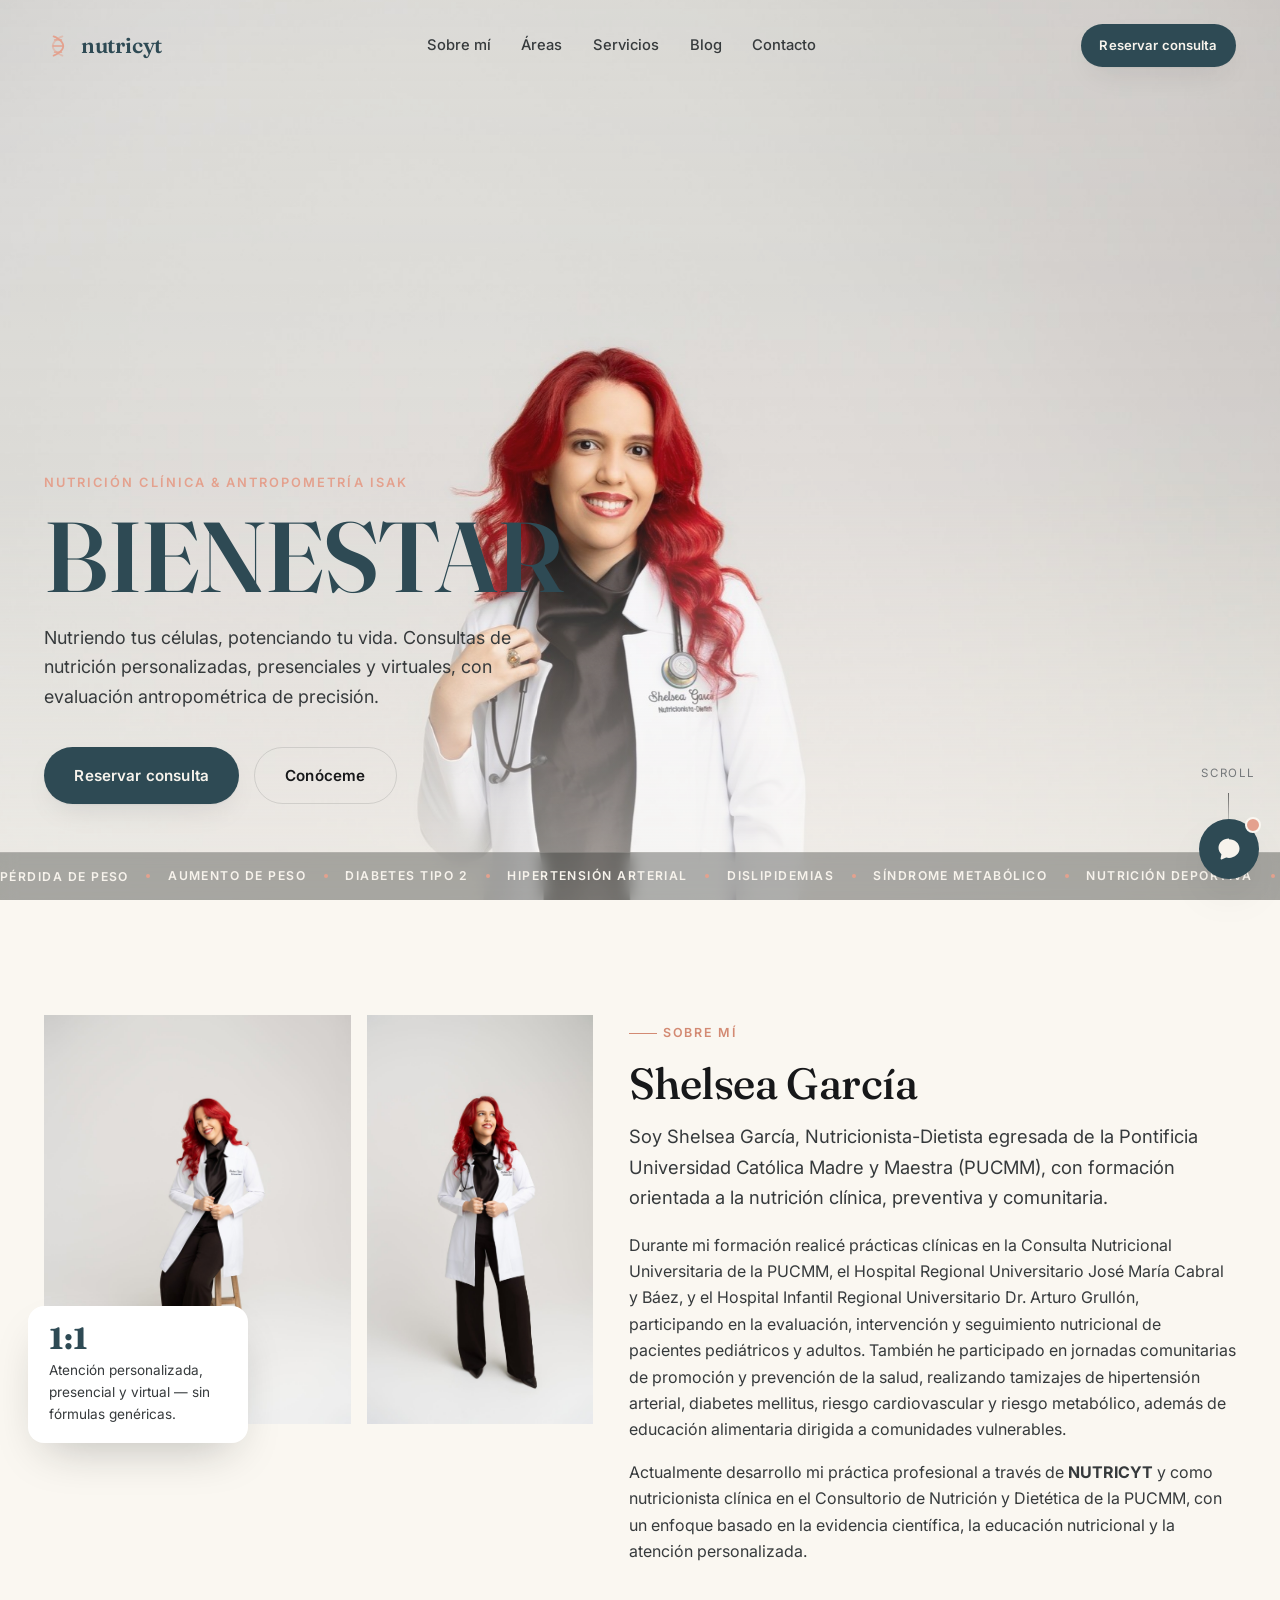
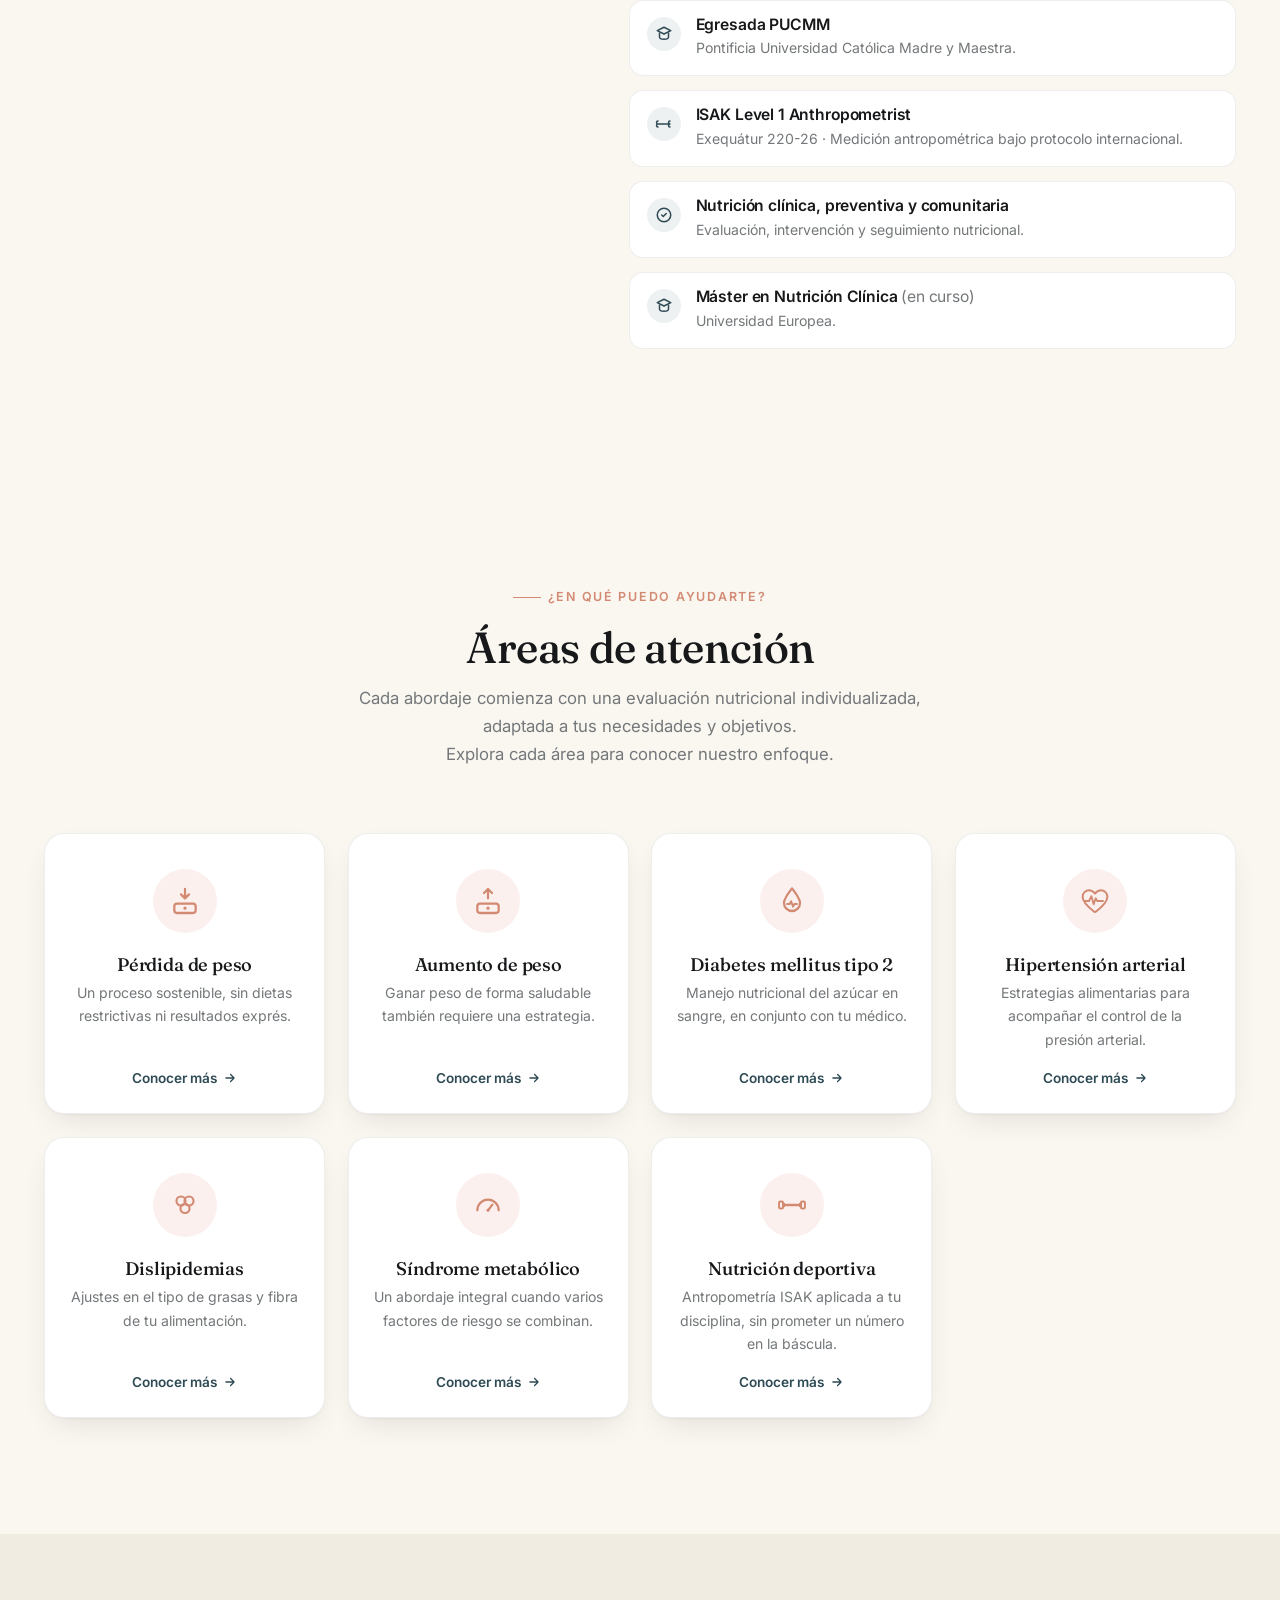
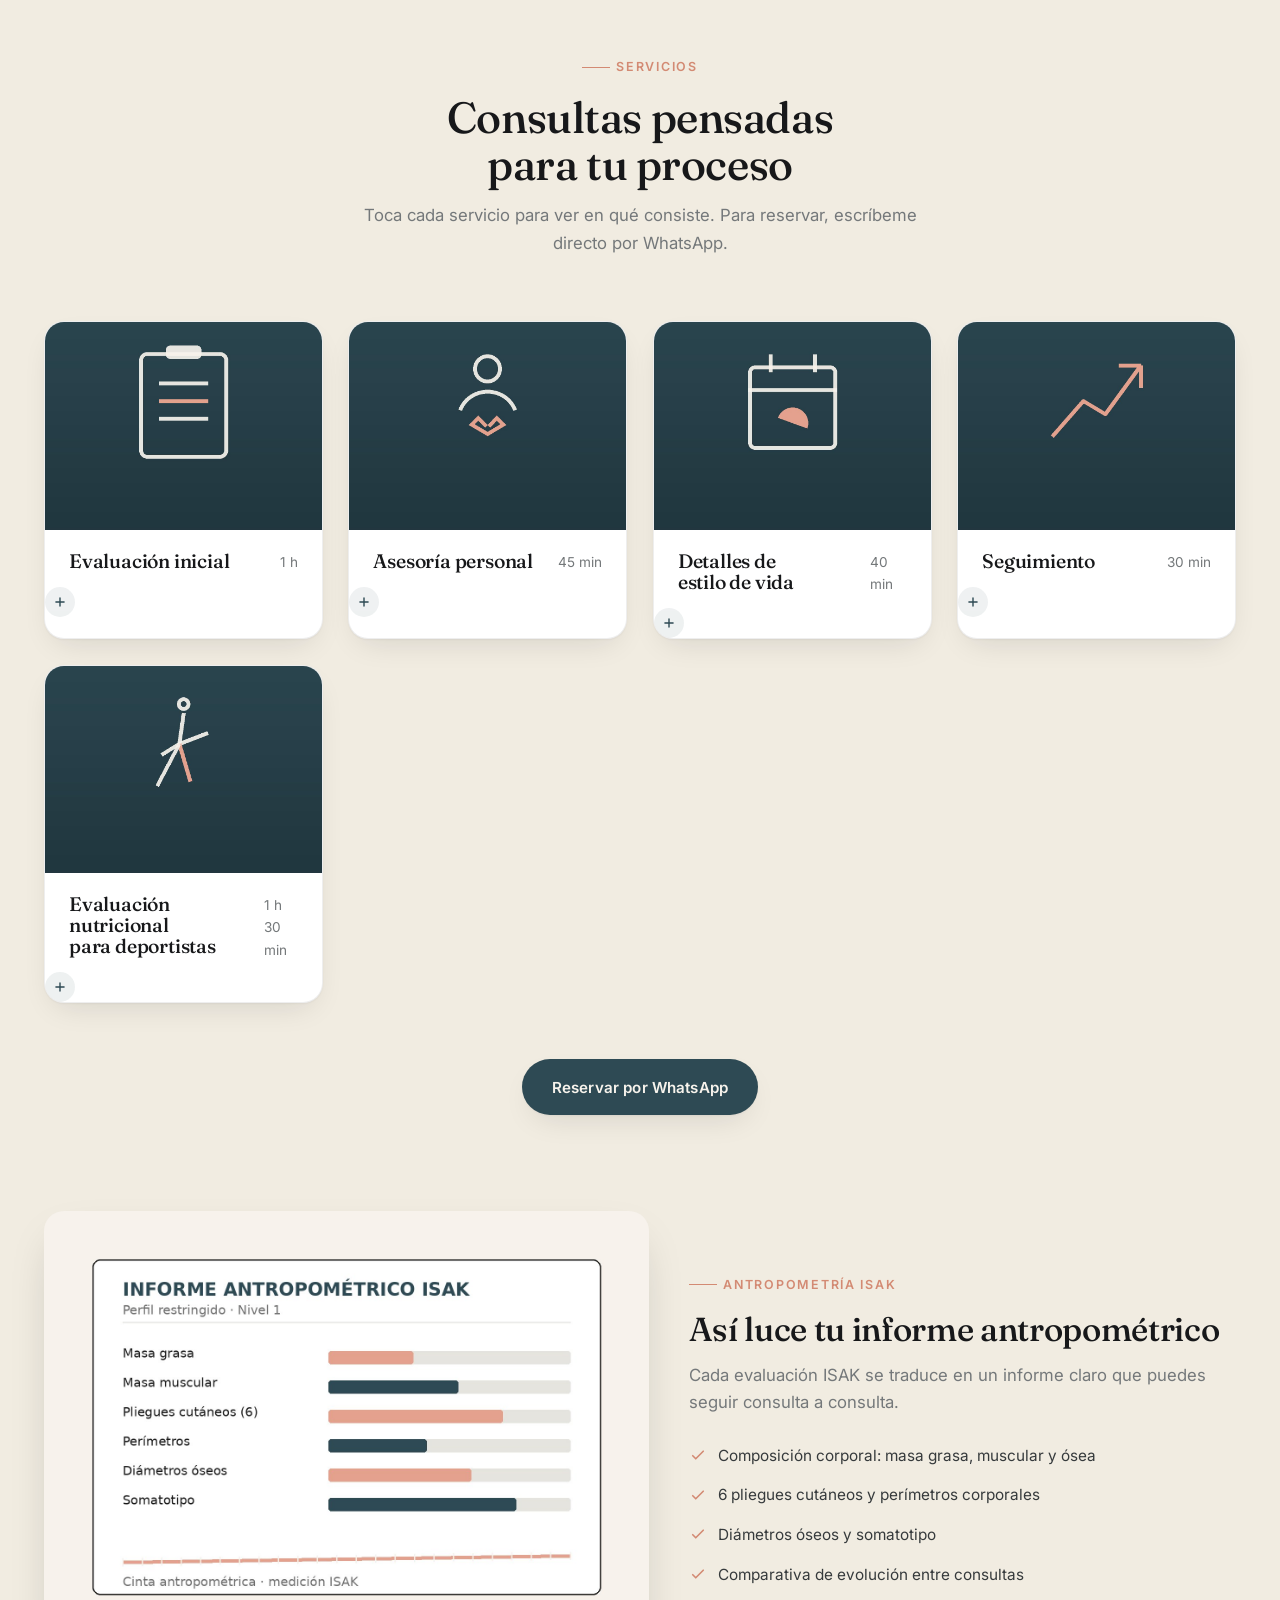
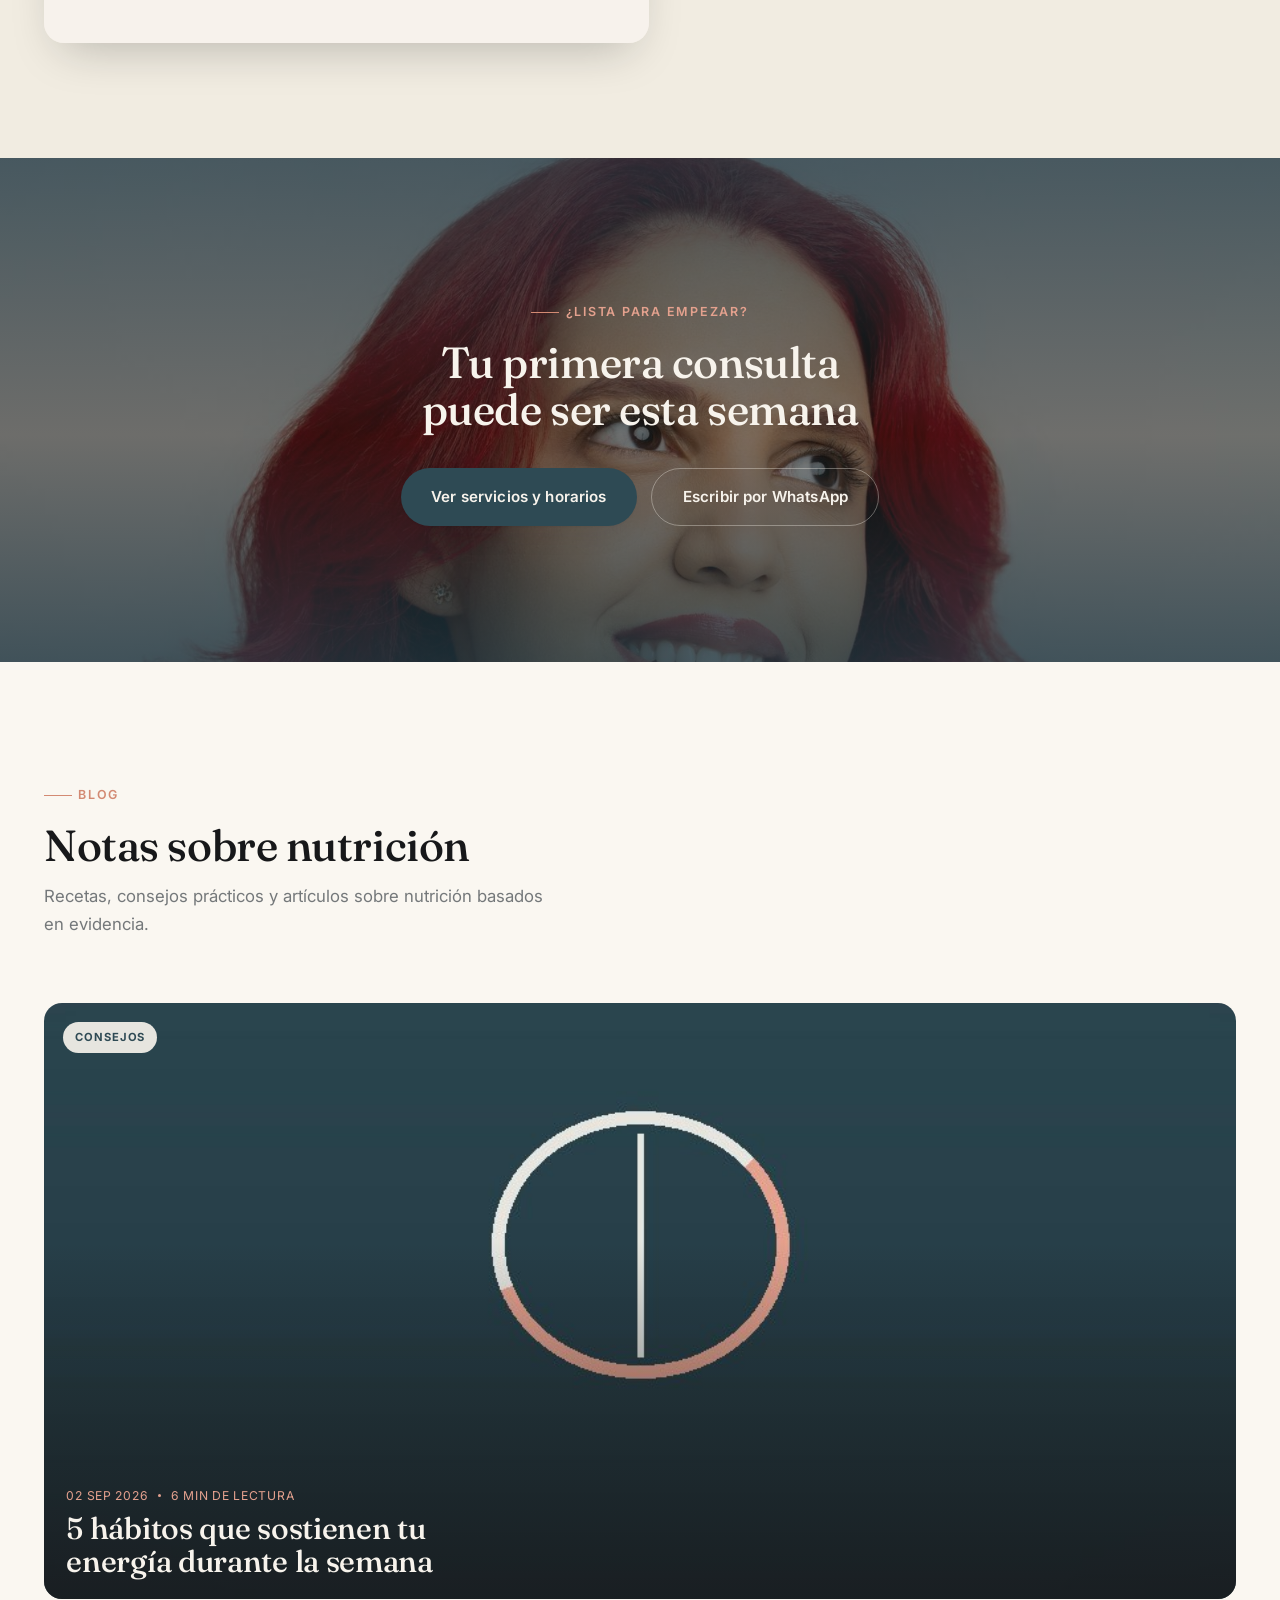
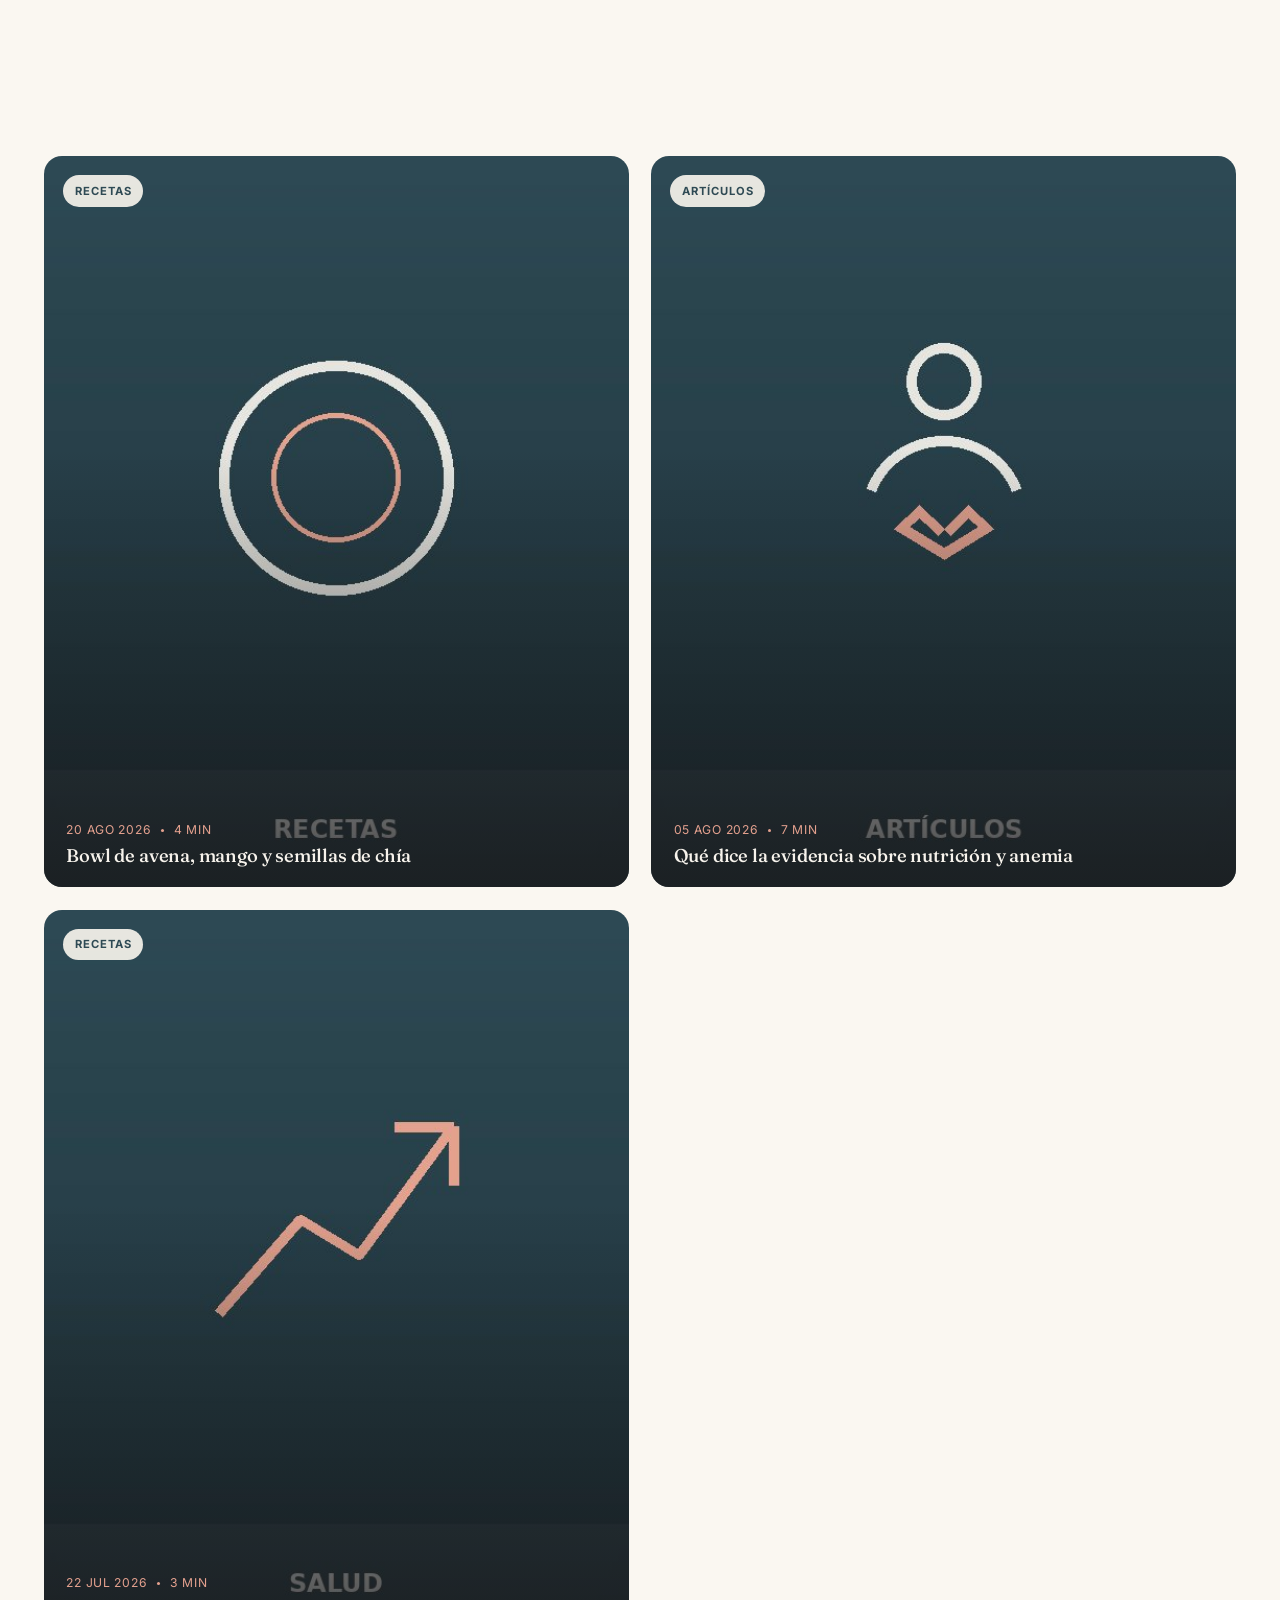
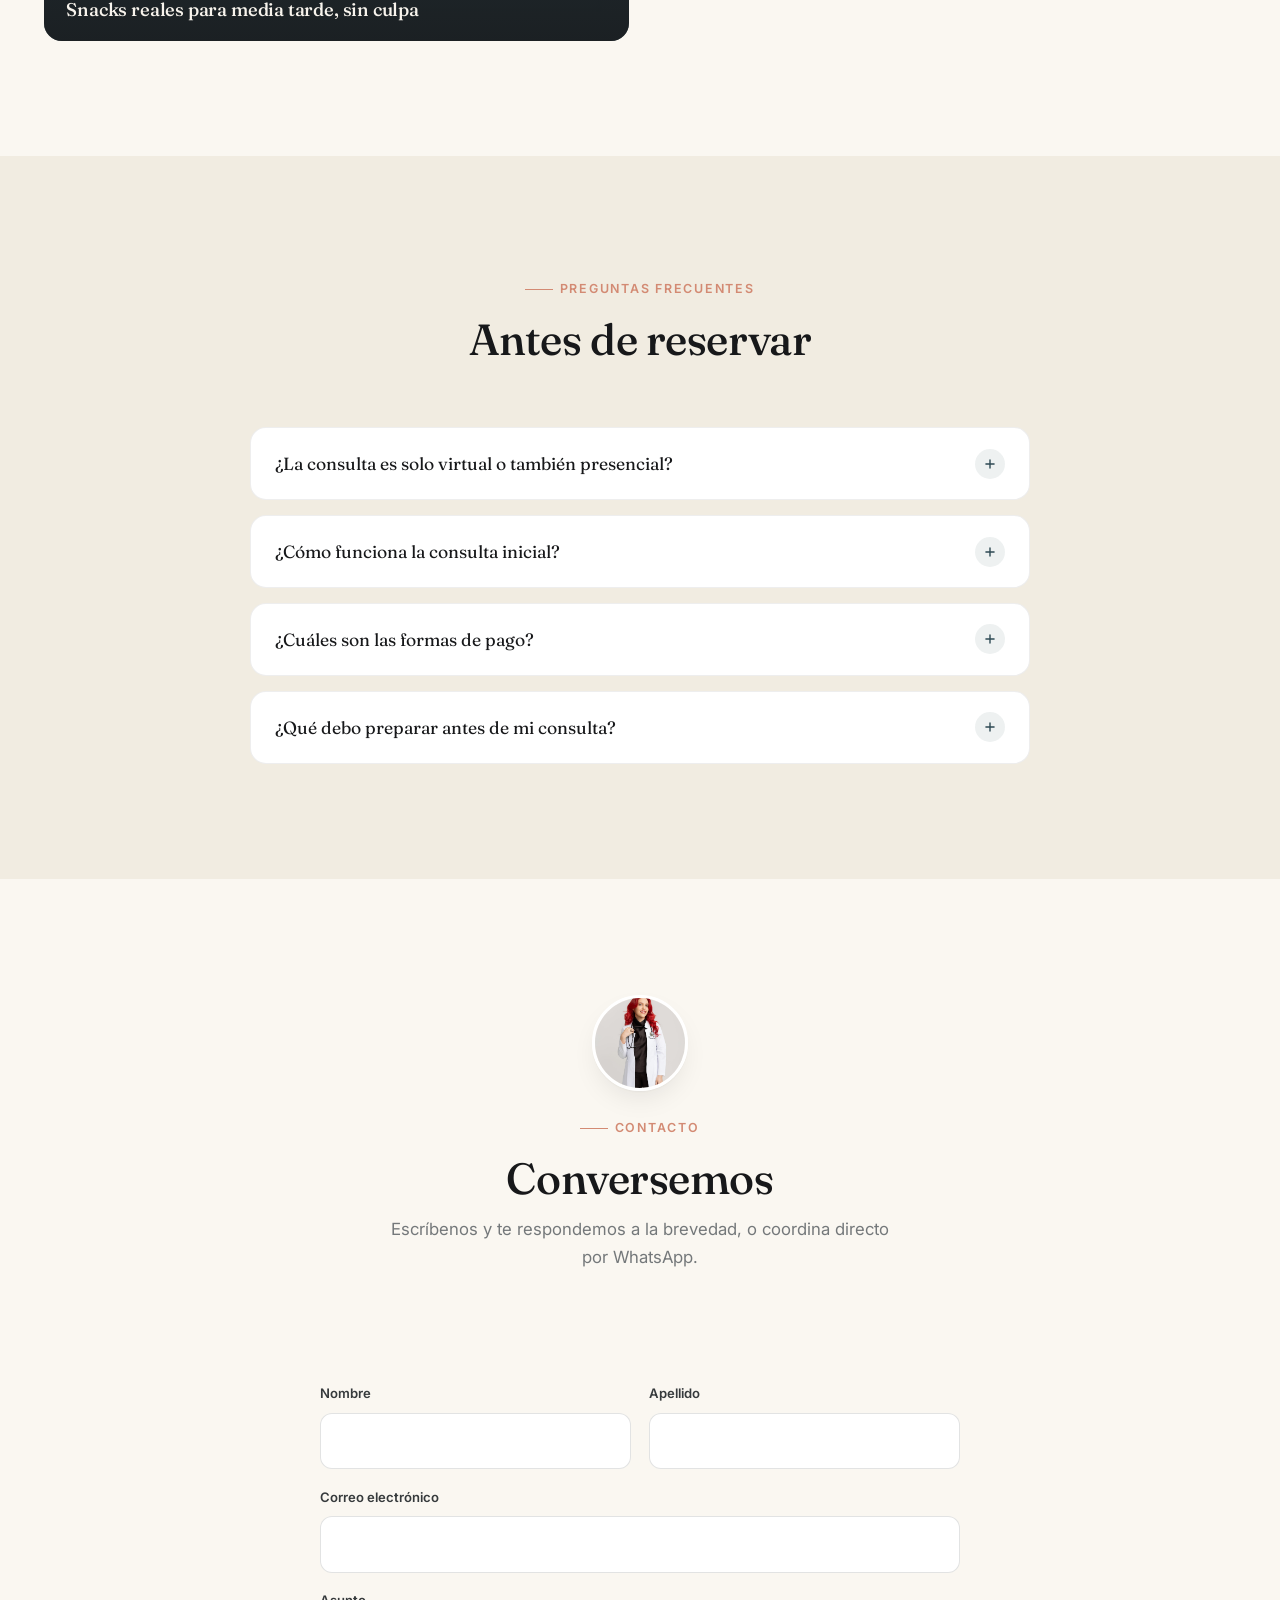
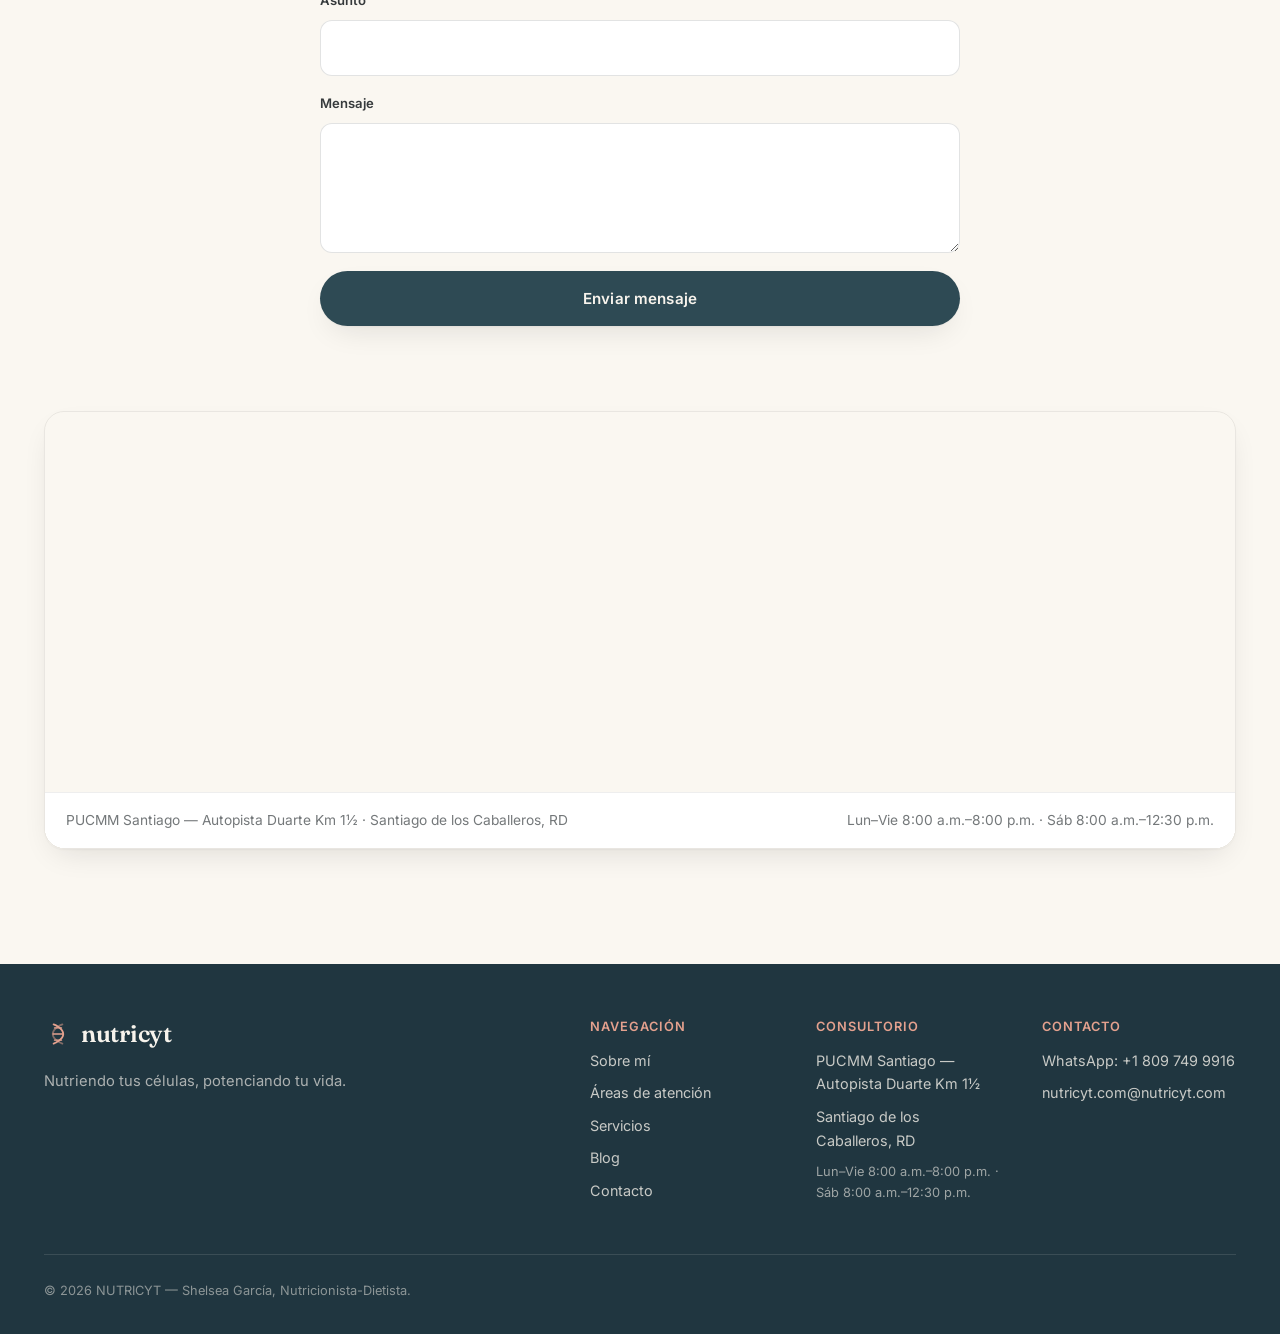
==== index.html @ 53714c01 "Reposition hero headline so it no longer crosses the face Drop the second line ("integral") and shri" ====
<!doctype html>
<html lang="es">
<head>
<meta charset="utf-8">
<meta name="viewport" content="width=device-width, initial-scale=1">
<title>NUTRICYT · Shelsea García — Nutricionista-Dietista</title>
<meta name="description" content="Consultas de nutrición clínica con Shelsea García, Nutricionista-Dietista e ISAK Level 1 Anthropometrist. Nutriendo tus células, potenciando tu vida.">

<link rel="preconnect" href="https://fonts.googleapis.com">
<link rel="preconnect" href="https://fonts.gstatic.com" crossorigin>
<link rel="stylesheet" href="https://fonts.googleapis.com/css2?family=Fraunces:ital,opsz,wght@0,9..144,400;0,9..144,500;0,9..144,600;1,9..144,500&family=Inter:wght@400;500;600;700&display=swap">

<link rel="preload" as="image" href="assets/img/hero-nueva.jpg" fetchpriority="high">
<link rel="stylesheet" href="styles.css?v=20260916">

<link rel="icon" href="data:image/svg+xml,%3Csvg xmlns='http://www.w3.org/2000/svg' viewBox='0 0 32 32'%3E%3Crect width='32' height='32' rx='8' fill='%232e4a54'/%3E%3Cpath d='M11 5c0 0 12 4 12 11s-12 11-12 11' stroke='%23e4a18e' stroke-width='2.2' fill='none' stroke-linecap='round'/%3E%3C/svg%3E">
</head>
<body>
<a class="skip-link" href="#main">Saltar al contenido</a>

<!-- =========================================================
     NAV
     ========================================================= -->
<header class="nav" data-nav>
  <div class="nav-inner">
    <a class="brand" href="#top" aria-label="NUTRICYT — inicio">
      <svg class="brand-icon" viewBox="0 0 32 32" fill="none" aria-hidden="true">
        <path d="M11 5C11 5 22 9 22 16C22 23 11 27 11 27" stroke="var(--coral)" stroke-width="2.1" stroke-linecap="round"/>
        <path d="M21 5C21 5 10 9 10 16C10 23 21 27 21 27" stroke="var(--coral)" stroke-width="2.1" stroke-linecap="round" opacity="0.5"/>
        <line x1="12" y1="9" x2="20" y2="9" stroke="var(--coral)" stroke-width="1.6" stroke-linecap="round"/>
        <line x1="10.3" y1="16" x2="21.7" y2="16" stroke="var(--coral)" stroke-width="1.6" stroke-linecap="round"/>
        <line x1="12" y1="23" x2="20" y2="23" stroke="var(--coral)" stroke-width="1.6" stroke-linecap="round"/>
      </svg>
      <span class="brand-word">nutricyt</span>
    </a>

    <nav class="nav-links" aria-label="Navegación principal">
      <a href="#sobre-mi">Sobre mí</a>
      <a href="#areas-atencion">Áreas</a>
      <a href="#servicios">Servicios</a>
      <a href="#blog">Blog</a>
      <a href="#contacto">Contacto</a>
    </nav>

    <div class="nav-actions">
      <a class="btn btn-primary btn-sm nav-cta" href="https://wa.me/18097499916?text=Hola%2C%20quiero%20reservar%20una%20consulta%20de%20nutrici%C3%B3n" target="_blank" rel="noopener">Reservar consulta</a>
      <button class="nav-toggle" data-nav-toggle aria-expanded="false" aria-controls="nav-mobile" aria-label="Abrir menú">
        <span></span><span></span><span></span>
      </button>
    </div>
  </div>
</header>

<!-- Kept OUTSIDE <header>: backdrop-filter on .nav (when scrolled/open) would
     otherwise create a new containing block and break this fixed overlay's sizing. -->
<nav id="nav-mobile" class="nav-mobile" data-nav-mobile aria-label="Navegación móvil">
  <a href="#sobre-mi">Sobre mí</a>
  <a href="#areas-atencion">Áreas de atención</a>
  <a href="#servicios">Servicios</a>
  <a href="#blog">Blog</a>
  <a href="#contacto">Contacto</a>
  <a class="btn btn-primary" href="https://wa.me/18097499916?text=Hola%2C%20quiero%20reservar%20una%20consulta%20de%20nutrici%C3%B3n" target="_blank" rel="noopener">Reservar consulta</a>
</nav>

<main id="main">

  <!-- =========================================================
       HERO
       ========================================================= -->
  <section class="hero hero-light" id="top">
    <div class="hero-media">
      <img data-hero-media src="assets/img/hero-nueva.jpg"
           alt="Shelsea García, nutricionista-dietista, de pie con bata blanca y estetoscopio"
           fetchpriority="high" loading="eager" decoding="sync">
    </div>

    <div class="hero-inner">
      <p class="hero-eyebrow">Nutrición clínica &amp; antropometría ISAK</p>
      <h1 class="hero-title hero-impact">Bienestar</h1>
      <p class="hero-sub">Nutriendo tus células, potenciando tu vida. Consultas de nutrición personalizadas, presenciales y virtuales, con evaluación antropométrica de precisión.</p>
      <div class="hero-actions">
        <a class="btn btn-primary" href="https://wa.me/18097499916?text=Hola%2C%20quiero%20reservar%20una%20consulta%20de%20nutrici%C3%B3n" target="_blank" rel="noopener">Reservar consulta</a>
        <a class="btn btn-ghost btn-on-dark" href="#sobre-mi">Conóceme</a>
      </div>
    </div>

    <div class="hero-scroll" aria-hidden="true">
      <span>Scroll</span>
      <span class="hero-scroll-line"></span>
    </div>

    <div class="hero-ticker" aria-hidden="true">
      <div class="hero-ticker-track">
        <span>Pérdida de peso</span><span class="hero-ticker-dot"></span>
        <span>Aumento de peso</span><span class="hero-ticker-dot"></span>
        <span>Diabetes tipo 2</span><span class="hero-ticker-dot"></span>
        <span>Hipertensión arterial</span><span class="hero-ticker-dot"></span>
        <span>Dislipidemias</span><span class="hero-ticker-dot"></span>
        <span>Síndrome metabólico</span><span class="hero-ticker-dot"></span>
        <span>Nutrición deportiva</span><span class="hero-ticker-dot"></span>
        <span>Pérdida de peso</span><span class="hero-ticker-dot"></span>
        <span>Aumento de peso</span><span class="hero-ticker-dot"></span>
        <span>Diabetes tipo 2</span><span class="hero-ticker-dot"></span>
        <span>Hipertensión arterial</span><span class="hero-ticker-dot"></span>
        <span>Dislipidemias</span><span class="hero-ticker-dot"></span>
        <span>Síndrome metabólico</span><span class="hero-ticker-dot"></span>
        <span>Nutrición deportiva</span><span class="hero-ticker-dot"></span>
      </div>
    </div>
  </section>

  <!-- =========================================================
       SOBRE MÍ
       ========================================================= -->
  <section class="section" id="sobre-mi">
    <div class="container about-grid">

      <div class="about-media reveal">
        <div>
          <a class="ph-1" href="assets/img/banquito-sentada.jpg" aria-label="Ver foto completa">
            <img src="assets/img/banquito-sentada.jpg" alt="Shelsea García sentada en un banquito de madera, con bata blanca" loading="lazy" decoding="async">
          </a>
        </div>
        <div>
          <a class="ph-2" href="assets/img/mirada-lateral.jpg" aria-label="Ver foto completa">
            <img src="assets/img/mirada-lateral.jpg" alt="Shelsea García de pie, con bata blanca, mirando hacia un lado" loading="lazy" decoding="async">
          </a>
        </div>
        <div class="about-badge">
          <strong>1:1</strong>
          Atención personalizada, presencial y virtual — sin fórmulas genéricas.
        </div>
      </div>

      <div class="about-text reveal">
        <p class="eyebrow">Sobre mí</p>
        <h2 class="section-title">Shelsea García</h2>
        <p class="lede">Soy Shelsea García, Nutricionista-Dietista egresada de la Pontificia Universidad Católica Madre y Maestra (PUCMM), con formación orientada a la nutrición clínica, preventiva y comunitaria.</p>
        <p>Durante mi formación realicé prácticas clínicas en la Consulta Nutricional Universitaria de la PUCMM, el Hospital Regional Universitario José María Cabral y Báez, y el Hospital Infantil Regional Universitario Dr. Arturo Grullón, participando en la evaluación, intervención y seguimiento nutricional de pacientes pediátricos y adultos. También he participado en jornadas comunitarias de promoción y prevención de la salud, realizando tamizajes de hipertensión arterial, diabetes mellitus, riesgo cardiovascular y riesgo metabólico, además de educación alimentaria dirigida a comunidades vulnerables.</p>
        <p>Actualmente desarrollo mi práctica profesional a través de <strong>NUTRICYT</strong> y como nutricionista clínica en el Consultorio de Nutrición y Dietética de la PUCMM, con un enfoque basado en la evidencia científica, la educación nutricional y la atención personalizada.</p>

        <div class="credentials">
          <div class="credential">
            <span class="credential-icon" aria-hidden="true">
              <svg width="18" height="18" viewBox="0 0 24 24" fill="none"><path d="M12 3l9 4.5-9 4.5-9-4.5L12 3z" stroke="currentColor" stroke-width="2" stroke-linejoin="round"/><path d="M6 10.5V16c0 1.5 2.7 3 6 3s6-1.5 6-3v-5.5" stroke="currentColor" stroke-width="2" stroke-linecap="round"/></svg>
            </span>
            <div>
              <h3>Egresada PUCMM</h3>
              <p>Pontificia Universidad Católica Madre y Maestra.</p>
            </div>
          </div>
          <div class="credential">
            <span class="credential-icon" aria-hidden="true">
              <svg width="18" height="18" viewBox="0 0 24 24" fill="none"><path d="M4 12h16M4 12a2 2 0 100 4M4 12a2 2 0 110-4M20 12a2 2 0 100 4M20 12a2 2 0 110-4" stroke="currentColor" stroke-width="2" stroke-linecap="round"/></svg>
            </span>
            <div>
              <h3>ISAK Level 1 Anthropometrist</h3>
              <p>Exequátur 220-26 · Medición antropométrica bajo protocolo internacional.</p>
            </div>
          </div>
          <div class="credential">
            <span class="credential-icon" aria-hidden="true">
              <svg width="18" height="18" viewBox="0 0 24 24" fill="none"><path d="M9 12l2 2 4-4" stroke="currentColor" stroke-width="2" stroke-linecap="round" stroke-linejoin="round"/><circle cx="12" cy="12" r="9" stroke="currentColor" stroke-width="2"/></svg>
            </span>
            <div>
              <h3>Nutrición clínica, preventiva y comunitaria</h3>
              <p>Evaluación, intervención y seguimiento nutricional.</p>
            </div>
          </div>
          <div class="credential">
            <span class="credential-icon" aria-hidden="true">
              <svg width="18" height="18" viewBox="0 0 24 24" fill="none"><path d="M12 3l9 4.5-9 4.5-9-4.5L12 3z" stroke="currentColor" stroke-width="2" stroke-linejoin="round"/><path d="M6 10.5V16c0 1.5 2.7 3 6 3s6-1.5 6-3v-5.5" stroke="currentColor" stroke-width="2" stroke-linecap="round"/></svg>
            </span>
            <div>
              <h3>Máster en Nutrición Clínica <em style="font-style:normal;color:var(--ink-mute);font-weight:400;">(en curso)</em></h3>
              <p>Universidad Europea.</p>
            </div>
          </div>
        </div>
      </div>

    </div>
  </section>

  <!-- =========================================================
       ÁREAS DE ATENCIÓN
       ========================================================= -->
  <section class="section" id="areas-atencion">
    <div class="container">
      <div class="section-head center reveal">
        <p class="eyebrow" style="justify-content:center;">¿En qué puedo ayudarte?</p>
        <h2 class="section-title">Áreas de atención</h2>
        <p class="section-sub" style="margin-inline:auto;">Cada abordaje comienza con una evaluación nutricional individualizada, adaptada a tus necesidades y objetivos.<br>Explora cada área para conocer nuestro enfoque.</p>
      </div>

      <div class="areas-grid reveal-stagger">
        <a class="area-card" href="areas/perdida-de-peso.html">
          <div class="area-icon-wrap"><span class="area-icon" aria-hidden="true"><svg viewBox="0 0 24 24" fill="none"><rect x="4" y="14" width="16" height="7" rx="2" stroke="currentColor" stroke-width="1.7"/><circle cx="12" cy="17.4" r="1.2" fill="currentColor"/><path d="M12 3v7M9 7l3 3 3-3" stroke="currentColor" stroke-width="1.7" stroke-linecap="round" stroke-linejoin="round"/></svg></span></div>
          <div class="area-body">
            <h3 class="area-title">Pérdida de peso</h3>
            <p class="area-desc">Un proceso sostenible, sin dietas restrictivas ni resultados exprés.</p>
            <span class="area-link">Conocer más <svg width="14" height="14" viewBox="0 0 24 24" fill="none" aria-hidden="true"><path d="M5 12h14M13 6l6 6-6 6" stroke="currentColor" stroke-width="2.2" stroke-linecap="round" stroke-linejoin="round"/></svg></span>
          </div>
        </a>

        <a class="area-card" href="areas/aumento-de-peso.html">
          <div class="area-icon-wrap"><span class="area-icon" aria-hidden="true"><svg viewBox="0 0 24 24" fill="none"><rect x="4" y="14" width="16" height="7" rx="2" stroke="currentColor" stroke-width="1.7"/><circle cx="12" cy="17.4" r="1.2" fill="currentColor"/><path d="M12 10V3M9 6l3-3 3 3" stroke="currentColor" stroke-width="1.7" stroke-linecap="round" stroke-linejoin="round"/></svg></span></div>
          <div class="area-body">
            <h3 class="area-title">Aumento de peso</h3>
            <p class="area-desc">Ganar peso de forma saludable también requiere una estrategia.</p>
            <span class="area-link">Conocer más <svg width="14" height="14" viewBox="0 0 24 24" fill="none" aria-hidden="true"><path d="M5 12h14M13 6l6 6-6 6" stroke="currentColor" stroke-width="2.2" stroke-linecap="round" stroke-linejoin="round"/></svg></span>
          </div>
        </a>

        <a class="area-card" href="areas/diabetes-tipo-2.html">
          <div class="area-icon-wrap"><span class="area-icon" aria-hidden="true"><svg viewBox="0 0 24 24" fill="none"><path d="M12 2.5c3 4 6 7.5 6 11a6 6 0 11-12 0c0-3.5 3-7 6-11z" stroke="currentColor" stroke-width="1.7" stroke-linejoin="round"/><path d="M8.3 14.2h2l1-2 1.5 4 1-2h1.9" stroke="currentColor" stroke-width="1.5" stroke-linecap="round" stroke-linejoin="round"/></svg></span></div>
          <div class="area-body">
            <h3 class="area-title">Diabetes mellitus tipo 2</h3>
            <p class="area-desc">Manejo nutricional del azúcar en sangre, en conjunto con tu médico.</p>
            <span class="area-link">Conocer más <svg width="14" height="14" viewBox="0 0 24 24" fill="none" aria-hidden="true"><path d="M5 12h14M13 6l6 6-6 6" stroke="currentColor" stroke-width="2.2" stroke-linecap="round" stroke-linejoin="round"/></svg></span>
          </div>
        </a>

        <a class="area-card" href="areas/hipertension-arterial.html">
          <div class="area-icon-wrap"><span class="area-icon" aria-hidden="true"><svg viewBox="0 0 24 24" fill="none"><path d="M12 20.2c-.3 0-.6-.1-.8-.3C7 16.6 2.7 13 2.7 8.8 2.7 6 4.9 4 7.5 4c1.7 0 3.3.9 4.5 2.4C13.2 4.9 14.8 4 16.5 4c2.6 0 4.8 2 4.8 4.8 0 4.2-4.3 7.8-8.5 11.1-.2.2-.5.3-.8.3z" stroke="currentColor" stroke-width="1.5" stroke-linejoin="round"/><path d="M4.5 12h3l1.8-3.6 1.7 6 1.5-4.4 1.2 2h4.3" stroke="currentColor" stroke-width="1.4" stroke-linecap="round" stroke-linejoin="round"/></svg></span></div>
          <div class="area-body">
            <h3 class="area-title">Hipertensión arterial</h3>
            <p class="area-desc">Estrategias alimentarias para acompañar el control de la presión arterial.</p>
            <span class="area-link">Conocer más <svg width="14" height="14" viewBox="0 0 24 24" fill="none" aria-hidden="true"><path d="M5 12h14M13 6l6 6-6 6" stroke="currentColor" stroke-width="2.2" stroke-linecap="round" stroke-linejoin="round"/></svg></span>
          </div>
        </a>

        <a class="area-card" href="areas/dislipidemias.html">
          <div class="area-icon-wrap"><span class="area-icon" aria-hidden="true"><svg viewBox="0 0 24 24" fill="none"><circle cx="9" cy="9" r="3.4" stroke="currentColor" stroke-width="1.6"/><circle cx="15" cy="9" r="3.4" stroke="currentColor" stroke-width="1.6"/><circle cx="12" cy="14.6" r="3.4" stroke="currentColor" stroke-width="1.6"/></svg></span></div>
          <div class="area-body">
            <h3 class="area-title">Dislipidemias</h3>
            <p class="area-desc">Ajustes en el tipo de grasas y fibra de tu alimentación.</p>
            <span class="area-link">Conocer más <svg width="14" height="14" viewBox="0 0 24 24" fill="none" aria-hidden="true"><path d="M5 12h14M13 6l6 6-6 6" stroke="currentColor" stroke-width="2.2" stroke-linecap="round" stroke-linejoin="round"/></svg></span>
          </div>
        </a>

        <a class="area-card" href="areas/sindrome-metabolico.html">
          <div class="area-icon-wrap"><span class="area-icon" aria-hidden="true"><svg viewBox="0 0 24 24" fill="none"><path d="M4 16a8 8 0 1116 0" stroke="currentColor" stroke-width="1.7" stroke-linecap="round"/><path d="M12 16l3.3-4.3" stroke="currentColor" stroke-width="1.7" stroke-linecap="round"/><circle cx="12" cy="16" r="1.1" fill="currentColor"/></svg></span></div>
          <div class="area-body">
            <h3 class="area-title">Síndrome metabólico</h3>
            <p class="area-desc">Un abordaje integral cuando varios factores de riesgo se combinan.</p>
            <span class="area-link">Conocer más <svg width="14" height="14" viewBox="0 0 24 24" fill="none" aria-hidden="true"><path d="M5 12h14M13 6l6 6-6 6" stroke="currentColor" stroke-width="2.2" stroke-linecap="round" stroke-linejoin="round"/></svg></span>
          </div>
        </a>

        <a class="area-card" href="areas/nutricion-deportiva.html">
          <div class="area-icon-wrap"><span class="area-icon" aria-hidden="true"><svg viewBox="0 0 24 24" fill="none"><path d="M6 12h12" stroke="currentColor" stroke-width="1.7" stroke-linecap="round"/><rect x="2.3" y="9.3" width="3" height="5.4" rx="1" stroke="currentColor" stroke-width="1.5"/><rect x="18.7" y="9.3" width="3" height="5.4" rx="1" stroke="currentColor" stroke-width="1.5"/><rect x="4.7" y="10.4" width="2" height="3.2" fill="currentColor"/><rect x="17.3" y="10.4" width="2" height="3.2" fill="currentColor"/></svg></span></div>
          <div class="area-body">
            <h3 class="area-title">Nutrición deportiva</h3>
            <p class="area-desc">Antropometría ISAK aplicada a tu disciplina, sin prometer un número en la báscula.</p>
            <span class="area-link">Conocer más <svg width="14" height="14" viewBox="0 0 24 24" fill="none" aria-hidden="true"><path d="M5 12h14M13 6l6 6-6 6" stroke="currentColor" stroke-width="2.2" stroke-linecap="round" stroke-linejoin="round"/></svg></span>
          </div>
        </a>
      </div>
    </div>
  </section>

  <!-- =========================================================
       SERVICIOS
       ========================================================= -->
  <section class="section section-alt" id="servicios">
    <div class="container">
      <div class="section-head center reveal">
        <p class="eyebrow" style="justify-content:center;">Servicios</p>
        <h2 class="section-title">Consultas pensadas para tu proceso</h2>
        <p class="section-sub" style="margin-inline:auto;">Toca cada servicio para ver en qué consiste. Para reservar, escríbeme directo por WhatsApp.</p>
      </div>

      <div class="services-grid reveal-stagger">

        <details class="service-card">
          <summary class="service-summary">
            <div class="service-media">
              <img src="assets/img/servicio-evaluacion-inicial.jpg" alt="Ilustración del servicio Evaluación inicial" loading="lazy" decoding="async">
            </div>
            <div class="service-head">
              <h3 class="service-title">Evaluación inicial</h3>
              <div class="service-meta"><span>1 h</span></div>
            </div>
            <span class="service-expand-icon" aria-hidden="true"><svg width="14" height="14" viewBox="0 0 24 24" fill="none"><path d="M12 5v14M5 12h14" stroke="currentColor" stroke-width="2.4" stroke-linecap="round"/></svg></span>
          </summary>
          <div class="service-detail">
            <p>Revisamos tu historia clínico-nutricional completa: hábitos alimenticios, antecedentes personales y familiares (por ejemplo diabetes, hipertensión, dislipidemia o alteraciones tiroideas), y hacemos la primera antropometría. Con eso definimos objetivos realistas y el punto de partida de tu plan.</p>
          </div>
        </details>

        <details class="service-card">
          <summary class="service-summary">
            <div class="service-media">
              <img src="assets/img/servicio-asesoria-personal.jpg" alt="Ilustración del servicio Asesoría personal" loading="lazy" decoding="async">
            </div>
            <div class="service-head">
              <h3 class="service-title">Asesoría personal</h3>
              <div class="service-meta"><span>45 min</span></div>
            </div>
            <span class="service-expand-icon" aria-hidden="true"><svg width="14" height="14" viewBox="0 0 24 24" fill="none"><path d="M12 5v14M5 12h14" stroke="currentColor" stroke-width="2.4" stroke-linecap="round"/></svg></span>
          </summary>
          <div class="service-detail">
            <p>Diseño tu plan de alimentación individualizado, ajustado a tus gustos, rutina y presupuesto — no una dieta genérica. Incluye educación nutricional continua para que entiendas el porqué de cada recomendación.</p>
          </div>
        </details>

        <details class="service-card">
          <summary class="service-summary">
            <div class="service-media">
              <img src="assets/img/servicio-estilo-vida.jpg" alt="Ilustración del servicio Detalles de estilo de vida" loading="lazy" decoding="async">
            </div>
            <div class="service-head">
              <h3 class="service-title">Detalles de estilo de vida</h3>
              <div class="service-meta"><span>40 min</span></div>
            </div>
            <span class="service-expand-icon" aria-hidden="true"><svg width="14" height="14" viewBox="0 0 24 24" fill="none"><path d="M12 5v14M5 12h14" stroke="currentColor" stroke-width="2.4" stroke-linecap="round"/></svg></span>
          </summary>
          <div class="service-detail">
            <p>Integramos al plan lo que pasa fuera de la comida: calidad del sueño, actividad física, manejo del estrés y rutina diaria. Muchas veces ahí está la clave de por qué un plan funciona o no se sostiene en el tiempo.</p>
          </div>
        </details>

        <details class="service-card">
          <summary class="service-summary">
            <div class="service-media">
              <img src="assets/img/servicio-seguimiento.jpg" alt="Ilustración del servicio Seguimiento" loading="lazy" decoding="async">
            </div>
            <div class="service-head">
              <h3 class="service-title">Seguimiento</h3>
              <div class="service-meta"><span>30 min</span></div>
            </div>
            <span class="service-expand-icon" aria-hidden="true"><svg width="14" height="14" viewBox="0 0 24 24" fill="none"><path d="M12 5v14M5 12h14" stroke="currentColor" stroke-width="2.4" stroke-linecap="round"/></svg></span>
          </summary>
          <div class="service-detail">
            <p>Revisamos tu evolución, tomamos una nueva medición antropométrica y ajustamos el plan según cómo haya ido. Espacio también para resolver dudas que hayan surgido en el camino.</p>
          </div>
        </details>

        <details class="service-card">
          <summary class="service-summary">
            <div class="service-media">
              <img src="assets/img/servicio-evaluacion-deportiva.jpg" alt="Ilustración del servicio Evaluación nutricional para deportistas" loading="lazy" decoding="async">
            </div>
            <div class="service-head">
              <h3 class="service-title">Evaluación nutricional para deportistas</h3>
              <div class="service-meta"><span>1 h 30 min</span></div>
            </div>
            <span class="service-expand-icon" aria-hidden="true"><svg width="14" height="14" viewBox="0 0 24 24" fill="none"><path d="M12 5v14M5 12h14" stroke="currentColor" stroke-width="2.4" stroke-linecap="round"/></svg></span>
          </summary>
          <div class="service-detail">
            <p>Perfil antropométrico completo bajo protocolo ISAK, pensado para las demandas específicas de tu disciplina deportiva. El plan se ajusta a tus cargas de entrenamiento y objetivos de rendimiento.</p>
          </div>
        </details>

      </div>

      <div class="services-cta reveal">
        <a class="btn btn-primary" href="https://wa.me/18097499916?text=Hola%2C%20quiero%20reservar%20una%20consulta%20de%20nutrici%C3%B3n" target="_blank" rel="noopener">Reservar por WhatsApp</a>
      </div>

      <!-- ISAK report showcase -->
      <div class="isak" style="margin-top: clamp(4rem, 8vw, 6rem);">
        <div class="isak-media reveal">
          <img src="assets/img/informe-isak.jpg" alt="Ejemplo de informe de antropometría ISAK con cinta métrica" loading="lazy" decoding="async">
        </div>
        <div class="reveal">
          <p class="eyebrow">Antropometría ISAK</p>
          <h2 class="section-title" style="font-size:clamp(1.6rem,2.6vw,2.2rem);">Así luce tu informe antropométrico</h2>
          <p class="section-sub">Cada evaluación ISAK se traduce en un informe claro que puedes seguir consulta a consulta.</p>
          <ul class="isak-list">
            <li><svg width="18" height="18" viewBox="0 0 24 24" fill="none" aria-hidden="true"><path d="M5 13l4 4L19 7" stroke="currentColor" stroke-width="2.2" stroke-linecap="round" stroke-linejoin="round"/></svg> Composición corporal: masa grasa, muscular y ósea</li>
            <li><svg width="18" height="18" viewBox="0 0 24 24" fill="none" aria-hidden="true"><path d="M5 13l4 4L19 7" stroke="currentColor" stroke-width="2.2" stroke-linecap="round" stroke-linejoin="round"/></svg> 6 pliegues cutáneos y perímetros corporales</li>
            <li><svg width="18" height="18" viewBox="0 0 24 24" fill="none" aria-hidden="true"><path d="M5 13l4 4L19 7" stroke="currentColor" stroke-width="2.2" stroke-linecap="round" stroke-linejoin="round"/></svg> Diámetros óseos y somatotipo</li>
            <li><svg width="18" height="18" viewBox="0 0 24 24" fill="none" aria-hidden="true"><path d="M5 13l4 4L19 7" stroke="currentColor" stroke-width="2.2" stroke-linecap="round" stroke-linejoin="round"/></svg> Comparativa de evolución entre consultas</li>
          </ul>
        </div>
      </div>

    </div>
  </section>

  <!-- =========================================================
       CTA BAND
       ========================================================= -->
  <section class="cta-band">
    <div class="cta-band-media">
      <img src="assets/img/closeup-lateral.jpg" alt="Retrato de Shelsea García sonriendo, con su nombre y título bordados en la bata" loading="lazy" decoding="async">
    </div>
    <div class="cta-band-inner container reveal">
      <p class="eyebrow" style="justify-content:center;">¿Lista para empezar?</p>
      <h2 class="section-title">Tu primera consulta puede ser esta semana</h2>
      <div class="hero-actions" style="justify-content:center;">
        <a class="btn btn-primary" href="#servicios">Ver servicios y horarios</a>
        <a class="btn btn-ghost btn-on-dark" href="https://wa.me/18097499916?text=Hola%2C%20quiero%20informaci%C3%B3n%20sobre%20tus%20consultas%20de%20nutrici%C3%B3n" target="_blank" rel="noopener">Escribir por WhatsApp</a>
      </div>
    </div>
  </section>

  <!-- =========================================================
       BLOG
       ========================================================= -->
  <section class="section" id="blog">
    <div class="container">
      <div class="section-head reveal">
        <p class="eyebrow">Blog</p>
        <h2 class="section-title">Notas sobre nutrición</h2>
        <p class="section-sub">Recetas, consejos prácticos y artículos sobre nutrición basados en evidencia.</p>
      </div>

      <div class="blog-grid reveal-stagger">
        <a class="blog-card is-featured" href="#blog">
          <span class="blog-tag">Consejos</span>
          <img src="assets/img/blog-consejos.jpg" alt="Consejos para sostener la energía durante la semana" loading="lazy" decoding="async">
          <div class="blog-info">
            <div class="blog-meta"><span>02 sep 2026</span><span class="dot"></span><span>6 min de lectura</span></div>
            <h3 class="blog-title">5 hábitos que sostienen tu energía durante la semana</h3>
          </div>
        </a>

        <a class="blog-card" href="#blog">
          <span class="blog-tag">Recetas</span>
          <img src="assets/img/blog-recetas.jpg" alt="Bowl de avena, mango y semillas de chía" loading="lazy" decoding="async">
          <div class="blog-info">
            <div class="blog-meta"><span>20 ago 2026</span><span class="dot"></span><span>4 min</span></div>
            <h3 class="blog-title">Bowl de avena, mango y semillas de chía</h3>
          </div>
        </a>

        <a class="blog-card" href="#blog">
          <span class="blog-tag">Artículos</span>
          <img src="assets/img/blog-anemia.jpg" alt="Qué dice la evidencia sobre nutrición y anemia" loading="lazy" decoding="async">
          <div class="blog-info">
            <div class="blog-meta"><span>05 ago 2026</span><span class="dot"></span><span>7 min</span></div>
            <h3 class="blog-title">Qué dice la evidencia sobre nutrición y anemia</h3>
          </div>
        </a>

        <a class="blog-card" href="#blog">
          <span class="blog-tag">Recetas</span>
          <img src="assets/img/blog-enfermedades.jpg" alt="Snacks reales para media tarde" loading="lazy" decoding="async">
          <div class="blog-info">
            <div class="blog-meta"><span>22 jul 2026</span><span class="dot"></span><span>3 min</span></div>
            <h3 class="blog-title">Snacks reales para media tarde, sin culpa</h3>
          </div>
        </a>
      </div>
    </div>
  </section>

  <!-- =========================================================
       FAQ
       ========================================================= -->
  <section class="section section-alt" id="faq">
    <div class="container">
      <div class="section-head center reveal">
        <p class="eyebrow" style="justify-content:center;">Preguntas frecuentes</p>
        <h2 class="section-title">Antes de reservar</h2>
      </div>

      <div class="faq-list reveal">
        <details class="faq-item">
          <summary>
            ¿La consulta es solo virtual o también presencial?
            <span class="faq-icon" aria-hidden="true"><svg width="14" height="14" viewBox="0 0 24 24" fill="none"><path d="M12 5v14M5 12h14" stroke="currentColor" stroke-width="2.4" stroke-linecap="round"/></svg></span>
          </summary>
          <p class="faq-answer">Ambas modalidades están disponibles. Puedes reservar tu cita presencial en consultorio o una consulta virtual por videollamada, según lo que te resulte más cómodo.</p>
        </details>

        <details class="faq-item">
          <summary>
            ¿Cómo funciona la consulta inicial?
            <span class="faq-icon" aria-hidden="true"><svg width="14" height="14" viewBox="0 0 24 24" fill="none"><path d="M12 5v14M5 12h14" stroke="currentColor" stroke-width="2.4" stroke-linecap="round"/></svg></span>
          </summary>
          <p class="faq-answer">Revisamos tu historia clínico-nutricional, hábitos actuales y objetivos, y se realiza la evaluación antropométrica. Con esa información se diseña tu plan inicial y los próximos pasos de seguimiento.</p>
        </details>

        <details class="faq-item">
          <summary>
            ¿Cuáles son las formas de pago?
            <span class="faq-icon" aria-hidden="true"><svg width="14" height="14" viewBox="0 0 24 24" fill="none"><path d="M12 5v14M5 12h14" stroke="currentColor" stroke-width="2.4" stroke-linecap="round"/></svg></span>
          </summary>
          <p class="faq-answer">En consulta presencial se acepta efectivo. Para consultas virtuales, el pago se realiza por transferencia bancaria antes de la cita.</p>
        </details>

        <details class="faq-item">
          <summary>
            ¿Qué debo preparar antes de mi consulta?
            <span class="faq-icon" aria-hidden="true"><svg width="14" height="14" viewBox="0 0 24 24" fill="none"><path d="M12 5v14M5 12h14" stroke="currentColor" stroke-width="2.4" stroke-linecap="round"/></svg></span>
          </summary>
          <p class="faq-answer">Si tienes exámenes de laboratorio recientes, tráelos o envíalos antes de la cita. Para la evaluación antropométrica, usa ropa cómoda y ligera.</p>
        </details>
      </div>
    </div>
  </section>

  <!-- =========================================================
       CONTACTO
       ========================================================= -->
  <section class="section" id="contacto">
    <div class="container contact-layout">
      <div class="section-head center reveal">
        <div class="contact-avatar">
          <img src="assets/img/retrato-bata-manos.jpg" alt="Shelsea García sonriendo, con bata blanca" loading="lazy" decoding="async">
        </div>
        <p class="eyebrow" style="justify-content:center;">Contacto</p>
        <h2 class="section-title">Conversemos</h2>
        <p class="section-sub" style="margin-inline:auto;">Escríbenos y te respondemos a la brevedad, o coordina directo por WhatsApp.</p>
      </div>

      <form class="contact-form reveal" data-contact-form novalidate>
        <div class="form-row">
          <div class="field">
            <label for="f-nombre">Nombre</label>
            <input id="f-nombre" name="nombre" type="text" autocomplete="given-name" required>
          </div>
          <div class="field">
            <label for="f-apellido">Apellido</label>
            <input id="f-apellido" name="apellido" type="text" autocomplete="family-name" required>
          </div>
        </div>
        <div class="field">
          <label for="f-email">Correo electrónico</label>
          <input id="f-email" name="email" type="email" autocomplete="email" required>
        </div>
        <div class="field">
          <label for="f-asunto">Asunto</label>
          <input id="f-asunto" name="asunto" type="text" required>
        </div>
        <div class="field">
          <label for="f-mensaje">Mensaje</label>
          <textarea id="f-mensaje" name="mensaje" required></textarea>
        </div>
        <button class="btn btn-primary btn-block" type="submit">Enviar mensaje</button>
        <p class="form-status" data-form-status role="status" aria-live="polite"></p>
      </form>

      <div class="contact-map reveal">
        <!-- EDITA AQUÍ: reemplaza bbox/marker por la ubicación real del consultorio -->
        <iframe
          src="https://www.openstreetmap.org/export/embed.html?bbox=-70.6691%2C19.4562%2C-70.6391%2C19.4862&layer=mapnik&marker=19.4712%2C-70.6541"
          loading="lazy" title="Ubicación del consultorio NUTRICYT" aria-label="Mapa de ubicación del consultorio"></iframe>
        <div class="map-caption">
          <span>PUCMM Santiago — Autopista Duarte Km 1½ · Santiago de los Caballeros, RD</span>
          <span>Lun–Vie 8:00 a.m.–8:00 p.m. · Sáb 8:00 a.m.–12:30 p.m.</span>
        </div>
      </div>
    </div>
  </section>

</main>

<!-- =========================================================
     FOOTER
     ========================================================= -->
<footer class="footer">
  <div class="container">
    <div class="footer-top">
      <div>
        <a class="brand" href="#top">
          <svg class="brand-icon" viewBox="0 0 32 32" fill="none" aria-hidden="true">
            <path d="M11 5C11 5 22 9 22 16C22 23 11 27 11 27" stroke="var(--coral)" stroke-width="2.1" stroke-linecap="round"/>
            <path d="M21 5C21 5 10 9 10 16C10 23 21 27 21 27" stroke="var(--coral)" stroke-width="2.1" stroke-linecap="round" opacity="0.5"/>
            <line x1="12" y1="9" x2="20" y2="9" stroke="var(--coral)" stroke-width="1.6" stroke-linecap="round"/>
            <line x1="10.3" y1="16" x2="21.7" y2="16" stroke="var(--coral)" stroke-width="1.6" stroke-linecap="round"/>
            <line x1="12" y1="23" x2="20" y2="23" stroke="var(--coral)" stroke-width="1.6" stroke-linecap="round"/>
          </svg>
          <span class="brand-word">nutricyt</span>
        </a>
        <p class="footer-tagline">Nutriendo tus células, potenciando tu vida.</p>
      </div>

      <div class="footer-cols">
        <div class="footer-col">
          <h3>Navegación</h3>
          <a href="#sobre-mi">Sobre mí</a>
          <a href="#areas-atencion">Áreas de atención</a>
          <a href="#servicios">Servicios</a>
          <a href="#blog">Blog</a>
          <a href="#contacto">Contacto</a>
        </div>
        <div class="footer-col">
          <h3>Consultorio</h3>
          <p>PUCMM Santiago — Autopista Duarte Km 1½</p>
          <p>Santiago de los Caballeros, RD</p>
          <p style="font-size:0.8rem;opacity:.75;">Lun–Vie 8:00 a.m.–8:00 p.m. · Sáb 8:00 a.m.–12:30 p.m.</p>
        </div>
        <div class="footer-col">
          <h3>Contacto</h3>
          <a href="https://wa.me/18097499916" target="_blank" rel="noopener">WhatsApp: +1 809 749 9916</a>
          <a href="mailto:nutricyt.com@nutricyt.com">nutricyt.com@nutricyt.com</a>
        </div>
      </div>
    </div>

    <div class="footer-bottom">
      <span>© <span data-year>2026</span> NUTRICYT — Shelsea García, Nutricionista-Dietista.</span>
    </div>
  </div>
</footer>

<!-- =========================================================
     WHATSAPP WIDGET (simulación de chat, sin IA)
     ========================================================= -->
<div class="wa-widget" data-wa-widget>
  <div class="wa-panel" data-wa-panel role="dialog" aria-label="Chat de NUTRICYT">
    <div class="wa-head">
      <span class="wa-avatar" aria-hidden="true">N</span>
      <div class="wa-head-text">
        <strong>NUTRICYT</strong>
        <span>En línea</span>
      </div>
    </div>
    <div class="wa-body" data-wa-body>
      <div class="wa-msg bot">¡Hola! 👋 Soy el asistente virtual de NUTRICYT, ¿en qué te puedo ayudar?</div>
    </div>
    <form class="wa-form" data-wa-form>
      <label class="sr-only" for="wa-input">Escribe tu mensaje</label>
      <input id="wa-input" data-wa-input type="text" placeholder="Escribe un mensaje…" autocomplete="off">
      <button type="submit" aria-label="Enviar">
        <svg width="18" height="18" viewBox="0 0 24 24" fill="none"><path d="M4 12l16-8-6 16-3-6-7-2z" stroke="currentColor" stroke-width="1.8" stroke-linejoin="round"/></svg>
      </button>
    </form>
  </div>

  <button class="wa-fab" data-wa-fab aria-expanded="false" aria-label="Abrir chat de WhatsApp">
    <span class="wa-badge" aria-hidden="true"></span>
    <svg class="icon-chat" viewBox="0 0 24 24" fill="none" aria-hidden="true"><path d="M12 3C7.03 3 3 6.58 3 11c0 2.1.94 4.02 2.5 5.46L4.8 20.2a.6.6 0 00.79.7l3.98-1.6c.77.22 1.6.34 2.43.34 4.97 0 9-3.58 9-8s-4.03-8-9-8z" fill="currentColor"/></svg>
    <svg class="icon-close" viewBox="0 0 24 24" fill="none" aria-hidden="true"><path d="M6 6l12 12M18 6L6 18" stroke="currentColor" stroke-width="2.3" stroke-linecap="round"/></svg>
  </button>
</div>

<script defer src="lib/manifest.js"></script>
<script defer src="main.js?v=20260916"></script>
</body>
</html>
---- styles.css ----
/* =============================================================
   NUTRICYT — styles.css
   "Nutriendo tus células, potenciando tu vida"
   1. Tokens  2. Reset  3. Utilities  4. Typography  5. Buttons
   6. Nav  7. Hero  8. Sobre mí  9. Servicios  10. ISAK
   11. Blog  12. FAQ  13. Contacto  14. WhatsApp widget
   15. Footer  16. Reveal/animations  17. Responsive
   ============================================================= */

/* =============================================================
   1. Tokens
   ============================================================= */
:root {
  --bg:        #faf7f1;
  --bg-alt:    #f1ece1;
  --paper:     #ffffff;
  --ink:       #17181a;
  --ink-soft:  #363a3c;
  --ink-mute:  #74787a;
  --petroleo:      #2e4a54;
  --petroleo-d:    #203640;
  --petroleo-soft: rgba(46, 74, 84, 0.08);
  --coral:      #e4a18e;
  --coral-d:    #d38a73;
  --coral-soft: rgba(228, 161, 142, 0.16);
  --cream:     #f7f3ec;
  --line:      rgba(23, 24, 26, 0.12);
  --line-soft: rgba(23, 24, 26, 0.07);
  --shadow-soft: 0 1px 2px rgba(23,24,26,0.04), 0 12px 32px -12px rgba(23,24,26,0.14);
  --shadow-lift: 0 20px 48px -18px rgba(23,24,26,0.28);

  --serif: "Fraunces", "Iowan Old Style", Georgia, serif;
  --sans: "Inter", -apple-system, BlinkMacSystemFont, "Segoe UI", sans-serif;

  --ease-out:  cubic-bezier(0.16, 1, 0.3, 1);
  --ease-soft: cubic-bezier(0.25, 0.46, 0.45, 0.94);

  --nav-h: 84px;
  --container: 1240px;
}

/* =============================================================
   2. Reset & base
   ============================================================= */
*, *::before, *::after { box-sizing: border-box; margin: 0; }
html {
  -webkit-text-size-adjust: 100%;
  scroll-behavior: smooth;
  scroll-padding-top: var(--nav-h);
  overflow-x: clip;
}
@media (prefers-reduced-motion: reduce) {
  html { scroll-behavior: auto; }
}
body {
  font-family: var(--sans);
  font-size: 16px;
  line-height: 1.65;
  color: var(--ink-soft);
  background: var(--bg);
  -webkit-font-smoothing: antialiased;
  text-rendering: optimizeLegibility;
  overflow-x: clip;
  overscroll-behavior-y: none;
}
img, svg, video { display: block; max-width: 100%; }
img { height: auto; }
button { font: inherit; color: inherit; cursor: pointer; border: 0; background: none; }
a { color: inherit; text-decoration: none; }
p { text-wrap: pretty; }
ul, ol { list-style: none; padding: 0; }
input, textarea { font: inherit; color: inherit; }
h1, h2, h3, h4 { text-wrap: balance; line-height: 1.08; letter-spacing: -0.01em; font-family: var(--serif); font-weight: 500; color: var(--ink); }
::selection { background: var(--coral); color: var(--petroleo-d); }

:focus-visible {
  outline: 2px solid var(--petroleo);
  outline-offset: 3px;
  border-radius: 4px;
}

/* =============================================================
   3. Utilities
   ============================================================= */
.container {
  width: 100%;
  max-width: var(--container);
  margin-inline: auto;
  padding-inline: 1.5rem;
}
.section { position: relative; padding-block: clamp(4rem, 9vw, 8rem); }
.section-alt { background: var(--bg-alt); }
.section-dark { background: var(--petroleo); color: var(--cream); }
.section-head { max-width: 640px; margin-bottom: clamp(2.5rem, 5vw, 4.5rem); }
.section-head.center { margin-inline: auto; text-align: center; }
.eyebrow {
  display: inline-flex;
  align-items: center;
  gap: 0.5em;
  font-family: var(--sans);
  font-size: 0.78rem;
  font-weight: 600;
  letter-spacing: 0.14em;
  text-transform: uppercase;
  color: var(--coral-d);
  margin-bottom: 1rem;
}
.eyebrow::before {
  content: "";
  width: 28px;
  height: 1px;
  background: var(--coral-d);
}
.section-title {
  font-size: clamp(1.9rem, 3.4vw, 2.8rem);
  margin-bottom: 0.9rem;
}
.section-sub {
  font-size: 1.05rem;
  color: var(--ink-mute);
  max-width: 52ch;
}
.skip-link {
  position: fixed; top: -100px; left: 1rem;
  padding: .7rem 1.1rem; background: var(--petroleo); color: var(--cream);
  z-index: 9999; border-radius: 8px; font-weight: 600; transition: top .3s var(--ease-out);
}
.skip-link:focus { top: 1rem; }
.sr-only {
  position: absolute; width: 1px; height: 1px; padding: 0; margin: -1px;
  overflow: hidden; clip: rect(0,0,0,0); white-space: nowrap; border: 0;
}

/* =============================================================
   4. Buttons
   ============================================================= */
.btn {
  display: inline-flex;
  align-items: center;
  justify-content: center;
  gap: 0.55em;
  padding: 0.95rem 1.9rem;
  border-radius: 999px;
  font-size: 0.95rem;
  font-weight: 600;
  letter-spacing: 0.01em;
  transition: transform .45s var(--ease-out), background-color .3s var(--ease-out), color .3s var(--ease-out), box-shadow .3s var(--ease-out), border-color .3s var(--ease-out);
  white-space: nowrap;
}
.btn-primary {
  background: var(--petroleo);
  color: var(--cream);
  box-shadow: var(--shadow-soft);
}
.btn-primary:hover { background: var(--petroleo-d); transform: translateY(-2px); box-shadow: var(--shadow-lift); }
.btn-ghost {
  background: transparent;
  color: var(--ink);
  border: 1px solid var(--line);
}
.btn-ghost:hover { border-color: var(--petroleo); color: var(--petroleo); transform: translateY(-2px); }
.btn-on-dark { color: var(--cream); border-color: rgba(247,243,236,0.35); }
.btn-on-dark:hover { border-color: var(--cream); color: var(--cream); background: rgba(247,243,236,0.08); }
.btn-sm { padding: 0.65rem 1.15rem; font-size: 0.82rem; border-radius: 999px; }
.btn-block { width: 100%; }
.btn-wa {
  background: var(--coral-soft);
  color: var(--coral-d);
  border: 1px solid transparent;
}
.btn-wa:hover { background: var(--coral); color: var(--petroleo-d); transform: translateY(-2px); }
.btn-cal {
  background: var(--petroleo-soft);
  color: var(--petroleo);
  border: 1px solid transparent;
}
.btn-cal:hover { background: var(--petroleo); color: var(--cream); transform: translateY(-2px); }
.card-actions { display: flex; flex-wrap: wrap; gap: 0.6rem; margin-top: 1.4rem; }
.card-actions .btn { flex: 1 1 auto; }

/* =============================================================
   5. Nav
   ============================================================= */
.nav {
  position: fixed;
  inset: 0 0 auto 0;
  z-index: 500;
  height: var(--nav-h);
  display: flex;
  align-items: center;
  transition: background-color .5s var(--ease-out), box-shadow .5s var(--ease-out), border-color .5s var(--ease-out);
  border-bottom: 1px solid transparent;
}
.nav.is-scrolled, .nav.is-open-menu {
  background: rgba(250, 247, 241, 0.9);
  backdrop-filter: blur(14px) saturate(160%);
  -webkit-backdrop-filter: blur(14px) saturate(160%);
  border-color: var(--line-soft);
}
@supports not (backdrop-filter: blur(1px)) {
  .nav.is-scrolled { background: var(--bg); }
}
.nav-inner {
  width: 100%;
  max-width: var(--container);
  margin-inline: auto;
  padding-inline: 1.5rem;
  display: flex;
  align-items: center;
  justify-content: space-between;
}
.brand {
  display: inline-flex;
  align-items: center;
  gap: 0.55rem;
  font-family: var(--serif);
  font-size: 1.35rem;
  font-weight: 600;
  letter-spacing: -0.01em;
  color: var(--petroleo);
  transition: color .3s var(--ease-out);
}
.nav:not(.is-scrolled) .brand { color: var(--petroleo); }
.brand-icon { width: 28px; height: 28px; flex-shrink: 0; }
.brand-word { line-height: 1; }

.nav-links {
  display: none;
  align-items: center;
  gap: clamp(1.4rem, 2.4vw, 2.4rem);
}
.nav-links a {
  position: relative;
  font-size: 0.92rem;
  font-weight: 500;
  color: var(--ink-soft);
  padding-block: 0.4rem;
}
.nav-links a::after {
  content: "";
  position: absolute;
  left: 0; bottom: 0;
  width: 100%; height: 1px;
  background: var(--coral-d);
  transform: scaleX(0);
  transform-origin: left;
  transition: transform .4s var(--ease-out);
}
.nav-links a:hover::after, .nav-links a:focus-visible::after { transform: scaleX(1); }
.nav-cta { display: none; }
.nav-actions { display: flex; align-items: center; gap: 0.9rem; }

.nav-toggle {
  display: flex;
  flex-direction: column;
  justify-content: center;
  gap: 5px;
  width: 42px; height: 42px;
  border-radius: 50%;
}
.nav-toggle span {
  display: block; width: 20px; height: 2px; margin-inline: auto;
  background: var(--petroleo);
  transition: transform .35s var(--ease-out), opacity .35s var(--ease-out);
}
.nav-toggle[aria-expanded="true"] span:nth-child(1) { transform: translateY(7px) rotate(45deg); }
.nav-toggle[aria-expanded="true"] span:nth-child(2) { opacity: 0; }
.nav-toggle[aria-expanded="true"] span:nth-child(3) { transform: translateY(-7px) rotate(-45deg); }

.nav-mobile {
  position: fixed;
  inset: var(--nav-h) 0 0 0;
  background: var(--bg);
  z-index: 490;
  display: flex;
  flex-direction: column;
  padding: 2.2rem 1.5rem;
  gap: 1.8rem;
  transform: translateY(-8px);
  opacity: 0;
  pointer-events: none;
  transition: opacity .35s var(--ease-out), transform .35s var(--ease-out);
}
.nav-mobile.is-open { opacity: 1; transform: translateY(0); pointer-events: auto; }
.nav-mobile a { font-family: var(--serif); font-size: 1.7rem; color: var(--ink); }
.nav-mobile .btn { align-self: flex-start; margin-top: 0.6rem; }

/* =============================================================
   6. Hero
   ============================================================= */
.hero {
  position: relative;
  min-height: 100svh;
  display: flex;
  align-items: flex-end;
  overflow: clip;
  background: var(--petroleo-d);
}
.hero-media {
  position: absolute; inset: 0;
  overflow: hidden;
}
.hero-media img {
  width: 100%; height: 100%; object-fit: cover; object-position: 50% 15%;
  transform: scale(1.06);
  will-change: transform;
}
.hero-media::after {
  content: "";
  position: absolute; inset: 0;
  background:
    linear-gradient(180deg, rgba(23,26,24,0.42) 0%, rgba(23,26,24,0.05) 32%, rgba(23,26,24,0.10) 55%, rgba(20,26,26,0.72) 100%);
}
/* Light, plain-background photo: crop tighter on the face/torso (instead of
   the full body) and swap the dark-photo gradient + cream text for a
   light-background treatment (dark text), matching the WELLNESS-style
   reference the client sent. */
.hero-light .hero-media img { object-position: 50% 0%; transform: scale(1.12); }
.hero-light .hero-media::after {
  background:
    linear-gradient(180deg, rgba(250,247,241,0.08) 0%, rgba(250,247,241,0.02) 30%, rgba(250,247,241,0.05) 55%, rgba(250,247,241,0.6) 100%);
}
.hero-light .hero-impact, .hero-light .hero-title { color: var(--petroleo); }
.hero-light .hero-sub { color: var(--ink-soft); }
.hero-light .hero-scroll { color: var(--ink-mute); }
.hero-light .hero-scroll-line { background: linear-gradient(180deg, rgba(23,24,26,0.6), transparent); }
.hero-light .btn-on-dark { color: var(--ink); border-color: var(--line); }
.hero-light .btn-on-dark:hover { border-color: var(--petroleo); color: var(--petroleo); background: var(--petroleo-soft); }
.hero-inner {
  position: relative;
  z-index: 2;
  width: 100%;
  padding-block: clamp(2.5rem, 8vw, 5rem);
  padding-bottom: calc(clamp(2.5rem, 8vw, 5rem) + 2.6rem);
  padding-inline: 1.5rem;
  max-width: var(--container);
  margin-inline: auto;
  color: var(--cream);
}
.hero-eyebrow {
  font-size: 0.8rem;
  font-weight: 600;
  letter-spacing: 0.16em;
  text-transform: uppercase;
  color: var(--coral);
  margin-bottom: 1.1rem;
}
.hero-title {
  font-size: clamp(2.4rem, 6vw, 4.4rem);
  color: var(--cream);
  max-width: 16ch;
  line-height: 1.02;
}
.hero-impact {
  font-size: clamp(2.6rem, 9vw, 6.2rem);
  font-weight: 600;
  text-transform: uppercase;
  letter-spacing: -0.01em;
  line-height: 0.92;
  max-width: none;
  color: var(--cream);
  margin-top: 0.4rem;
}
.hero-sub {
  margin-top: 1.3rem;
  font-size: clamp(1rem, 1.4vw, 1.2rem);
  max-width: 46ch;
  color: rgba(247,243,236,0.86);
}
.hero-actions { margin-top: 2.2rem; display: flex; flex-wrap: wrap; gap: 0.9rem; }
.hero-scroll {
  position: absolute;
  right: 1.5rem; bottom: 4.2rem;
  z-index: 2;
  display: none;
  flex-direction: column;
  align-items: center;
  gap: 0.6rem;
  color: rgba(247,243,236,0.75);
  font-size: 0.72rem;
  letter-spacing: 0.14em;
  text-transform: uppercase;
}
.hero-scroll-line { width: 1px; height: 40px; background: linear-gradient(180deg, rgba(247,243,236,0.9), transparent); animation: scrollLine 2.4s var(--ease-soft) infinite; }
@keyframes scrollLine { 0% { transform: scaleY(0); transform-origin: top; } 45% { transform: scaleY(1); transform-origin: top; } 55% { transform: scaleY(1); transform-origin: bottom; } 100% { transform: scaleY(0); transform-origin: bottom; } }

.hero-ticker {
  position: absolute;
  left: 0; right: 0; bottom: 0;
  z-index: 3;
  overflow: hidden;
  padding: 0.85rem 0;
  background: rgba(20,22,21,0.32);
  backdrop-filter: blur(8px);
  -webkit-backdrop-filter: blur(8px);
  border-top: 1px solid rgba(247,243,236,0.16);
}
.hero-ticker-track {
  display: flex;
  align-items: center;
  gap: 1.1rem;
  width: max-content;
  white-space: nowrap;
  animation: heroTicker 32s linear infinite;
}
.hero-ticker-track span:not(.hero-ticker-dot) {
  font-family: var(--sans);
  font-size: 0.76rem;
  font-weight: 600;
  letter-spacing: 0.12em;
  text-transform: uppercase;
  color: var(--cream);
}
.hero-ticker-dot { width: 4px; height: 4px; border-radius: 50%; background: var(--coral); flex-shrink: 0; }
@keyframes heroTicker { from { transform: translateX(0); } to { transform: translateX(-50%); } }
@media (prefers-reduced-motion: reduce) { .hero-ticker-track { animation: none; } }

/* =============================================================
   7. Sobre mí
   ============================================================= */
.about-grid {
  display: grid;
  gap: 2.2rem;
  align-items: start;
}
.about-media {
  position: relative;
  display: grid;
  grid-template-columns: 1.2fr 0.9fr;
  gap: 1rem;
}
.about-media .ph-1 { border-radius: 18px; overflow: hidden; box-shadow: var(--shadow-soft); }
.about-media .ph-2 { border-radius: 18px; overflow: hidden; margin-top: 2.4rem; box-shadow: var(--shadow-soft); }
.about-media img { width: 100%; height: 100%; object-fit: cover; aspect-ratio: 3/4; transition: transform .8s var(--ease-out); }
.about-media a:hover img, .about-media:hover img { transform: scale(1.04); }
.about-badge {
  position: absolute;
  left: -1rem; bottom: -1.2rem;
  background: var(--paper);
  border-radius: 16px;
  padding: 1.1rem 1.3rem;
  box-shadow: var(--shadow-lift);
  max-width: 220px;
  font-size: 0.85rem;
  color: var(--ink-soft);
}
.about-badge strong { display: block; font-family: var(--serif); font-size: 1.9rem; color: var(--petroleo); line-height: 1; margin-bottom: 0.3rem; }
.about-text .lede { font-size: 1.15rem; color: var(--ink-soft); margin-bottom: 1.2rem; }
.about-text p + p { margin-top: 1rem; }
.credentials {
  margin-top: 2.2rem;
  display: grid;
  gap: 0.9rem;
}
.credential {
  display: flex;
  gap: 0.9rem;
  align-items: flex-start;
  padding: 1rem 1.1rem;
  background: var(--paper);
  border: 1px solid var(--line-soft);
  border-radius: 14px;
}
.credential-icon {
  flex-shrink: 0;
  width: 34px; height: 34px;
  border-radius: 50%;
  background: var(--petroleo-soft);
  color: var(--petroleo);
  display: flex; align-items: center; justify-content: center;
}
.credential h3 { font-family: var(--sans); font-size: 0.98rem; font-weight: 600; color: var(--ink); margin-bottom: 0.15rem; }
.credential p { font-size: 0.88rem; color: var(--ink-mute); }

/* =============================================================
   7b. Áreas de atención
   ============================================================= */
.areas-grid {
  display: grid;
  grid-template-columns: repeat(auto-fill, minmax(250px, 1fr));
  gap: 1.4rem;
}
.area-card {
  display: flex;
  flex-direction: column;
  background: var(--paper);
  border-radius: 20px;
  overflow: hidden;
  border: 1px solid var(--line-soft);
  box-shadow: var(--shadow-soft);
  transition: transform .5s var(--ease-out), box-shadow .5s var(--ease-out);
}
.area-card:hover { transform: translateY(-6px); box-shadow: var(--shadow-lift); }
.area-icon-wrap { display: flex; justify-content: center; padding: 2.2rem 1rem 0.4rem; }
.area-icon {
  width: 64px; height: 64px;
  border-radius: 50%;
  background: var(--coral-soft);
  color: var(--coral-d);
  display: flex; align-items: center; justify-content: center;
  transition: background .35s var(--ease-out), color .35s var(--ease-out);
}
.area-icon svg { width: 32px; height: 32px; }
.area-card:hover .area-icon { background: var(--coral); color: var(--paper); }
.area-body { padding: 1rem 1.4rem 1.5rem; display: flex; flex-direction: column; flex: 1; text-align: center; }
.area-body .area-desc { text-align: center; }
.area-link { justify-content: center; }
.area-title { font-size: 1.14rem; margin-bottom: 0.4rem; }
.area-desc { font-size: 0.88rem; color: var(--ink-mute); flex: 1; margin-bottom: 1rem; }
.area-link {
  display: inline-flex; align-items: center; gap: 0.4rem;
  font-size: 0.85rem; font-weight: 600; color: var(--petroleo);
  transition: gap .3s var(--ease-out);
}
.area-card:hover .area-link { gap: 0.65rem; }

/* =============================================================
   8. Servicios
   ============================================================= */
.services-grid {
  display: grid;
  grid-template-columns: repeat(auto-fill, minmax(270px, 1fr));
  gap: 1.6rem;
}
.service-card {
  display: block;
  background: var(--paper);
  border-radius: 20px;
  overflow: hidden;
  border: 1px solid var(--line-soft);
  box-shadow: var(--shadow-soft);
  transition: transform .5s var(--ease-out), box-shadow .5s var(--ease-out);
}
.service-card:hover { transform: translateY(-6px); box-shadow: var(--shadow-lift); }
.service-summary {
  list-style: none;
  cursor: pointer;
  display: flex;
  flex-direction: column;
}
.service-summary::-webkit-details-marker { display: none; }
.service-media { aspect-ratio: 4/3; overflow: hidden; }
.service-media img { width: 100%; height: 100%; object-fit: cover; transition: transform .8s var(--ease-out); }
.service-card:hover .service-media img { transform: scale(1.06); }
.service-head {
  padding: 1.3rem 1.5rem 0.4rem;
  display: flex;
  align-items: flex-start;
  justify-content: space-between;
  gap: 0.8rem;
}
.service-title { font-size: 1.22rem; margin-bottom: 0.35rem; }
.service-meta { display: flex; align-items: center; gap: 0.7rem; font-size: 0.85rem; color: var(--ink-mute); }
.service-expand-icon {
  flex-shrink: 0;
  width: 30px; height: 30px;
  margin-top: 0.2rem;
  border-radius: 50%;
  background: var(--petroleo-soft);
  color: var(--petroleo);
  display: flex; align-items: center; justify-content: center;
  transition: transform .4s var(--ease-out), background-color .3s var(--ease-out);
}
.service-card[open] .service-expand-icon { transform: rotate(45deg); background: var(--coral); color: var(--petroleo-d); }
.service-detail { padding: 0 1.5rem 1.6rem; font-size: 0.92rem; color: var(--ink-mute); }
.services-cta { text-align: center; margin-top: clamp(2.5rem, 5vw, 3.5rem); }

/* =============================================================
   9. ISAK showcase
   ============================================================= */
.isak {
  display: grid;
  gap: 2.5rem;
  align-items: center;
}
.isak-media { border-radius: 20px; overflow: hidden; box-shadow: var(--shadow-lift); }
.isak-media img { width: 100%; display: block; }
.isak-list { display: grid; gap: 0.9rem; margin-top: 1.6rem; }
.isak-list li { display: flex; gap: 0.7rem; align-items: flex-start; font-size: 0.96rem; color: var(--ink-soft); }
.isak-list li svg { flex-shrink: 0; margin-top: 0.2rem; color: var(--coral-d); }

/* =============================================================
   9b. CTA band (full-bleed break between Servicios y Blog)
   ============================================================= */
.cta-band { position: relative; min-height: 56vh; display: flex; align-items: center; justify-content: center; overflow: clip; }
.cta-band-media { position: absolute; inset: 0; }
.cta-band-media img { width: 100%; height: 100%; object-fit: cover; object-position: 50% 20%; }
.cta-band-media::after {
  content: "";
  position: absolute; inset: 0;
  background: linear-gradient(180deg, rgba(32,54,64,0.78), rgba(23,26,24,0.55) 55%, rgba(32,54,64,0.82));
}
.cta-band-inner { position: relative; z-index: 2; text-align: center; padding-block: 3.5rem; }
.cta-band-inner .section-title { color: var(--cream); max-width: 22ch; margin-inline: auto; }
.cta-band-inner .eyebrow { color: var(--coral); }

.contact-avatar {
  width: 96px; height: 96px;
  border-radius: 50%;
  overflow: hidden;
  margin: 0 auto 1.2rem;
  box-shadow: var(--shadow-soft);
  border: 3px solid var(--paper);
}
.contact-avatar img { width: 100%; height: 100%; object-fit: cover; }

/* =============================================================
   10. Blog
   ============================================================= */
.blog-grid {
  display: grid;
  grid-template-columns: repeat(4, 1fr);
  grid-auto-rows: 1fr;
  gap: 1.4rem;
}
.blog-card {
  position: relative;
  display: block;
  border-radius: 18px;
  overflow: hidden;
  aspect-ratio: 4/5;
  grid-column: span 2;
}
.blog-card.is-featured { grid-column: span 4; aspect-ratio: 16/8; }
.blog-card img { width: 100%; height: 100%; object-fit: cover; transition: transform .8s var(--ease-out); }
.blog-card:hover img { transform: scale(1.05); }
.blog-card::after {
  content: "";
  position: absolute; inset: 0;
  background: linear-gradient(180deg, rgba(23,24,26,0) 40%, rgba(23,24,26,0.78) 100%);
}
.blog-info {
  position: absolute; left: 0; right: 0; bottom: 0;
  padding: 1.3rem 1.4rem;
  z-index: 2;
  color: var(--cream);
}
.blog-meta { display: flex; gap: 0.6rem; align-items: center; font-size: 0.76rem; letter-spacing: 0.06em; text-transform: uppercase; color: var(--coral); margin-bottom: 0.4rem; }
.blog-meta .dot { width: 3px; height: 3px; border-radius: 50%; background: var(--coral); }
.blog-title { font-size: 1.15rem; color: var(--cream); }
.blog-card.is-featured .blog-title { font-size: clamp(1.4rem, 2.4vw, 1.9rem); max-width: 28ch; }
.blog-tag {
  position: absolute; top: 1.2rem; left: 1.2rem; z-index: 2;
  font-size: 0.7rem; font-weight: 700; letter-spacing: 0.08em; text-transform: uppercase;
  background: rgba(247,243,236,0.92); color: var(--petroleo);
  padding: 0.4rem 0.75rem; border-radius: 999px;
}

/* =============================================================
   11. FAQ
   ============================================================= */
.faq-list { max-width: 780px; margin-inline: auto; display: grid; gap: 0.9rem; }
.faq-item {
  background: var(--paper);
  border: 1px solid var(--line-soft);
  border-radius: 16px;
  overflow: hidden;
}
.faq-item summary {
  list-style: none;
  cursor: pointer;
  display: flex;
  align-items: center;
  justify-content: space-between;
  gap: 1rem;
  padding: 1.3rem 1.5rem;
  font-family: var(--serif);
  font-size: 1.1rem;
  color: var(--ink);
}
.faq-item summary::-webkit-details-marker { display: none; }
.faq-icon {
  flex-shrink: 0;
  width: 30px; height: 30px;
  border-radius: 50%;
  background: var(--petroleo-soft);
  color: var(--petroleo);
  display: flex; align-items: center; justify-content: center;
  transition: transform .4s var(--ease-out), background-color .3s var(--ease-out);
}
.faq-item[open] .faq-icon { transform: rotate(45deg); background: var(--coral); color: var(--petroleo-d); }
.faq-answer { padding: 0 1.5rem 1.5rem; font-size: 0.96rem; color: var(--ink-mute); max-width: 62ch; }

/* =============================================================
   12. Contacto
   ============================================================= */
.contact-layout { display: grid; gap: 3rem; }
.contact-form { display: grid; gap: 1.1rem; max-width: 640px; margin-inline: auto; width: 100%; }
.form-row { display: grid; gap: 1.1rem; grid-template-columns: 1fr 1fr; }
.field { display: grid; gap: 0.5rem; }
.field label { font-size: 0.82rem; font-weight: 600; color: var(--ink-soft); }
.field input, .field textarea {
  padding: 0.9rem 1.05rem;
  border-radius: 12px;
  border: 1px solid var(--line);
  background: var(--paper);
  font-size: 0.96rem;
  transition: border-color .3s var(--ease-out), box-shadow .3s var(--ease-out);
}
.field input:focus, .field textarea:focus {
  outline: none;
  border-color: var(--petroleo);
  box-shadow: 0 0 0 3px var(--petroleo-soft);
}
.field textarea { resize: vertical; min-height: 130px; }
.form-status { font-size: 0.88rem; min-height: 1.4em; color: var(--petroleo); }
.form-status.is-error { color: #b3413a; }
.contact-map { border-radius: 20px; overflow: hidden; box-shadow: var(--shadow-soft); border: 1px solid var(--line-soft); }
.contact-map iframe { width: 100%; height: 380px; border: 0; display: block; filter: grayscale(0.15) contrast(1.02); }
.map-caption { display: flex; justify-content: space-between; align-items: center; gap: 1rem; flex-wrap: wrap; padding: 1rem 1.3rem; background: var(--paper); font-size: 0.86rem; color: var(--ink-mute); border-top: 1px solid var(--line-soft); }

/* =============================================================
   13. WhatsApp widget
   ============================================================= */
.wa-widget { position: fixed; right: 1.3rem; bottom: 1.3rem; z-index: 800; display: flex; flex-direction: column; align-items: flex-end; gap: 0.9rem; }
.wa-fab {
  width: 60px; height: 60px;
  border-radius: 50%;
  background: var(--petroleo);
  color: var(--cream);
  display: flex; align-items: center; justify-content: center;
  box-shadow: var(--shadow-lift);
  transition: transform .4s var(--ease-out), background-color .3s var(--ease-out);
  position: relative;
}
.wa-fab:hover { transform: scale(1.06); background: var(--petroleo-d); }
.wa-fab svg { width: 28px; height: 28px; transition: opacity .25s var(--ease-out), transform .25s var(--ease-out); }
.wa-fab .icon-close { position: absolute; opacity: 0; transform: scale(0.6) rotate(-30deg); }
.wa-fab .icon-chat { opacity: 1; }
.wa-widget.is-open .wa-fab .icon-chat { opacity: 0; transform: scale(0.6) rotate(30deg); }
.wa-widget.is-open .wa-fab .icon-close { opacity: 1; transform: scale(1) rotate(0); }
.wa-badge {
  position: absolute; top: -2px; right: -2px;
  width: 16px; height: 16px; border-radius: 50%;
  background: var(--coral); border: 2px solid var(--bg);
}
.wa-widget.is-open .wa-badge { display: none; }

.wa-panel {
  width: min(340px, calc(100vw - 2.6rem));
  max-height: min(480px, calc(100vh - 7rem));
  background: var(--paper);
  border-radius: 20px;
  box-shadow: var(--shadow-lift);
  display: flex;
  flex-direction: column;
  overflow: hidden;
  transform-origin: bottom right;
  transform: scale(0.92) translateY(12px);
  opacity: 0;
  pointer-events: none;
  transition: transform .35s var(--ease-out), opacity .3s var(--ease-out);
}
.wa-widget.is-open .wa-panel { transform: scale(1) translateY(0); opacity: 1; pointer-events: auto; }
.wa-head {
  background: var(--petroleo);
  color: var(--cream);
  padding: 1rem 1.2rem;
  display: flex; align-items: center; gap: 0.7rem;
}
.wa-avatar {
  width: 38px; height: 38px; border-radius: 50%;
  background: var(--coral); color: var(--petroleo-d);
  display: flex; align-items: center; justify-content: center;
  font-family: var(--serif); font-weight: 600;
}
.wa-head-text strong { display: block; font-size: 0.92rem; }
.wa-head-text span { font-size: 0.76rem; color: rgba(247,243,236,0.75); display: flex; align-items: center; gap: 0.35rem; }
.wa-head-text span::before { content: ""; width: 6px; height: 6px; border-radius: 50%; background: #5fd68a; }

.wa-body { flex: 1; overflow-y: auto; padding: 1rem 1rem 0.6rem; display: flex; flex-direction: column; gap: 0.6rem; background: var(--bg-alt); }
.wa-msg { max-width: 84%; padding: 0.7rem 0.9rem; border-radius: 14px; font-size: 0.87rem; line-height: 1.5; }
.wa-msg.bot { align-self: flex-start; background: var(--paper); border-bottom-left-radius: 4px; box-shadow: var(--shadow-soft); }
.wa-msg.user { align-self: flex-end; background: var(--petroleo); color: var(--cream); border-bottom-right-radius: 4px; }
.wa-cta { align-self: flex-start; margin-top: 0.15rem; }

.wa-form { display: flex; gap: 0.6rem; padding: 0.8rem; border-top: 1px solid var(--line-soft); background: var(--paper); }
.wa-form input {
  flex: 1;
  padding: 0.7rem 0.95rem;
  border-radius: 999px;
  border: 1px solid var(--line);
  font-size: 0.88rem;
}
.wa-form input:focus { outline: none; border-color: var(--petroleo); }
.wa-form button {
  width: 40px; height: 40px; border-radius: 50%;
  background: var(--petroleo); color: var(--cream);
  display: flex; align-items: center; justify-content: center;
  flex-shrink: 0;
  transition: background-color .3s var(--ease-out);
}
.wa-form button:hover { background: var(--petroleo-d); }

/* =============================================================
   14. Footer
   ============================================================= */
.footer { background: var(--petroleo-d); color: rgba(247,243,236,0.82); padding-block: 3.5rem 2rem; }
.footer-top { display: grid; gap: 2.4rem; padding-bottom: 2.6rem; border-bottom: 1px solid rgba(247,243,236,0.12); }
.footer .brand { color: var(--cream); font-size: 1.5rem; }
.footer-tagline { margin-top: 0.8rem; font-size: 0.92rem; max-width: 34ch; color: rgba(247,243,236,0.65); }
.footer-cols { display: grid; gap: 2rem; grid-template-columns: repeat(2, 1fr); }
.footer-col h3 { font-family: var(--sans); font-size: 0.8rem; font-weight: 600; letter-spacing: 0.08em; text-transform: uppercase; color: var(--coral); margin-bottom: 0.9rem; }
.footer-col a, .footer-col p { display: block; font-size: 0.9rem; color: rgba(247,243,236,0.78); margin-bottom: 0.55rem; }
.footer-col a:hover { color: var(--cream); }
.footer-bottom { display: flex; flex-wrap: wrap; gap: 1rem; justify-content: space-between; align-items: center; padding-top: 1.6rem; font-size: 0.8rem; color: rgba(247,243,236,0.5); }
.footer-social { display: flex; gap: 0.8rem; }
.footer-social a {
  width: 38px; height: 38px; border-radius: 50%;
  border: 1px solid rgba(247,243,236,0.22);
  display: flex; align-items: center; justify-content: center;
  transition: background-color .3s var(--ease-out), border-color .3s var(--ease-out);
}
.footer-social a:hover { background: rgba(247,243,236,0.1); border-color: rgba(247,243,236,0.5); }

/* =============================================================
   15. Reveal / scroll animations
   ============================================================= */
.reveal {
  opacity: 0;
  transform: translateY(28px);
  transition: opacity .9s var(--ease-out), transform .9s var(--ease-out);
}
.reveal.is-visible { opacity: 1; transform: translateY(0); }
.reveal-stagger > * {
  opacity: 0;
  transform: translateY(24px);
  transition: opacity .8s var(--ease-out), transform .8s var(--ease-out);
}
.reveal-stagger.is-visible > * { opacity: 1; transform: translateY(0); }
.reveal-stagger.is-visible > *:nth-child(1) { transition-delay: 0.02s; }
.reveal-stagger.is-visible > *:nth-child(2) { transition-delay: 0.09s; }
.reveal-stagger.is-visible > *:nth-child(3) { transition-delay: 0.16s; }
.reveal-stagger.is-visible > *:nth-child(4) { transition-delay: 0.23s; }
.reveal-stagger.is-visible > *:nth-child(5) { transition-delay: 0.30s; }
.reveal-stagger.is-visible > *:nth-child(6) { transition-delay: 0.37s; }

@media (prefers-reduced-motion: reduce) {
  .hero-media img { transform: none; }
  .hero-scroll-line { animation: none; }
}

/* =============================================================
   15b. Área de atención — página de detalle
   ============================================================= */
.area-hero {
  padding-block: calc(var(--nav-h) + 2.5rem) 2.5rem;
  background: var(--bg-alt);
}
.area-breadcrumb {
  display: flex; align-items: center; gap: 0.4rem;
  font-size: 0.85rem; color: var(--ink-mute); margin-bottom: 1.6rem;
}
.area-breadcrumb a { color: var(--petroleo); font-weight: 600; }
.area-breadcrumb a:hover { text-decoration: underline; }
.area-hero-title { font-size: clamp(2rem, 4.5vw, 3rem); max-width: 20ch; }
.area-hero-sub { margin-top: 0.9rem; font-size: 1.08rem; color: var(--ink-mute); max-width: 60ch; }

.area-article { padding-block: clamp(3rem, 7vw, 5rem); }
.area-article-inner { max-width: 720px; margin-inline: auto; }
.area-article-inner > p.lede { font-size: 1.12rem; color: var(--ink-soft); margin-bottom: 0.5rem; }
.area-article-inner h2 {
  font-size: 1.5rem;
  margin-top: 2.6rem;
  margin-bottom: 0.9rem;
}
.area-article-inner p { color: var(--ink-soft); margin-bottom: 1rem; }
.area-article-inner ul { display: grid; gap: 0.7rem; margin: 1rem 0 1.4rem; }
.area-article-inner ul li {
  display: flex; gap: 0.7rem; align-items: flex-start;
  font-size: 0.98rem; color: var(--ink-soft);
}
.area-article-inner ul li svg { flex-shrink: 0; margin-top: 0.25rem; color: var(--coral-d); }
.area-note {
  margin-top: 0.6rem;
  padding: 1.1rem 1.3rem;
  background: var(--petroleo-soft);
  border-radius: 14px;
  font-size: 0.92rem;
  color: var(--petroleo);
}
.area-particular {
  margin-top: 2.6rem;
  padding: 1.5rem 1.6rem;
  background: var(--bg-alt);
  border-left: 3px solid var(--coral);
  border-radius: 0 14px 14px 0;
}
.area-particular h2 { margin-top: 0; font-size: 1.2rem; }
.area-closing {
  margin-top: 3rem;
  padding-top: 2.4rem;
  border-top: 1px solid var(--line-soft);
  text-align: center;
}
.area-closing p { max-width: 52ch; margin-inline: auto 1.6rem; font-size: 1.05rem; }

.isak-glossary {
  margin: 1.8rem 0 2.2rem;
  border: 1px solid var(--line-soft);
  border-radius: 14px;
  overflow: hidden;
  background: var(--paper);
}
.isak-glossary summary {
  list-style: none;
  cursor: pointer;
  padding: 1.1rem 1.4rem;
  font-family: var(--sans);
  font-weight: 600;
  font-size: 0.95rem;
  color: var(--petroleo);
  display: flex;
  align-items: center;
  gap: 0.6rem;
}
.isak-glossary summary::-webkit-details-marker { display: none; }
.isak-glossary summary::before {
  content: "+";
  display: inline-flex;
  align-items: center;
  justify-content: center;
  width: 22px; height: 22px;
  border-radius: 50%;
  background: var(--petroleo-soft);
  font-size: 0.95rem;
  line-height: 1;
  transition: transform .3s var(--ease-out);
}
.isak-glossary[open] summary::before { content: "\2212"; }
.isak-table-wrap { overflow-x: auto; border-top: 1px solid var(--line-soft); }
.isak-table { width: 100%; border-collapse: collapse; font-size: 0.88rem; }
.isak-table thead th {
  background: var(--petroleo);
  color: var(--cream);
  text-align: left;
  padding: 0.75rem 1.2rem;
  font-weight: 600;
  white-space: nowrap;
}
.isak-table td {
  padding: 0.7rem 1.2rem;
  border-bottom: 1px solid var(--line-soft);
  color: var(--ink-soft);
  vertical-align: top;
}
.isak-table tr:nth-child(even):not(.isak-cat) { background: var(--bg-alt); }
.isak-table tr.isak-cat td {
  background: var(--petroleo-soft);
  color: var(--petroleo);
  font-weight: 700;
  font-size: 0.78rem;
  letter-spacing: 0.05em;
  text-transform: uppercase;
  padding-block: 0.55rem;
}
.isak-table tr.isak-cat span {
  margin-left: 0.5rem;
  font-weight: 500;
  text-transform: none;
  letter-spacing: 0;
  color: var(--coral-d);
  font-size: 0.72rem;
}
.isak-table td span {
  display: block;
  font-size: 0.76rem;
  color: var(--ink-mute);
  font-weight: 400;
  margin-top: 0.15rem;
}
.area-other {
  border-top: 1px solid var(--line-soft);
  padding-block: clamp(3rem, 6vw, 4.5rem);
  background: var(--bg-alt);
}

/* =============================================================
   16. Responsive
   ============================================================= */
@media (min-width: 540px) {
  .blog-card { grid-column: span 2; }
}

@media (min-width: 720px) {
  .about-grid { grid-template-columns: 0.95fr 1.05fr; }
  .isak { grid-template-columns: 1.05fr 0.95fr; }
  .form-row { grid-template-columns: 1fr 1fr; }
  .footer-top { grid-template-columns: 1.1fr 1.4fr; }
}

@media (min-width: 960px) {
  :root { --nav-h: 92px; }
  .nav-links { display: flex; }
  .nav-cta { display: inline-flex; }
  .nav-toggle { display: none; }
  .hero-scroll { display: flex; }
  .hero-inner { padding-block: clamp(3rem, 8vw, 6rem); }
  .contact-layout { grid-template-columns: 1fr; }
  .footer-cols { grid-template-columns: repeat(3, 1fr); }
}

@media (min-width: 1280px) {
  .about-media { grid-template-columns: 1.15fr 0.85fr; }
}

/* Nav offset so content isn't hidden behind fixed bar */
#sobre-mi, #areas-atencion, #servicios, #blog, #faq, #contacto { scroll-margin-top: var(--nav-h); }
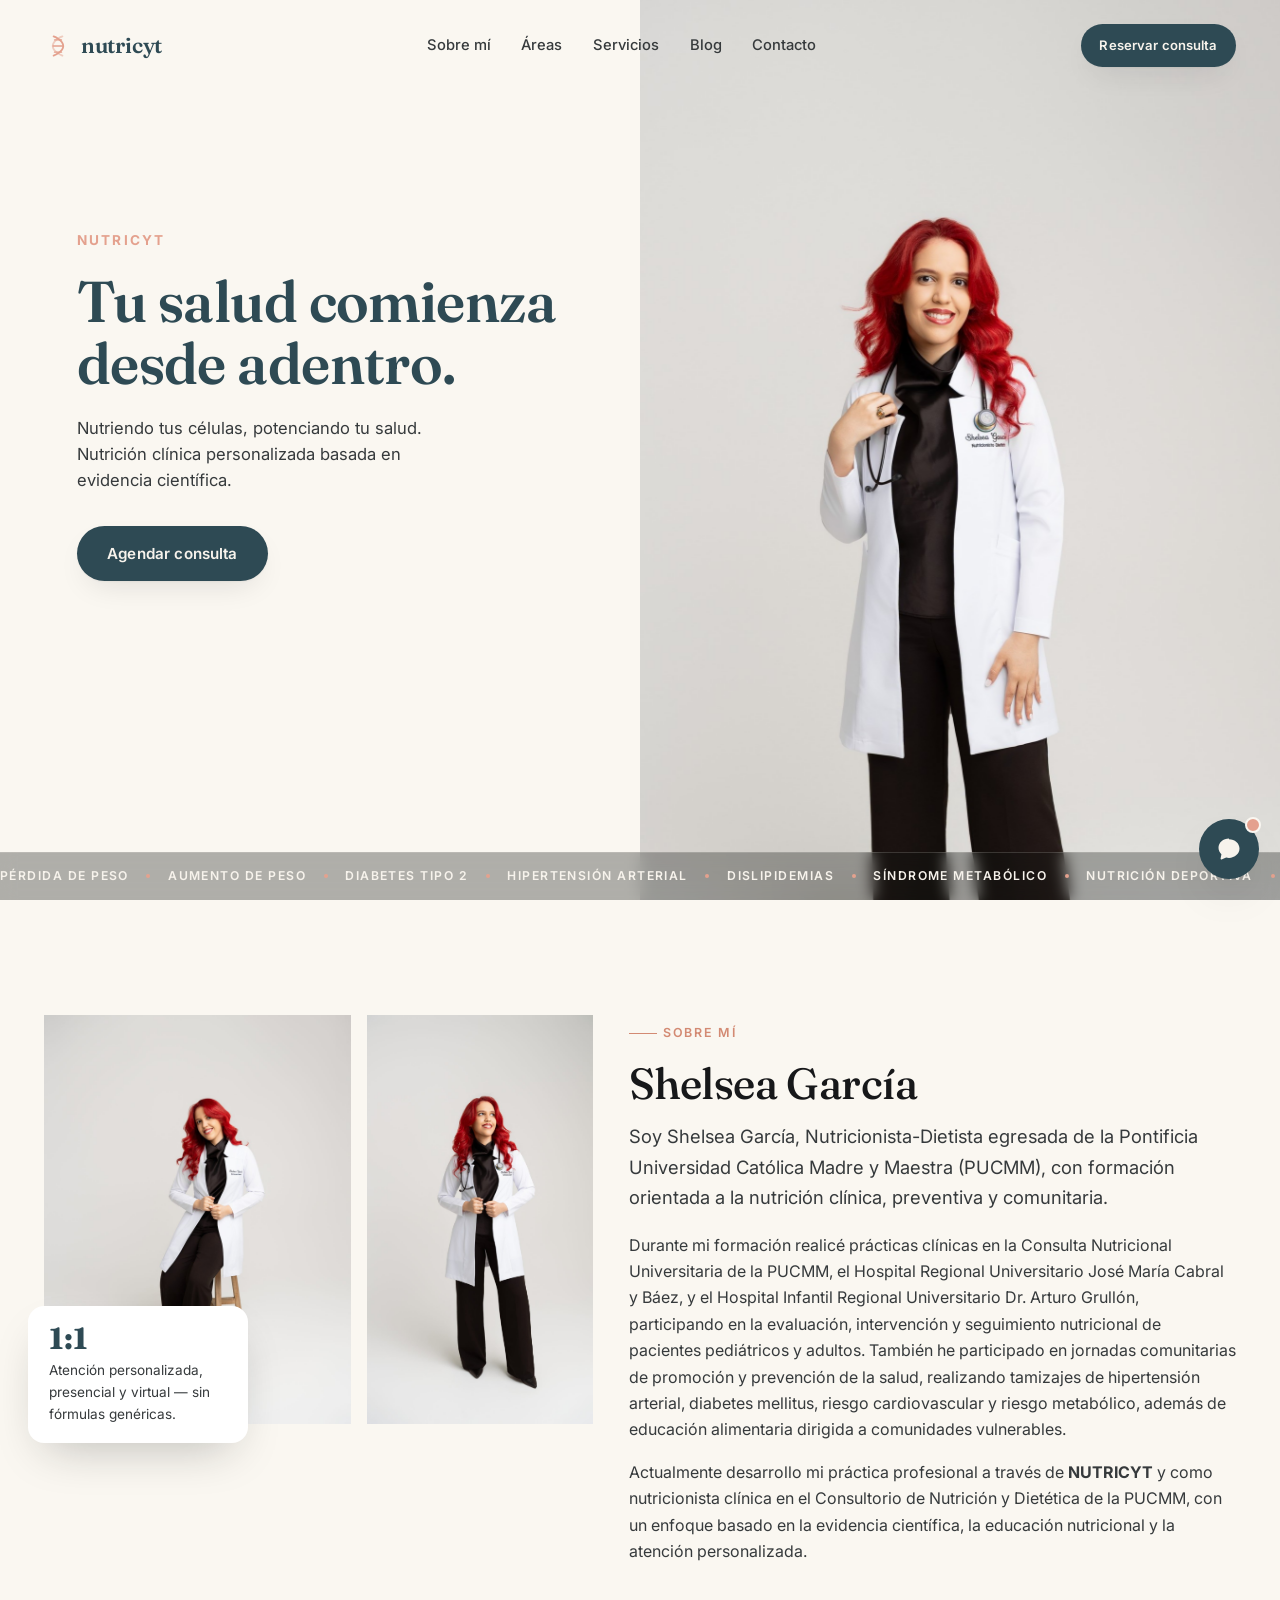
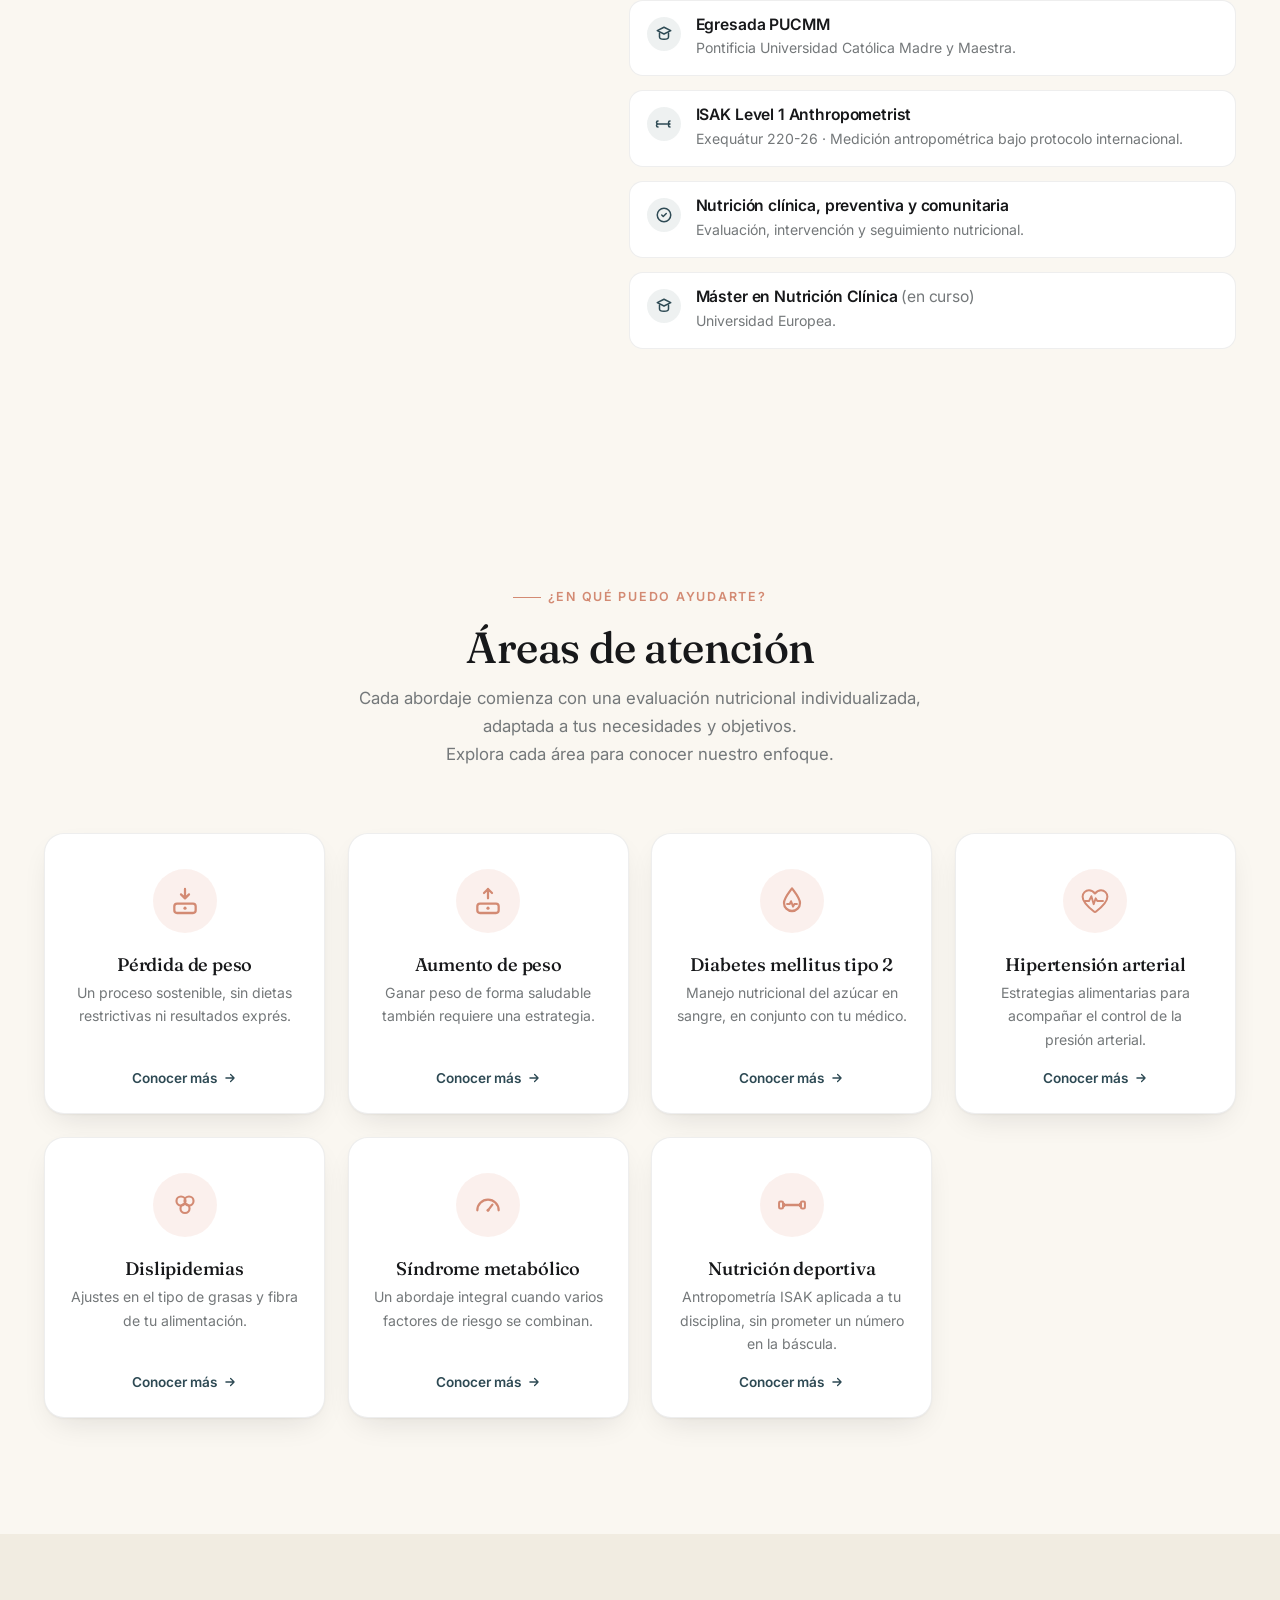
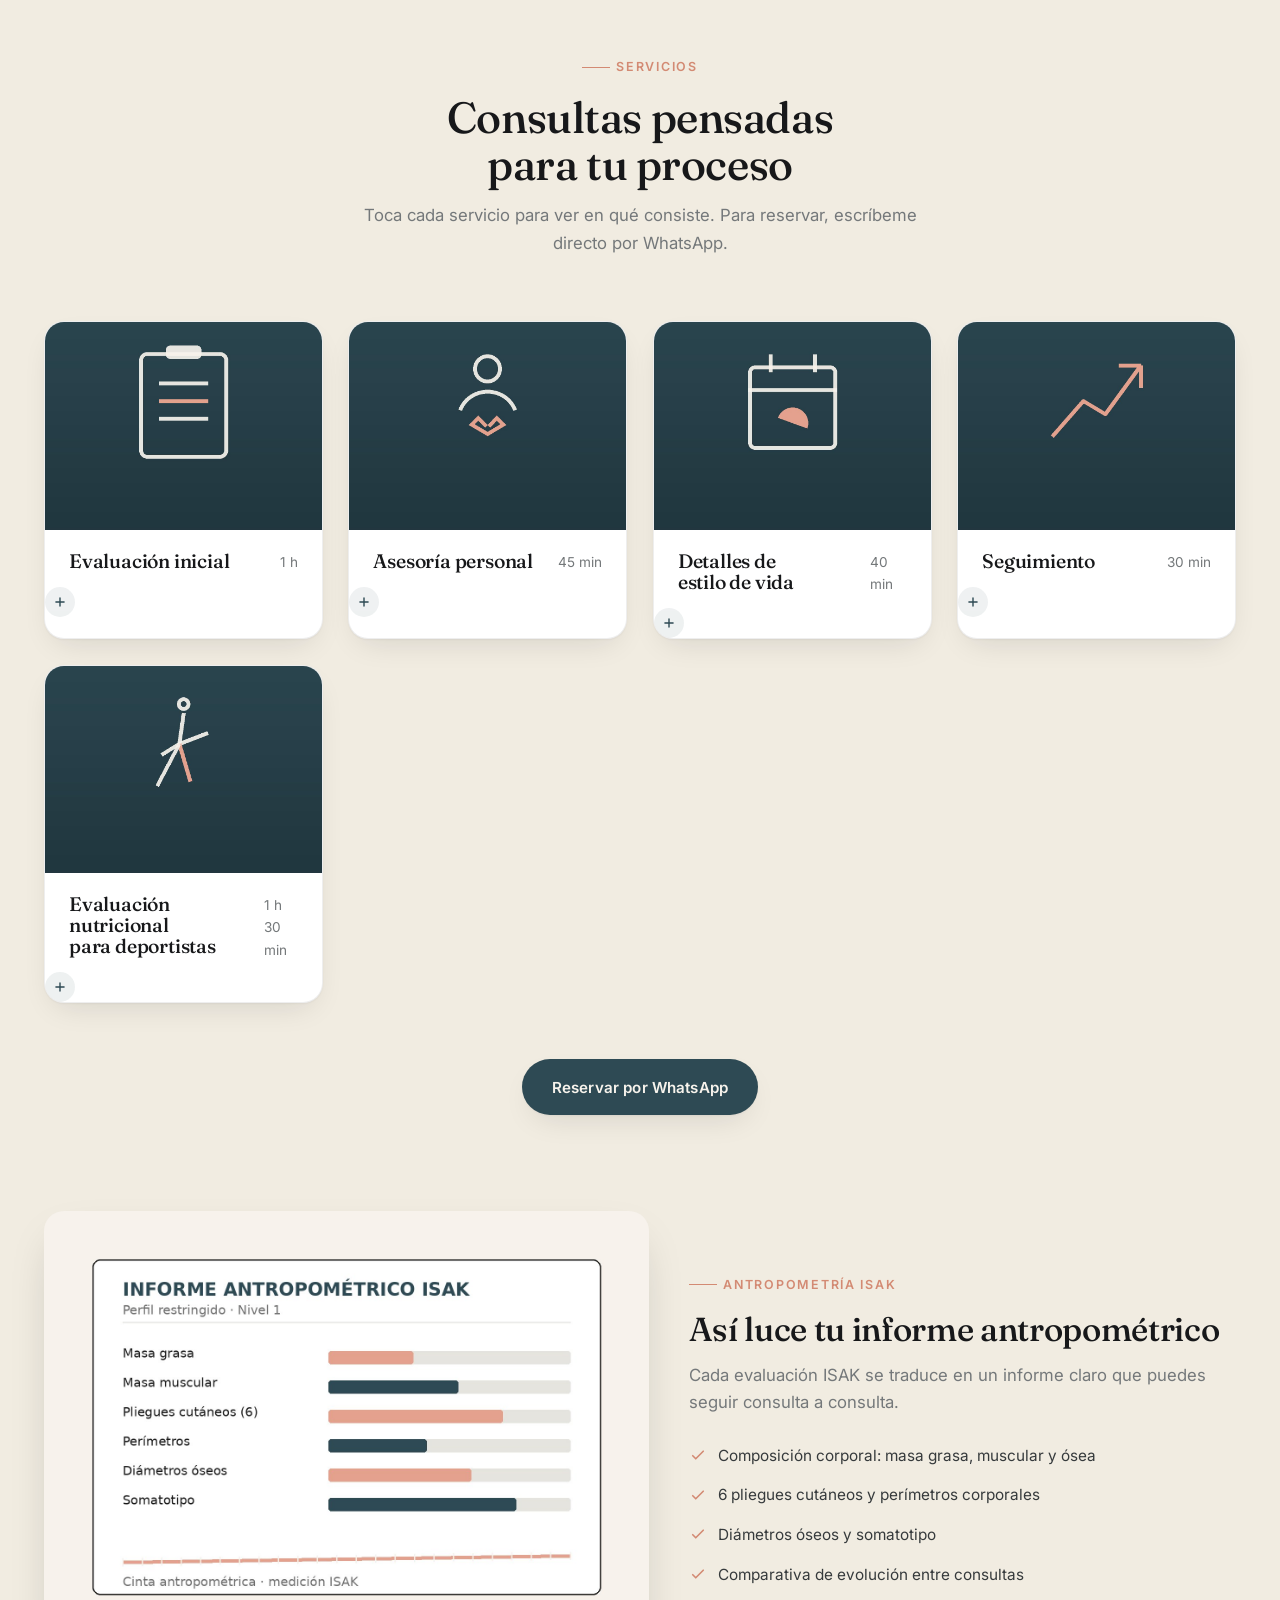
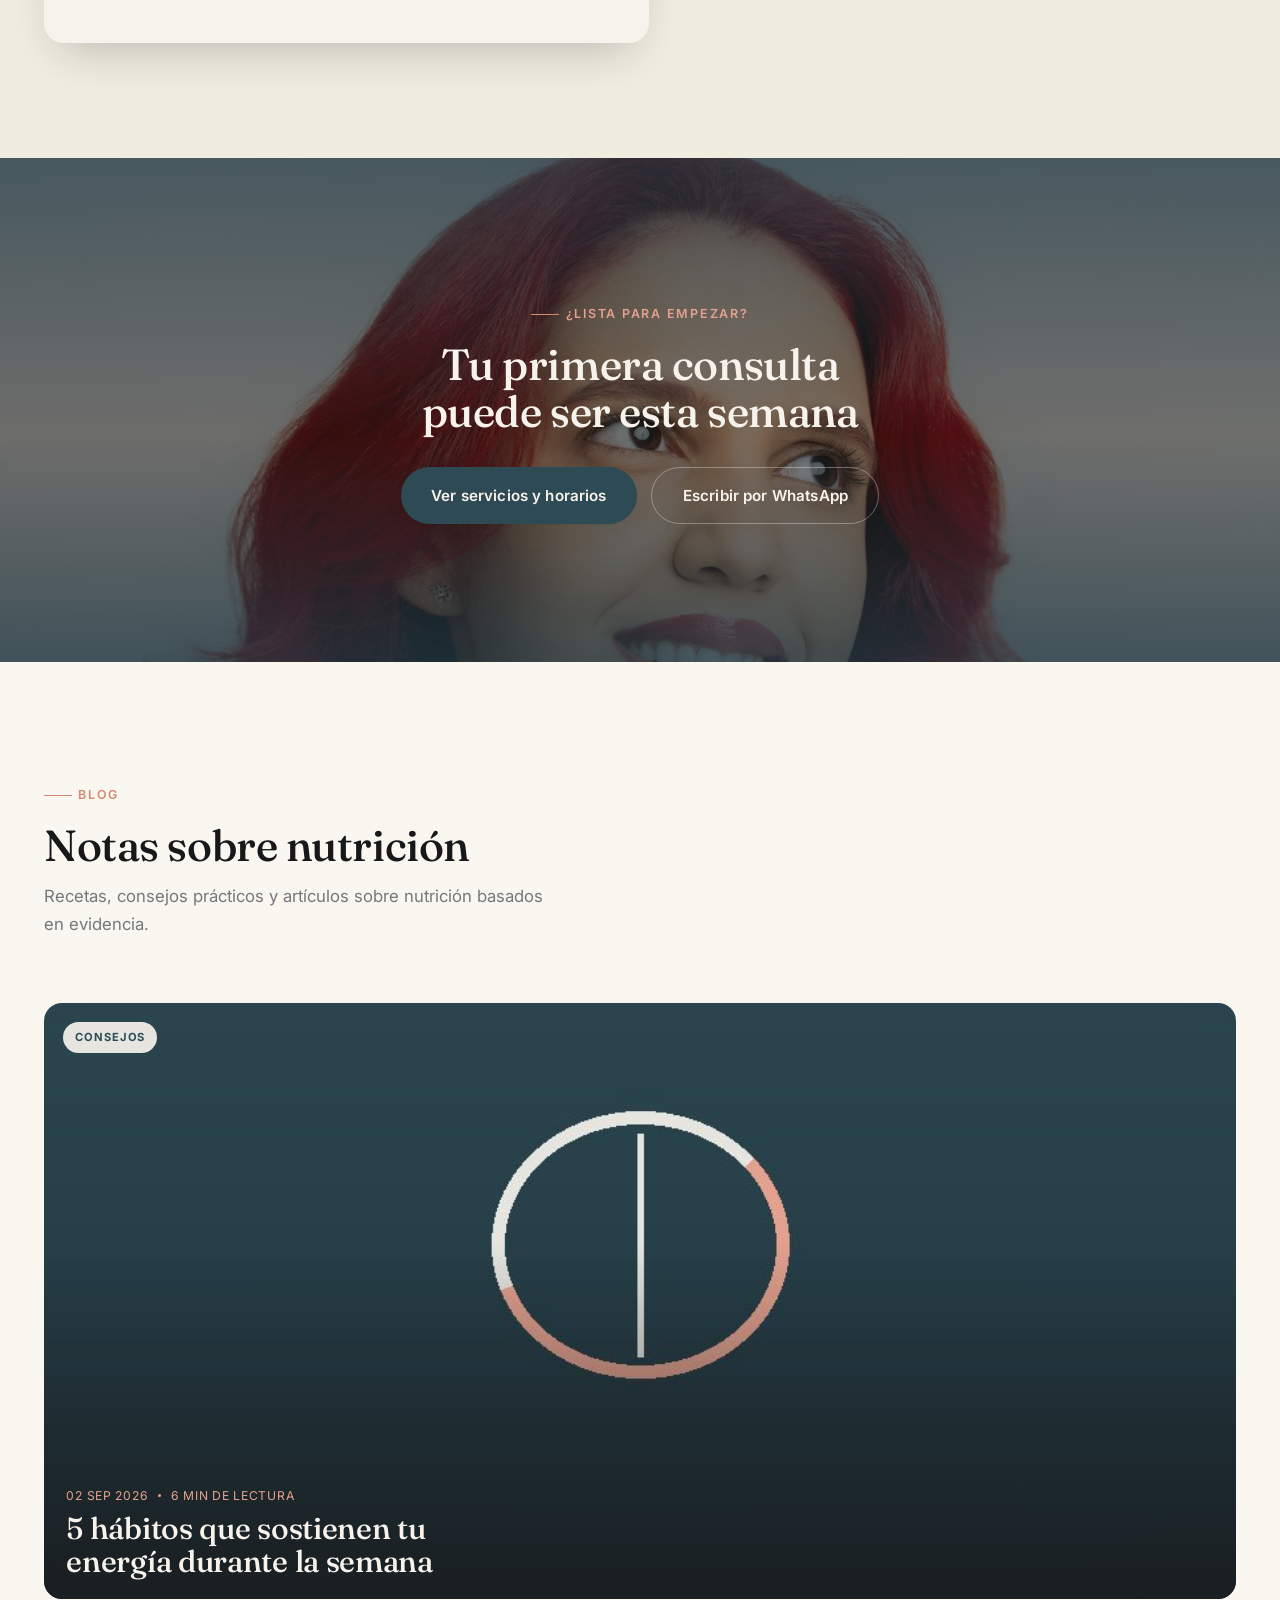
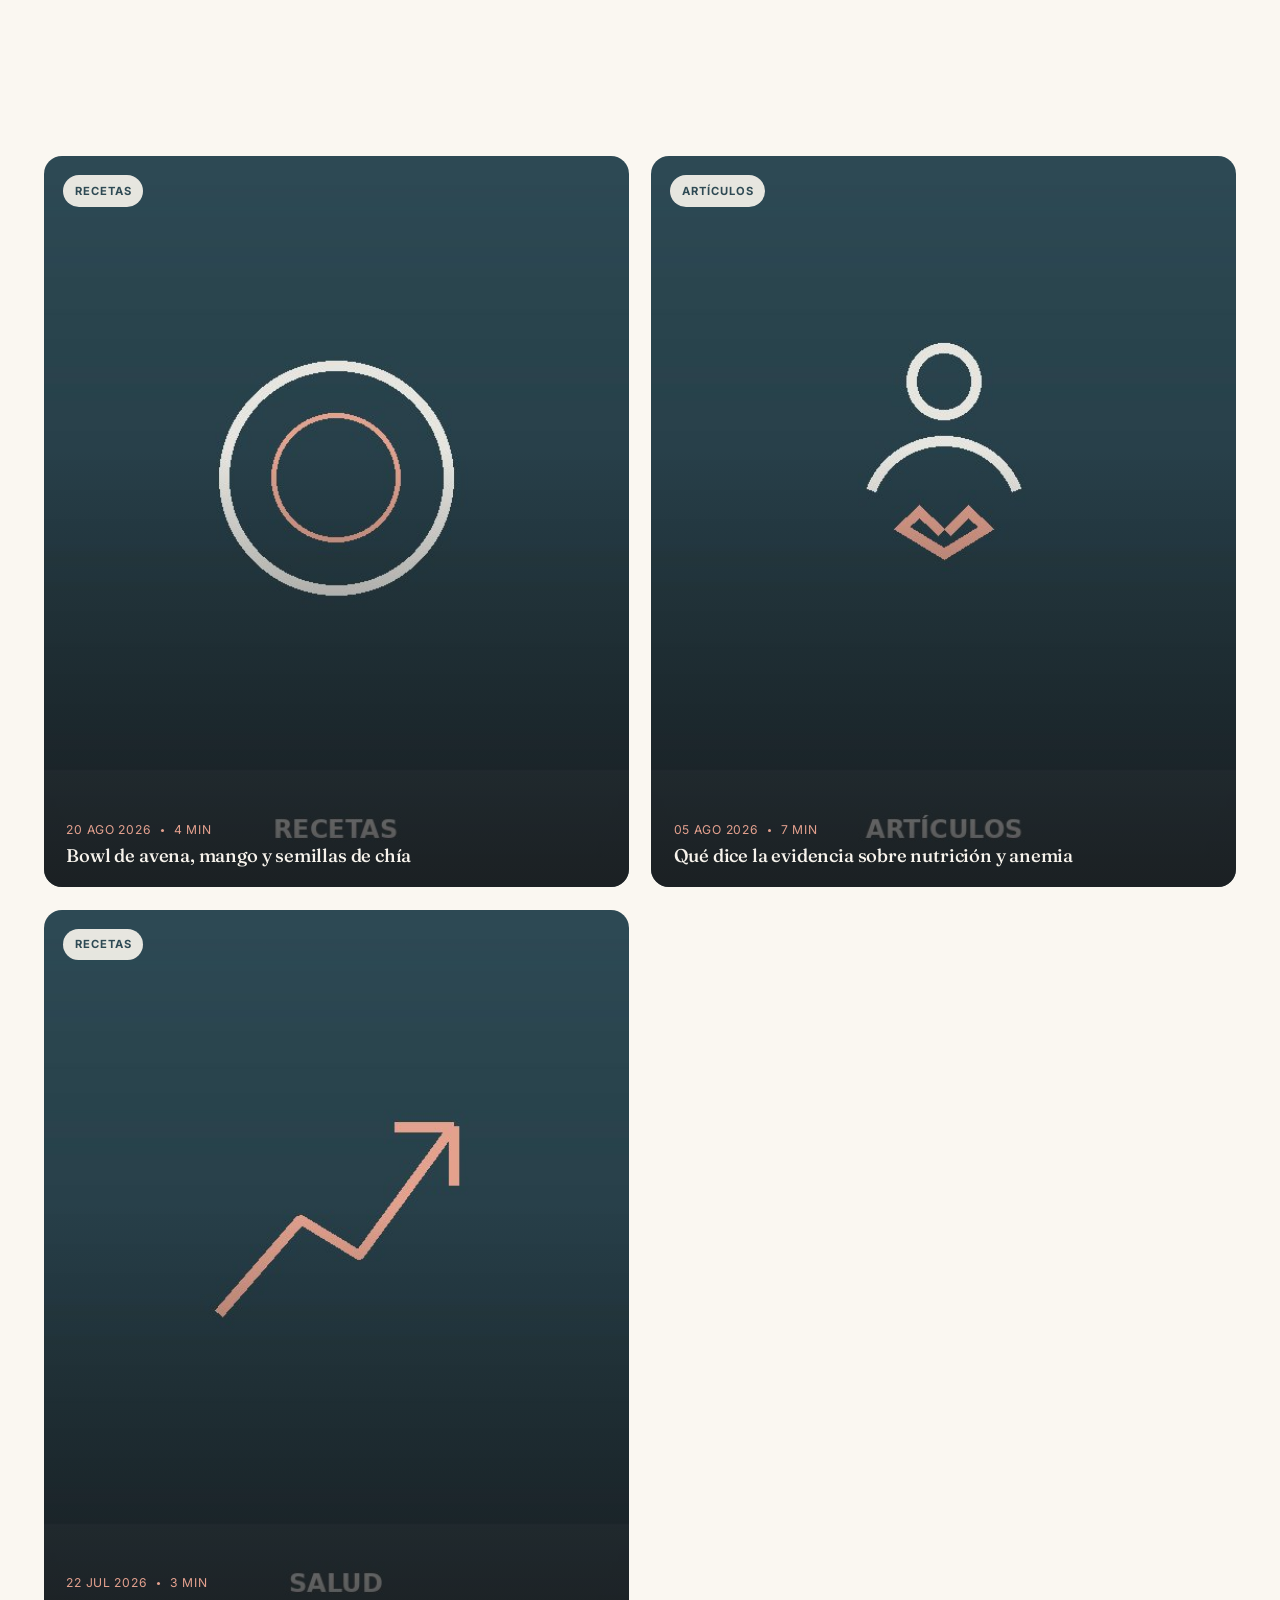
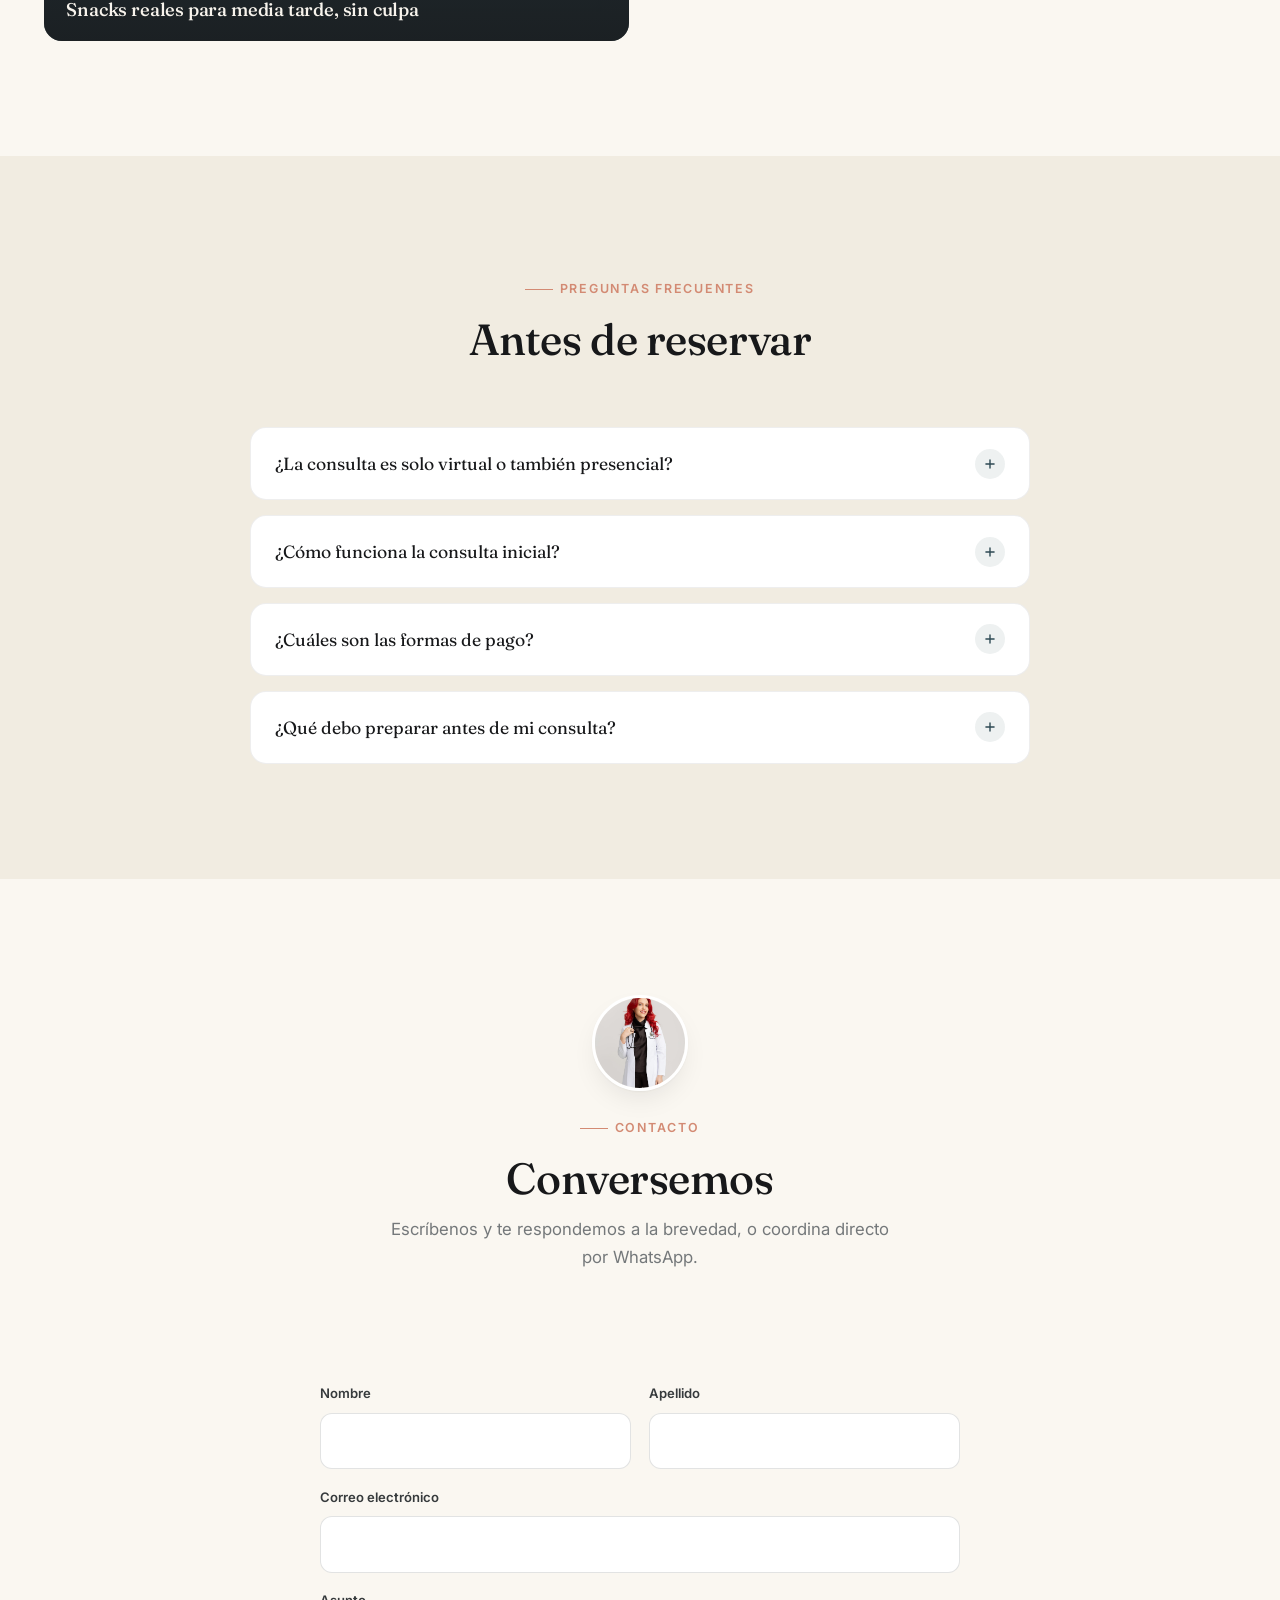
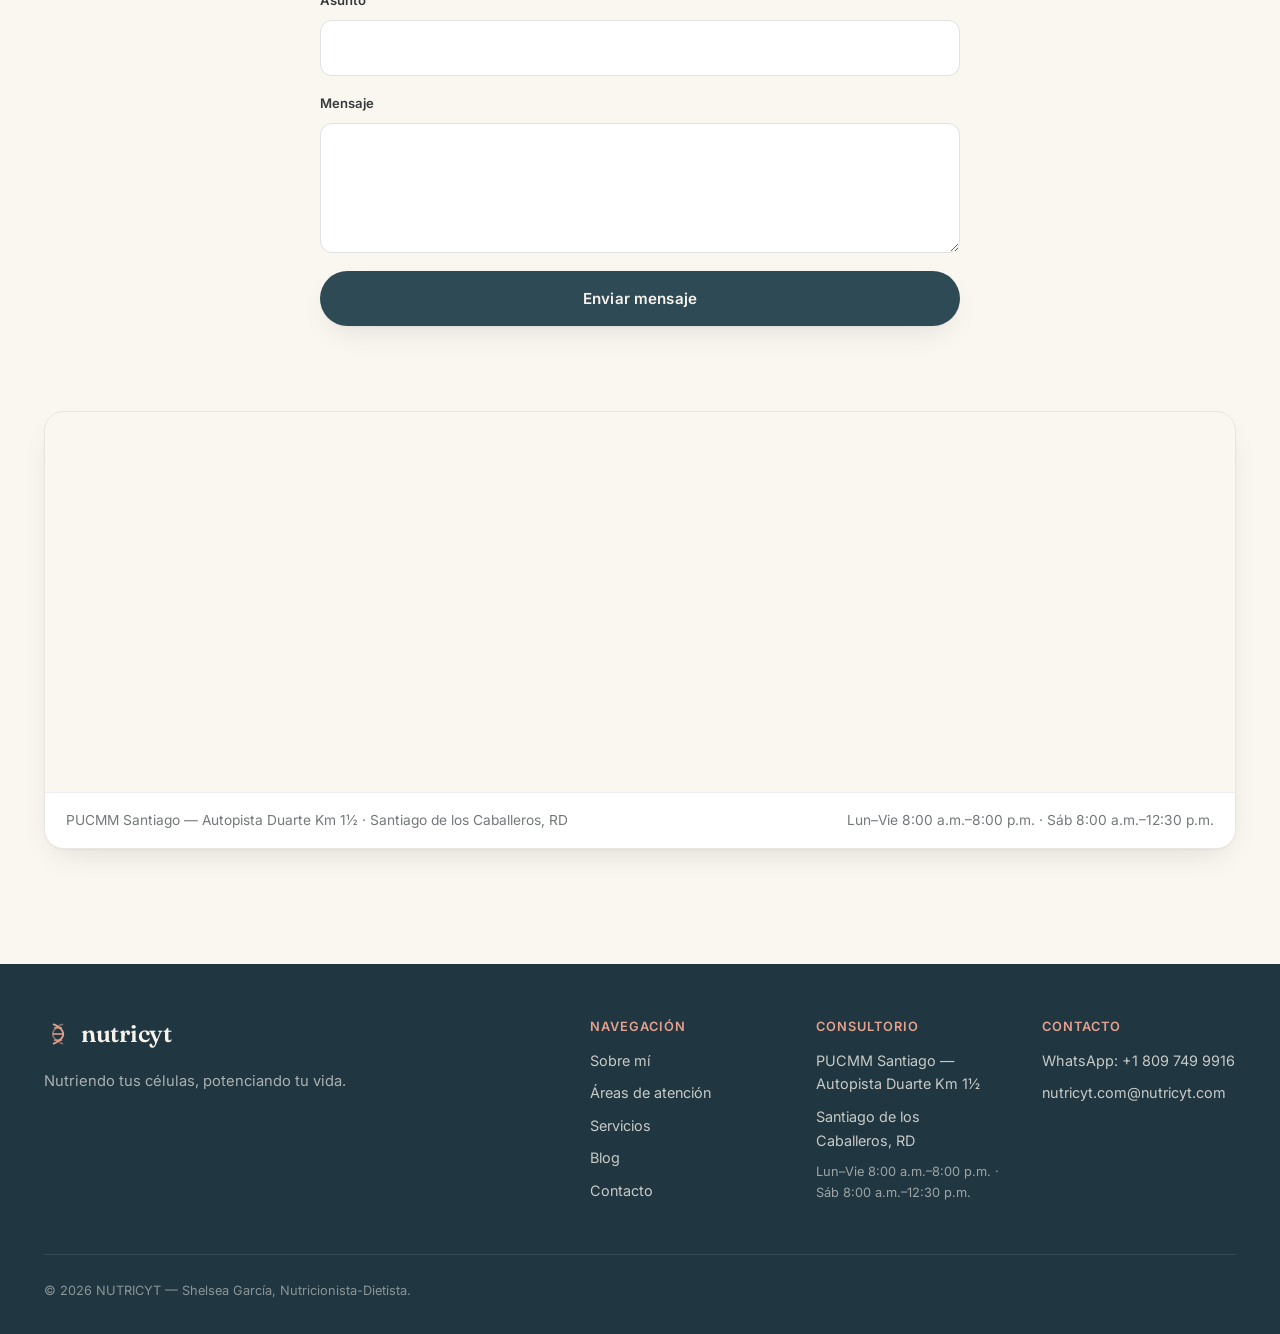
==== commit aa1cf25e: "Rebuild hero as a split layout: copy left, photo right Replace the full-bleed overlay hero with a tw" ====
--- a/index.html
+++ b/index.html
@@ -67,26 +67,20 @@
   <!-- =========================================================
        HERO
        ========================================================= -->
-  <section class="hero hero-light" id="top">
-    <div class="hero-media">
+  <section class="hero hero-split" id="top">
+    <div class="hero-split-text">
+      <p class="hero-split-brand">Nutricyt</p>
+      <h1 class="hero-title hero-impact">Tu salud comienza desde adentro.</h1>
+      <p class="hero-sub">Nutriendo tus células, potenciando tu salud.<br>Nutrición clínica personalizada basada en evidencia científica.</p>
+      <div class="hero-actions">
+        <a class="btn btn-primary" href="https://wa.me/18097499916?text=Hola%2C%20quiero%20reservar%20una%20consulta%20de%20nutrici%C3%B3n" target="_blank" rel="noopener">Agendar consulta</a>
+      </div>
+    </div>
+
+    <div class="hero-split-media">
       <img data-hero-media src="assets/img/hero-nueva.jpg"
            alt="Shelsea García, nutricionista-dietista, de pie con bata blanca y estetoscopio"
            fetchpriority="high" loading="eager" decoding="sync">
-    </div>
-
-    <div class="hero-inner">
-      <p class="hero-eyebrow">Nutrición clínica &amp; antropometría ISAK</p>
-      <h1 class="hero-title hero-impact">Bienestar</h1>
-      <p class="hero-sub">Nutriendo tus células, potenciando tu vida. Consultas de nutrición personalizadas, presenciales y virtuales, con evaluación antropométrica de precisión.</p>
-      <div class="hero-actions">
-        <a class="btn btn-primary" href="https://wa.me/18097499916?text=Hola%2C%20quiero%20reservar%20una%20consulta%20de%20nutrici%C3%B3n" target="_blank" rel="noopener">Reservar consulta</a>
-        <a class="btn btn-ghost btn-on-dark" href="#sobre-mi">Conóceme</a>
-      </div>
-    </div>
-
-    <div class="hero-scroll" aria-hidden="true">
-      <span>Scroll</span>
-      <span class="hero-scroll-line"></span>
     </div>
 
     <div class="hero-ticker" aria-hidden="true">
--- a/styles.css
+++ b/styles.css
@@ -291,98 +291,53 @@
 .hero {
   position: relative;
   min-height: 100svh;
-  display: flex;
-  align-items: flex-end;
-  overflow: clip;
-  background: var(--petroleo-d);
-}
-.hero-media {
-  position: absolute; inset: 0;
-  overflow: hidden;
-}
-.hero-media img {
-  width: 100%; height: 100%; object-fit: cover; object-position: 50% 15%;
-  transform: scale(1.06);
-  will-change: transform;
-}
-.hero-media::after {
-  content: "";
-  position: absolute; inset: 0;
-  background:
-    linear-gradient(180deg, rgba(23,26,24,0.42) 0%, rgba(23,26,24,0.05) 32%, rgba(23,26,24,0.10) 55%, rgba(20,26,26,0.72) 100%);
-}
-/* Light, plain-background photo: crop tighter on the face/torso (instead of
-   the full body) and swap the dark-photo gradient + cream text for a
-   light-background treatment (dark text), matching the WELLNESS-style
-   reference the client sent. */
-.hero-light .hero-media img { object-position: 50% 0%; transform: scale(1.12); }
-.hero-light .hero-media::after {
-  background:
-    linear-gradient(180deg, rgba(250,247,241,0.08) 0%, rgba(250,247,241,0.02) 30%, rgba(250,247,241,0.05) 55%, rgba(250,247,241,0.6) 100%);
-}
-.hero-light .hero-impact, .hero-light .hero-title { color: var(--petroleo); }
-.hero-light .hero-sub { color: var(--ink-soft); }
-.hero-light .hero-scroll { color: var(--ink-mute); }
-.hero-light .hero-scroll-line { background: linear-gradient(180deg, rgba(23,24,26,0.6), transparent); }
-.hero-light .btn-on-dark { color: var(--ink); border-color: var(--line); }
-.hero-light .btn-on-dark:hover { border-color: var(--petroleo); color: var(--petroleo); background: var(--petroleo-soft); }
-.hero-inner {
-  position: relative;
-  z-index: 2;
-  width: 100%;
-  padding-block: clamp(2.5rem, 8vw, 5rem);
-  padding-bottom: calc(clamp(2.5rem, 8vw, 5rem) + 2.6rem);
-  padding-inline: 1.5rem;
-  max-width: var(--container);
-  margin-inline: auto;
-  color: var(--cream);
-}
-.hero-eyebrow {
-  font-size: 0.8rem;
-  font-weight: 600;
+  display: grid;
+  grid-template-columns: 1fr;
+  background: var(--bg);
+}
+.hero-split-text {
+  order: 2;
+  display: flex;
+  flex-direction: column;
+  justify-content: center;
+  padding: calc(var(--nav-h) + 2.2rem) 1.5rem calc(3rem + 2.6rem);
+}
+.hero-split-brand {
+  font-family: var(--sans);
+  font-size: 0.85rem;
+  font-weight: 700;
   letter-spacing: 0.16em;
   text-transform: uppercase;
   color: var(--coral);
-  margin-bottom: 1.1rem;
-}
-.hero-title {
-  font-size: clamp(2.4rem, 6vw, 4.4rem);
-  color: var(--cream);
-  max-width: 16ch;
-  line-height: 1.02;
+  margin-bottom: 1.2rem;
+}
+.hero-split-media {
+  order: 1;
+  position: relative;
+  min-height: 50vh;
+  overflow: hidden;
+}
+.hero-split-media img {
+  width: 100%; height: 100%;
+  object-fit: cover; object-position: 50% 0%;
+  will-change: transform;
 }
 .hero-impact {
-  font-size: clamp(2.6rem, 9vw, 6.2rem);
+  font-size: clamp(2.1rem, 5.6vw, 3.6rem);
   font-weight: 600;
-  text-transform: uppercase;
+  line-height: 1.08;
   letter-spacing: -0.01em;
-  line-height: 0.92;
-  max-width: none;
-  color: var(--cream);
-  margin-top: 0.4rem;
+  max-width: 15ch;
+  color: var(--petroleo);
 }
 .hero-sub {
   margin-top: 1.3rem;
-  font-size: clamp(1rem, 1.4vw, 1.2rem);
-  max-width: 46ch;
-  color: rgba(247,243,236,0.86);
-}
-.hero-actions { margin-top: 2.2rem; display: flex; flex-wrap: wrap; gap: 0.9rem; }
-.hero-scroll {
-  position: absolute;
-  right: 1.5rem; bottom: 4.2rem;
-  z-index: 2;
-  display: none;
-  flex-direction: column;
-  align-items: center;
-  gap: 0.6rem;
-  color: rgba(247,243,236,0.75);
-  font-size: 0.72rem;
-  letter-spacing: 0.14em;
-  text-transform: uppercase;
-}
-.hero-scroll-line { width: 1px; height: 40px; background: linear-gradient(180deg, rgba(247,243,236,0.9), transparent); animation: scrollLine 2.4s var(--ease-soft) infinite; }
-@keyframes scrollLine { 0% { transform: scaleY(0); transform-origin: top; } 45% { transform: scaleY(1); transform-origin: top; } 55% { transform: scaleY(1); transform-origin: bottom; } 100% { transform: scaleY(0); transform-origin: bottom; } }
+  font-size: clamp(1rem, 1.3vw, 1.15rem);
+  max-width: 42ch;
+  line-height: 1.55;
+  color: var(--ink-soft);
+}
+.hero-actions { margin-top: 2rem; display: flex; flex-wrap: wrap; gap: 0.9rem; }
 
 .hero-ticker {
   position: absolute;
@@ -836,8 +791,7 @@
 .reveal-stagger.is-visible > *:nth-child(6) { transition-delay: 0.37s; }
 
 @media (prefers-reduced-motion: reduce) {
-  .hero-media img { transform: none; }
-  .hero-scroll-line { animation: none; }
+  .hero-split-media img { transform: none; }
 }
 
 /* =============================================================
@@ -994,8 +948,9 @@
   .nav-links { display: flex; }
   .nav-cta { display: inline-flex; }
   .nav-toggle { display: none; }
-  .hero-scroll { display: flex; }
-  .hero-inner { padding-block: clamp(3rem, 8vw, 6rem); }
+  .hero { grid-template-columns: 1fr 1fr; }
+  .hero-split-text { order: 1; padding: 0 clamp(2rem, 5vw, 3.5rem) calc(3rem + 2.6rem) clamp(2rem, 6vw, 6rem); }
+  .hero-split-media { order: 2; min-height: 100svh; }
   .contact-layout { grid-template-columns: 1fr; }
   .footer-cols { grid-template-columns: repeat(3, 1fr); }
 }
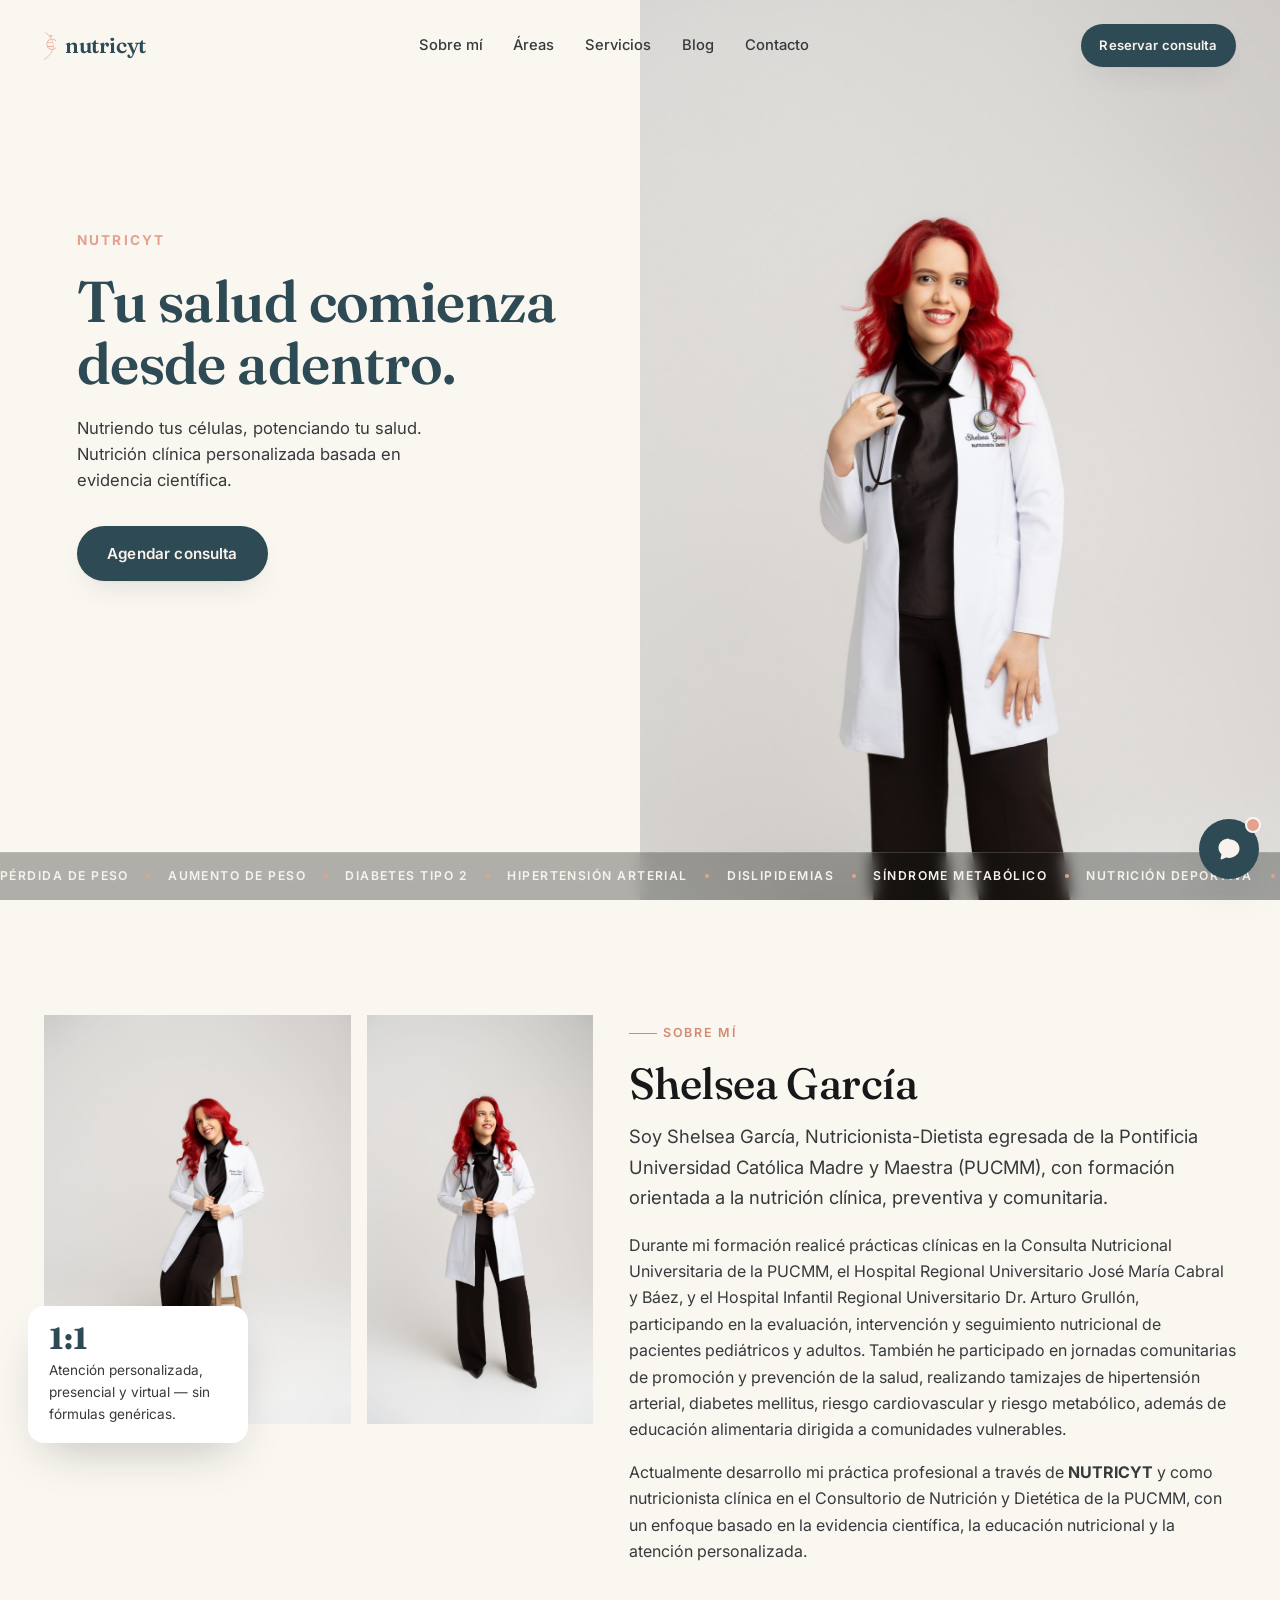
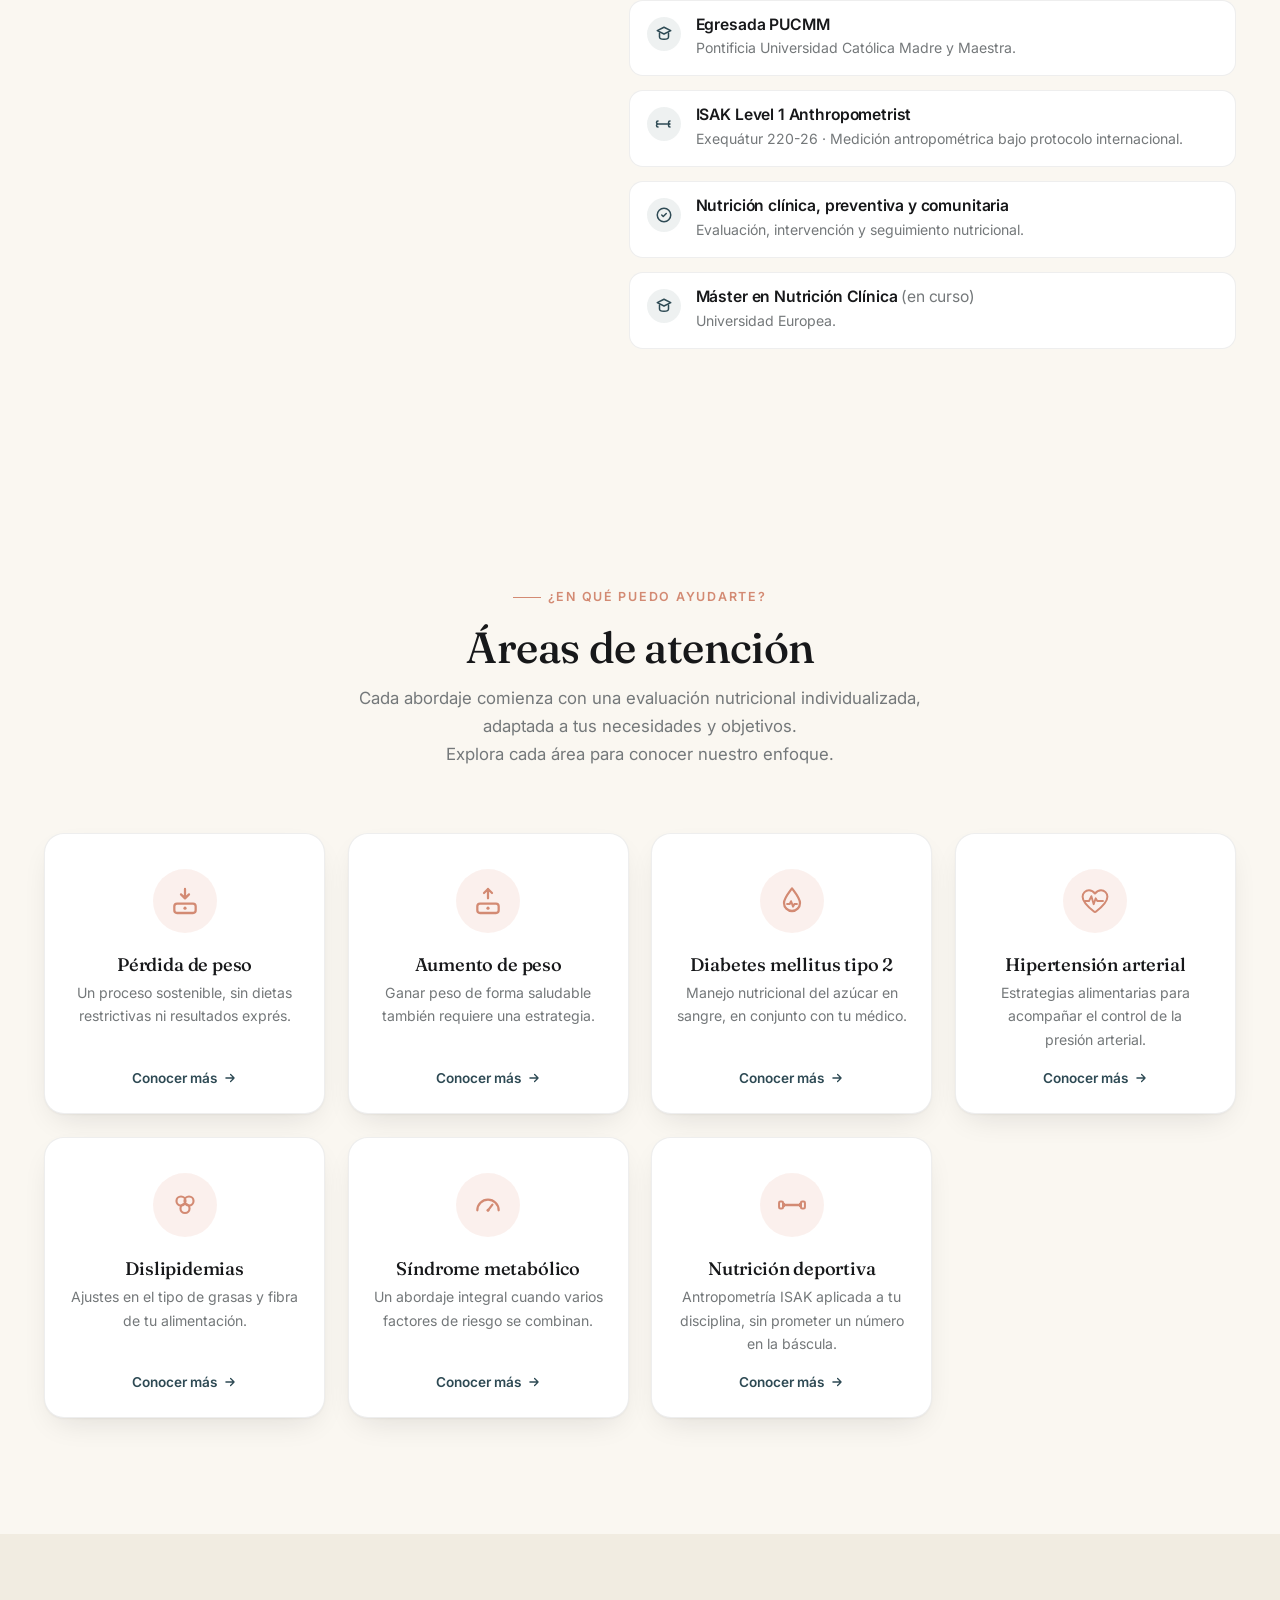
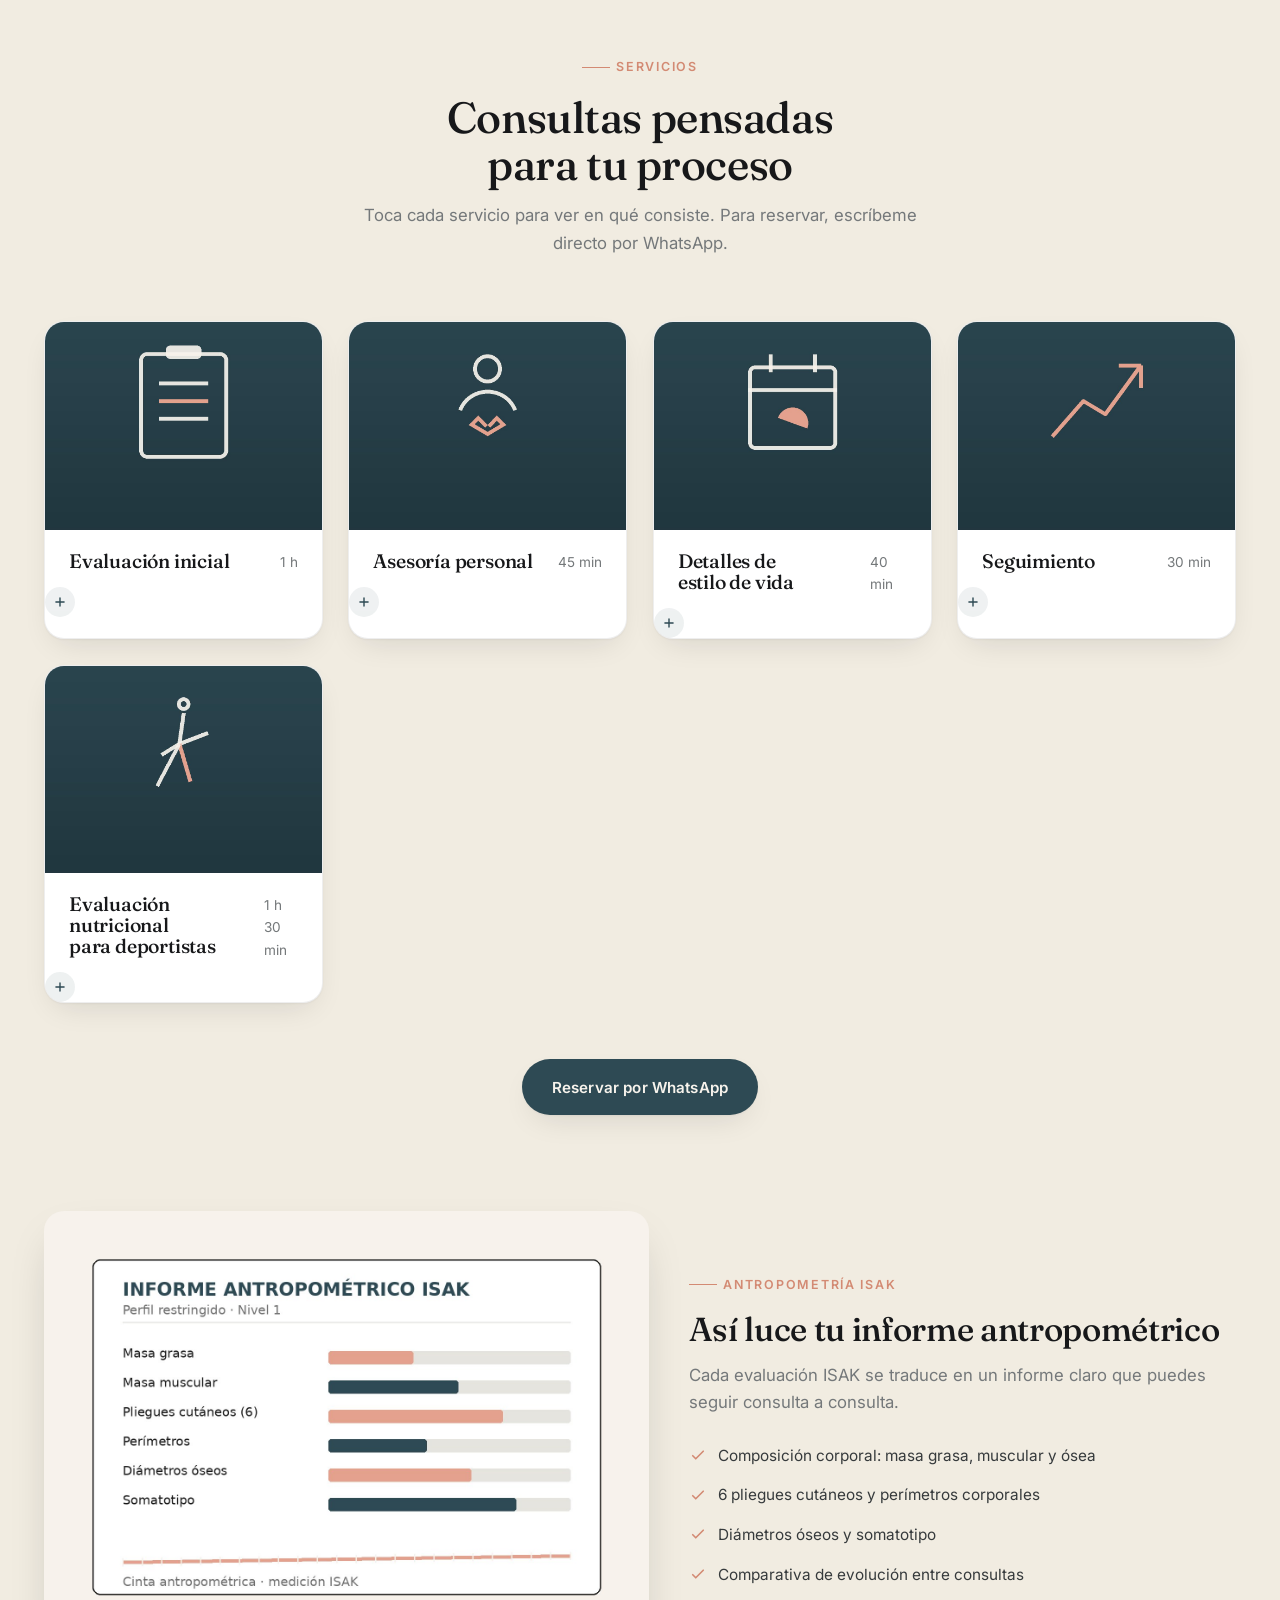
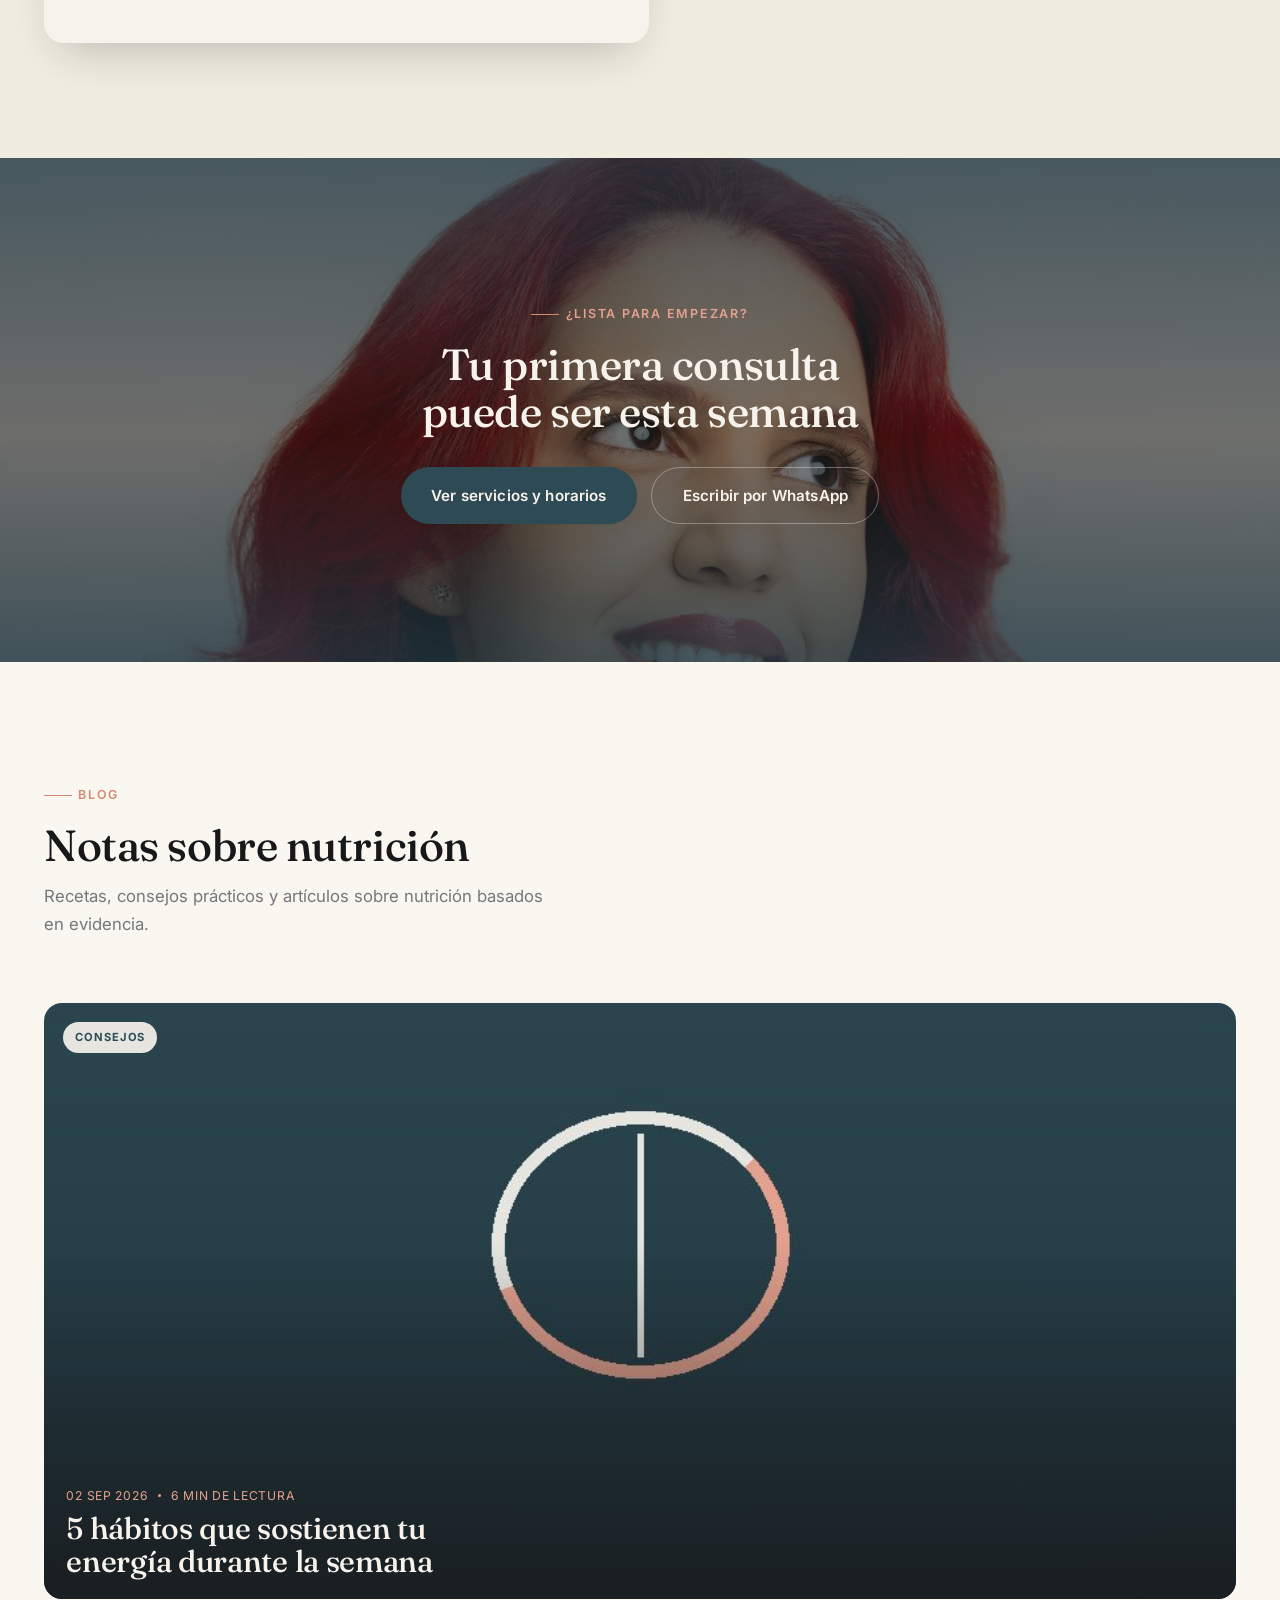
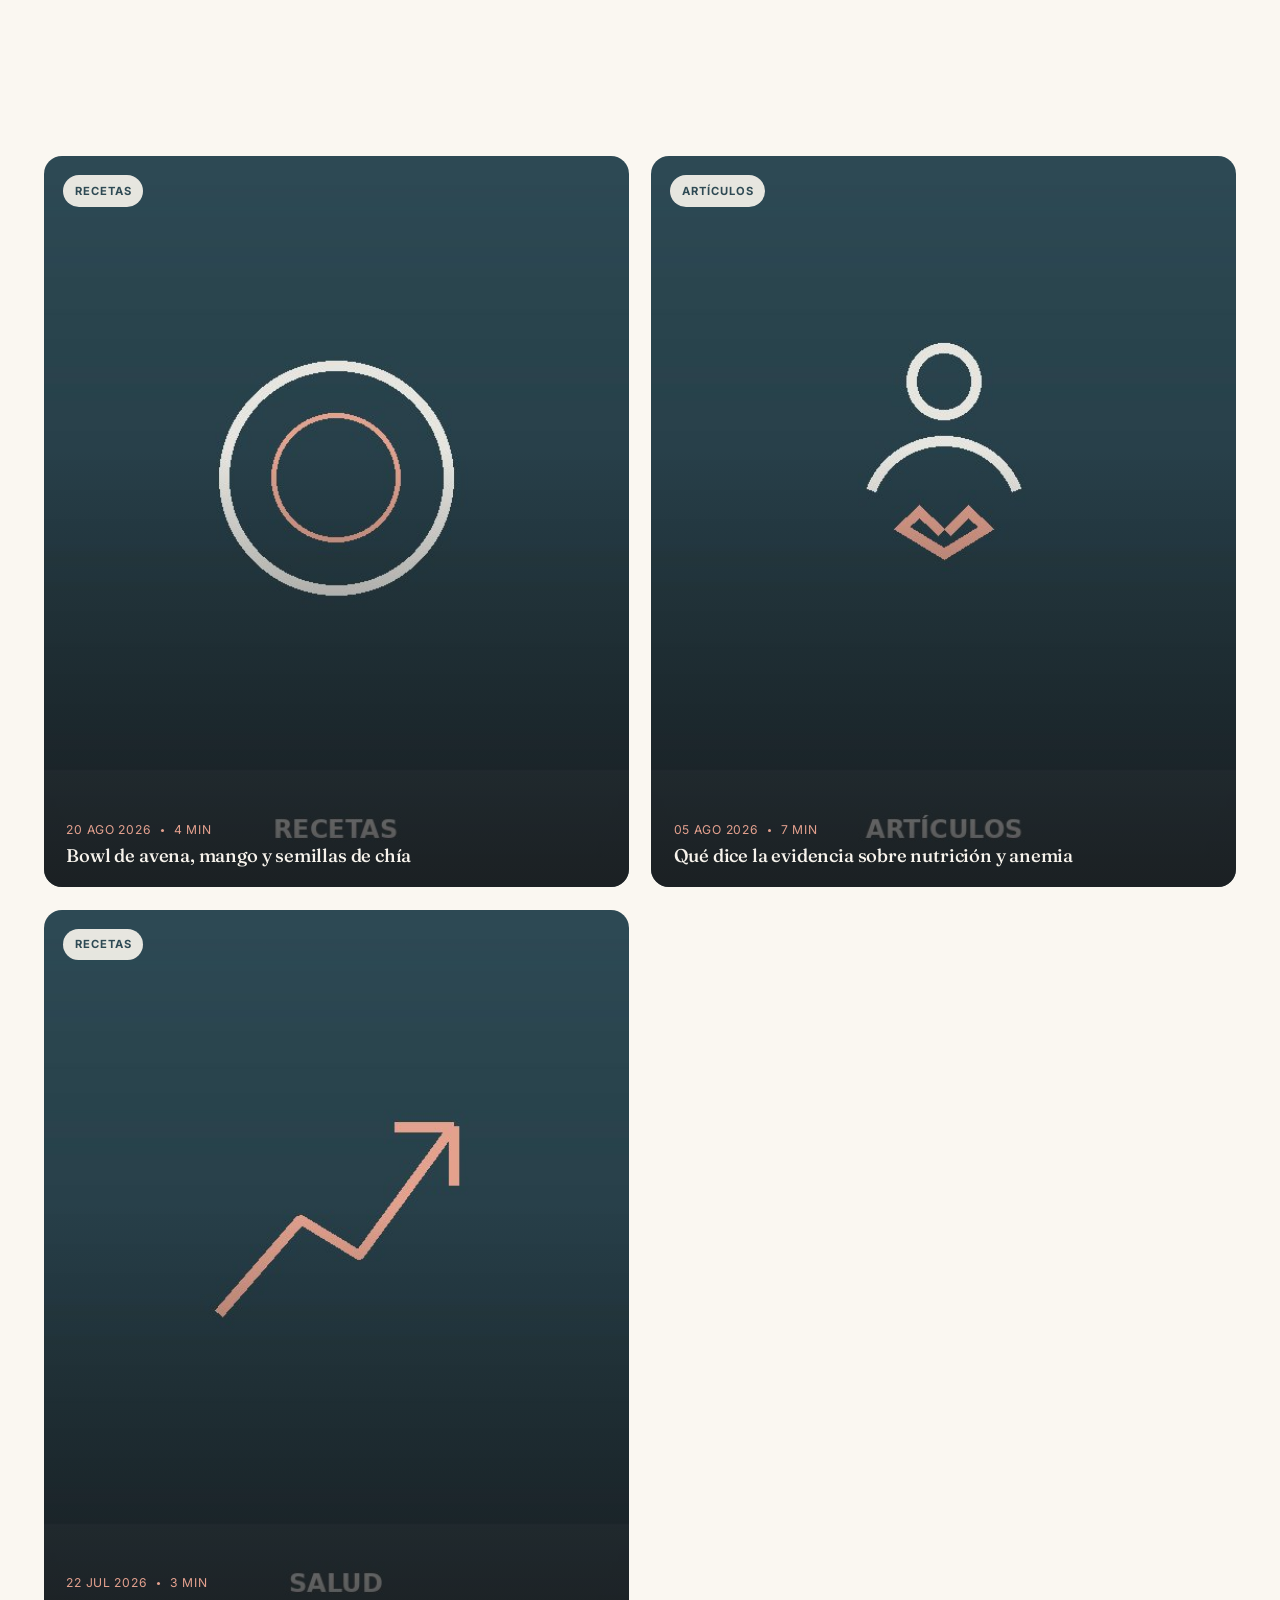
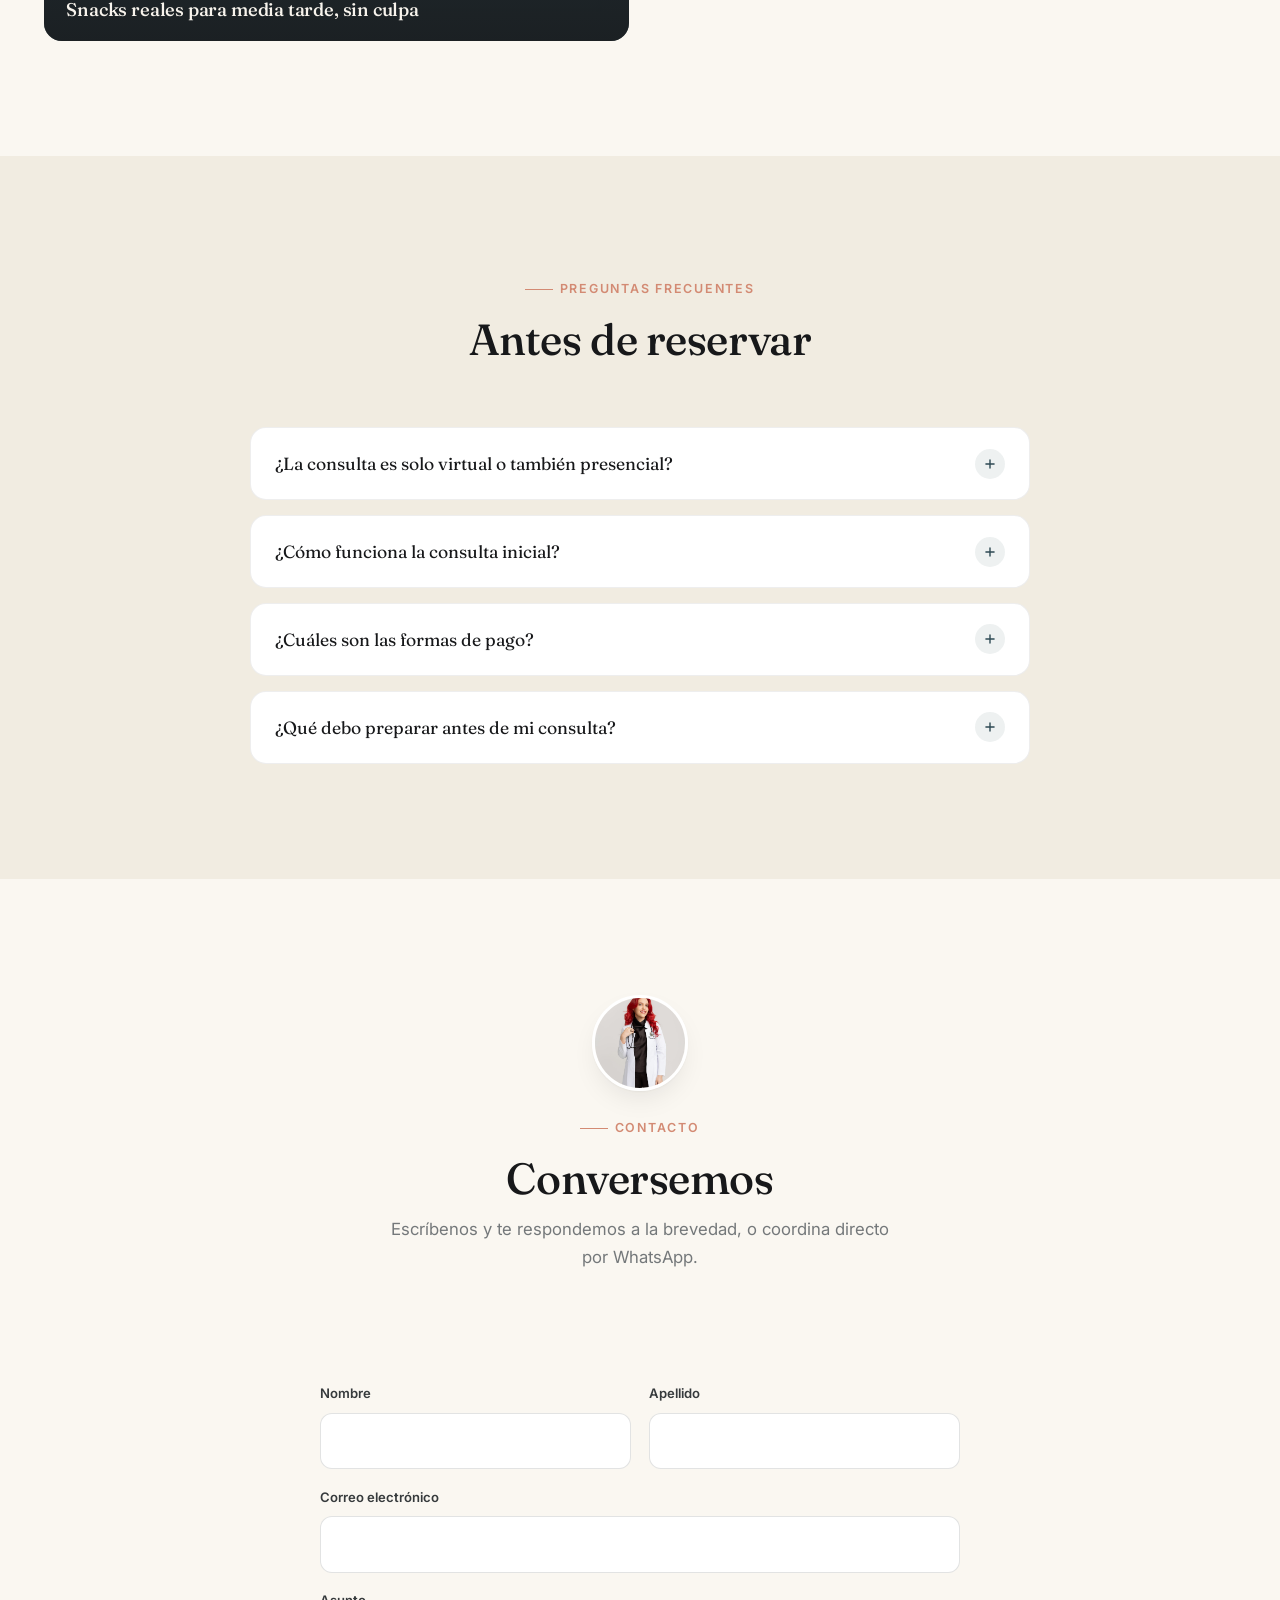
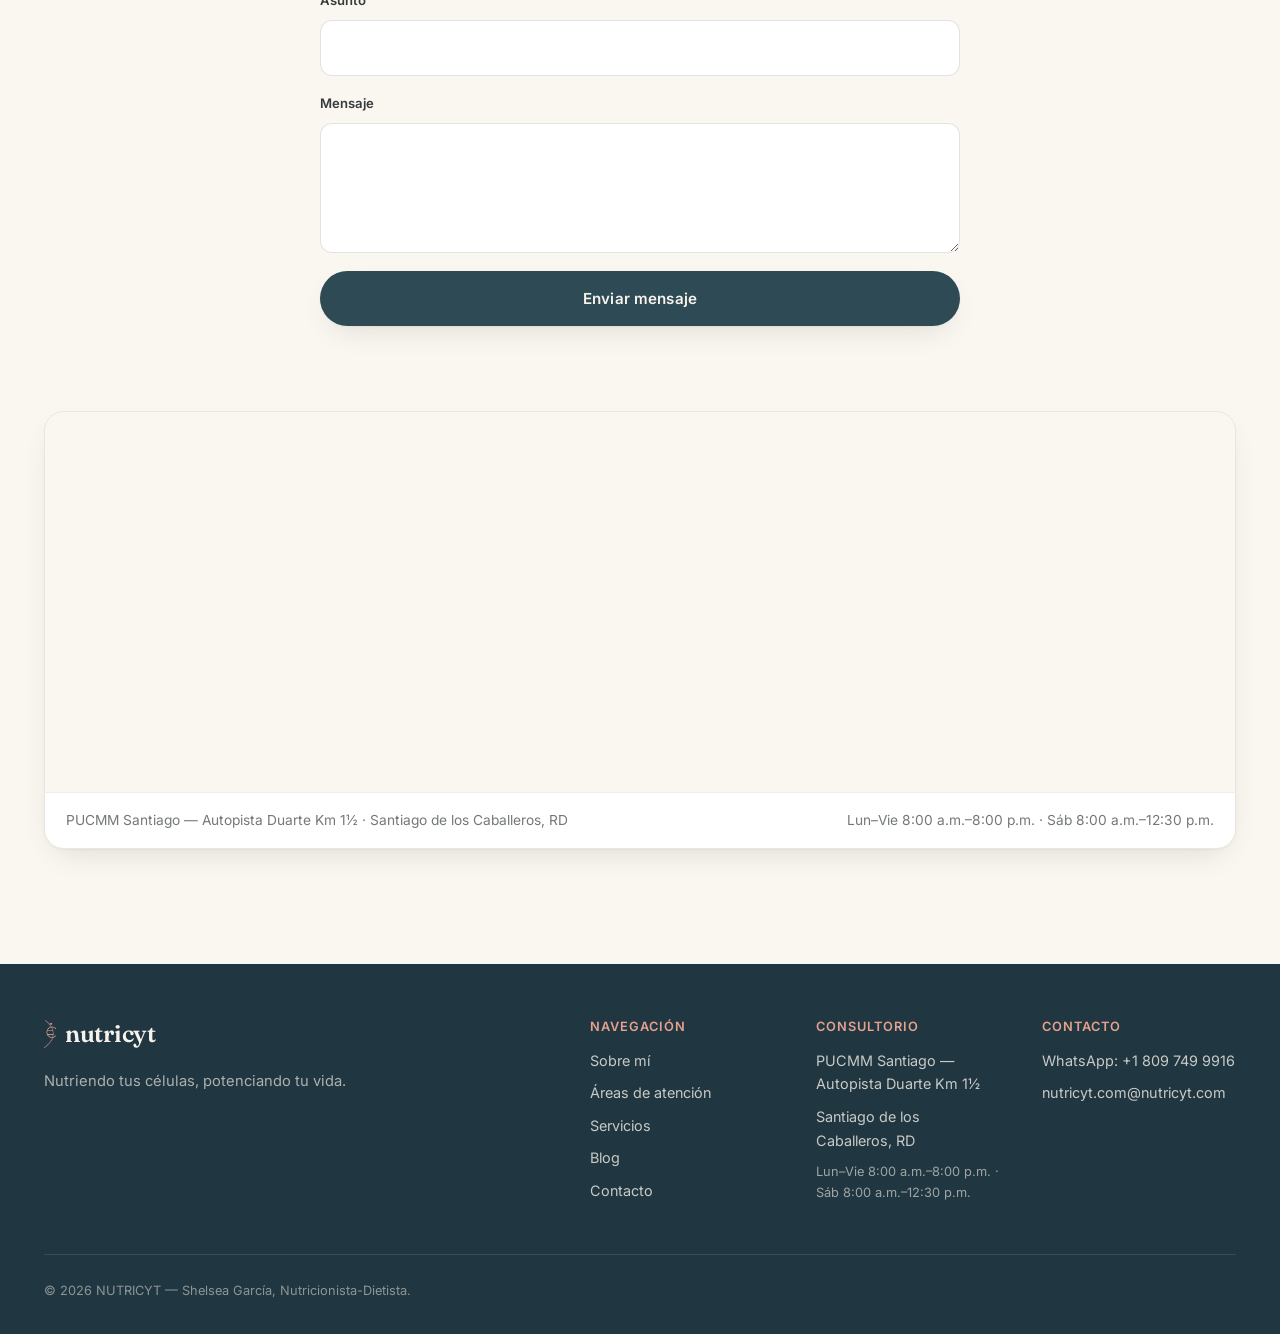
==== commit 88d719b9: "Use the real NUTRICYT logo in nav, footer and WhatsApp widget Replace the placeholder inline-SVG spi" ====
--- a/index.html
+++ b/index.html
@@ -24,13 +24,7 @@
 <header class="nav" data-nav>
   <div class="nav-inner">
     <a class="brand" href="#top" aria-label="NUTRICYT — inicio">
-      <svg class="brand-icon" viewBox="0 0 32 32" fill="none" aria-hidden="true">
-        <path d="M11 5C11 5 22 9 22 16C22 23 11 27 11 27" stroke="var(--coral)" stroke-width="2.1" stroke-linecap="round"/>
-        <path d="M21 5C21 5 10 9 10 16C10 23 21 27 21 27" stroke="var(--coral)" stroke-width="2.1" stroke-linecap="round" opacity="0.5"/>
-        <line x1="12" y1="9" x2="20" y2="9" stroke="var(--coral)" stroke-width="1.6" stroke-linecap="round"/>
-        <line x1="10.3" y1="16" x2="21.7" y2="16" stroke="var(--coral)" stroke-width="1.6" stroke-linecap="round"/>
-        <line x1="12" y1="23" x2="20" y2="23" stroke="var(--coral)" stroke-width="1.6" stroke-linecap="round"/>
-      </svg>
+      <img class="brand-icon" src="assets/img/logo-icon.png" alt="">
       <span class="brand-word">nutricyt</span>
     </a>
 
@@ -552,13 +546,7 @@
     <div class="footer-top">
       <div>
         <a class="brand" href="#top">
-          <svg class="brand-icon" viewBox="0 0 32 32" fill="none" aria-hidden="true">
-            <path d="M11 5C11 5 22 9 22 16C22 23 11 27 11 27" stroke="var(--coral)" stroke-width="2.1" stroke-linecap="round"/>
-            <path d="M21 5C21 5 10 9 10 16C10 23 21 27 21 27" stroke="var(--coral)" stroke-width="2.1" stroke-linecap="round" opacity="0.5"/>
-            <line x1="12" y1="9" x2="20" y2="9" stroke="var(--coral)" stroke-width="1.6" stroke-linecap="round"/>
-            <line x1="10.3" y1="16" x2="21.7" y2="16" stroke="var(--coral)" stroke-width="1.6" stroke-linecap="round"/>
-            <line x1="12" y1="23" x2="20" y2="23" stroke="var(--coral)" stroke-width="1.6" stroke-linecap="round"/>
-          </svg>
+          <img class="brand-icon" src="assets/img/logo-icon.png" alt="">
           <span class="brand-word">nutricyt</span>
         </a>
         <p class="footer-tagline">Nutriendo tus células, potenciando tu vida.</p>
@@ -599,7 +587,7 @@
 <div class="wa-widget" data-wa-widget>
   <div class="wa-panel" data-wa-panel role="dialog" aria-label="Chat de NUTRICYT">
     <div class="wa-head">
-      <span class="wa-avatar" aria-hidden="true">N</span>
+      <span class="wa-avatar" aria-hidden="true"><img src="assets/img/logo-icon.png" alt=""></span>
       <div class="wa-head-text">
         <strong>NUTRICYT</strong>
         <span>En línea</span>
--- a/styles.css
+++ b/styles.css
@@ -221,7 +221,7 @@
   transition: color .3s var(--ease-out);
 }
 .nav:not(.is-scrolled) .brand { color: var(--petroleo); }
-.brand-icon { width: 28px; height: 28px; flex-shrink: 0; }
+.brand-icon { height: 28px; width: auto; flex-shrink: 0; }
 .brand-word { line-height: 1; }
 
 .nav-links {
@@ -715,10 +715,12 @@
 }
 .wa-avatar {
   width: 38px; height: 38px; border-radius: 50%;
-  background: var(--coral); color: var(--petroleo-d);
+  background: var(--paper);
   display: flex; align-items: center; justify-content: center;
-  font-family: var(--serif); font-weight: 600;
-}
+  overflow: hidden;
+  flex-shrink: 0;
+}
+.wa-avatar img { width: 62%; height: 62%; object-fit: contain; }
 .wa-head-text strong { display: block; font-size: 0.92rem; }
 .wa-head-text span { font-size: 0.76rem; color: rgba(247,243,236,0.75); display: flex; align-items: center; gap: 0.35rem; }
 .wa-head-text span::before { content: ""; width: 6px; height: 6px; border-radius: 50%; background: #5fd68a; }
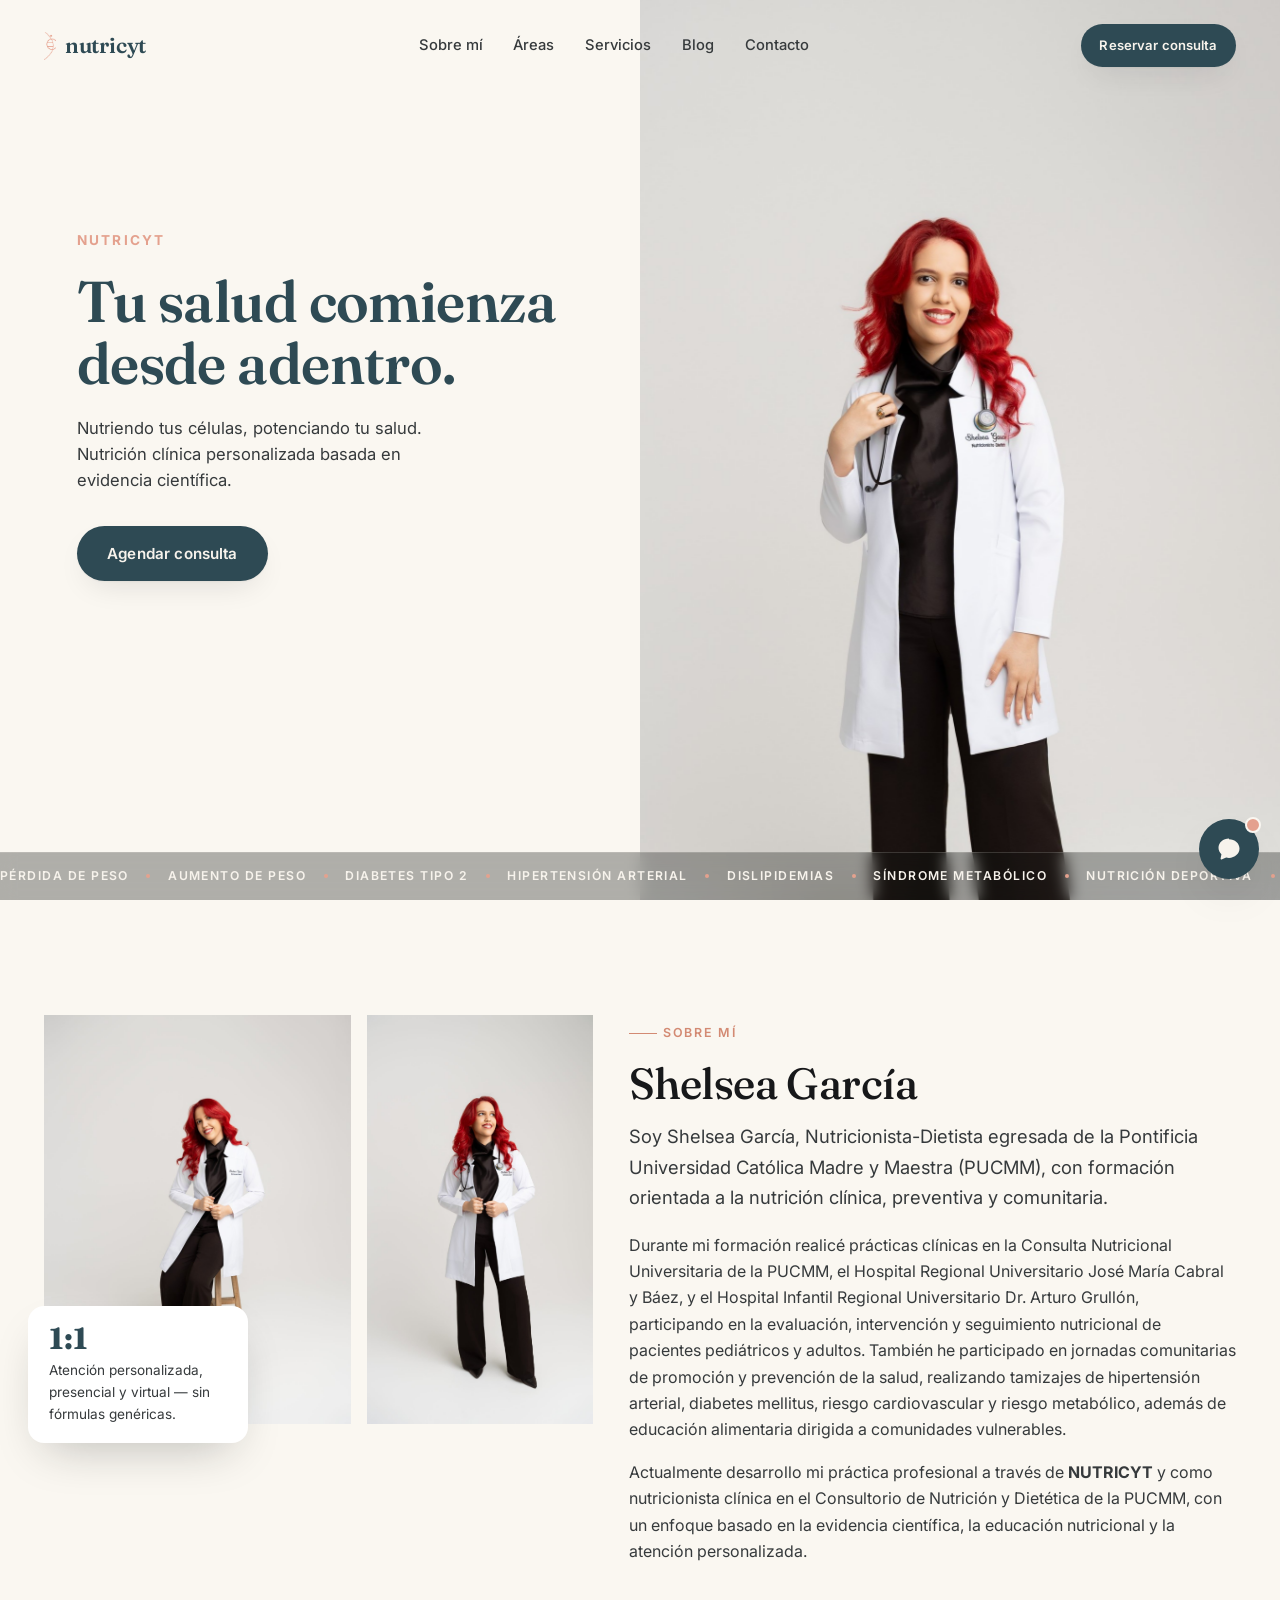
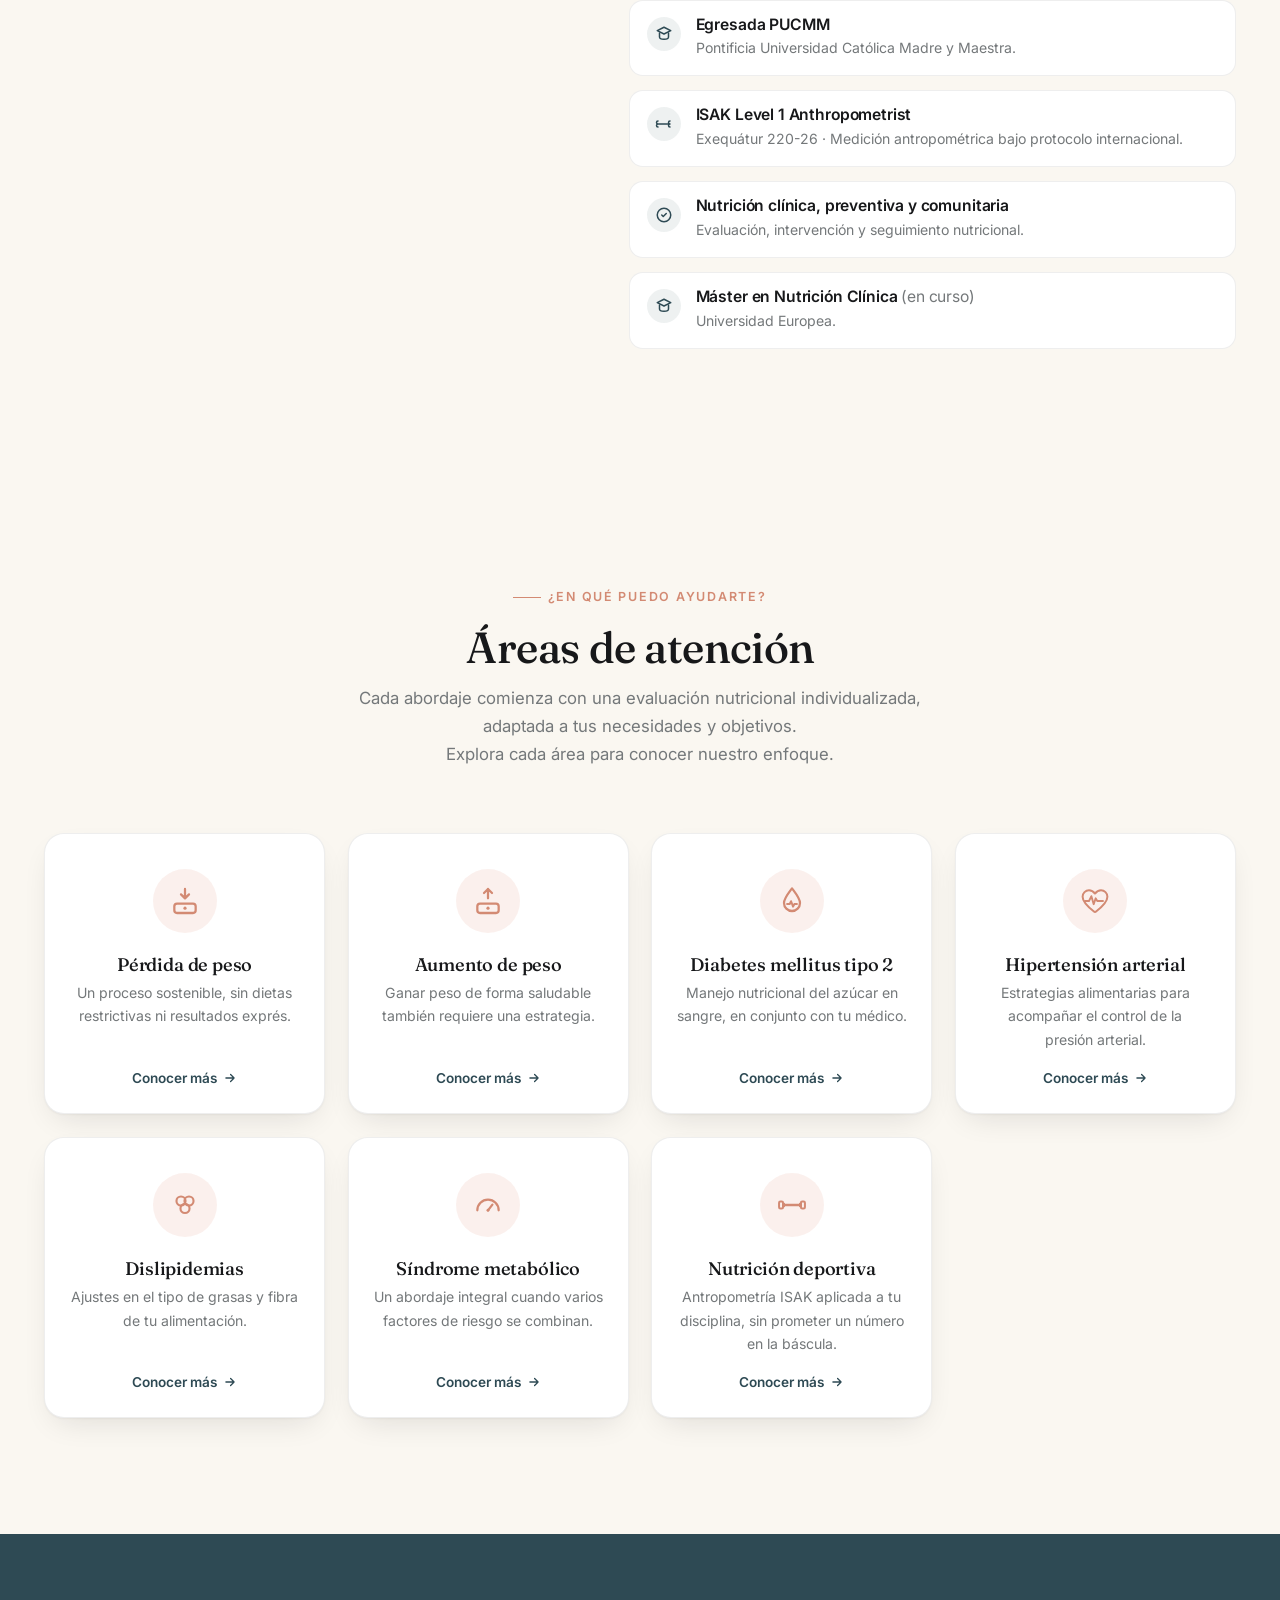
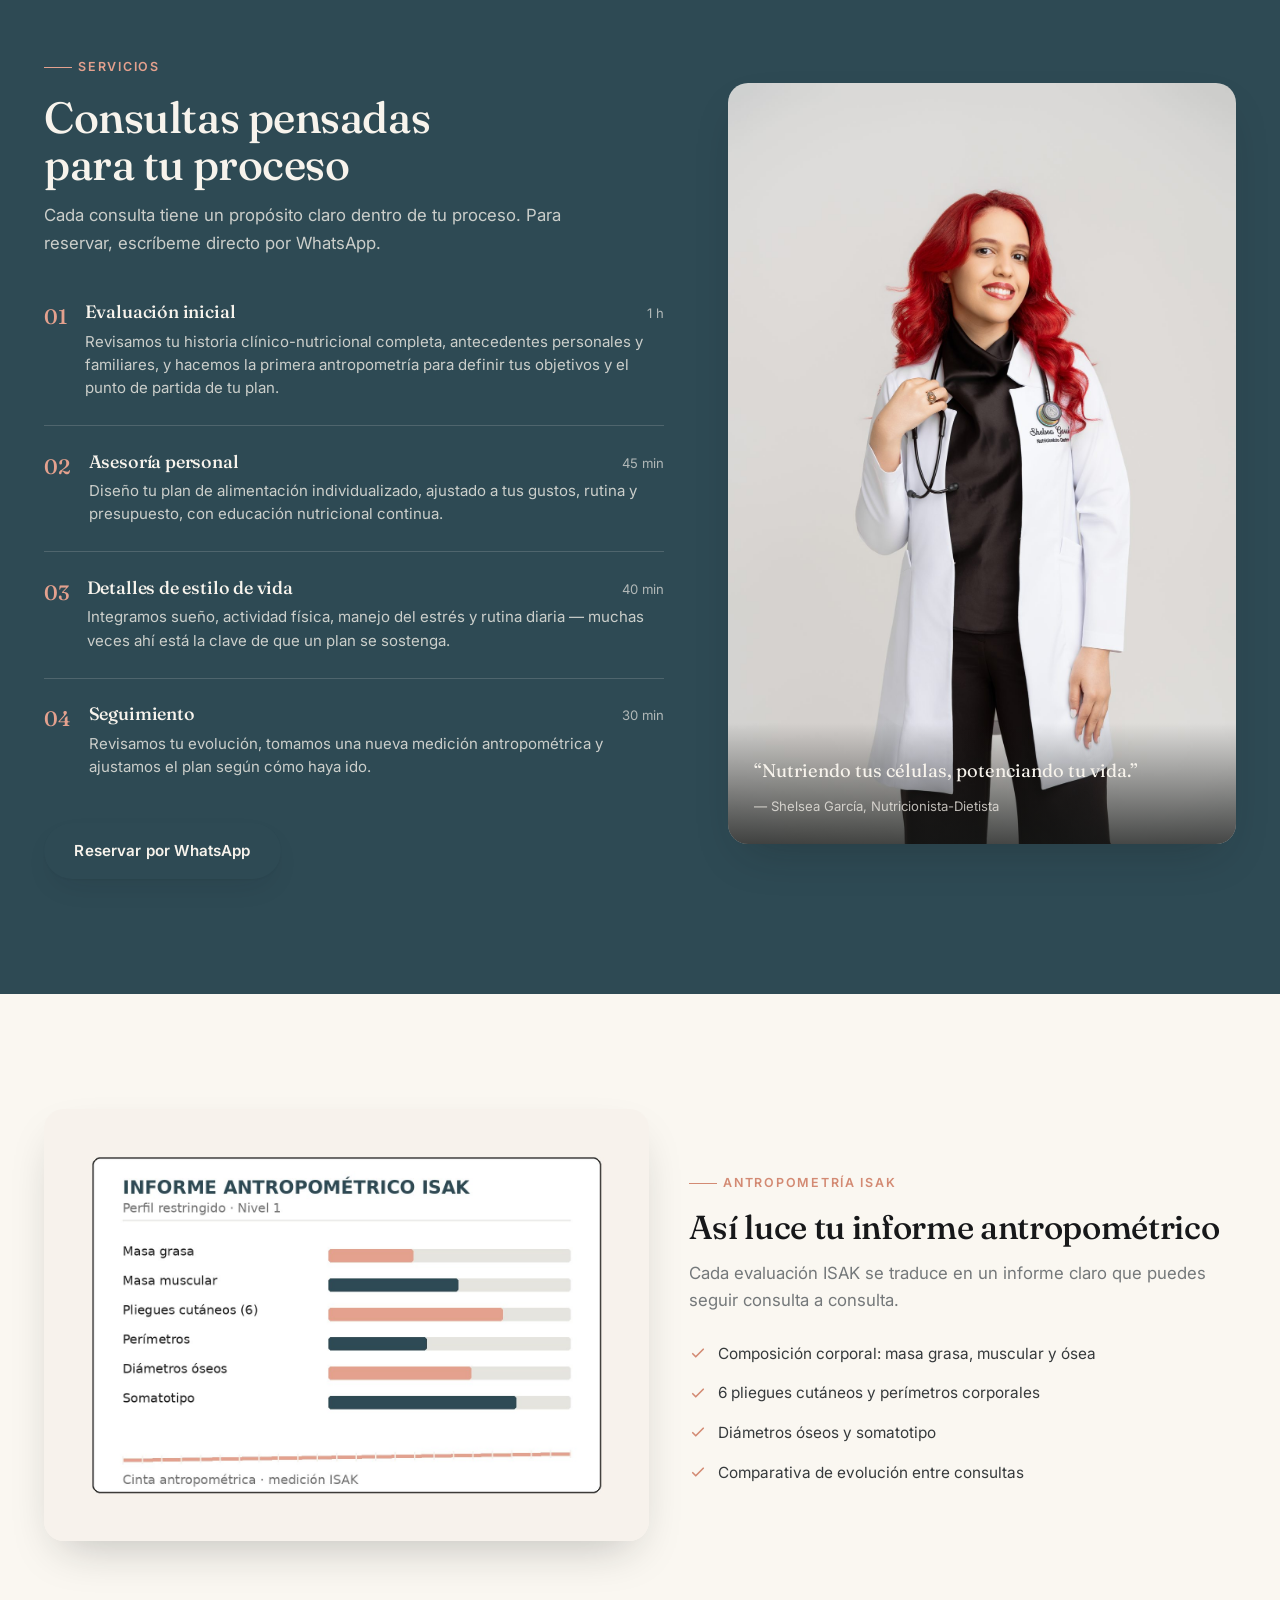
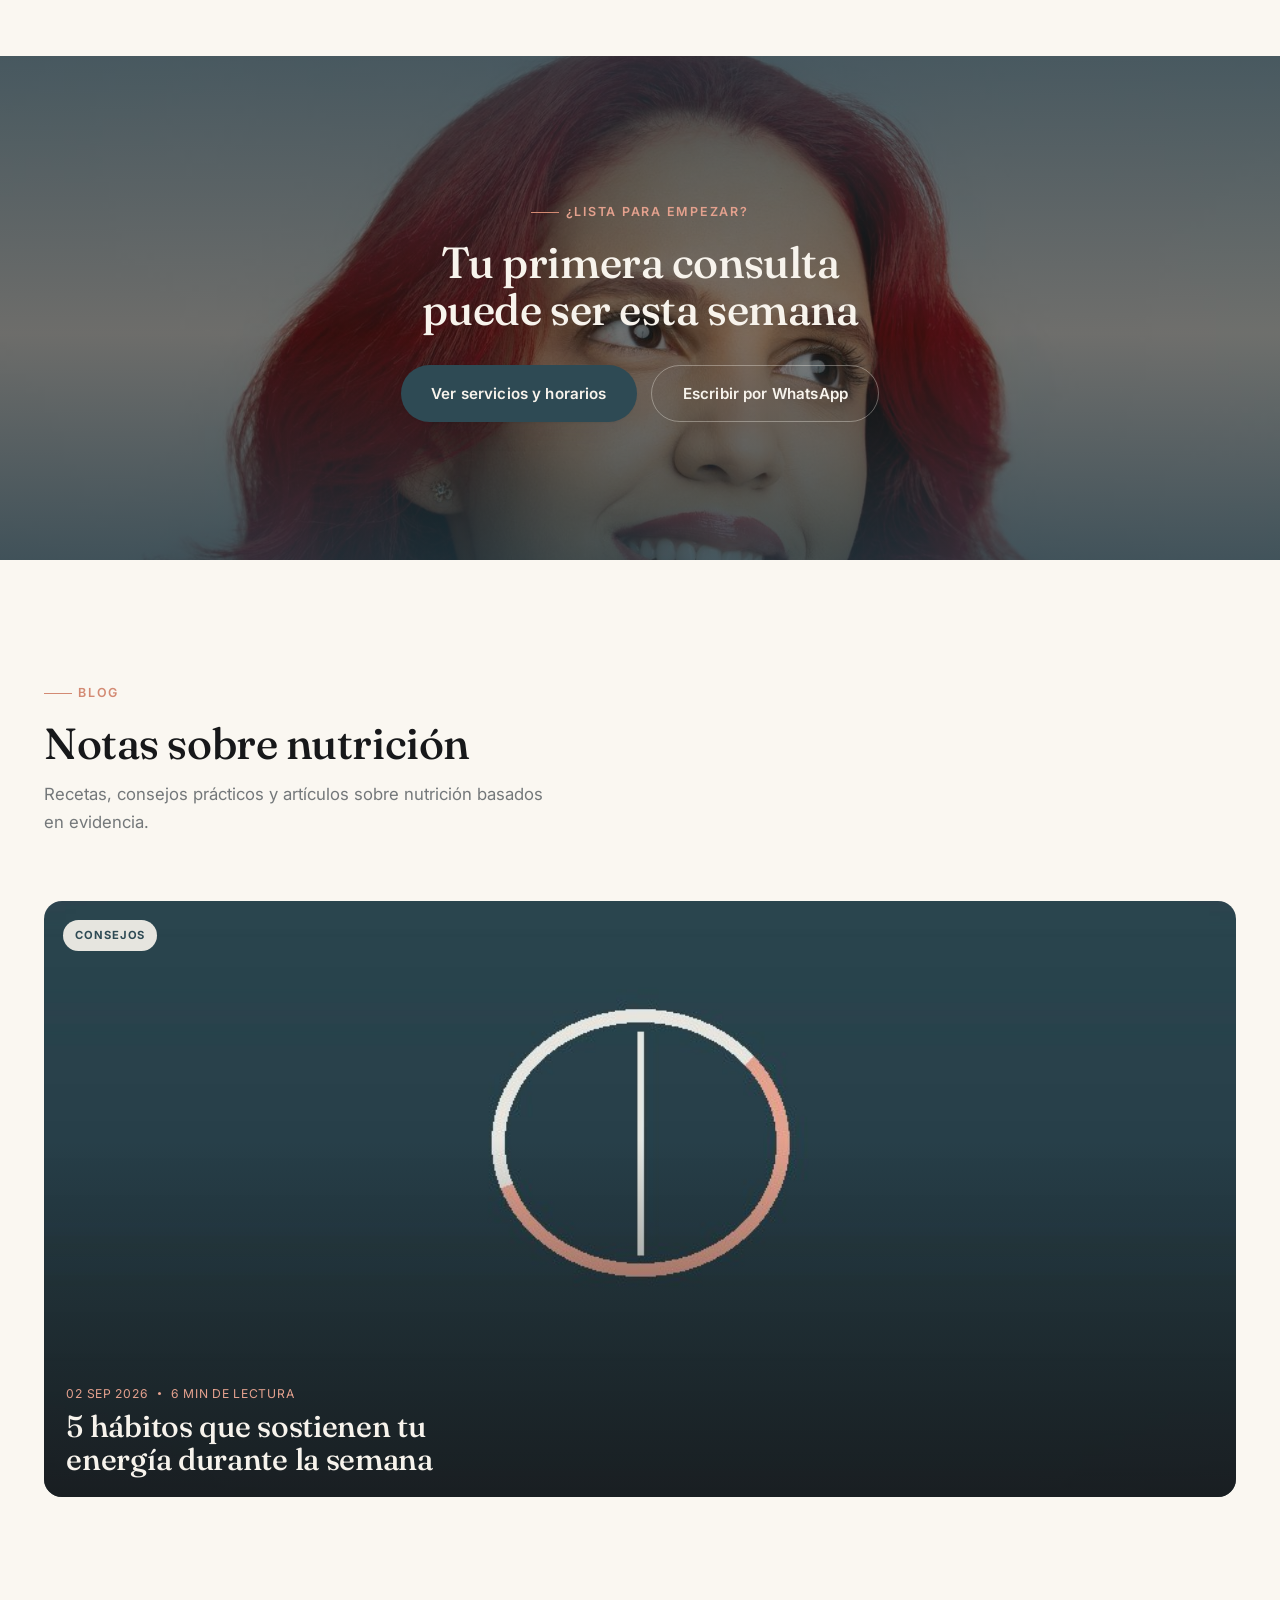
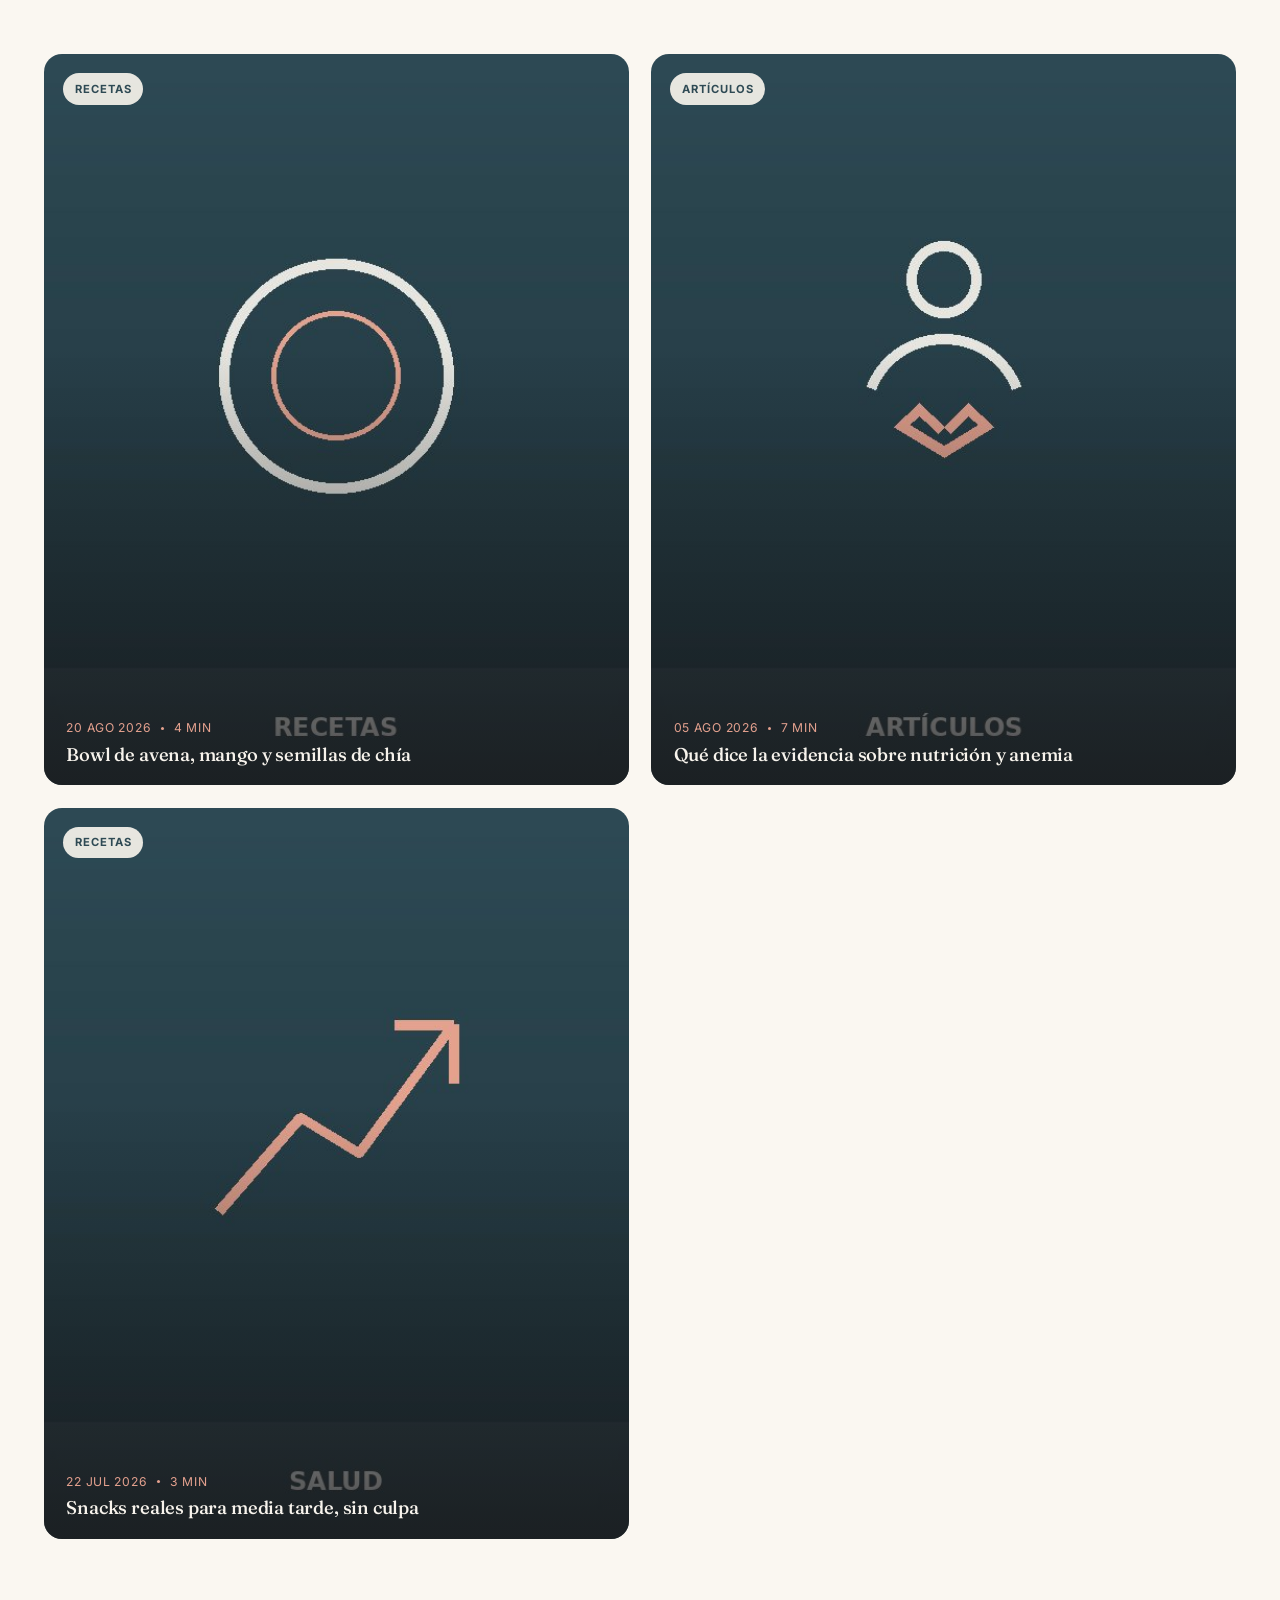
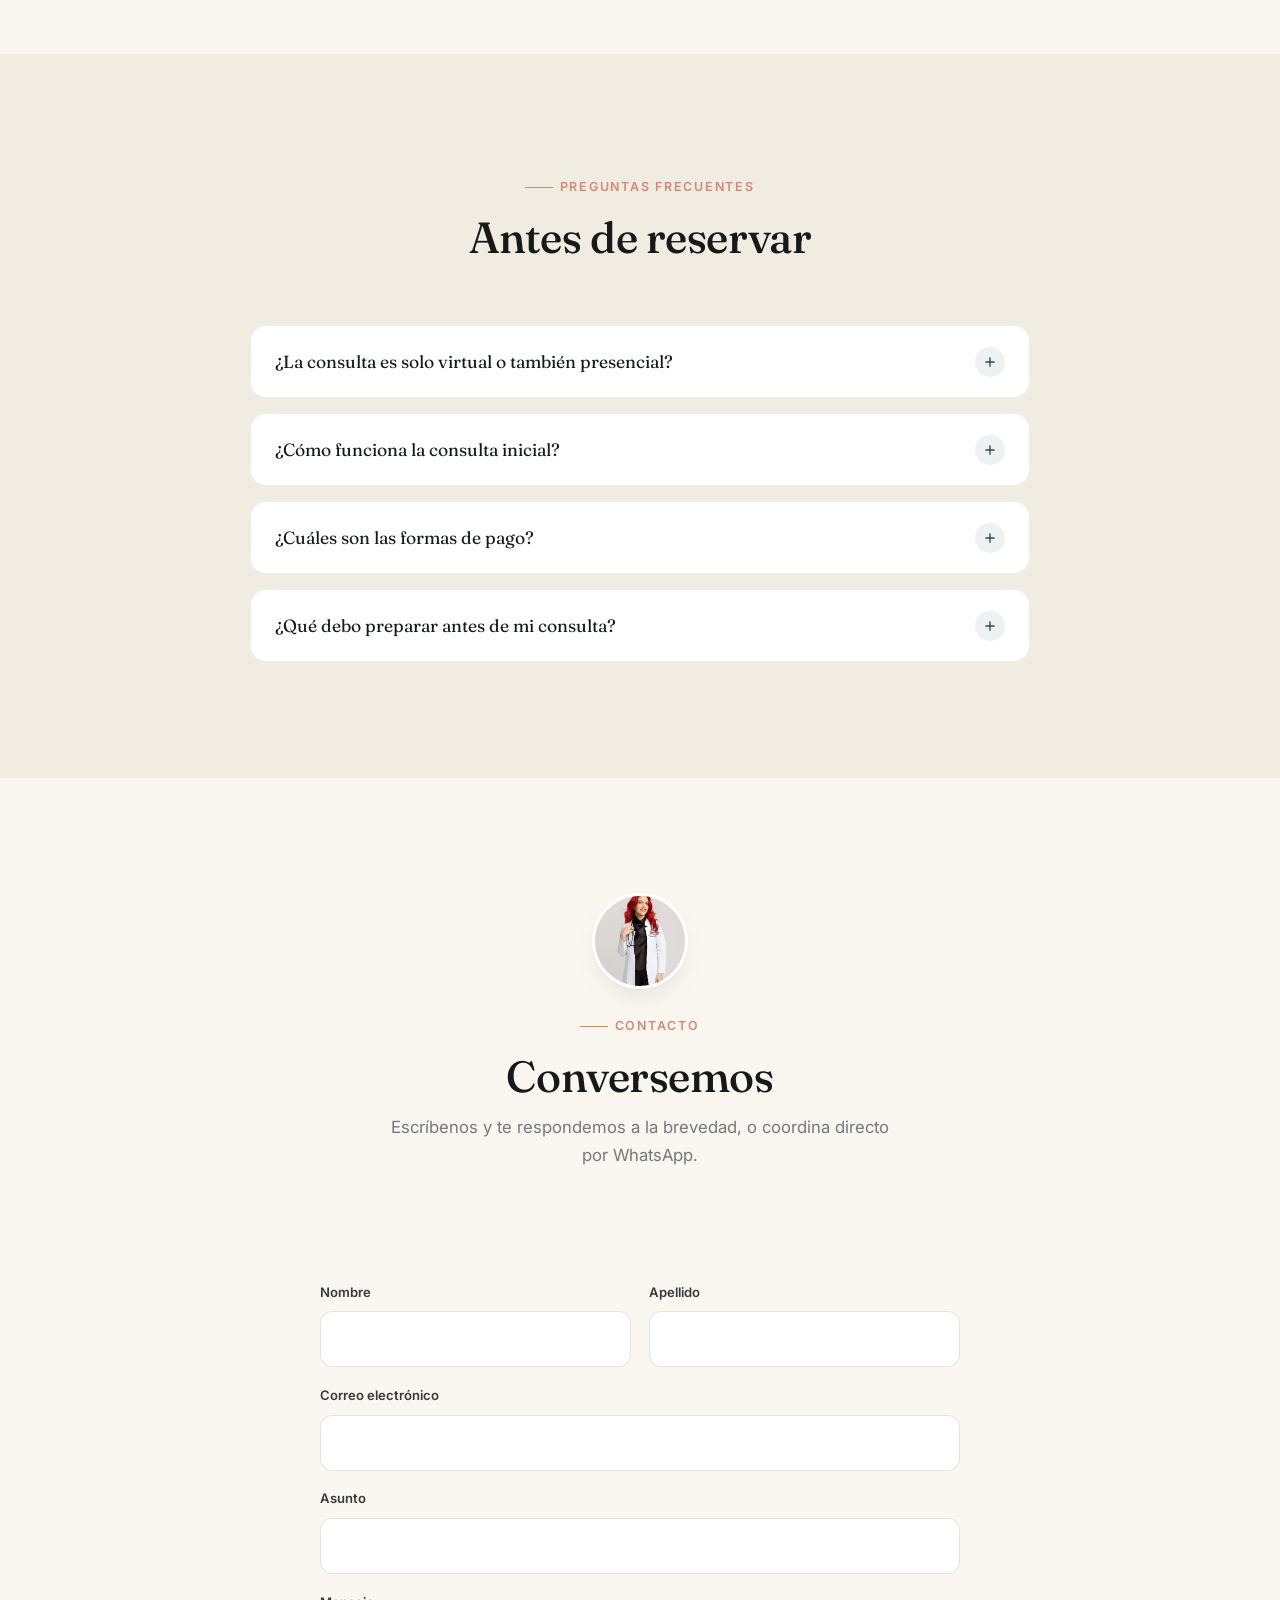
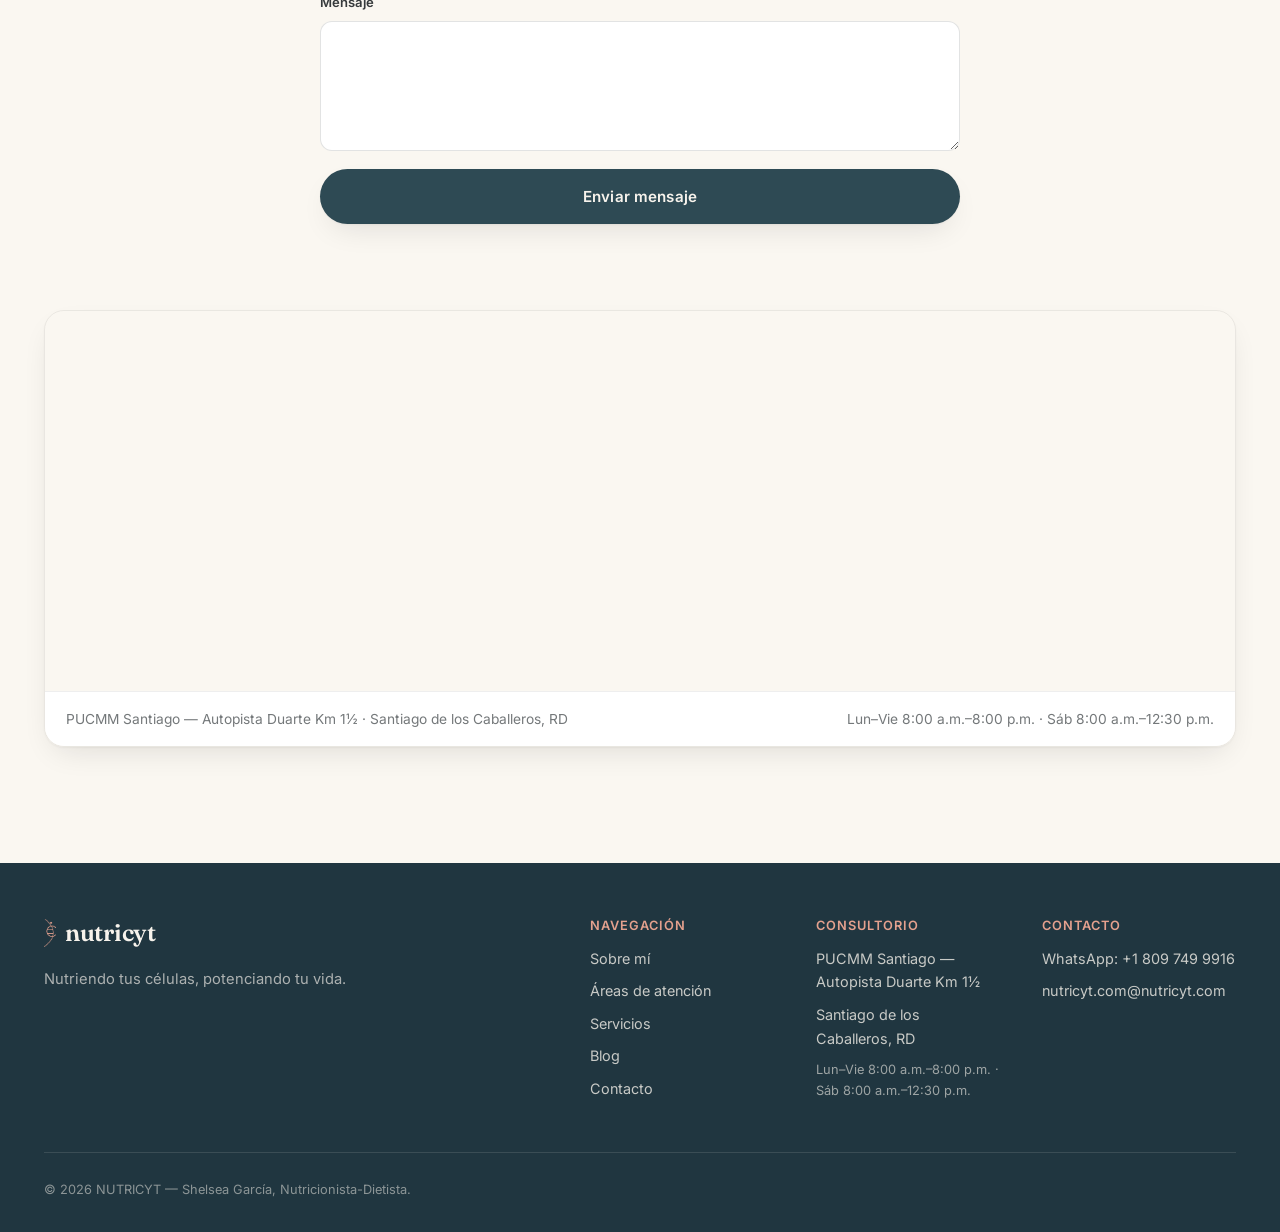
==== commit 30108006: "Redesign Servicios as an editorial numbered-list band Replace the expandable card grid with a full-w" ====
--- a/index.html
+++ b/index.html
@@ -251,104 +251,77 @@
   <!-- =========================================================
        SERVICIOS
        ========================================================= -->
-  <section class="section section-alt" id="servicios">
+  <section class="services-band" id="servicios">
+    <div class="container services-band-grid">
+      <div class="services-band-text reveal">
+        <p class="eyebrow eyebrow-on-dark">Servicios</p>
+        <h2 class="section-title services-band-title">Consultas pensadas para tu proceso</h2>
+        <p class="services-band-sub">Cada consulta tiene un propósito claro dentro de tu proceso. Para reservar, escríbeme directo por WhatsApp.</p>
+
+        <ol class="services-list">
+          <li>
+            <span class="services-list-num">01</span>
+            <div class="services-list-body">
+              <div class="services-list-head">
+                <h3>Evaluación inicial</h3>
+                <span class="services-list-meta">1 h</span>
+              </div>
+              <p>Revisamos tu historia clínico-nutricional completa, antecedentes personales y familiares, y hacemos la primera antropometría para definir tus objetivos y el punto de partida de tu plan.</p>
+            </div>
+          </li>
+          <li>
+            <span class="services-list-num">02</span>
+            <div class="services-list-body">
+              <div class="services-list-head">
+                <h3>Asesoría personal</h3>
+                <span class="services-list-meta">45 min</span>
+              </div>
+              <p>Diseño tu plan de alimentación individualizado, ajustado a tus gustos, rutina y presupuesto, con educación nutricional continua.</p>
+            </div>
+          </li>
+          <li>
+            <span class="services-list-num">03</span>
+            <div class="services-list-body">
+              <div class="services-list-head">
+                <h3>Detalles de estilo de vida</h3>
+                <span class="services-list-meta">40 min</span>
+              </div>
+              <p>Integramos sueño, actividad física, manejo del estrés y rutina diaria — muchas veces ahí está la clave de que un plan se sostenga.</p>
+            </div>
+          </li>
+          <li>
+            <span class="services-list-num">04</span>
+            <div class="services-list-body">
+              <div class="services-list-head">
+                <h3>Seguimiento</h3>
+                <span class="services-list-meta">30 min</span>
+              </div>
+              <p>Revisamos tu evolución, tomamos una nueva medición antropométrica y ajustamos el plan según cómo haya ido.</p>
+            </div>
+          </li>
+        </ol>
+
+        <div class="services-cta reveal">
+          <a class="btn btn-primary" href="https://wa.me/18097499916?text=Hola%2C%20quiero%20reservar%20una%20consulta%20de%20nutrici%C3%B3n" target="_blank" rel="noopener">Reservar por WhatsApp</a>
+        </div>
+      </div>
+
+      <div class="services-band-media reveal">
+        <img src="assets/img/retrato-bata-manos.jpg" alt="Shelsea García sonriendo, con bata blanca" loading="lazy" decoding="async">
+        <div class="services-band-quote">
+          <p>“Nutriendo tus células, potenciando tu vida.”</p>
+          <span>— Shelsea García, Nutricionista-Dietista</span>
+        </div>
+      </div>
+    </div>
+  </section>
+
+  <!-- =========================================================
+       ISAK
+       ========================================================= -->
+  <section class="section">
     <div class="container">
-      <div class="section-head center reveal">
-        <p class="eyebrow" style="justify-content:center;">Servicios</p>
-        <h2 class="section-title">Consultas pensadas para tu proceso</h2>
-        <p class="section-sub" style="margin-inline:auto;">Toca cada servicio para ver en qué consiste. Para reservar, escríbeme directo por WhatsApp.</p>
-      </div>
-
-      <div class="services-grid reveal-stagger">
-
-        <details class="service-card">
-          <summary class="service-summary">
-            <div class="service-media">
-              <img src="assets/img/servicio-evaluacion-inicial.jpg" alt="Ilustración del servicio Evaluación inicial" loading="lazy" decoding="async">
-            </div>
-            <div class="service-head">
-              <h3 class="service-title">Evaluación inicial</h3>
-              <div class="service-meta"><span>1 h</span></div>
-            </div>
-            <span class="service-expand-icon" aria-hidden="true"><svg width="14" height="14" viewBox="0 0 24 24" fill="none"><path d="M12 5v14M5 12h14" stroke="currentColor" stroke-width="2.4" stroke-linecap="round"/></svg></span>
-          </summary>
-          <div class="service-detail">
-            <p>Revisamos tu historia clínico-nutricional completa: hábitos alimenticios, antecedentes personales y familiares (por ejemplo diabetes, hipertensión, dislipidemia o alteraciones tiroideas), y hacemos la primera antropometría. Con eso definimos objetivos realistas y el punto de partida de tu plan.</p>
-          </div>
-        </details>
-
-        <details class="service-card">
-          <summary class="service-summary">
-            <div class="service-media">
-              <img src="assets/img/servicio-asesoria-personal.jpg" alt="Ilustración del servicio Asesoría personal" loading="lazy" decoding="async">
-            </div>
-            <div class="service-head">
-              <h3 class="service-title">Asesoría personal</h3>
-              <div class="service-meta"><span>45 min</span></div>
-            </div>
-            <span class="service-expand-icon" aria-hidden="true"><svg width="14" height="14" viewBox="0 0 24 24" fill="none"><path d="M12 5v14M5 12h14" stroke="currentColor" stroke-width="2.4" stroke-linecap="round"/></svg></span>
-          </summary>
-          <div class="service-detail">
-            <p>Diseño tu plan de alimentación individualizado, ajustado a tus gustos, rutina y presupuesto — no una dieta genérica. Incluye educación nutricional continua para que entiendas el porqué de cada recomendación.</p>
-          </div>
-        </details>
-
-        <details class="service-card">
-          <summary class="service-summary">
-            <div class="service-media">
-              <img src="assets/img/servicio-estilo-vida.jpg" alt="Ilustración del servicio Detalles de estilo de vida" loading="lazy" decoding="async">
-            </div>
-            <div class="service-head">
-              <h3 class="service-title">Detalles de estilo de vida</h3>
-              <div class="service-meta"><span>40 min</span></div>
-            </div>
-            <span class="service-expand-icon" aria-hidden="true"><svg width="14" height="14" viewBox="0 0 24 24" fill="none"><path d="M12 5v14M5 12h14" stroke="currentColor" stroke-width="2.4" stroke-linecap="round"/></svg></span>
-          </summary>
-          <div class="service-detail">
-            <p>Integramos al plan lo que pasa fuera de la comida: calidad del sueño, actividad física, manejo del estrés y rutina diaria. Muchas veces ahí está la clave de por qué un plan funciona o no se sostiene en el tiempo.</p>
-          </div>
-        </details>
-
-        <details class="service-card">
-          <summary class="service-summary">
-            <div class="service-media">
-              <img src="assets/img/servicio-seguimiento.jpg" alt="Ilustración del servicio Seguimiento" loading="lazy" decoding="async">
-            </div>
-            <div class="service-head">
-              <h3 class="service-title">Seguimiento</h3>
-              <div class="service-meta"><span>30 min</span></div>
-            </div>
-            <span class="service-expand-icon" aria-hidden="true"><svg width="14" height="14" viewBox="0 0 24 24" fill="none"><path d="M12 5v14M5 12h14" stroke="currentColor" stroke-width="2.4" stroke-linecap="round"/></svg></span>
-          </summary>
-          <div class="service-detail">
-            <p>Revisamos tu evolución, tomamos una nueva medición antropométrica y ajustamos el plan según cómo haya ido. Espacio también para resolver dudas que hayan surgido en el camino.</p>
-          </div>
-        </details>
-
-        <details class="service-card">
-          <summary class="service-summary">
-            <div class="service-media">
-              <img src="assets/img/servicio-evaluacion-deportiva.jpg" alt="Ilustración del servicio Evaluación nutricional para deportistas" loading="lazy" decoding="async">
-            </div>
-            <div class="service-head">
-              <h3 class="service-title">Evaluación nutricional para deportistas</h3>
-              <div class="service-meta"><span>1 h 30 min</span></div>
-            </div>
-            <span class="service-expand-icon" aria-hidden="true"><svg width="14" height="14" viewBox="0 0 24 24" fill="none"><path d="M12 5v14M5 12h14" stroke="currentColor" stroke-width="2.4" stroke-linecap="round"/></svg></span>
-          </summary>
-          <div class="service-detail">
-            <p>Perfil antropométrico completo bajo protocolo ISAK, pensado para las demandas específicas de tu disciplina deportiva. El plan se ajusta a tus cargas de entrenamiento y objetivos de rendimiento.</p>
-          </div>
-        </details>
-
-      </div>
-
-      <div class="services-cta reveal">
-        <a class="btn btn-primary" href="https://wa.me/18097499916?text=Hola%2C%20quiero%20reservar%20una%20consulta%20de%20nutrici%C3%B3n" target="_blank" rel="noopener">Reservar por WhatsApp</a>
-      </div>
-
-      <!-- ISAK report showcase -->
-      <div class="isak" style="margin-top: clamp(4rem, 8vw, 6rem);">
+      <div class="isak">
         <div class="isak-media reveal">
           <img src="assets/img/informe-isak.jpg" alt="Ejemplo de informe de antropometría ISAK con cinta métrica" loading="lazy" decoding="async">
         </div>
@@ -364,7 +337,6 @@
           </ul>
         </div>
       </div>
-
     </div>
   </section>
 
--- a/styles.css
+++ b/styles.css
@@ -472,53 +472,51 @@
 /* =============================================================
    8. Servicios
    ============================================================= */
-.services-grid {
+.services-band {
+  background: var(--petroleo);
+  color: var(--cream);
+  padding-block: clamp(4rem, 9vw, 8rem);
+}
+.services-band-grid {
   display: grid;
-  grid-template-columns: repeat(auto-fill, minmax(270px, 1fr));
-  gap: 1.6rem;
-}
-.service-card {
-  display: block;
-  background: var(--paper);
-  border-radius: 20px;
-  overflow: hidden;
-  border: 1px solid var(--line-soft);
-  box-shadow: var(--shadow-soft);
-  transition: transform .5s var(--ease-out), box-shadow .5s var(--ease-out);
-}
-.service-card:hover { transform: translateY(-6px); box-shadow: var(--shadow-lift); }
-.service-summary {
-  list-style: none;
-  cursor: pointer;
-  display: flex;
-  flex-direction: column;
-}
-.service-summary::-webkit-details-marker { display: none; }
-.service-media { aspect-ratio: 4/3; overflow: hidden; }
-.service-media img { width: 100%; height: 100%; object-fit: cover; transition: transform .8s var(--ease-out); }
-.service-card:hover .service-media img { transform: scale(1.06); }
-.service-head {
-  padding: 1.3rem 1.5rem 0.4rem;
-  display: flex;
-  align-items: flex-start;
-  justify-content: space-between;
-  gap: 0.8rem;
-}
-.service-title { font-size: 1.22rem; margin-bottom: 0.35rem; }
-.service-meta { display: flex; align-items: center; gap: 0.7rem; font-size: 0.85rem; color: var(--ink-mute); }
-.service-expand-icon {
+  gap: clamp(2.5rem, 5vw, 4rem);
+  align-items: center;
+}
+.eyebrow-on-dark { color: var(--coral); }
+.eyebrow-on-dark::before { background: var(--coral); }
+.services-band-title { color: var(--cream); }
+.services-band-sub { font-size: 1.05rem; color: rgba(247,243,236,0.78); max-width: 52ch; margin-bottom: clamp(2rem, 4vw, 2.8rem); }
+.services-list { display: grid; gap: 1.6rem; }
+.services-list > li {
+  display: flex;
+  gap: 1.1rem;
+  padding-top: 1.6rem;
+  border-top: 1px solid rgba(247,243,236,0.16);
+}
+.services-list > li:first-child { padding-top: 0; border-top: none; }
+.services-list-num {
   flex-shrink: 0;
-  width: 30px; height: 30px;
-  margin-top: 0.2rem;
-  border-radius: 50%;
-  background: var(--petroleo-soft);
-  color: var(--petroleo);
-  display: flex; align-items: center; justify-content: center;
-  transition: transform .4s var(--ease-out), background-color .3s var(--ease-out);
-}
-.service-card[open] .service-expand-icon { transform: rotate(45deg); background: var(--coral); color: var(--petroleo-d); }
-.service-detail { padding: 0 1.5rem 1.6rem; font-size: 0.92rem; color: var(--ink-mute); }
-.services-cta { text-align: center; margin-top: clamp(2.5rem, 5vw, 3.5rem); }
+  font-family: var(--serif);
+  font-size: 1.3rem;
+  font-weight: 500;
+  color: var(--coral);
+  line-height: 1.4;
+}
+.services-list-head { display: flex; align-items: baseline; justify-content: space-between; gap: 0.8rem; margin-bottom: 0.3rem; }
+.services-list-head h3 { font-size: 1.12rem; color: var(--cream); margin: 0; }
+.services-list-meta { flex-shrink: 0; font-family: var(--sans); font-size: 0.82rem; color: rgba(247,243,236,0.65); }
+.services-list-body p { font-size: 0.94rem; color: rgba(247,243,236,0.78); line-height: 1.55; }
+.services-cta { margin-top: clamp(2rem, 4vw, 2.8rem); }
+.services-band-media { position: relative; border-radius: 20px; overflow: hidden; box-shadow: var(--shadow-lift); }
+.services-band-media img { width: 100%; height: 100%; object-fit: cover; display: block; min-height: 360px; }
+.services-band-quote {
+  position: absolute; left: 0; right: 0; bottom: 0;
+  padding: 2.2rem 1.6rem 1.6rem;
+  background: linear-gradient(180deg, transparent, rgba(20,22,21,0.75));
+  color: var(--cream);
+}
+.services-band-quote p { font-family: var(--serif); font-size: 1.15rem; line-height: 1.4; margin-bottom: 0.5rem; }
+.services-band-quote span { font-size: 0.82rem; color: rgba(247,243,236,0.75); }
 
 /* =============================================================
    9. ISAK showcase
@@ -941,6 +939,8 @@
 @media (min-width: 720px) {
   .about-grid { grid-template-columns: 0.95fr 1.05fr; }
   .isak { grid-template-columns: 1.05fr 0.95fr; }
+  .services-band-grid { grid-template-columns: 1.1fr 0.9fr; }
+  .services-band-media img { min-height: 100%; }
   .form-row { grid-template-columns: 1fr 1fr; }
   .footer-top { grid-template-columns: 1.1fr 1.4fr; }
 }
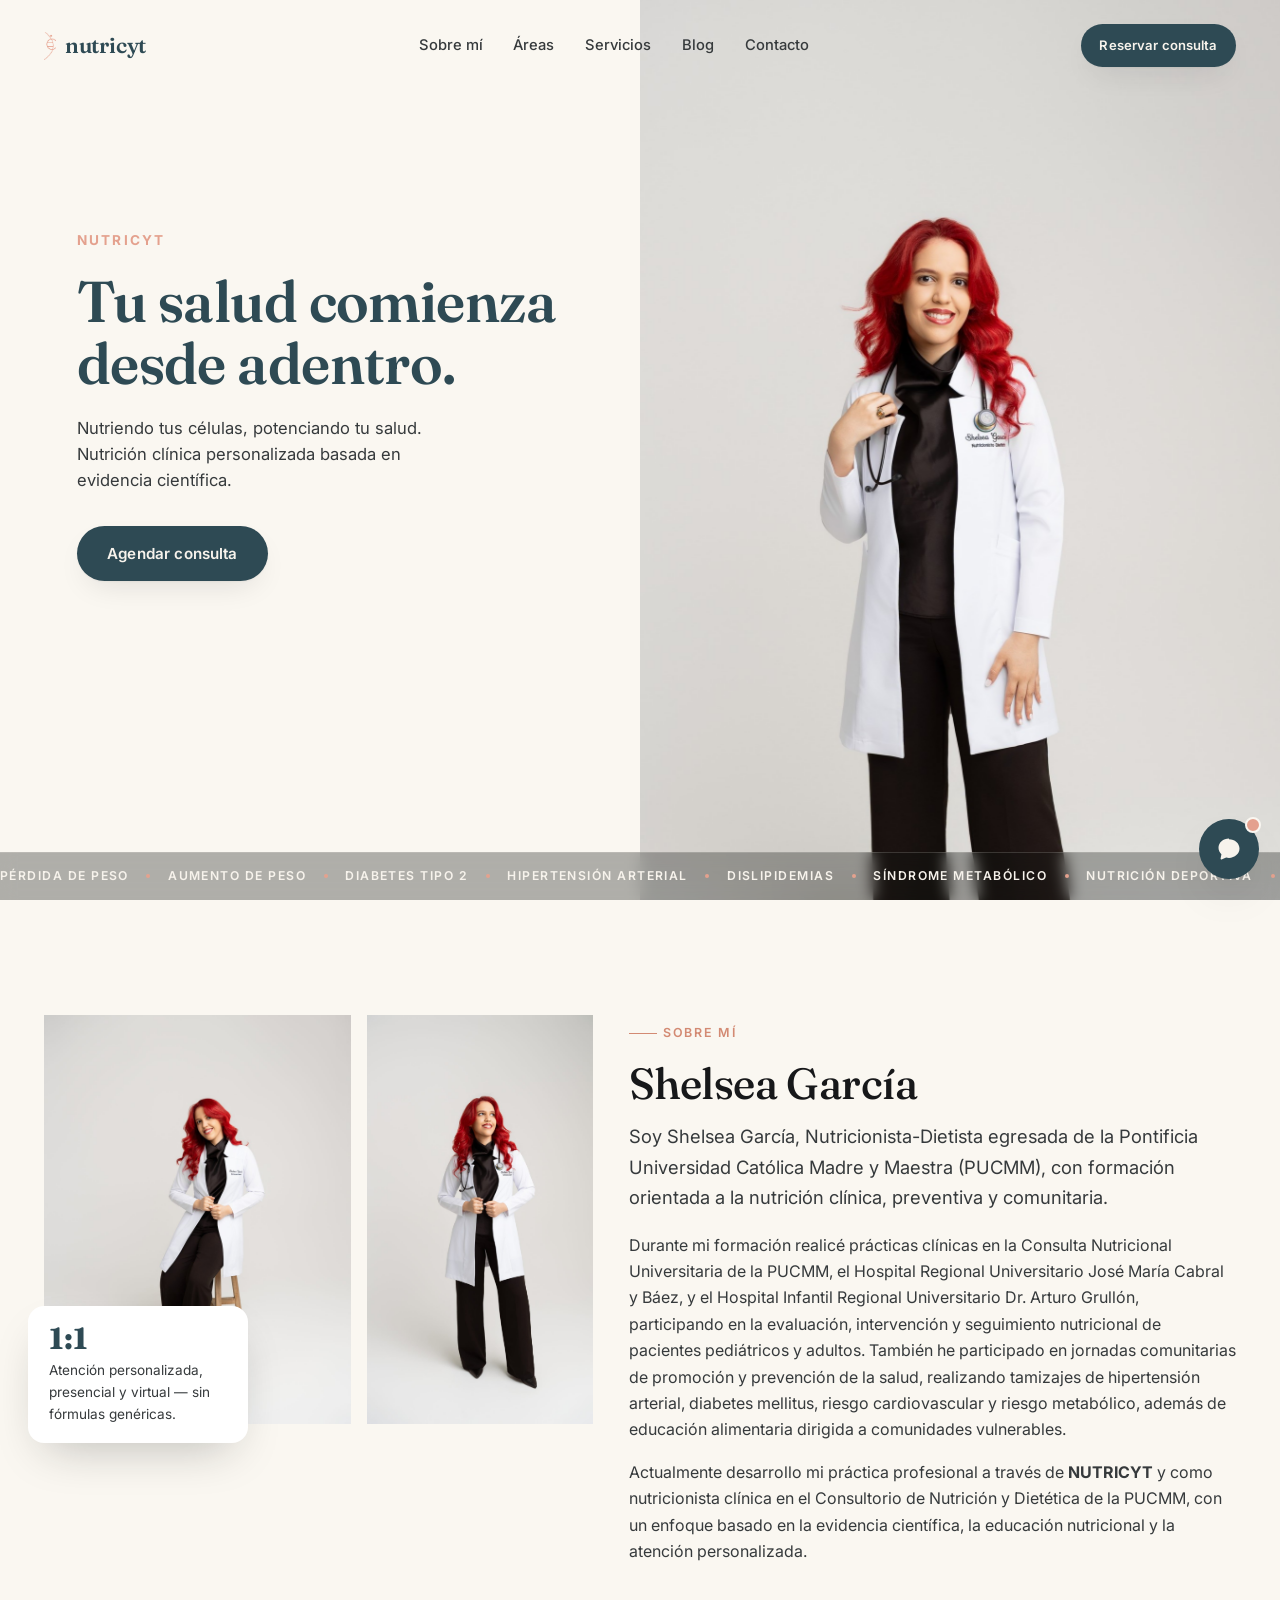
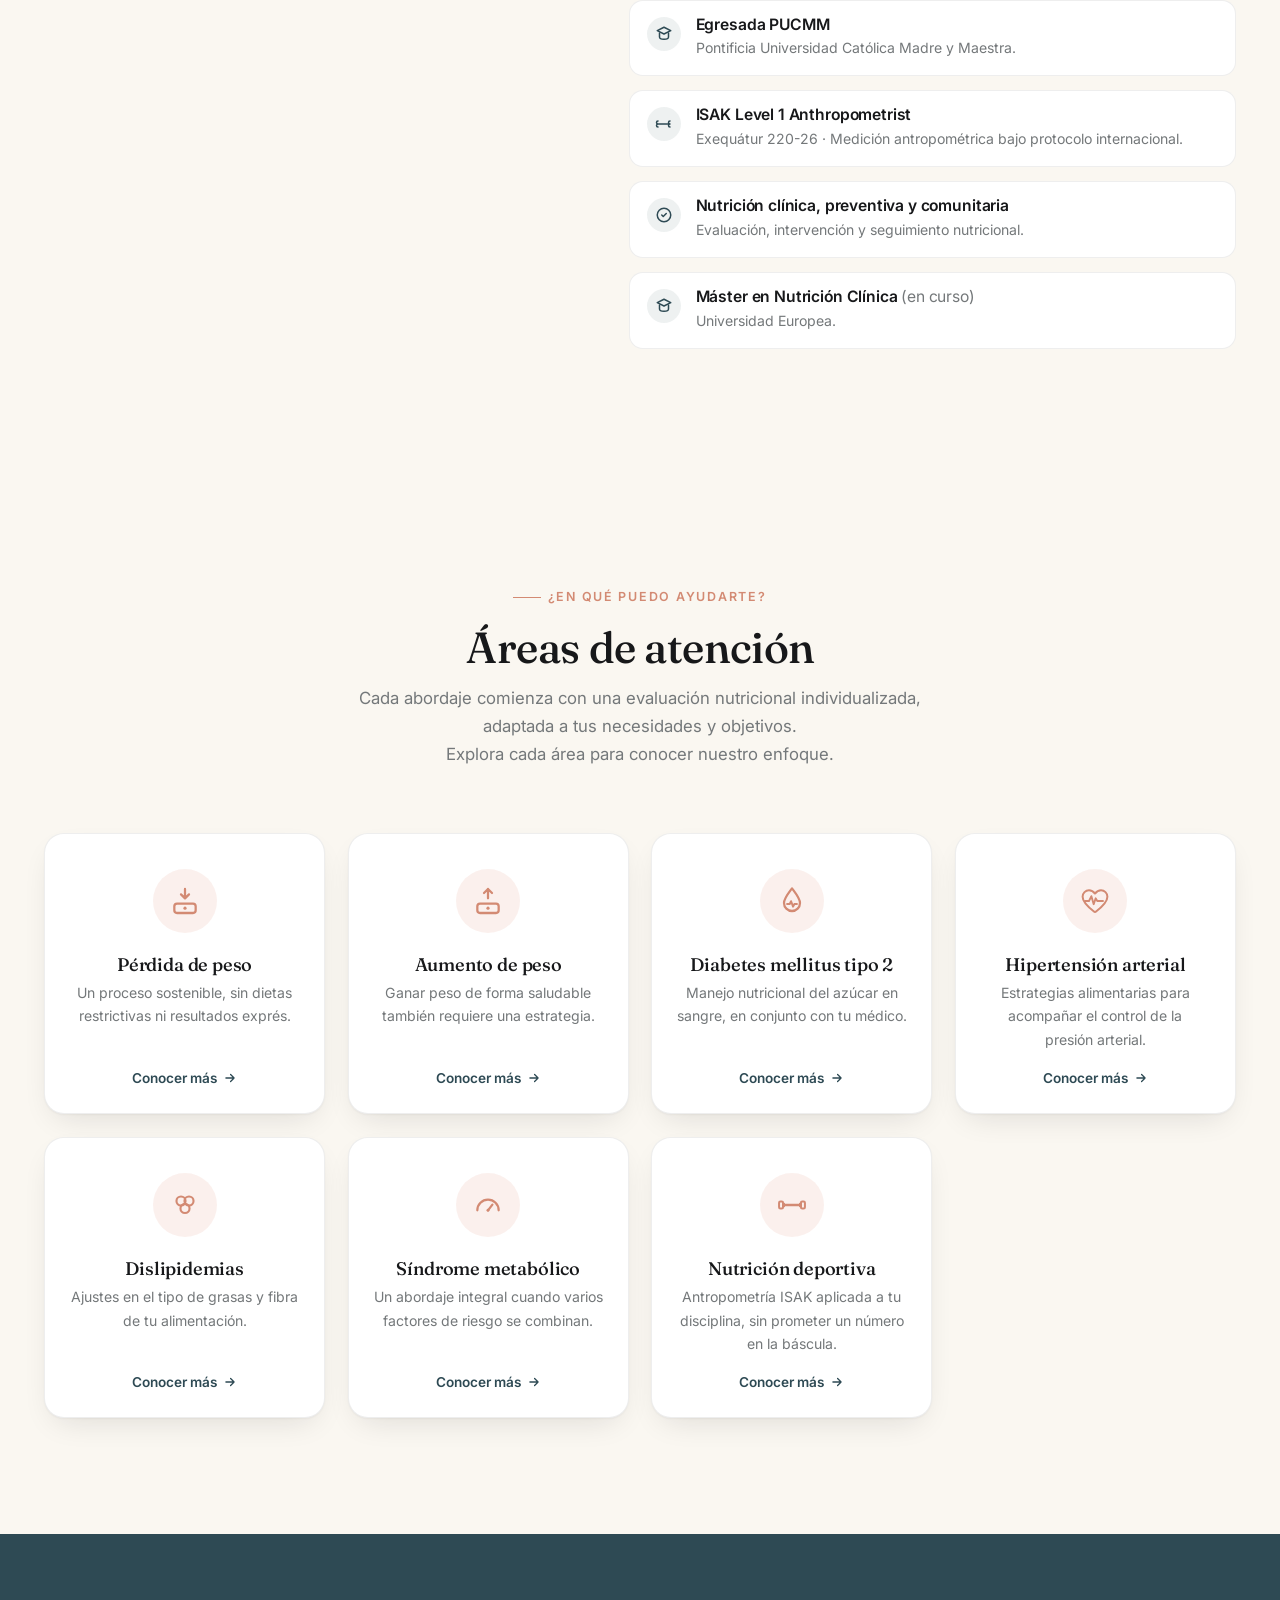
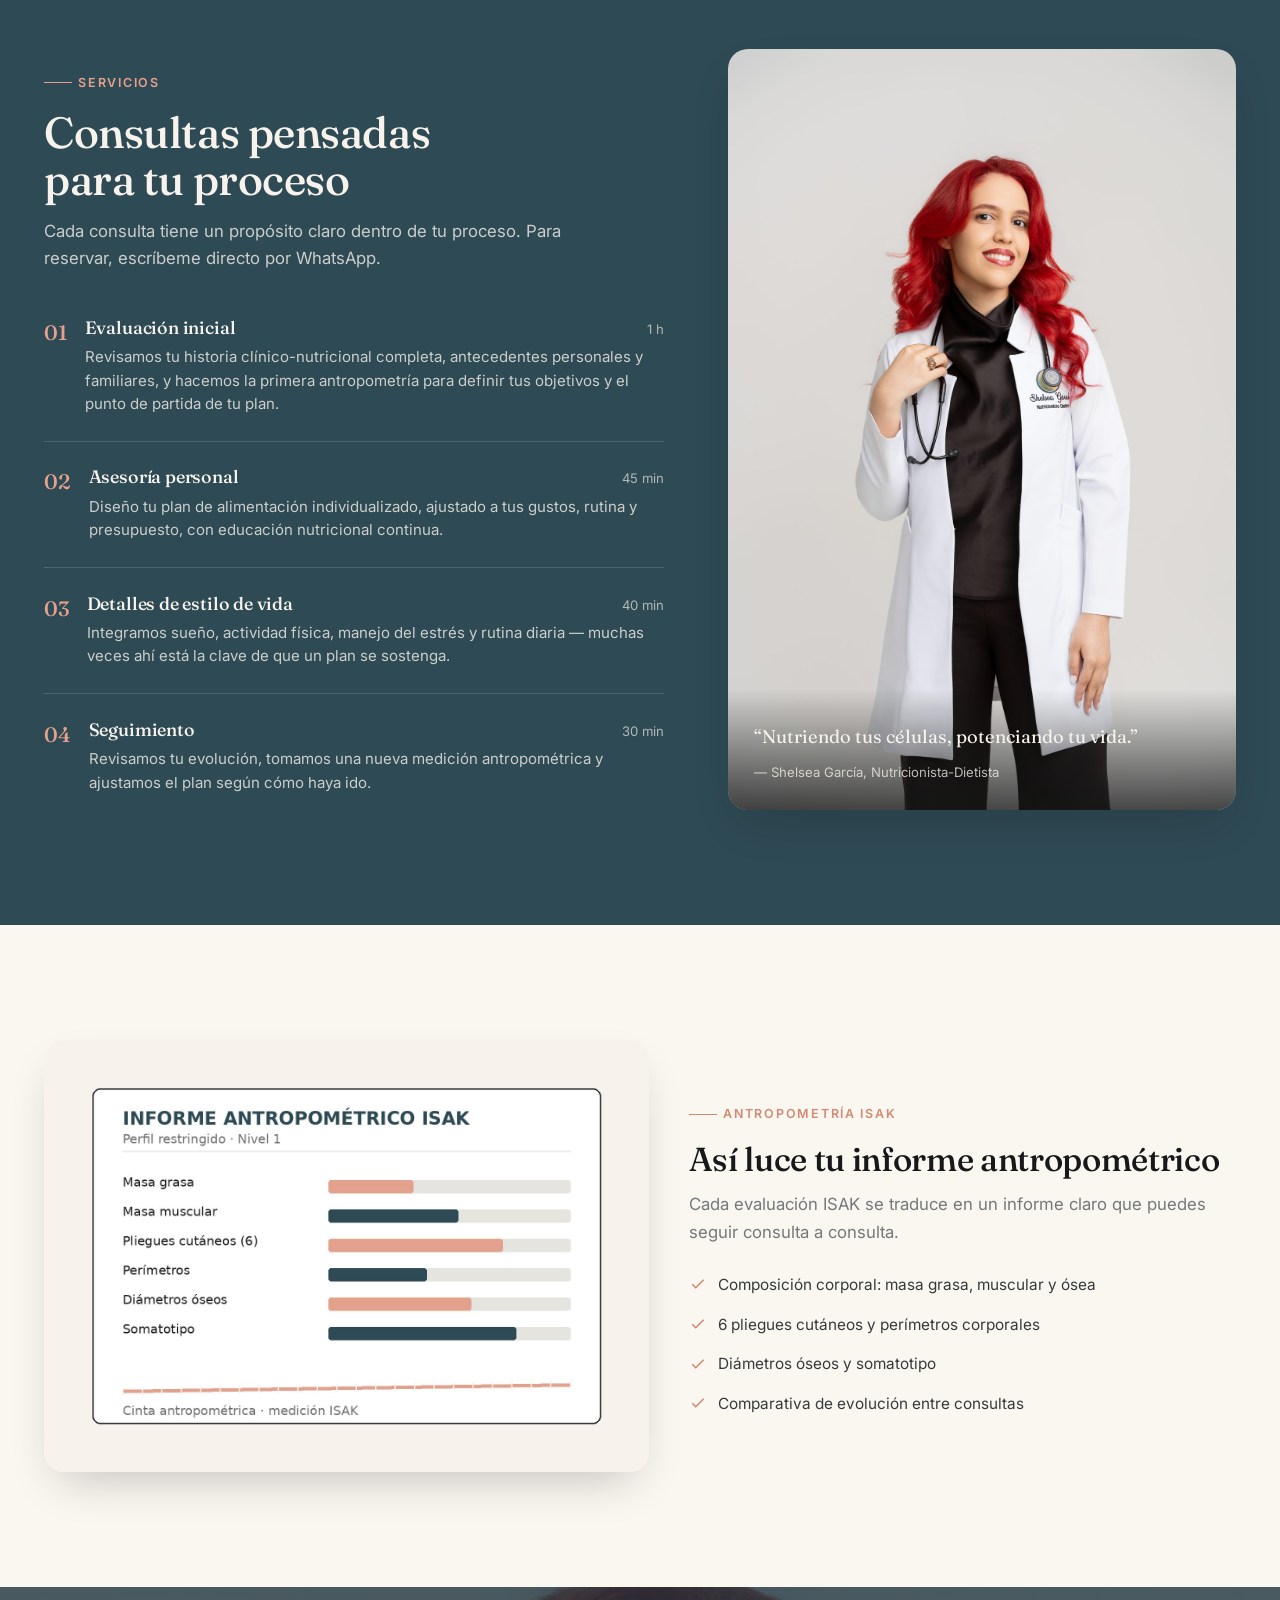
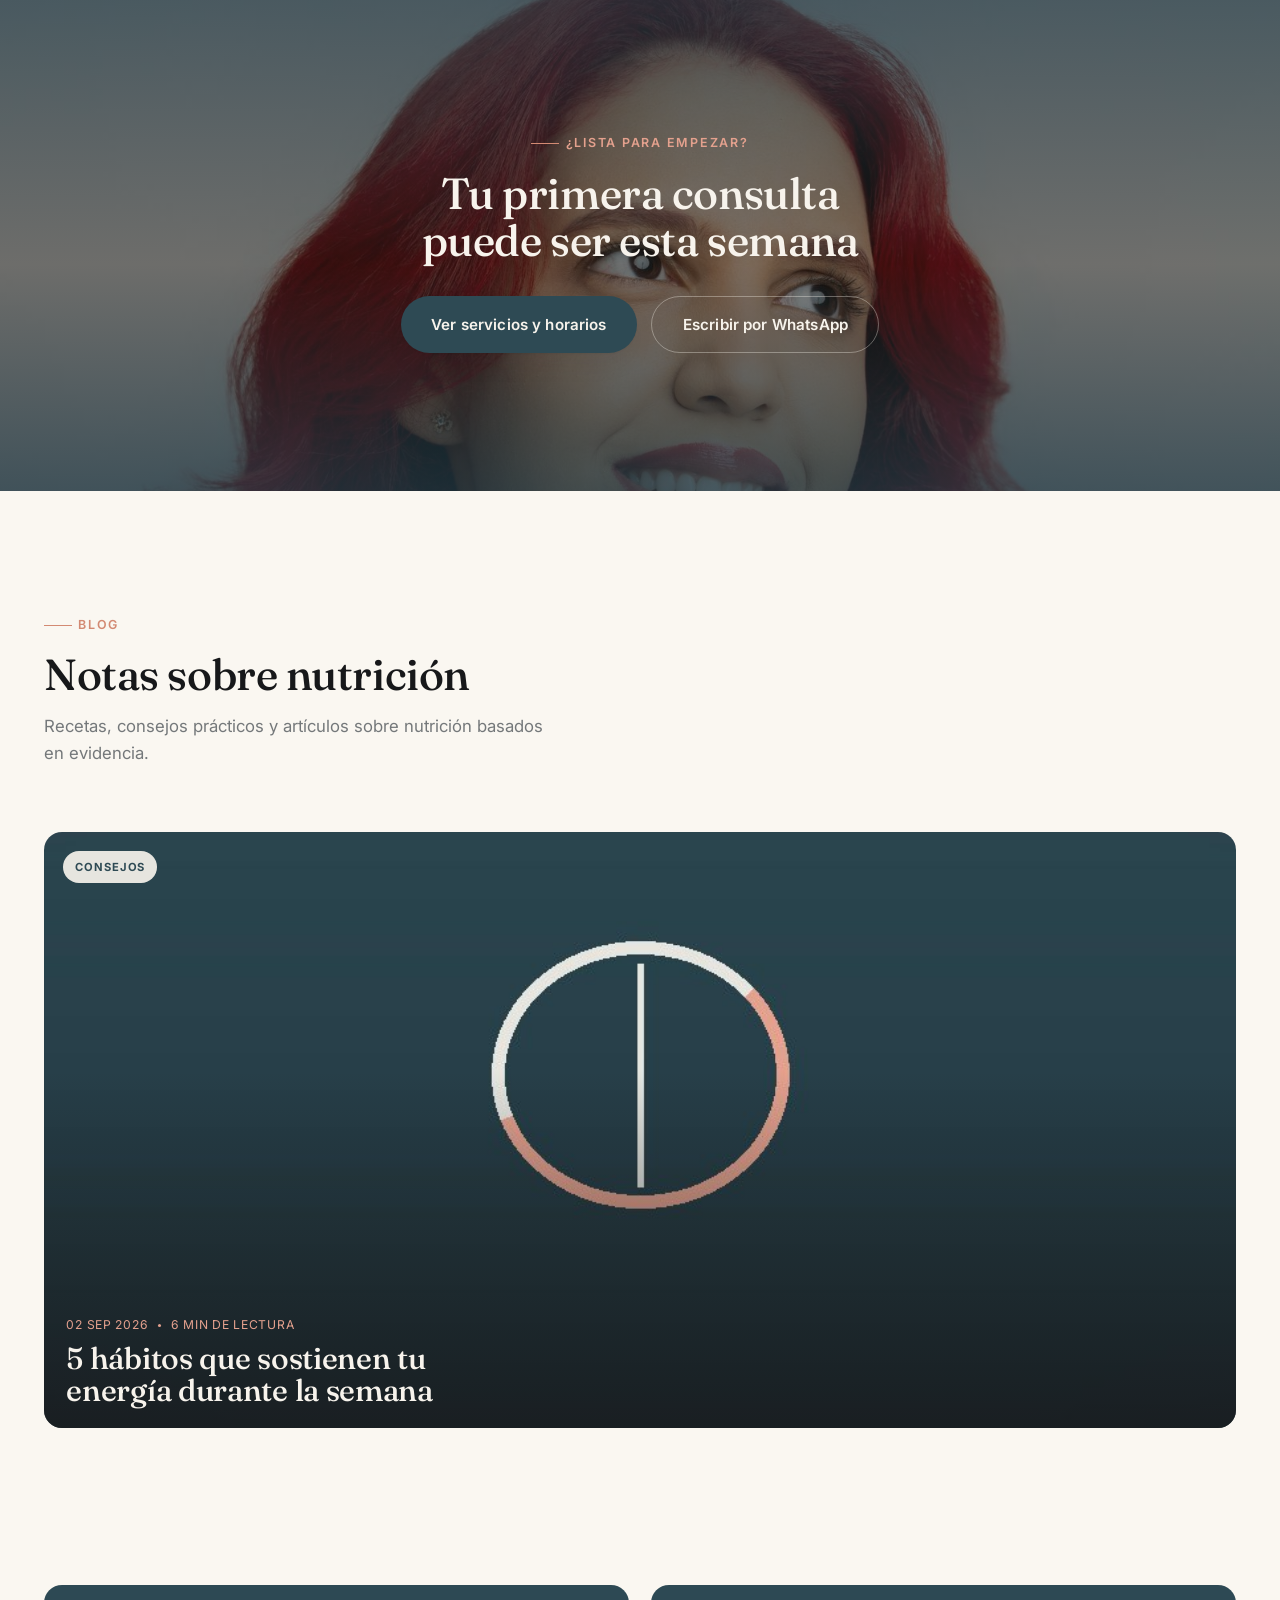
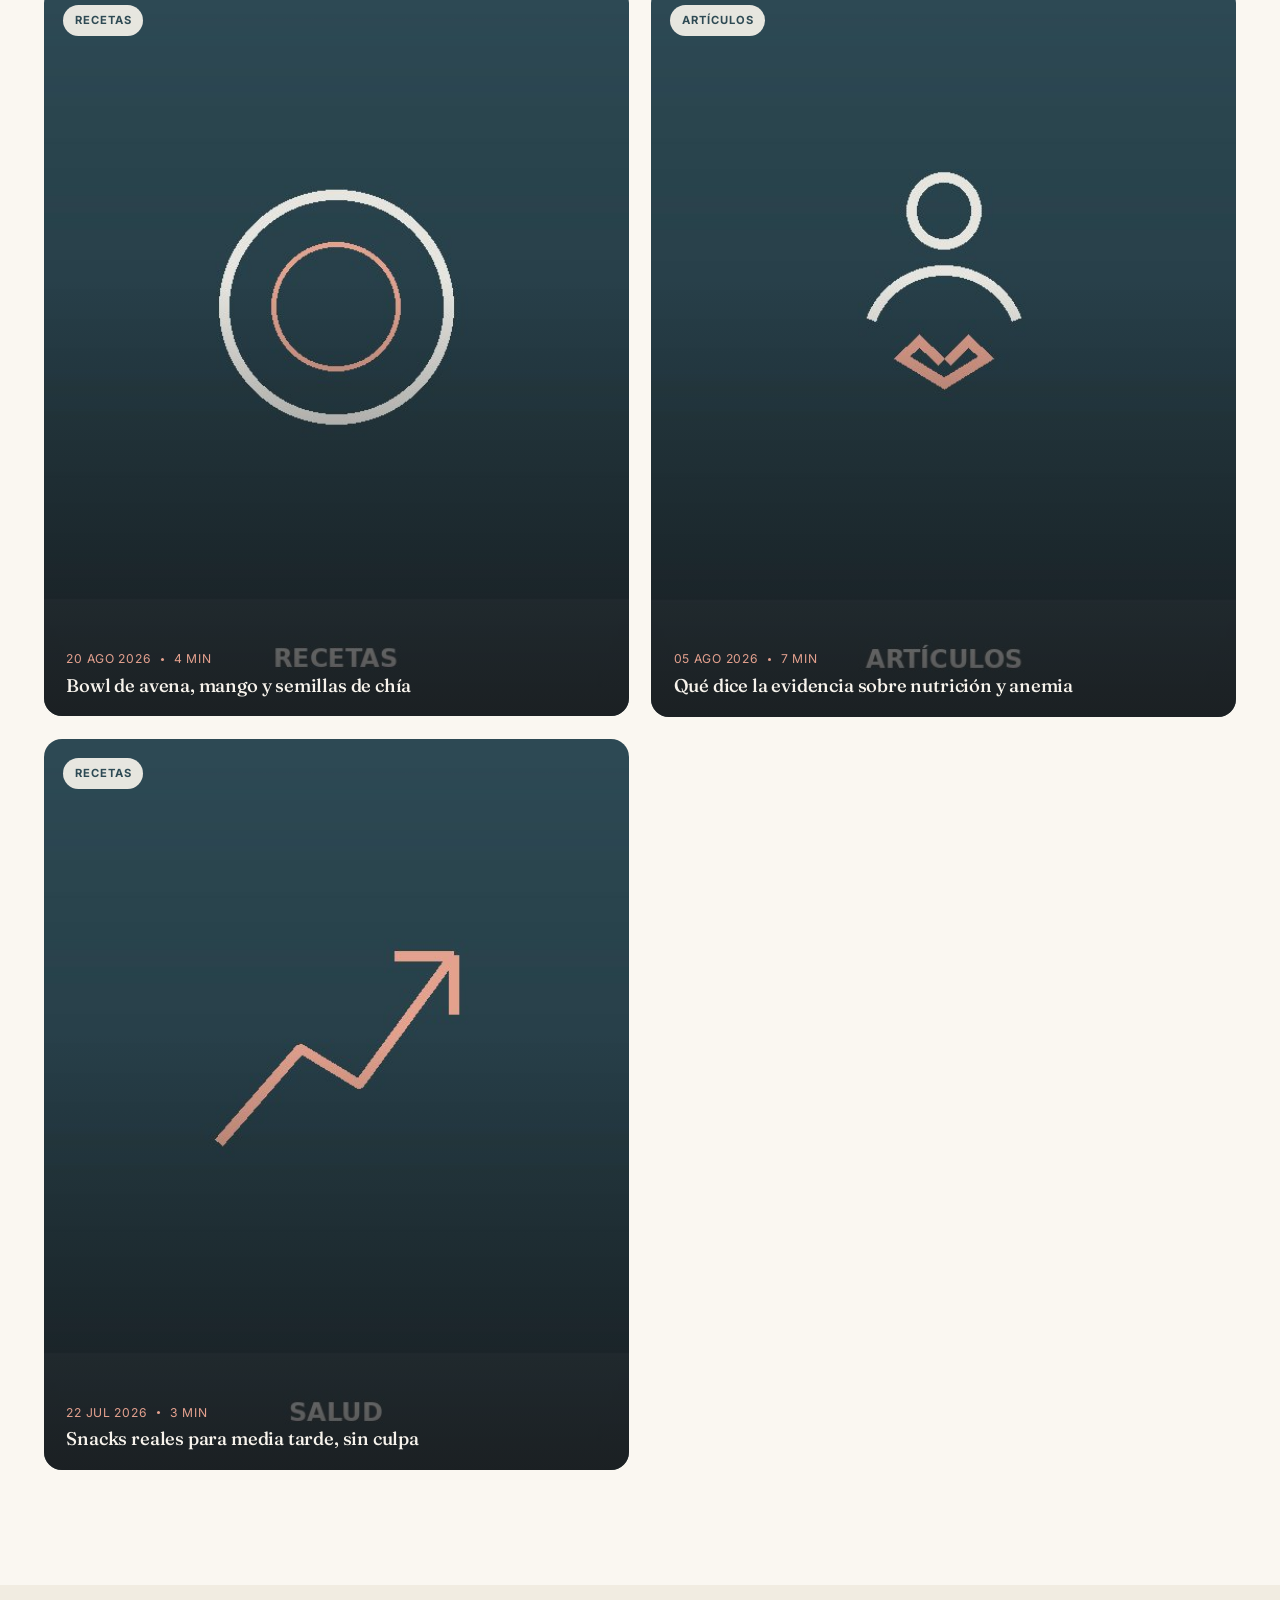
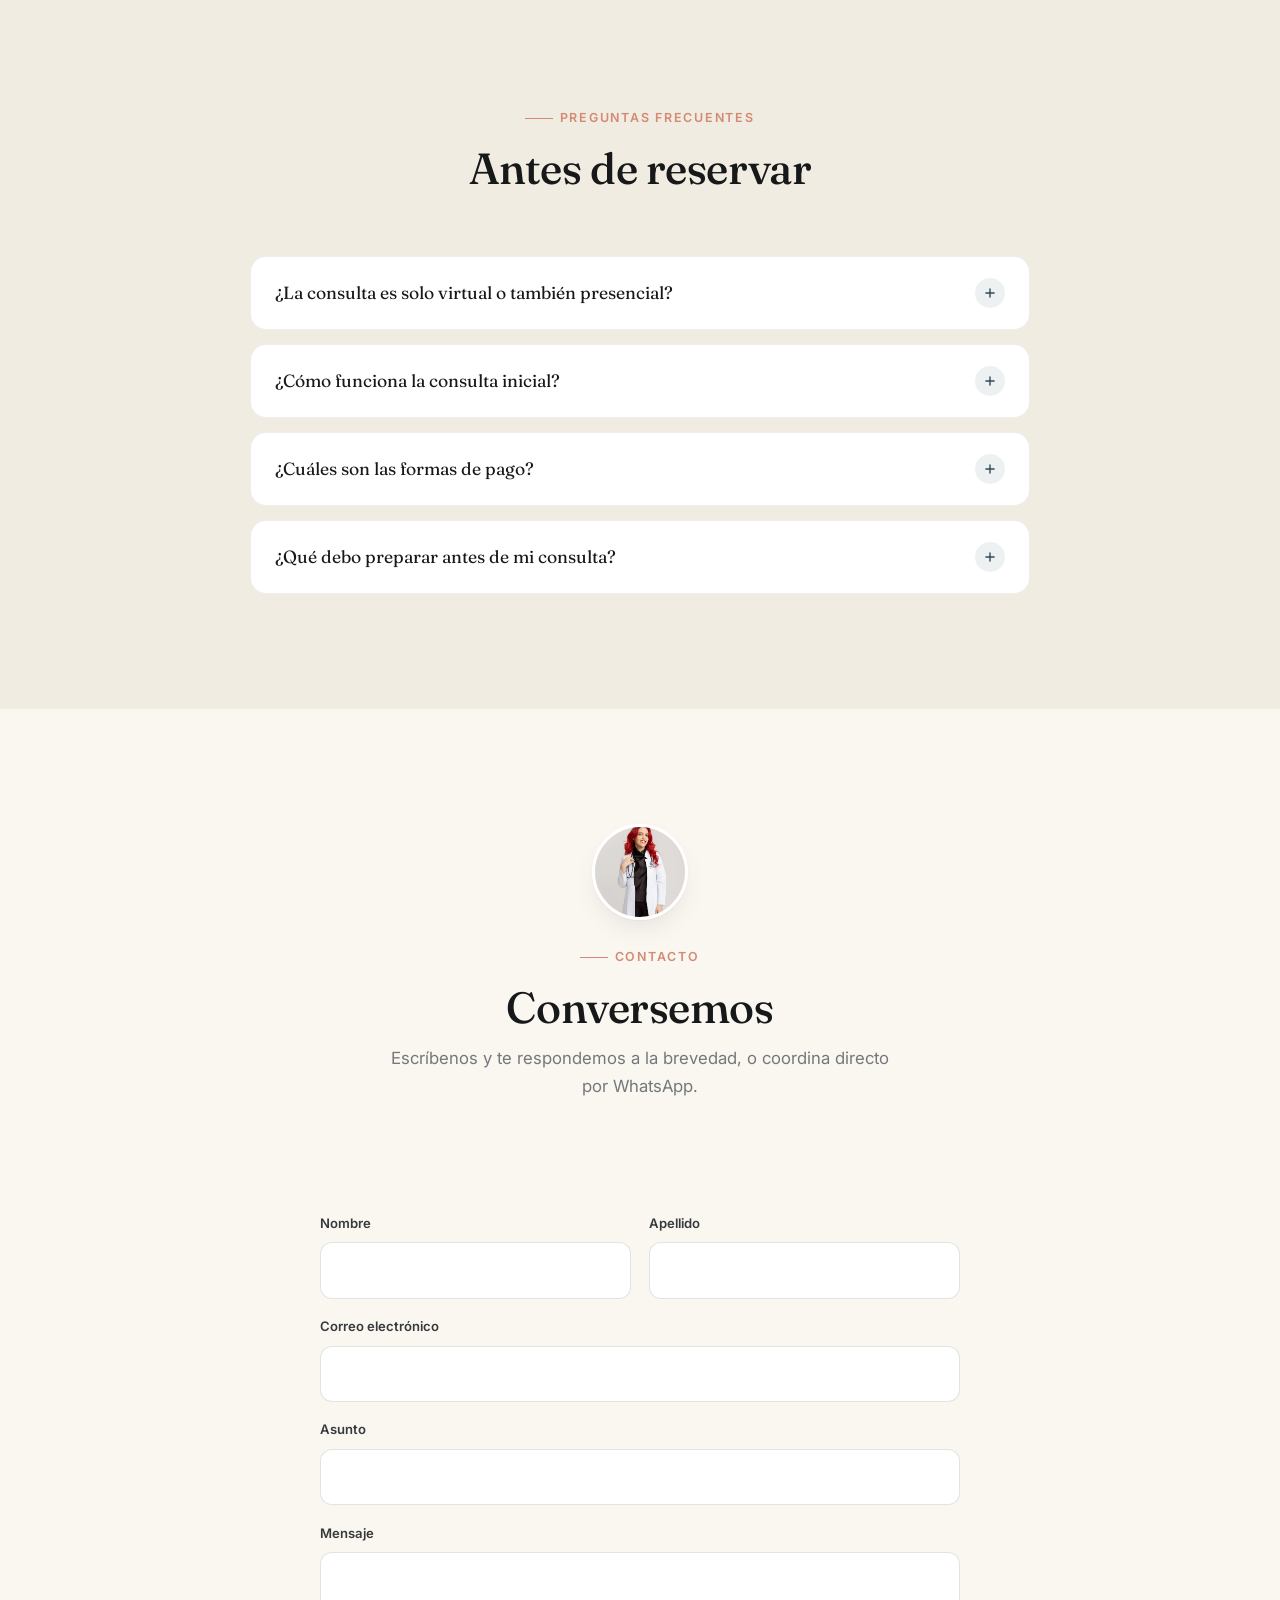
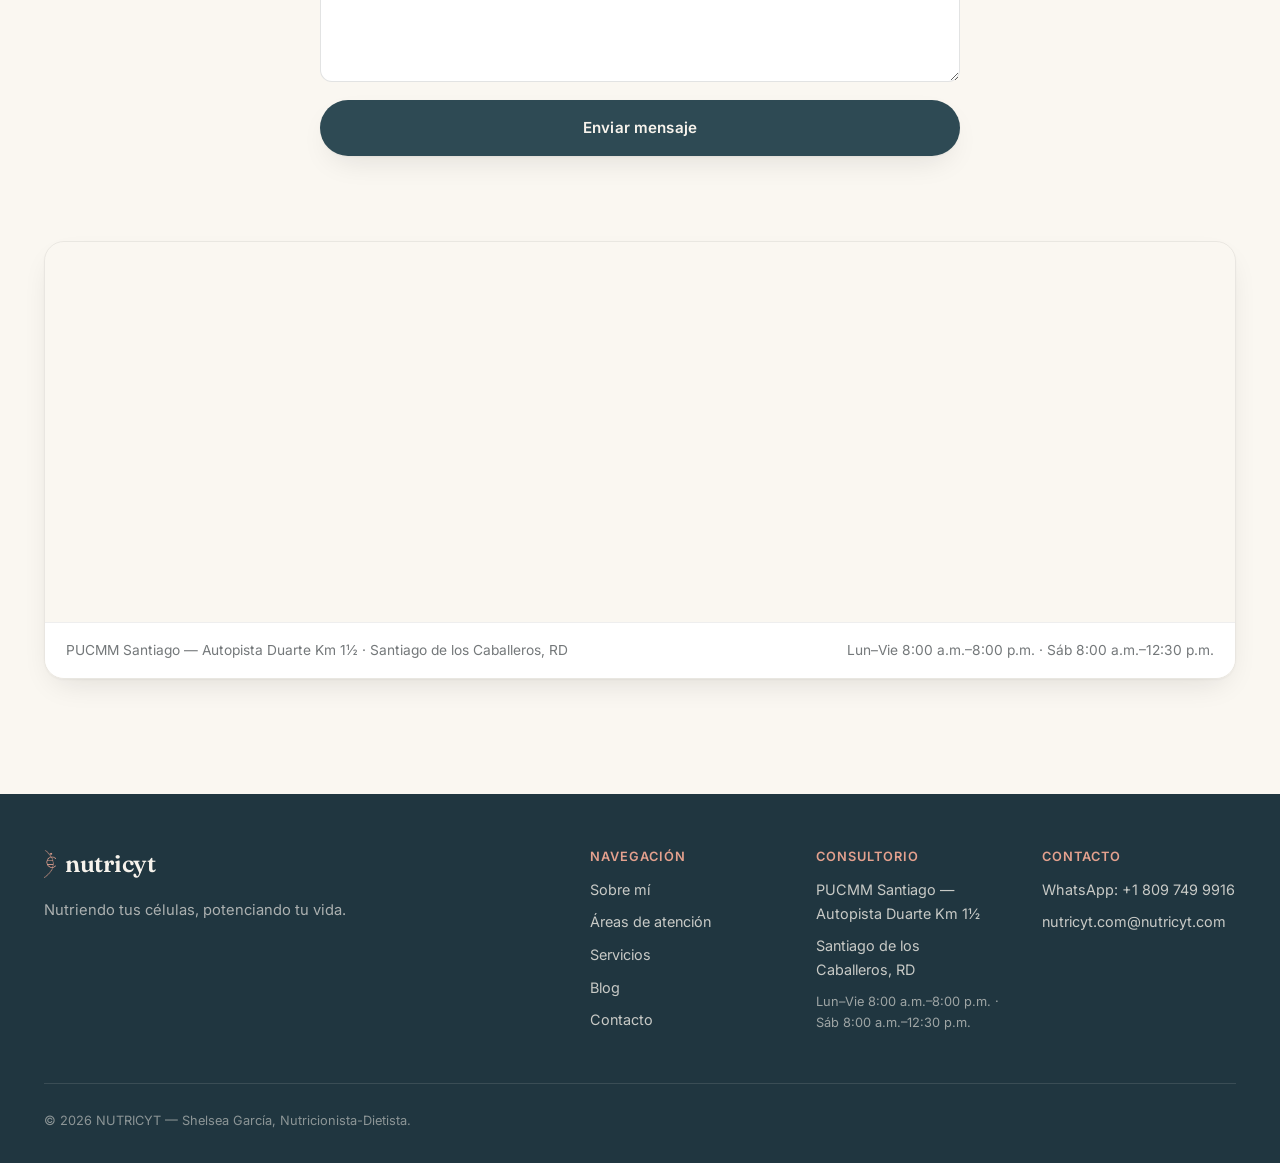
==== commit c0db3973: "Remove WhatsApp button from Servicios band" ====
--- a/index.html
+++ b/index.html
@@ -301,9 +301,6 @@
           </li>
         </ol>
 
-        <div class="services-cta reveal">
-          <a class="btn btn-primary" href="https://wa.me/18097499916?text=Hola%2C%20quiero%20reservar%20una%20consulta%20de%20nutrici%C3%B3n" target="_blank" rel="noopener">Reservar por WhatsApp</a>
-        </div>
       </div>
 
       <div class="services-band-media reveal">
--- a/styles.css
+++ b/styles.css
@@ -506,7 +506,6 @@
 .services-list-head h3 { font-size: 1.12rem; color: var(--cream); margin: 0; }
 .services-list-meta { flex-shrink: 0; font-family: var(--sans); font-size: 0.82rem; color: rgba(247,243,236,0.65); }
 .services-list-body p { font-size: 0.94rem; color: rgba(247,243,236,0.78); line-height: 1.55; }
-.services-cta { margin-top: clamp(2rem, 4vw, 2.8rem); }
 .services-band-media { position: relative; border-radius: 20px; overflow: hidden; box-shadow: var(--shadow-lift); }
 .services-band-media img { width: 100%; height: 100%; object-fit: cover; display: block; min-height: 360px; }
 .services-band-quote {
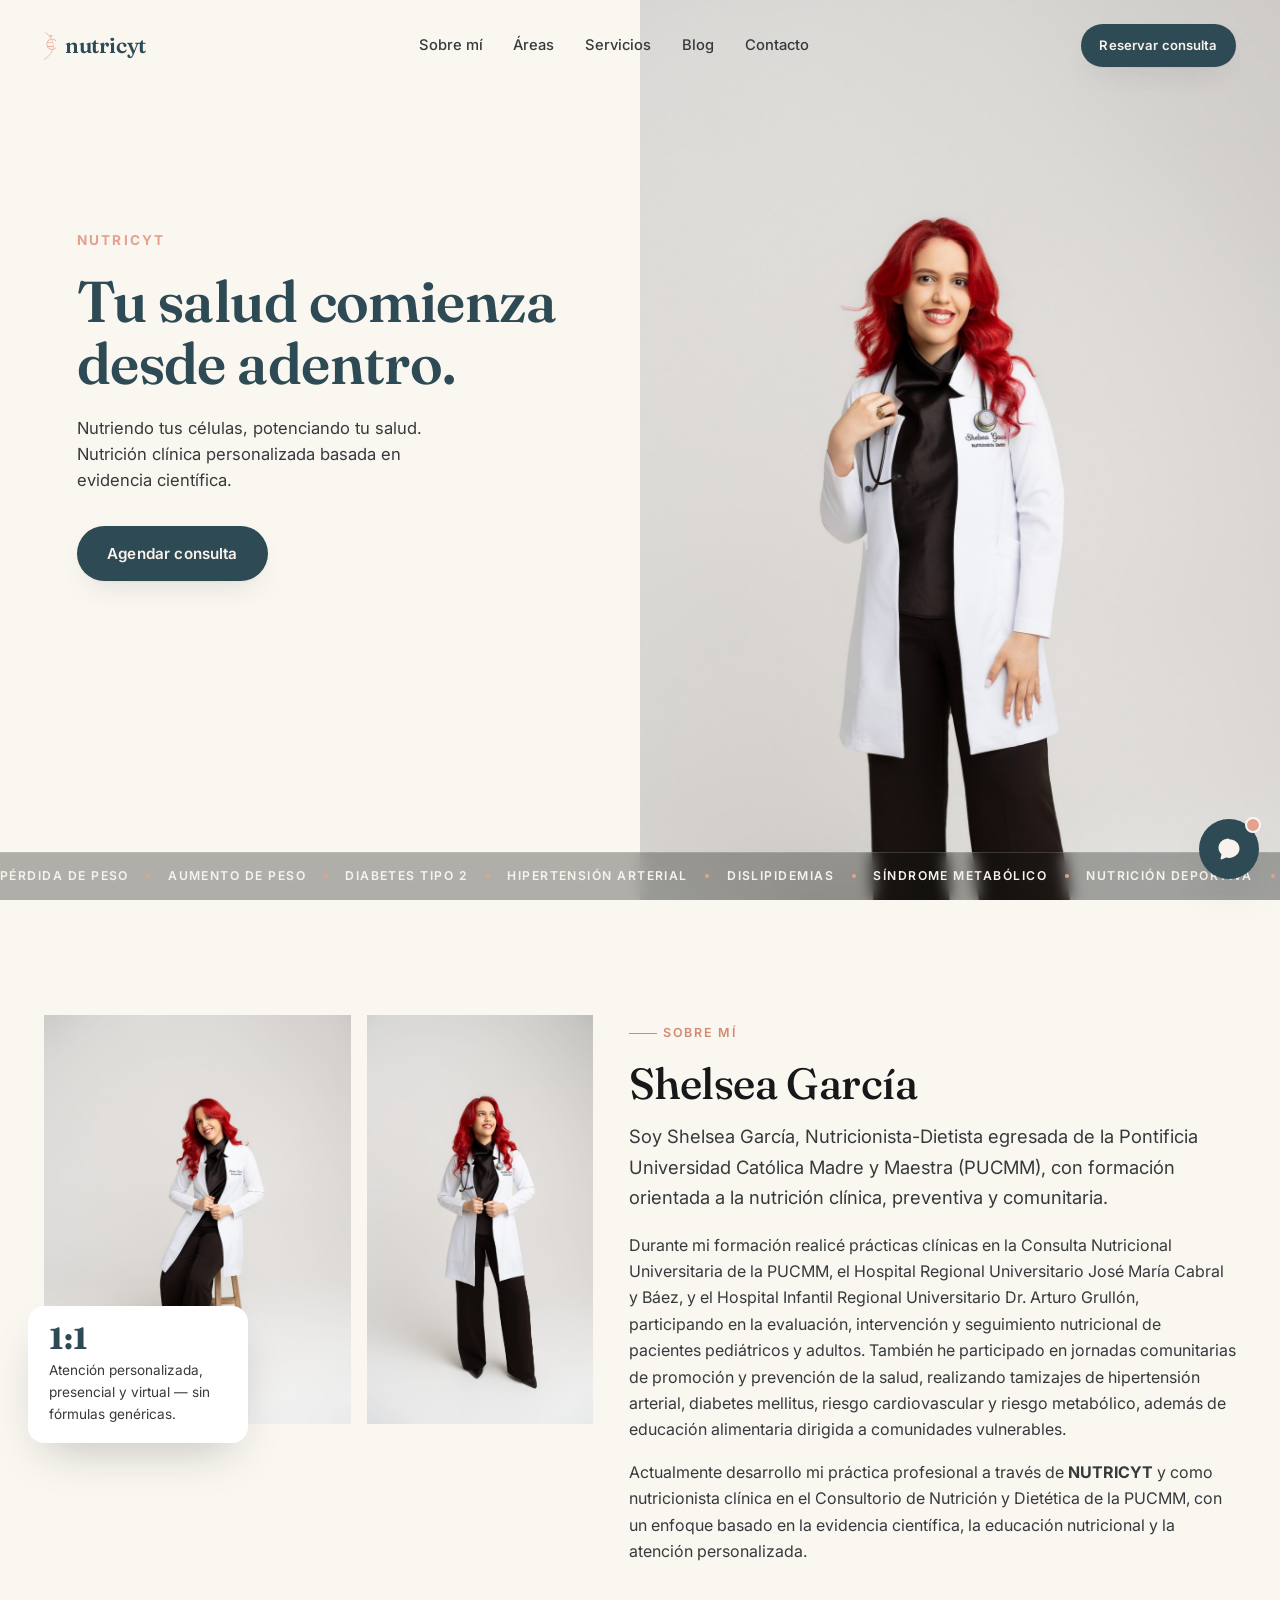
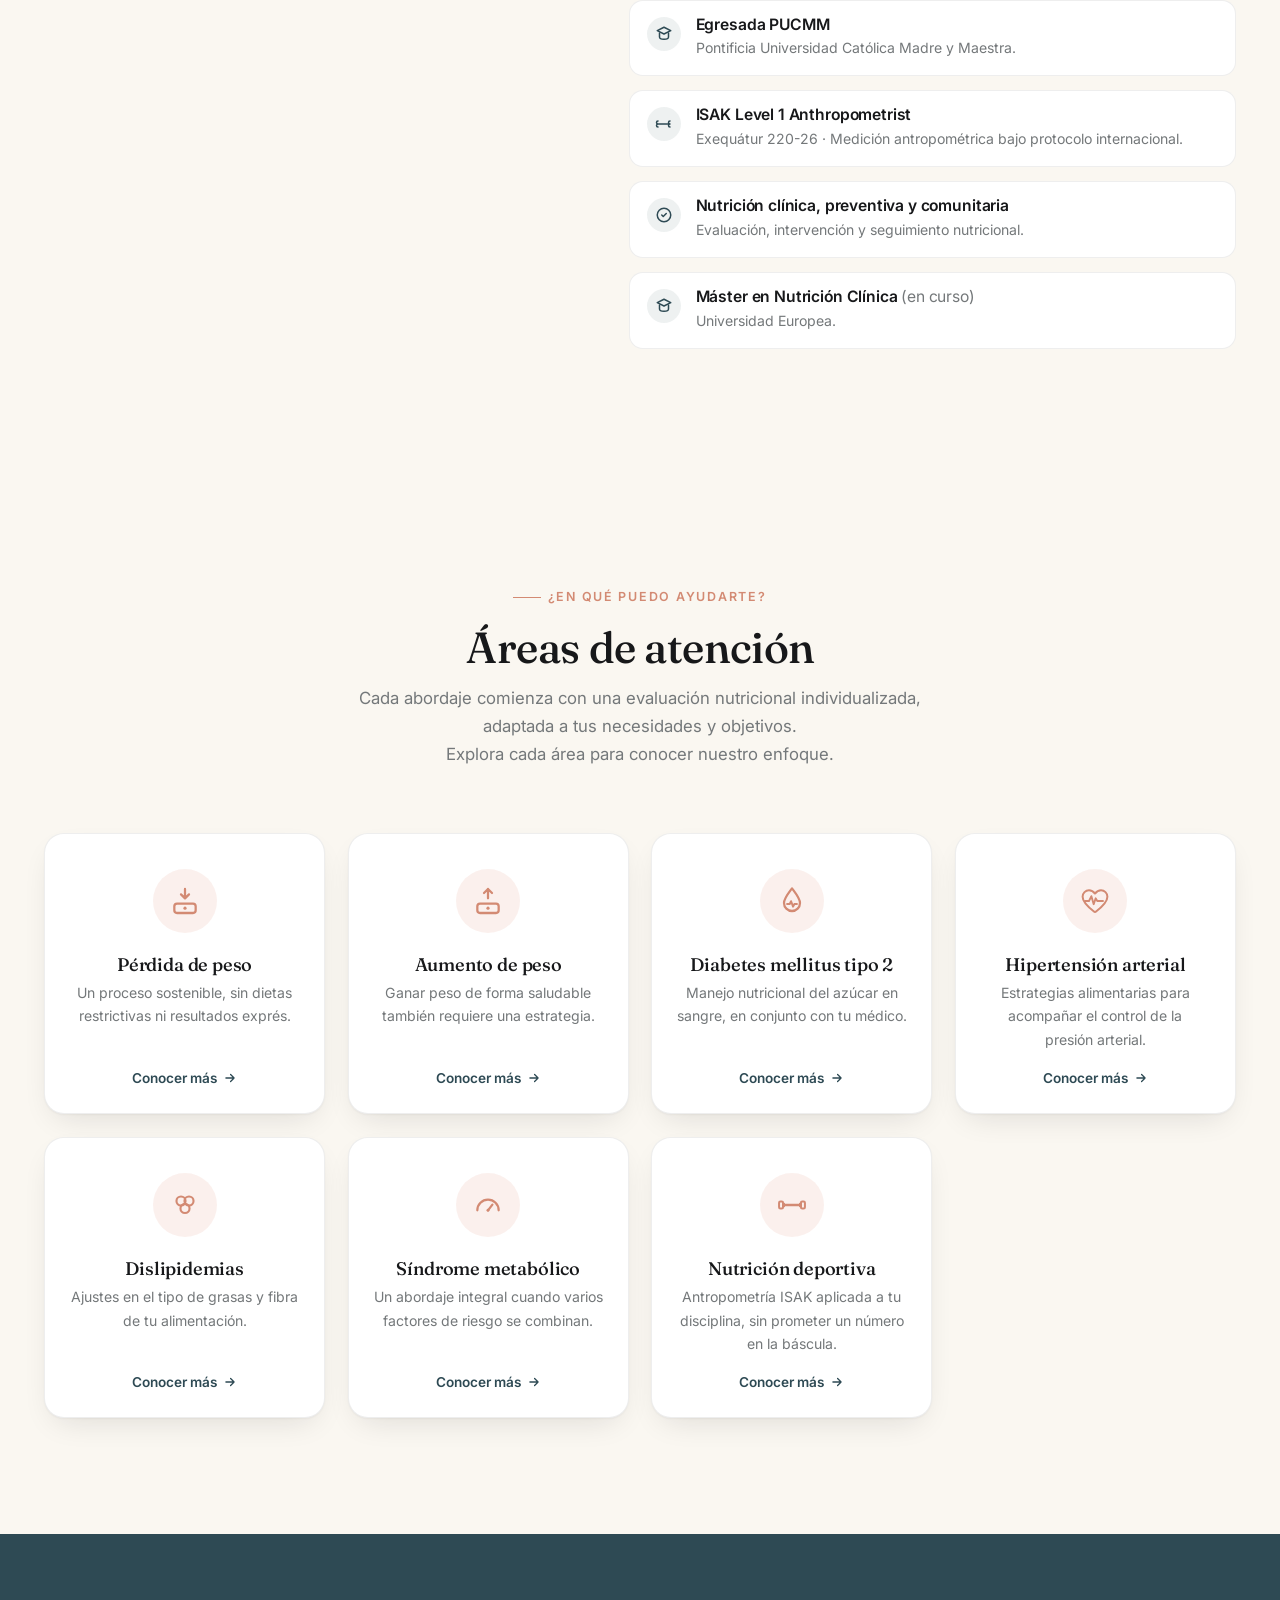
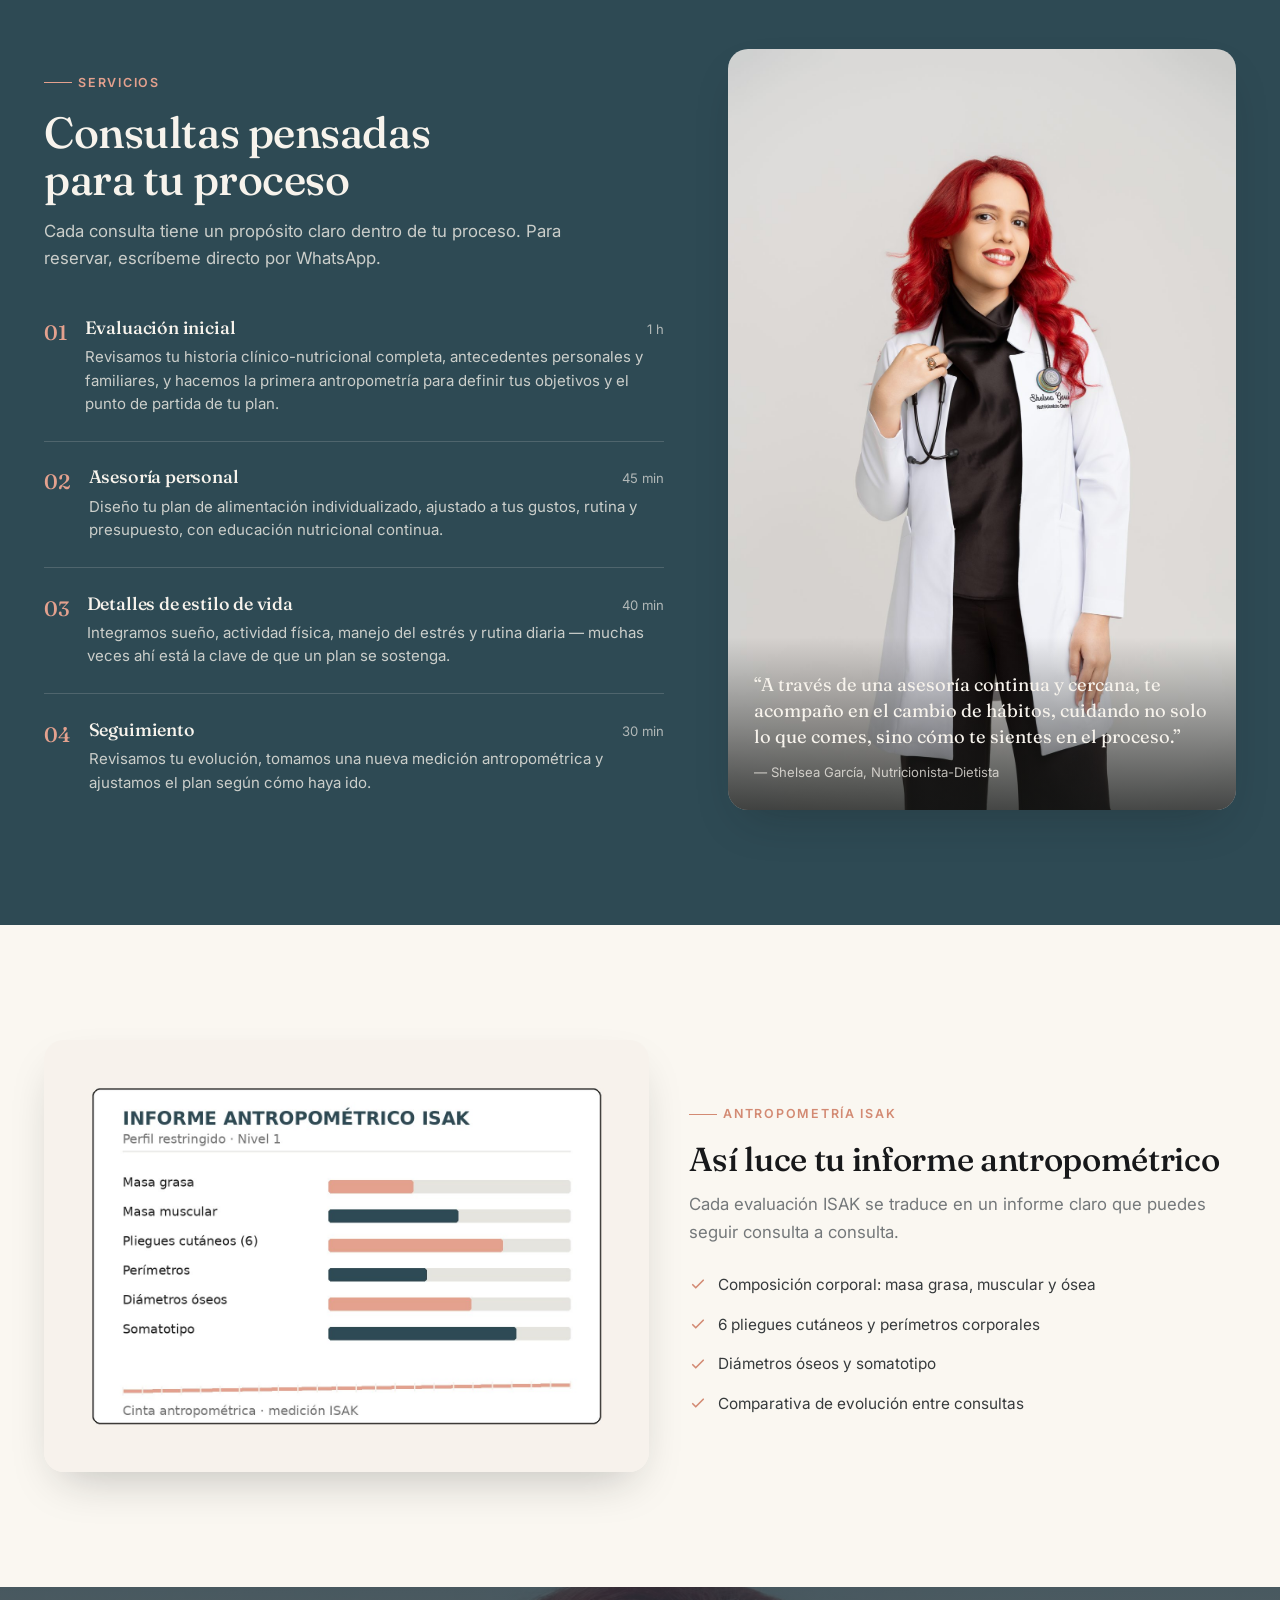
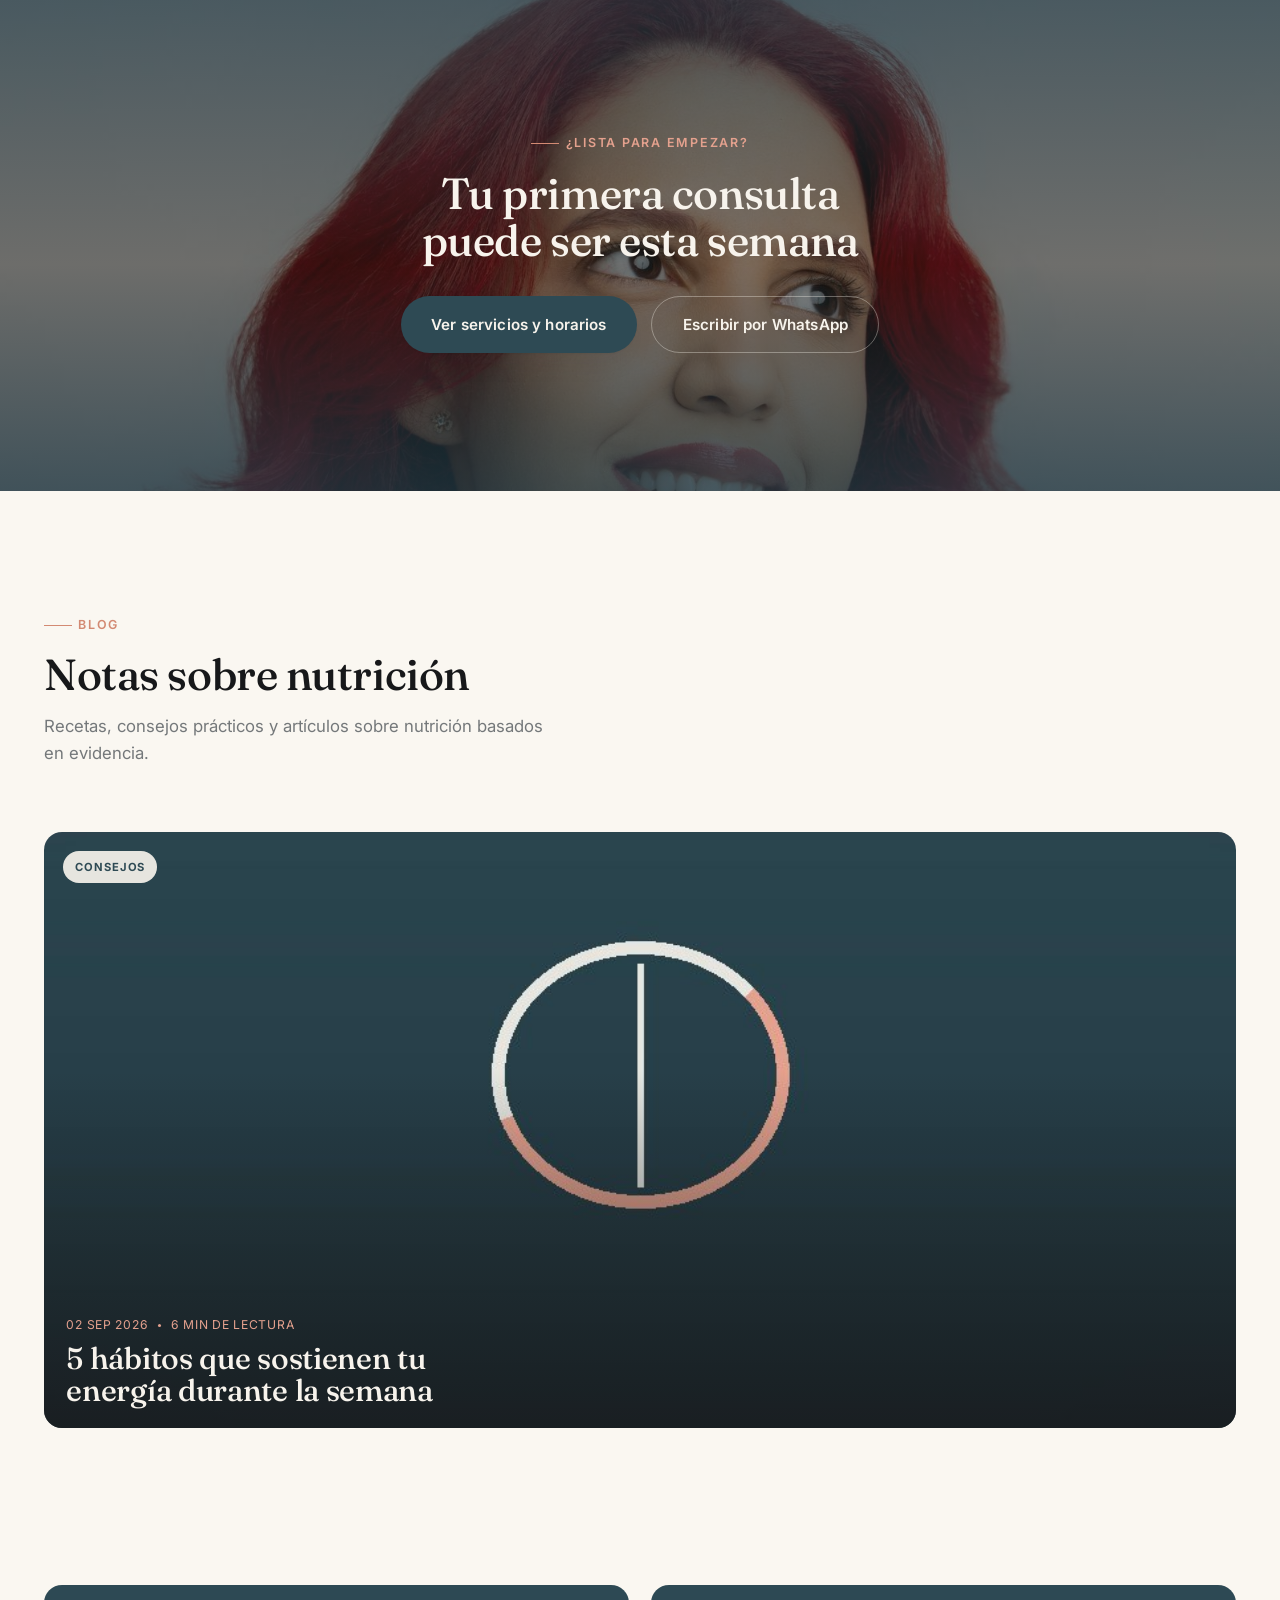
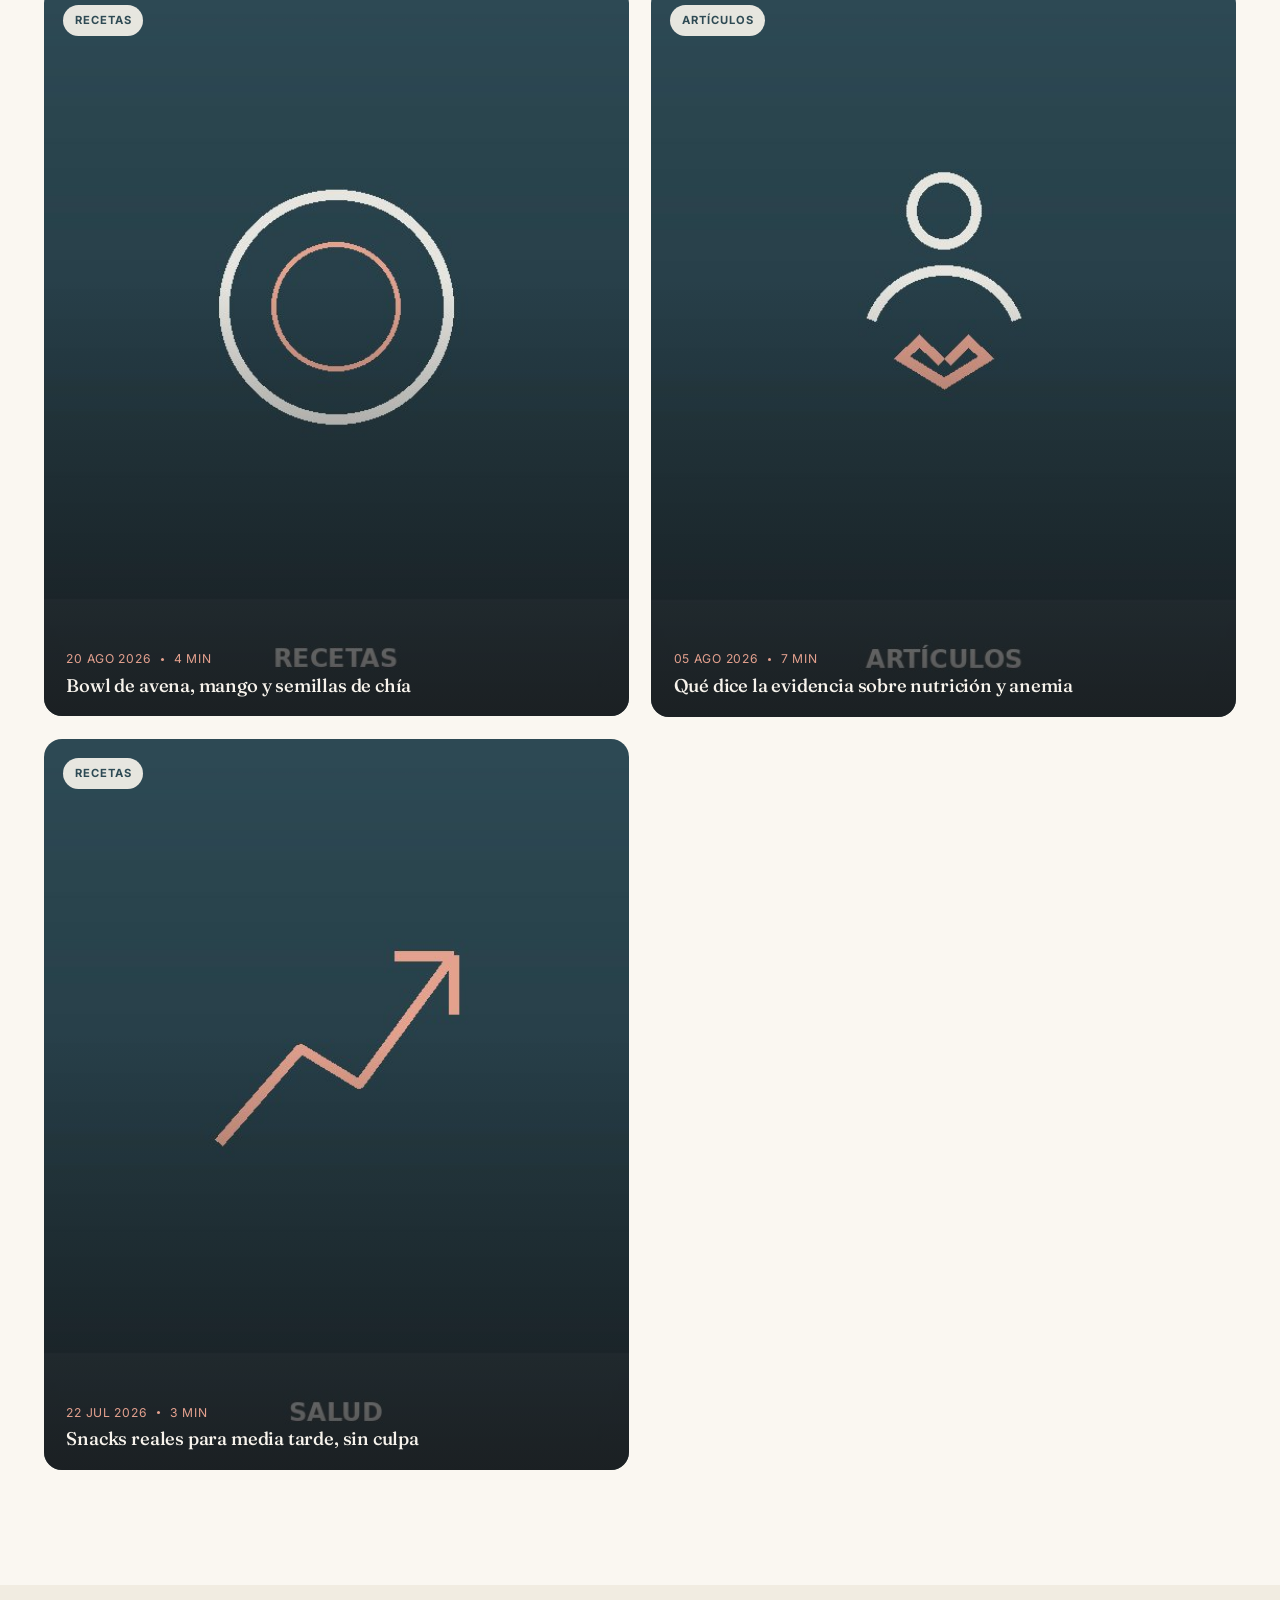
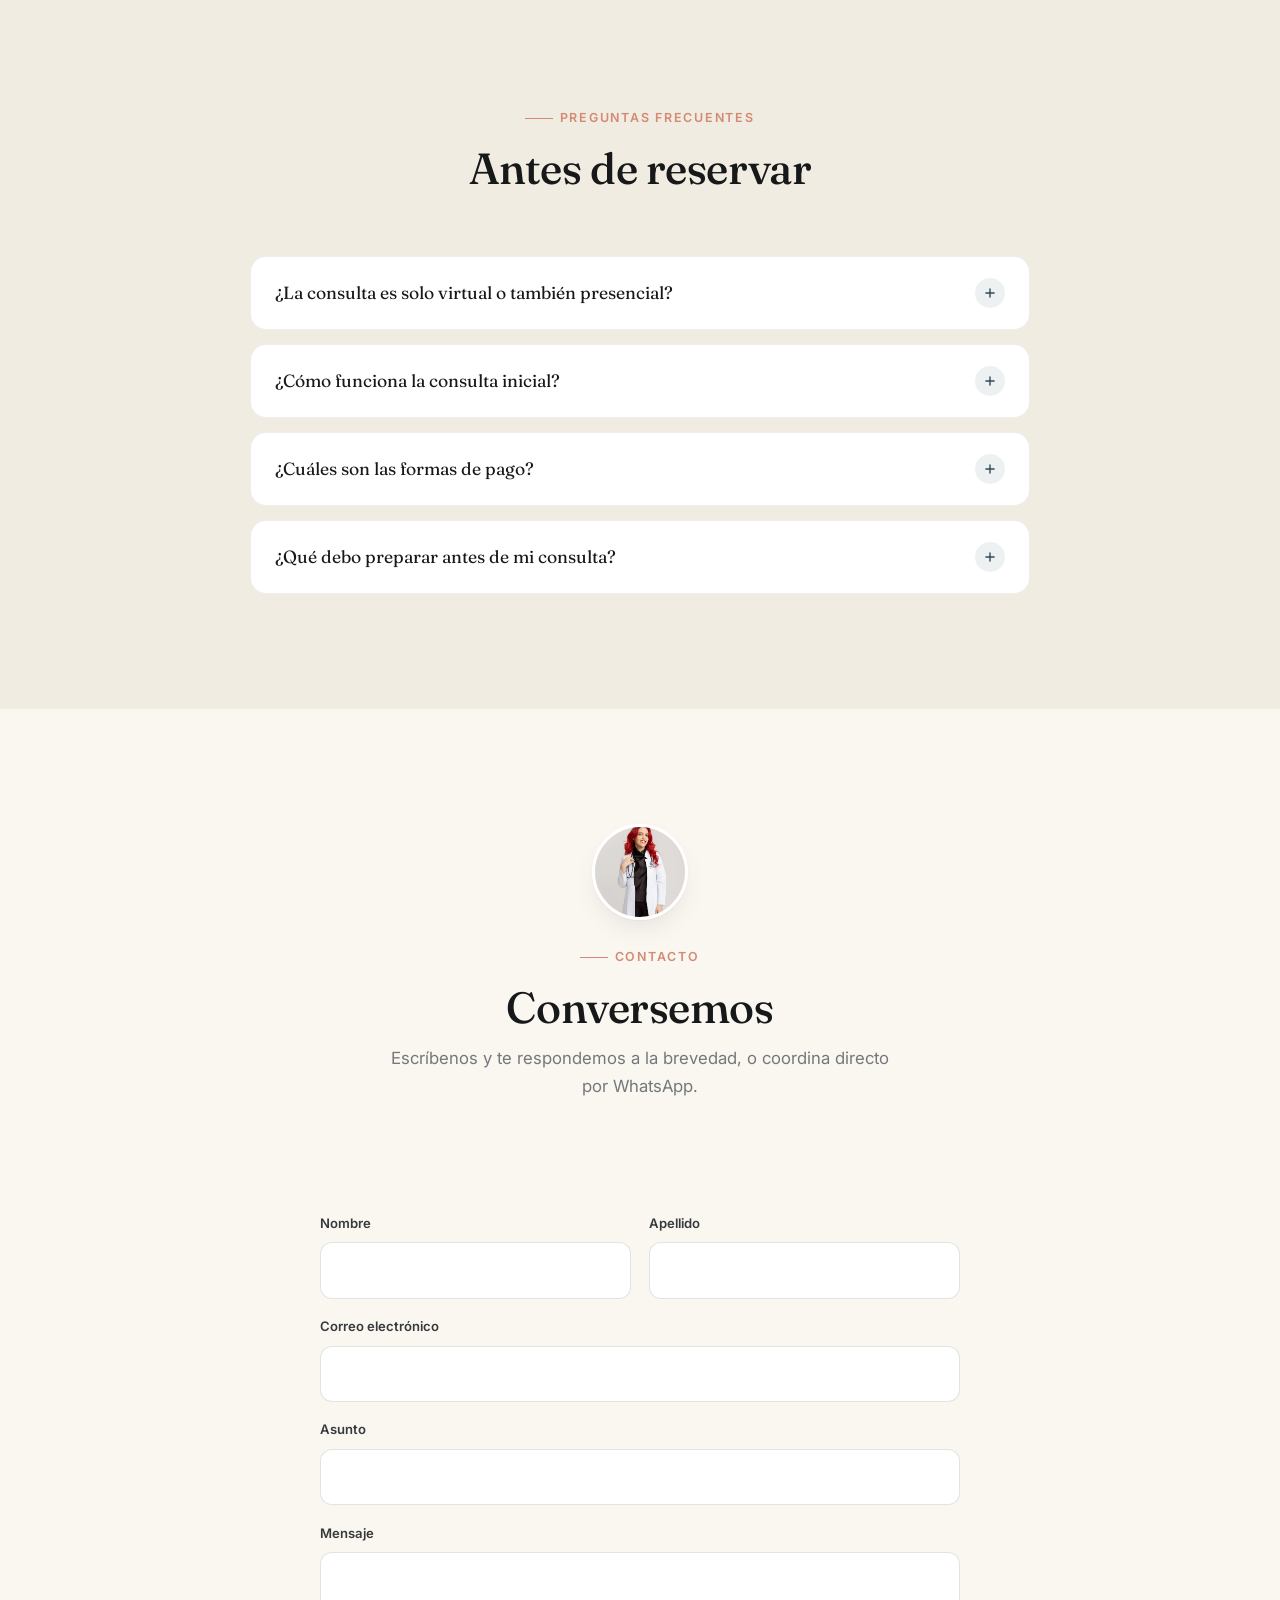
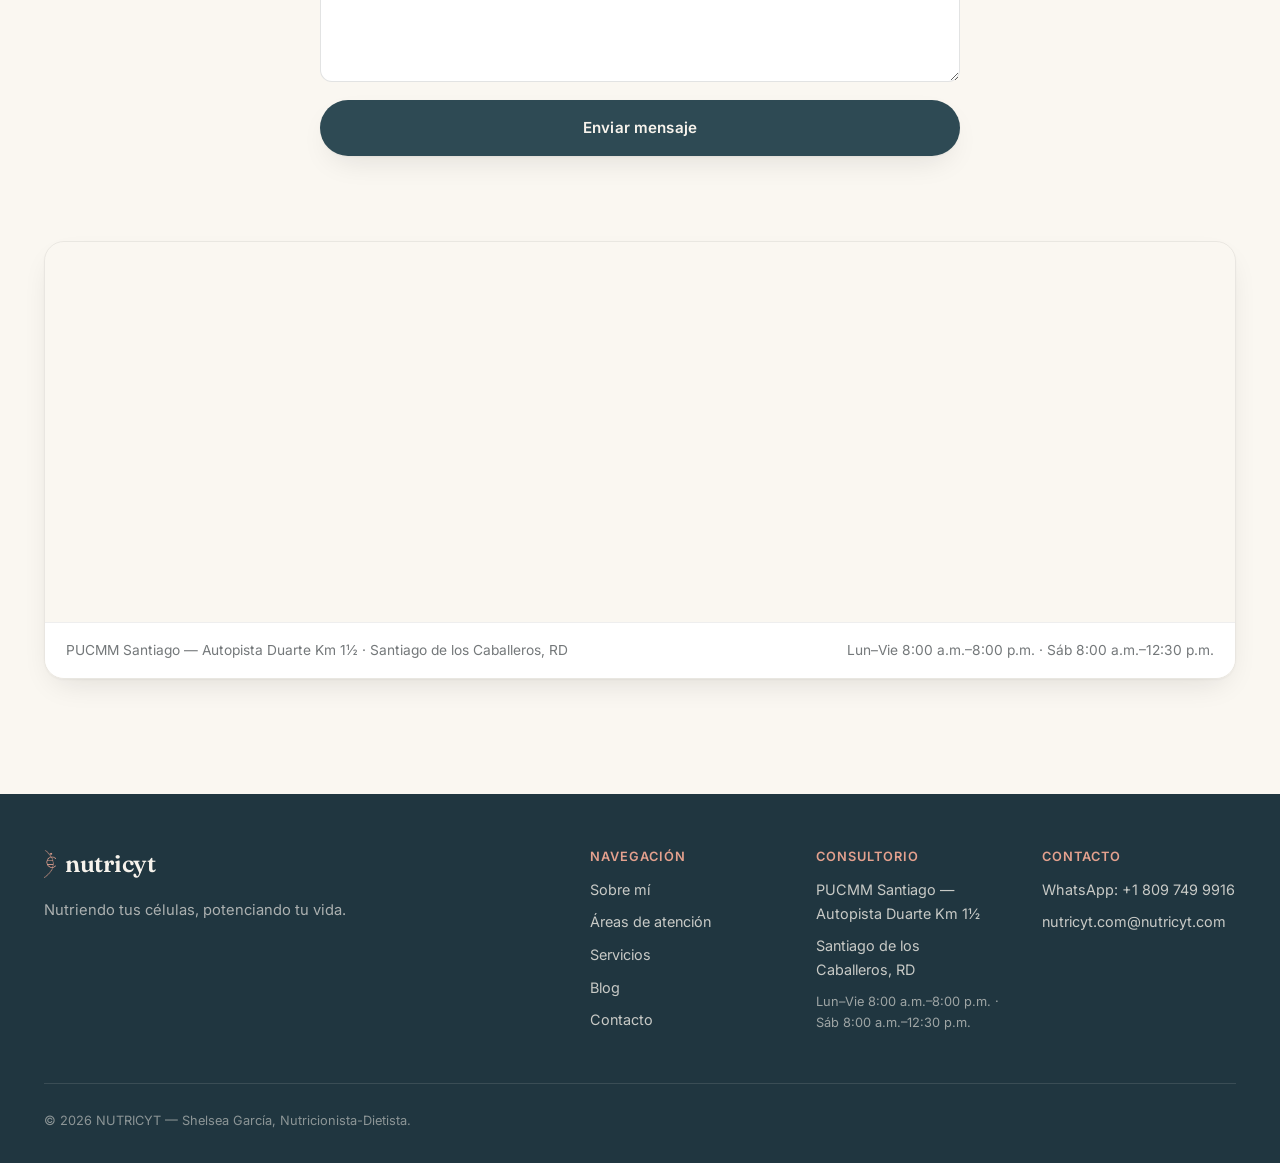
==== commit f44a00bd: "Update Servicios photo quote copy" ====
--- a/index.html
+++ b/index.html
@@ -306,7 +306,7 @@
       <div class="services-band-media reveal">
         <img src="assets/img/retrato-bata-manos.jpg" alt="Shelsea García sonriendo, con bata blanca" loading="lazy" decoding="async">
         <div class="services-band-quote">
-          <p>“Nutriendo tus células, potenciando tu vida.”</p>
+          <p>“A través de una asesoría continua y cercana, te acompaño en el cambio de hábitos, cuidando no solo lo que comes, sino cómo te sientes en el proceso.”</p>
           <span>— Shelsea García, Nutricionista-Dietista</span>
         </div>
       </div>
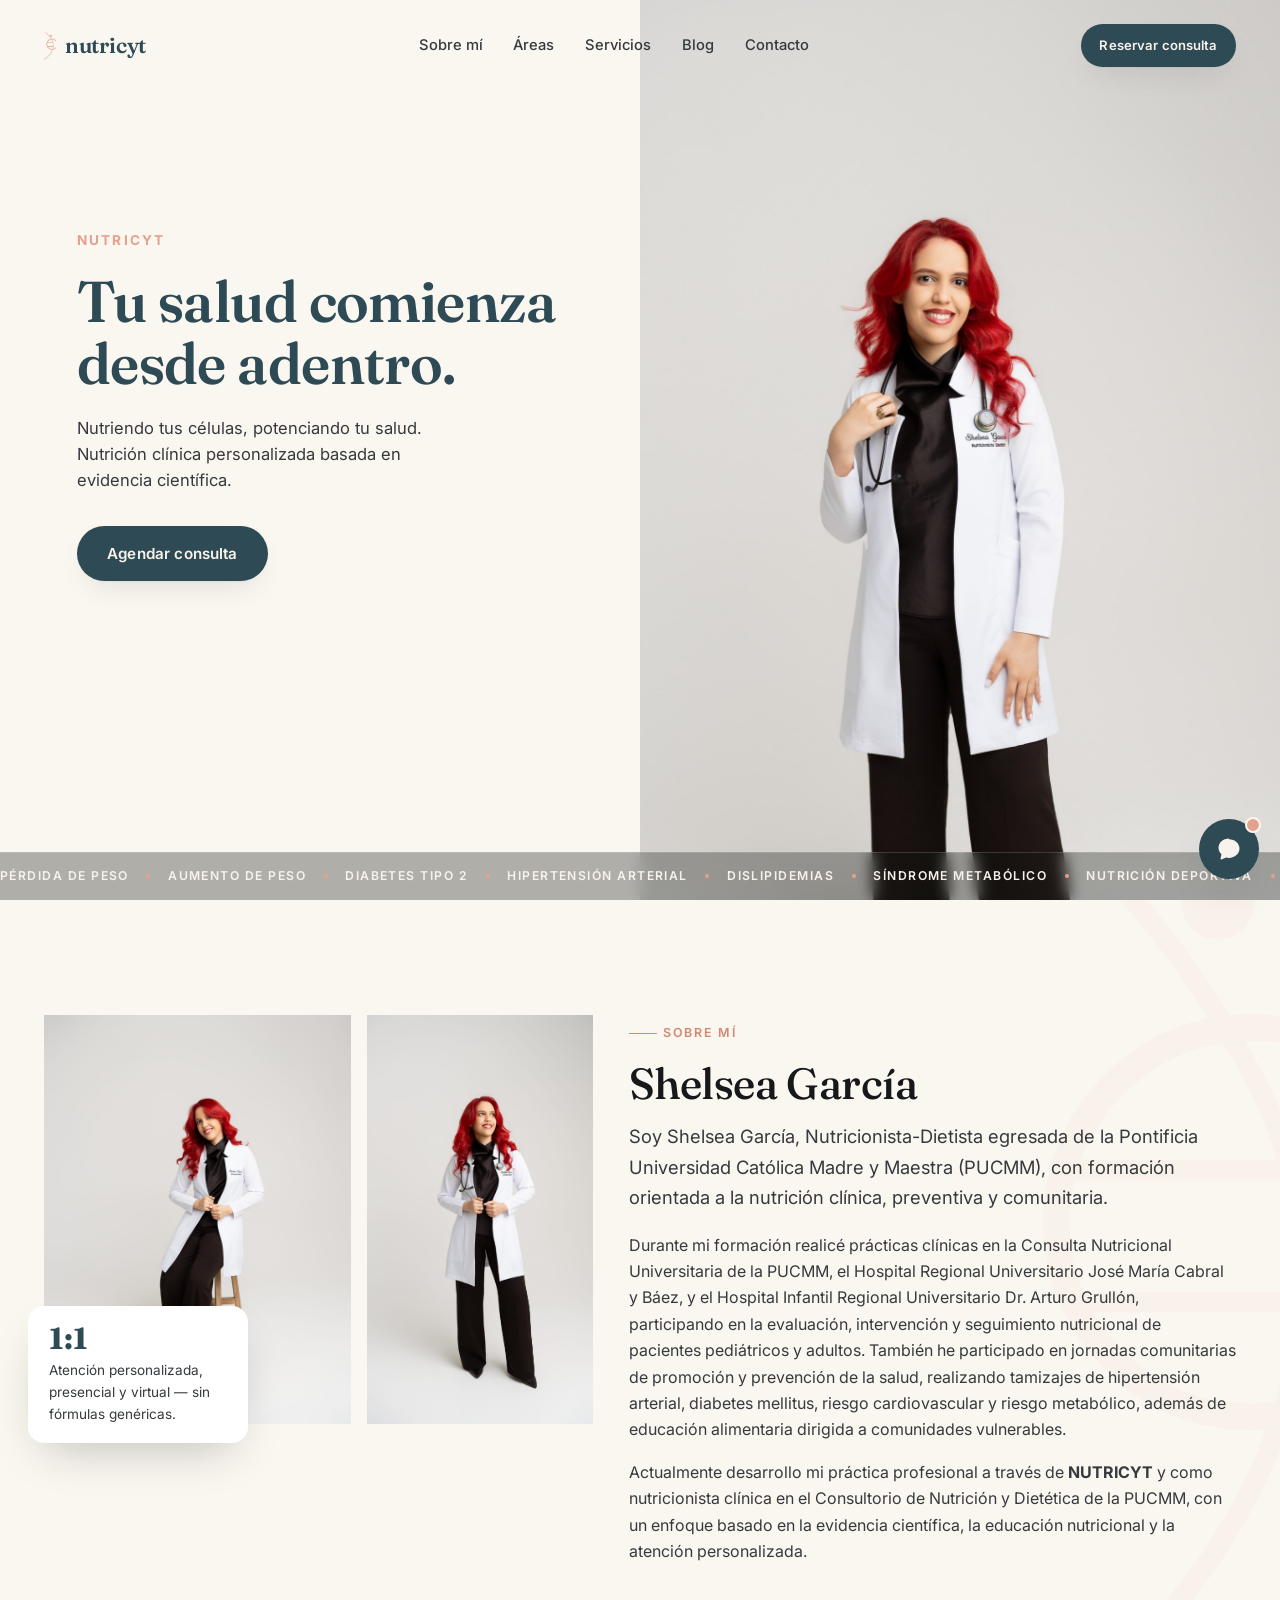
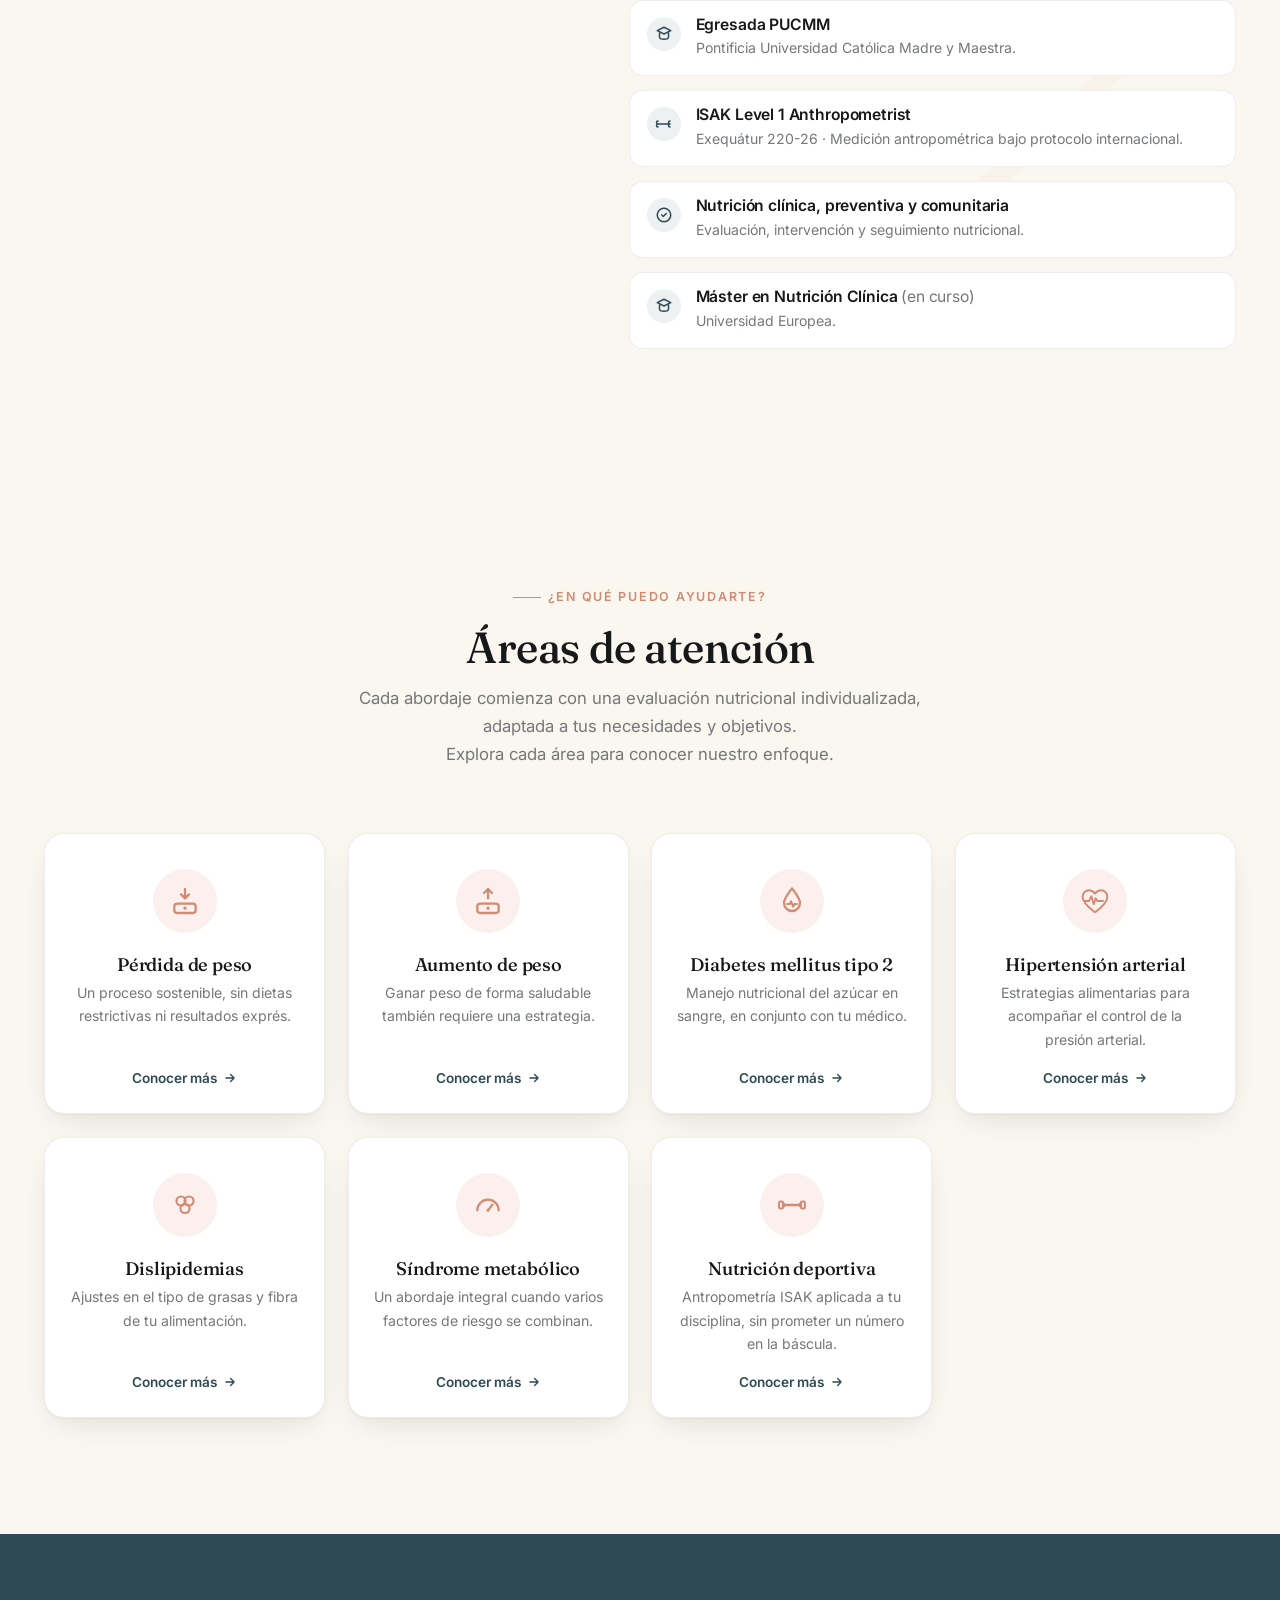
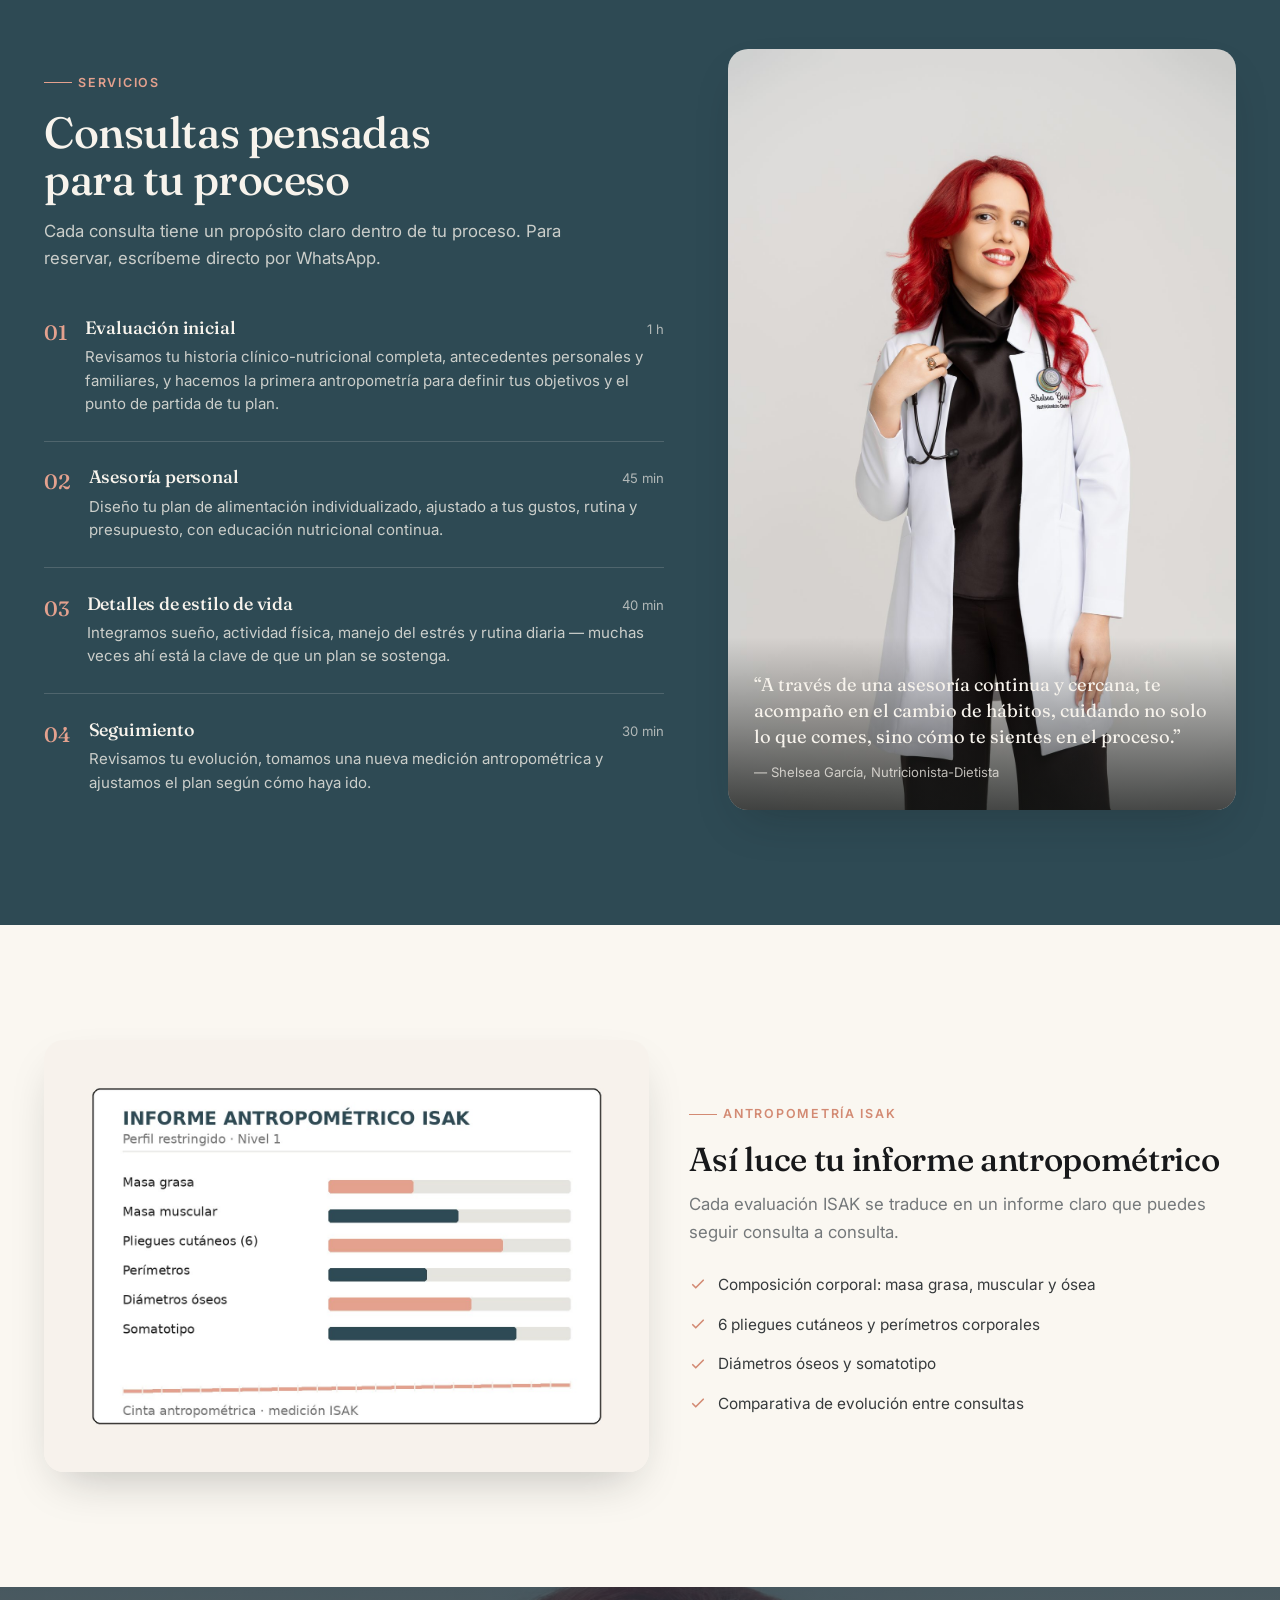
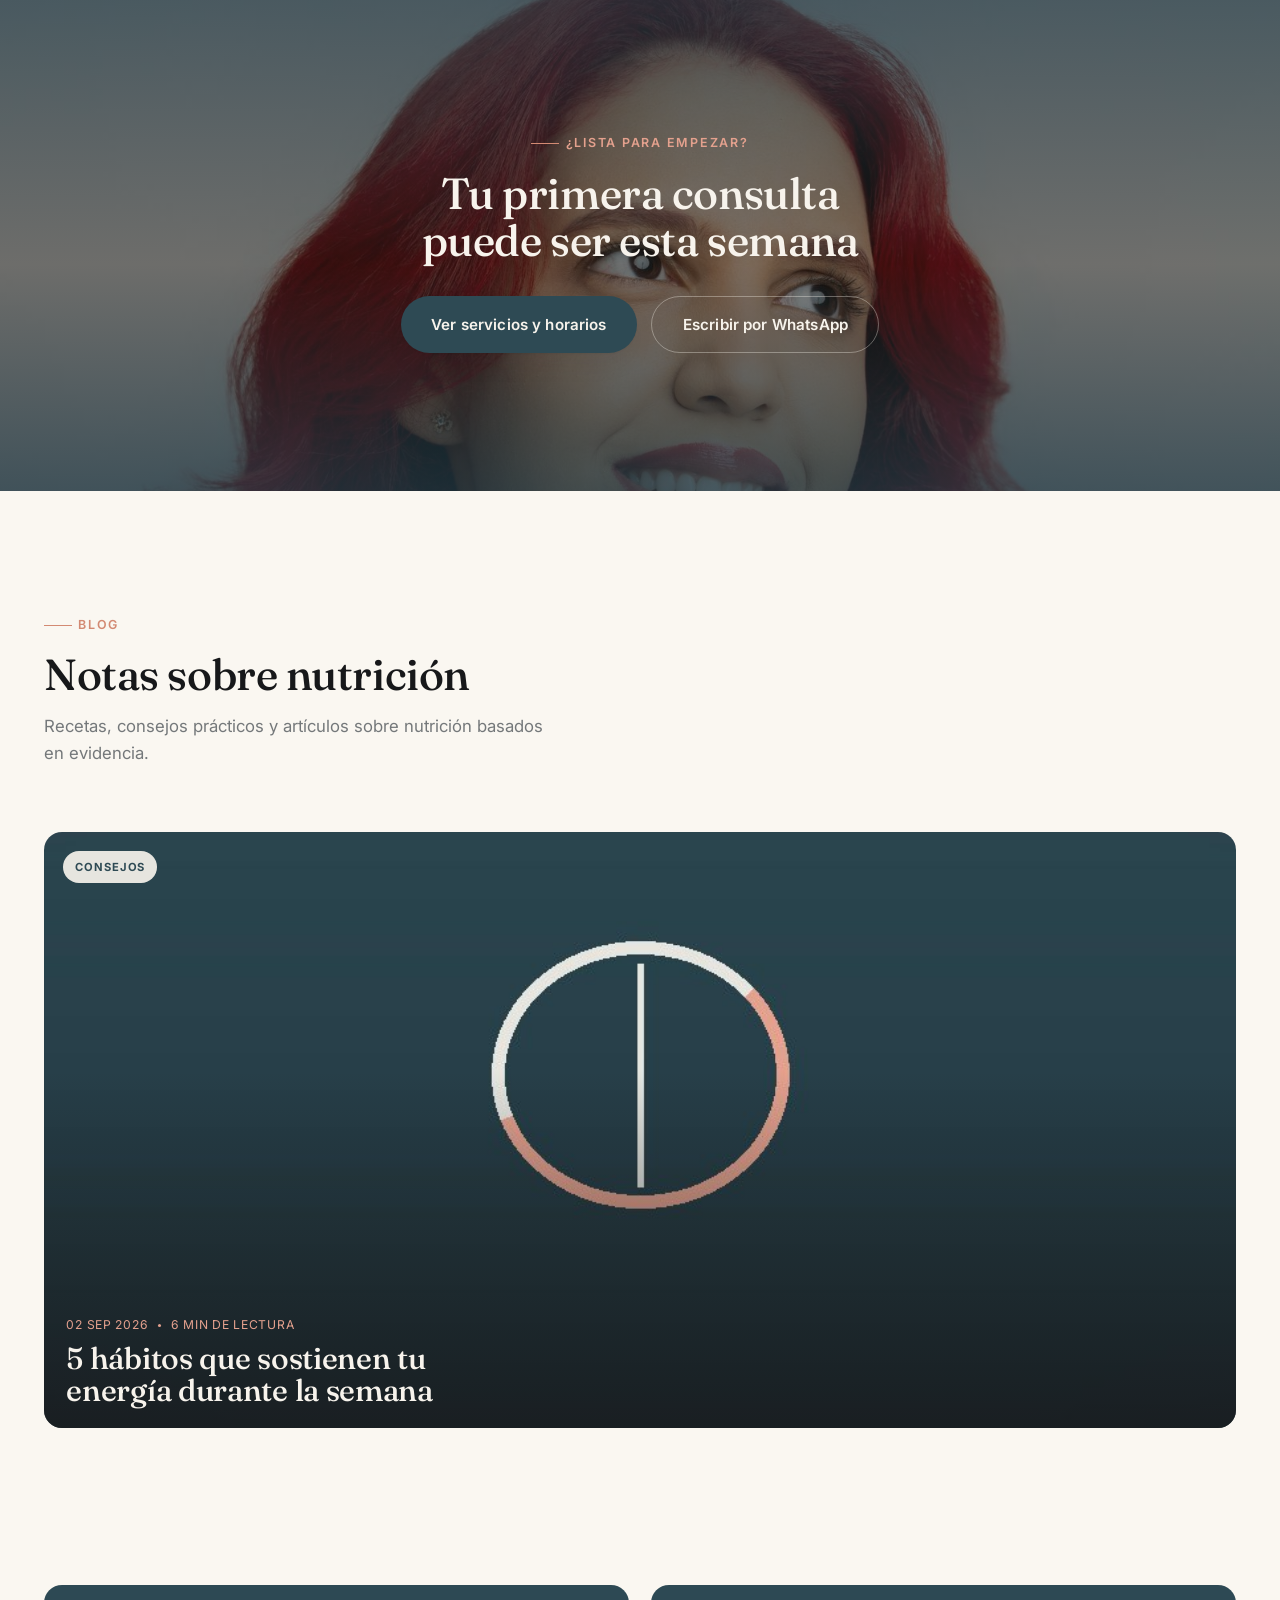
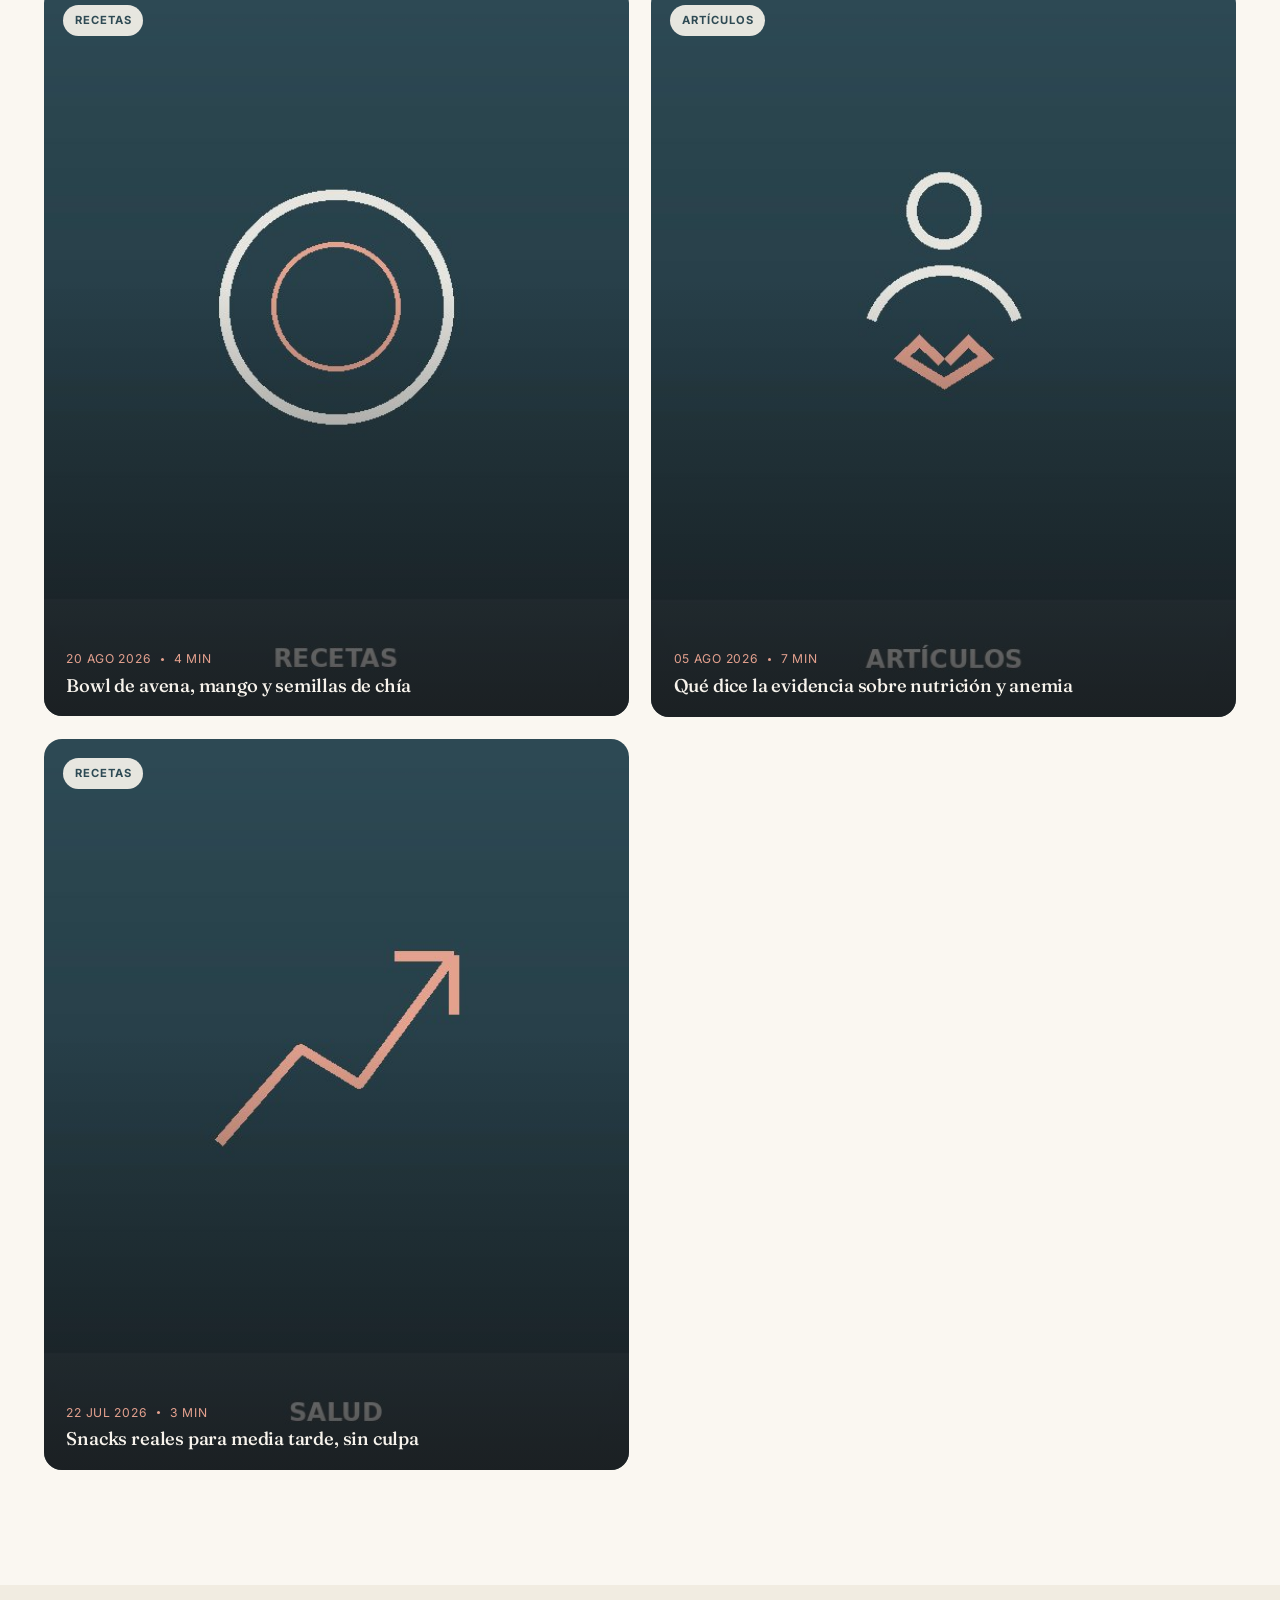
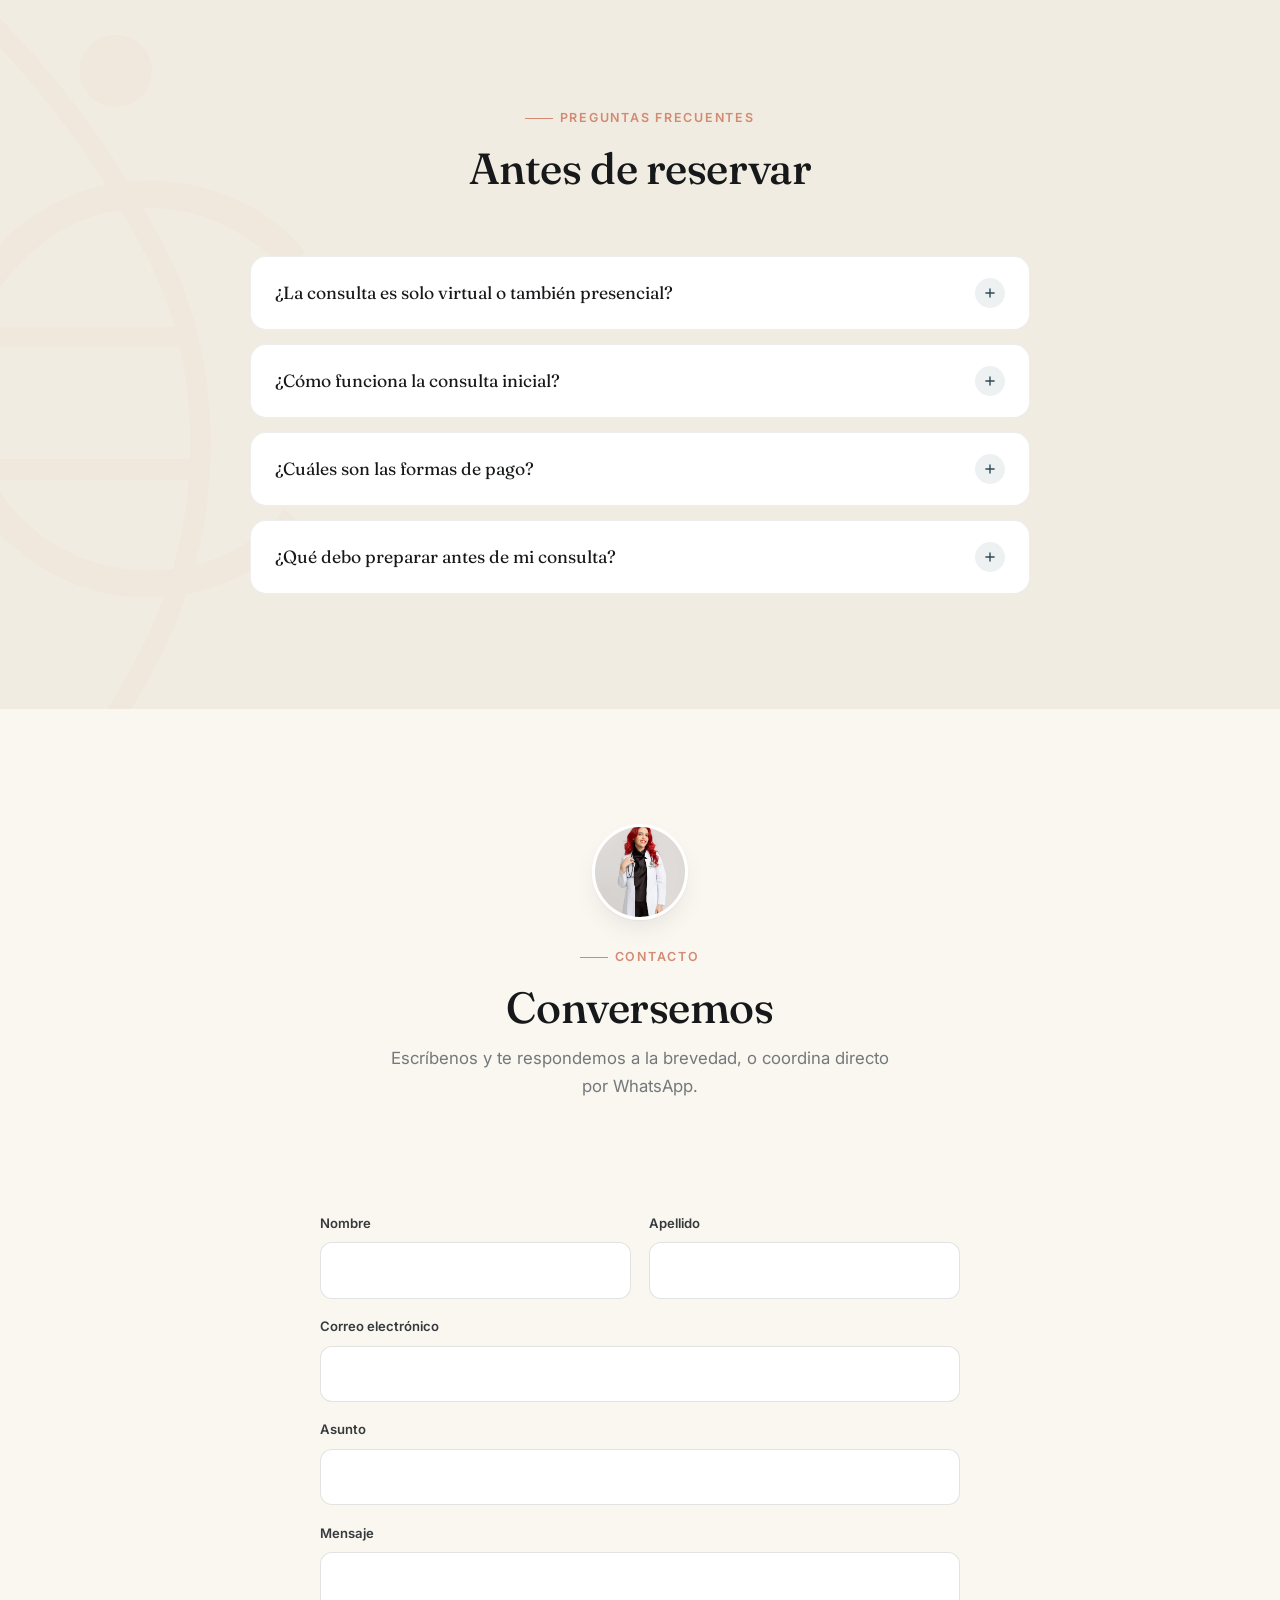
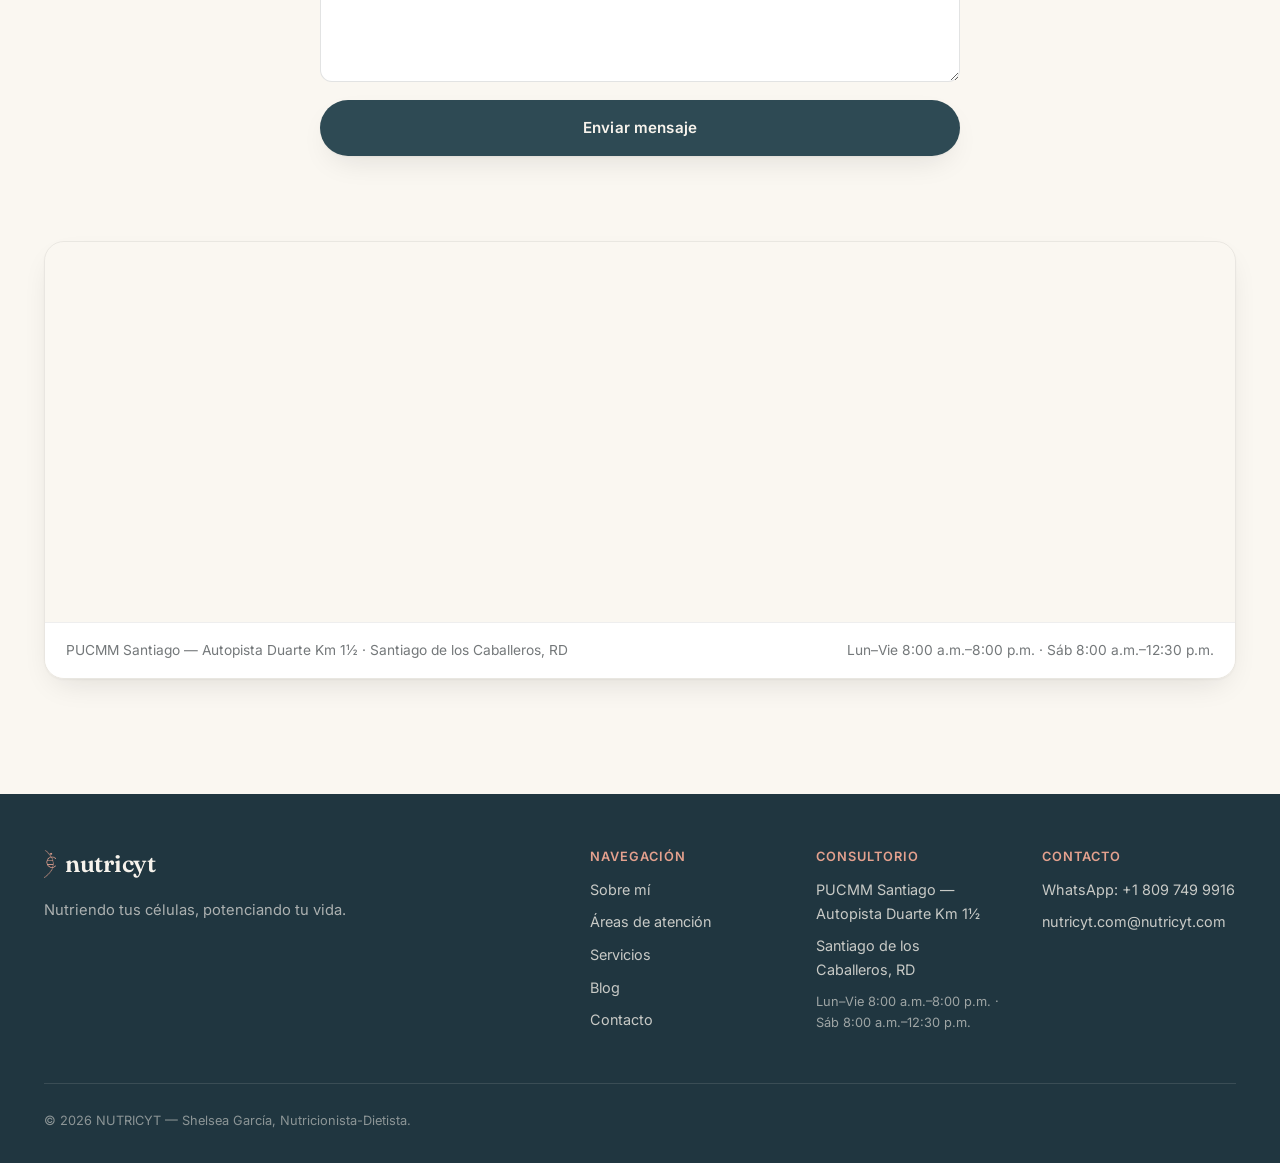
==== commit a816c752: "Add slow-rotating brand-mark watermark to Sobre mí and FAQ Per client reference (a Framer template u" ====
--- a/index.html
+++ b/index.html
@@ -100,7 +100,8 @@
   <!-- =========================================================
        SOBRE MÍ
        ========================================================= -->
-  <section class="section" id="sobre-mi">
+  <section class="section has-watermark" id="sobre-mi">
+    <div class="brand-watermark" aria-hidden="true"><img src="assets/img/logo-icon-watermark.png" alt=""></div>
     <div class="container about-grid">
 
       <div class="about-media reveal">
@@ -408,7 +409,8 @@
   <!-- =========================================================
        FAQ
        ========================================================= -->
-  <section class="section section-alt" id="faq">
+  <section class="section section-alt has-watermark" id="faq">
+    <div class="brand-watermark brand-watermark-left" aria-hidden="true"><img src="assets/img/logo-icon-watermark.png" alt=""></div>
     <div class="container">
       <div class="section-head center reveal">
         <p class="eyebrow" style="justify-content:center;">Preguntas frecuentes</p>
--- a/styles.css
+++ b/styles.css
@@ -91,6 +91,20 @@
 .section { position: relative; padding-block: clamp(4rem, 9vw, 8rem); }
 .section-alt { background: var(--bg-alt); }
 .section-dark { background: var(--petroleo); color: var(--cream); }
+.has-watermark { overflow: hidden; isolation: isolate; }
+.brand-watermark {
+  position: absolute;
+  top: -12%; right: -10%;
+  z-index: -1;
+  width: min(460px, 55vw);
+  pointer-events: none;
+  opacity: 0.05;
+  animation: watermarkSpin 100s linear infinite;
+}
+.brand-watermark-left { top: -8%; right: auto; left: -12%; }
+.brand-watermark img { display: block; width: 100%; height: auto; }
+@keyframes watermarkSpin { from { transform: rotate(0deg); } to { transform: rotate(360deg); } }
+@media (prefers-reduced-motion: reduce) { .brand-watermark { animation: none; } }
 .section-head { max-width: 640px; margin-bottom: clamp(2.5rem, 5vw, 4.5rem); }
 .section-head.center { margin-inline: auto; text-align: center; }
 .eyebrow {
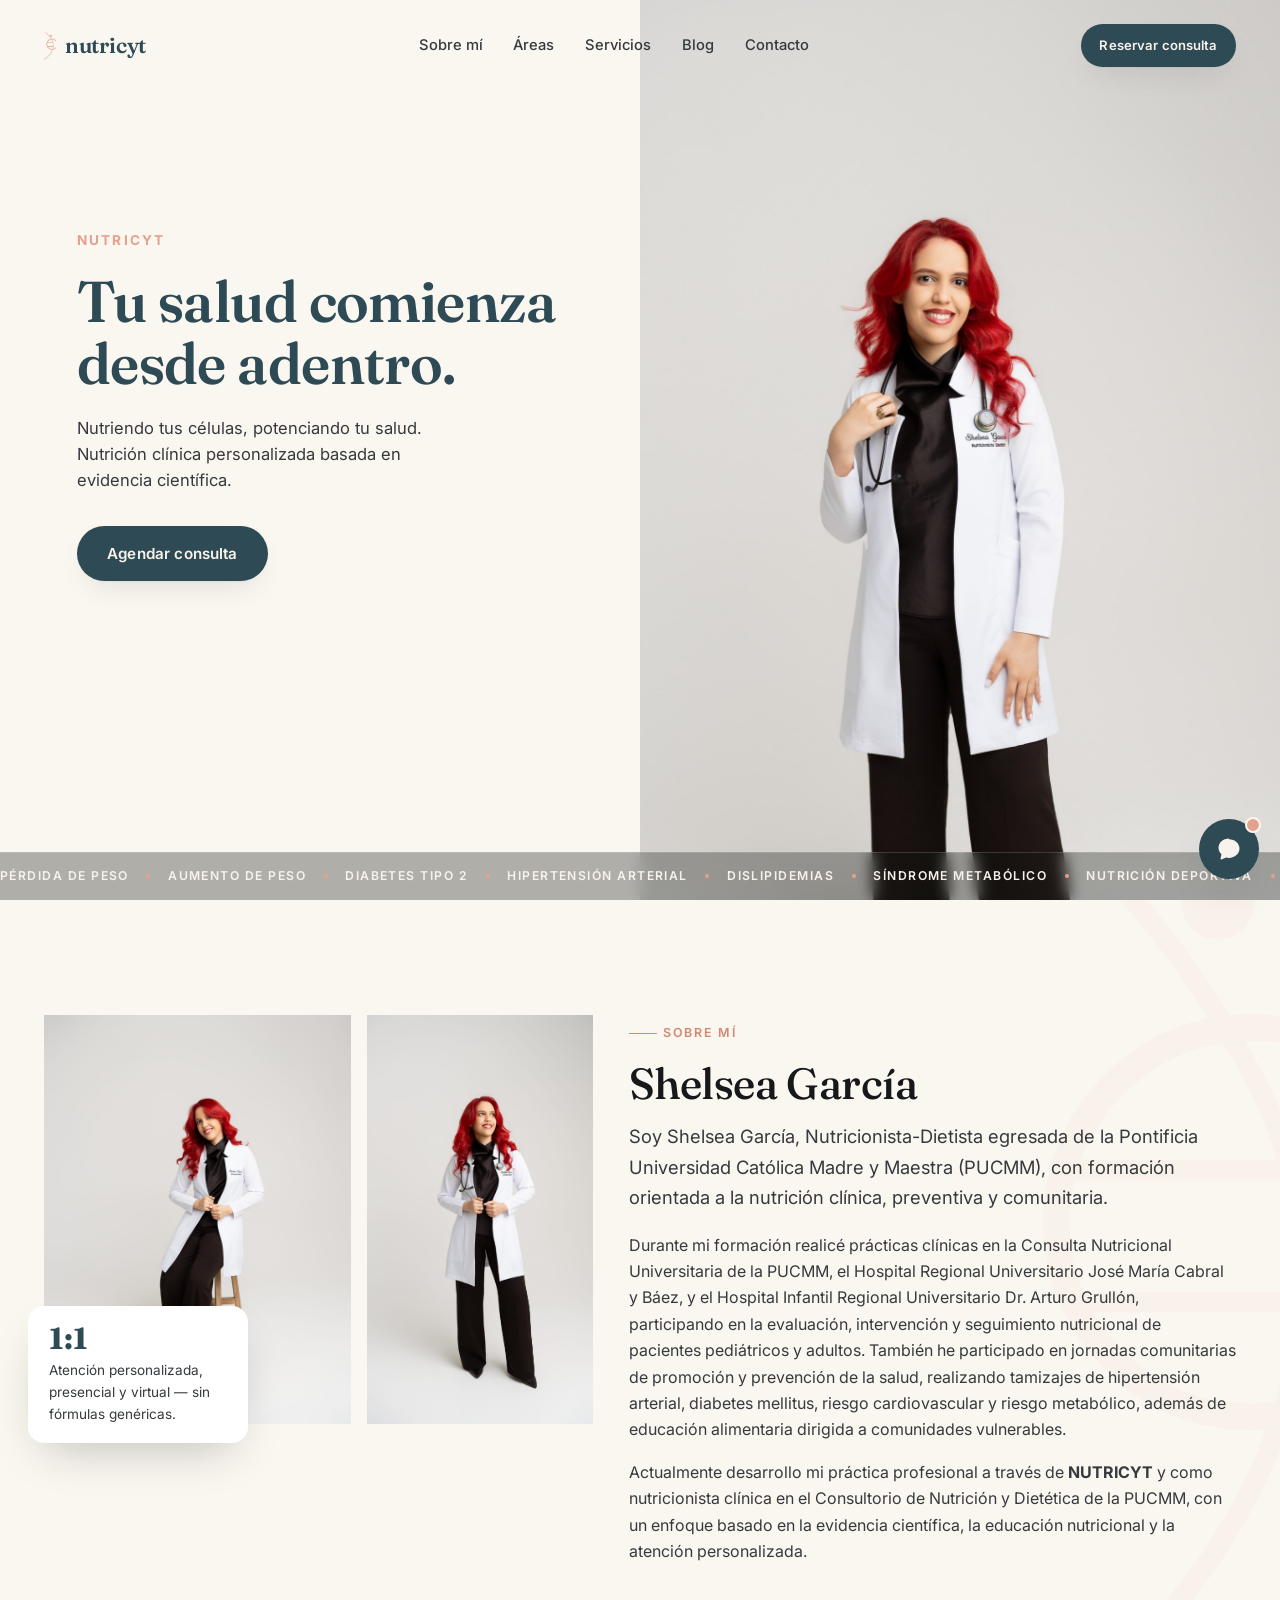
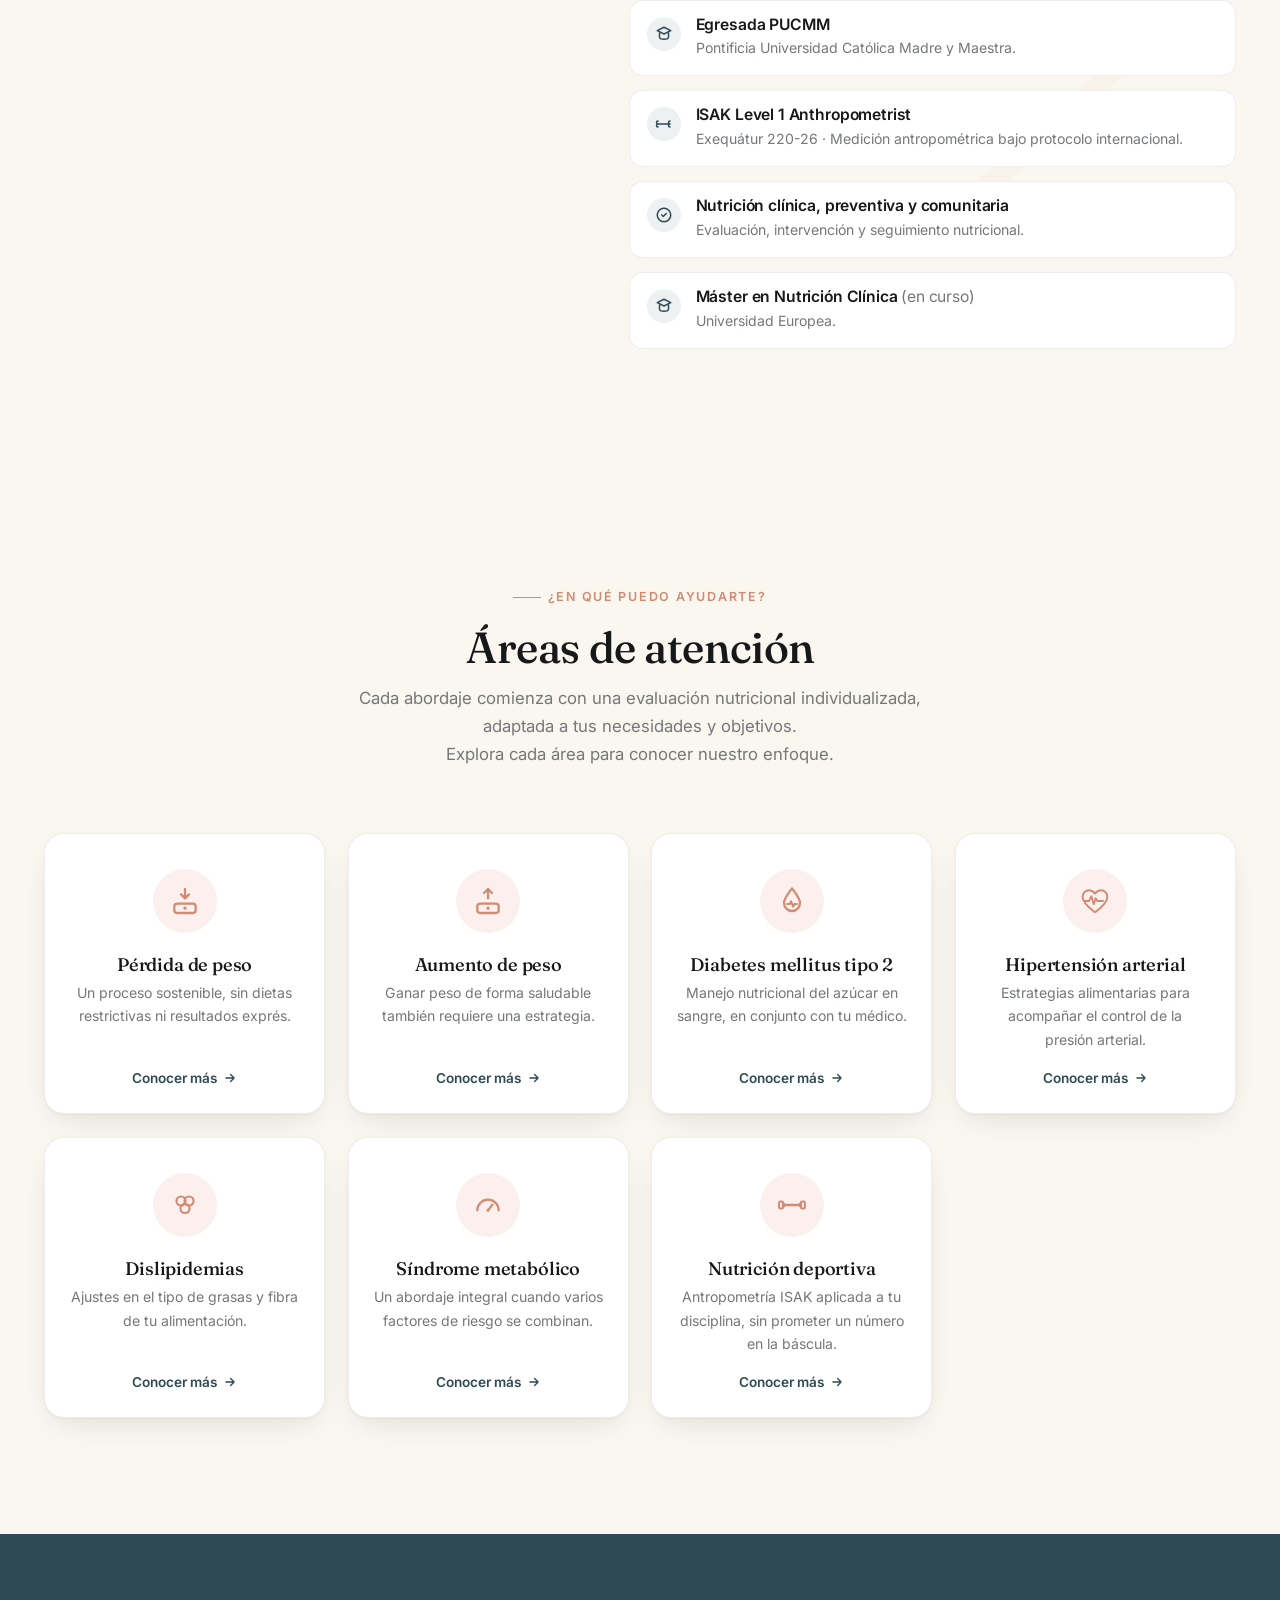
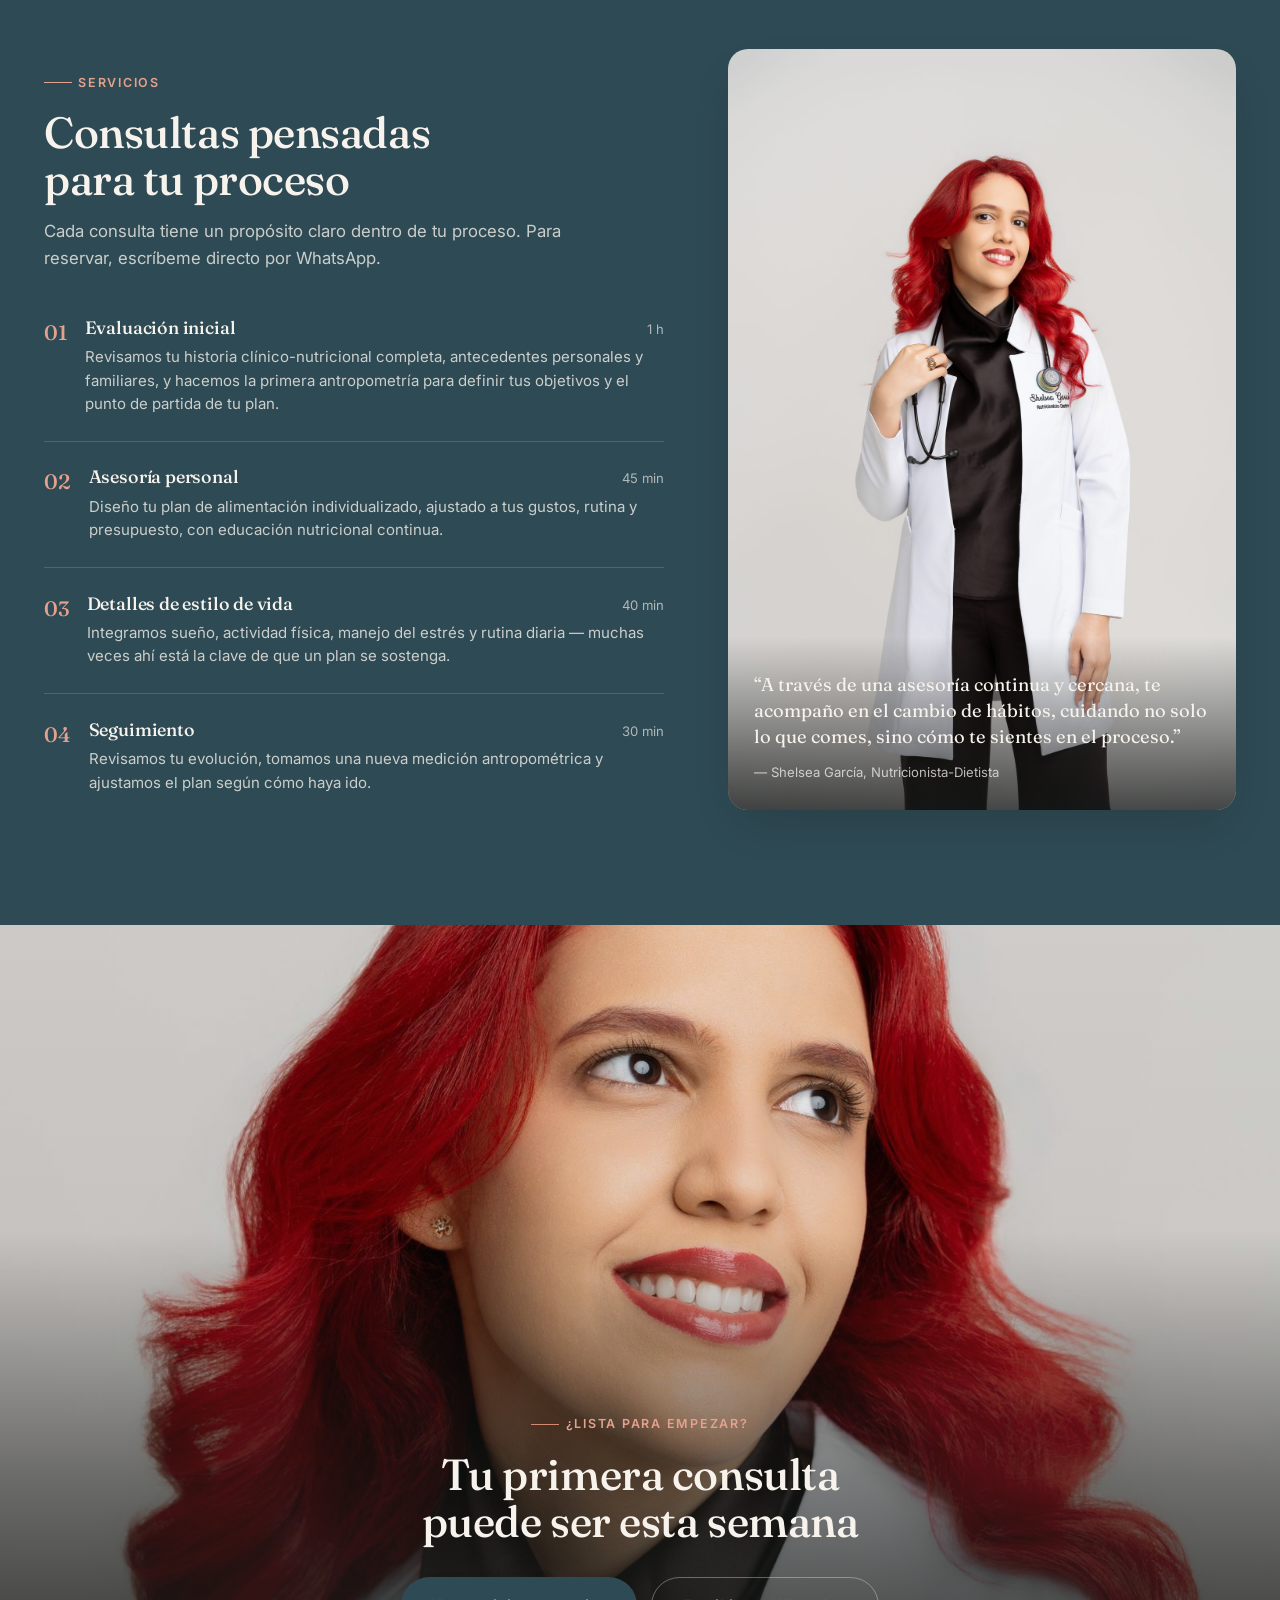
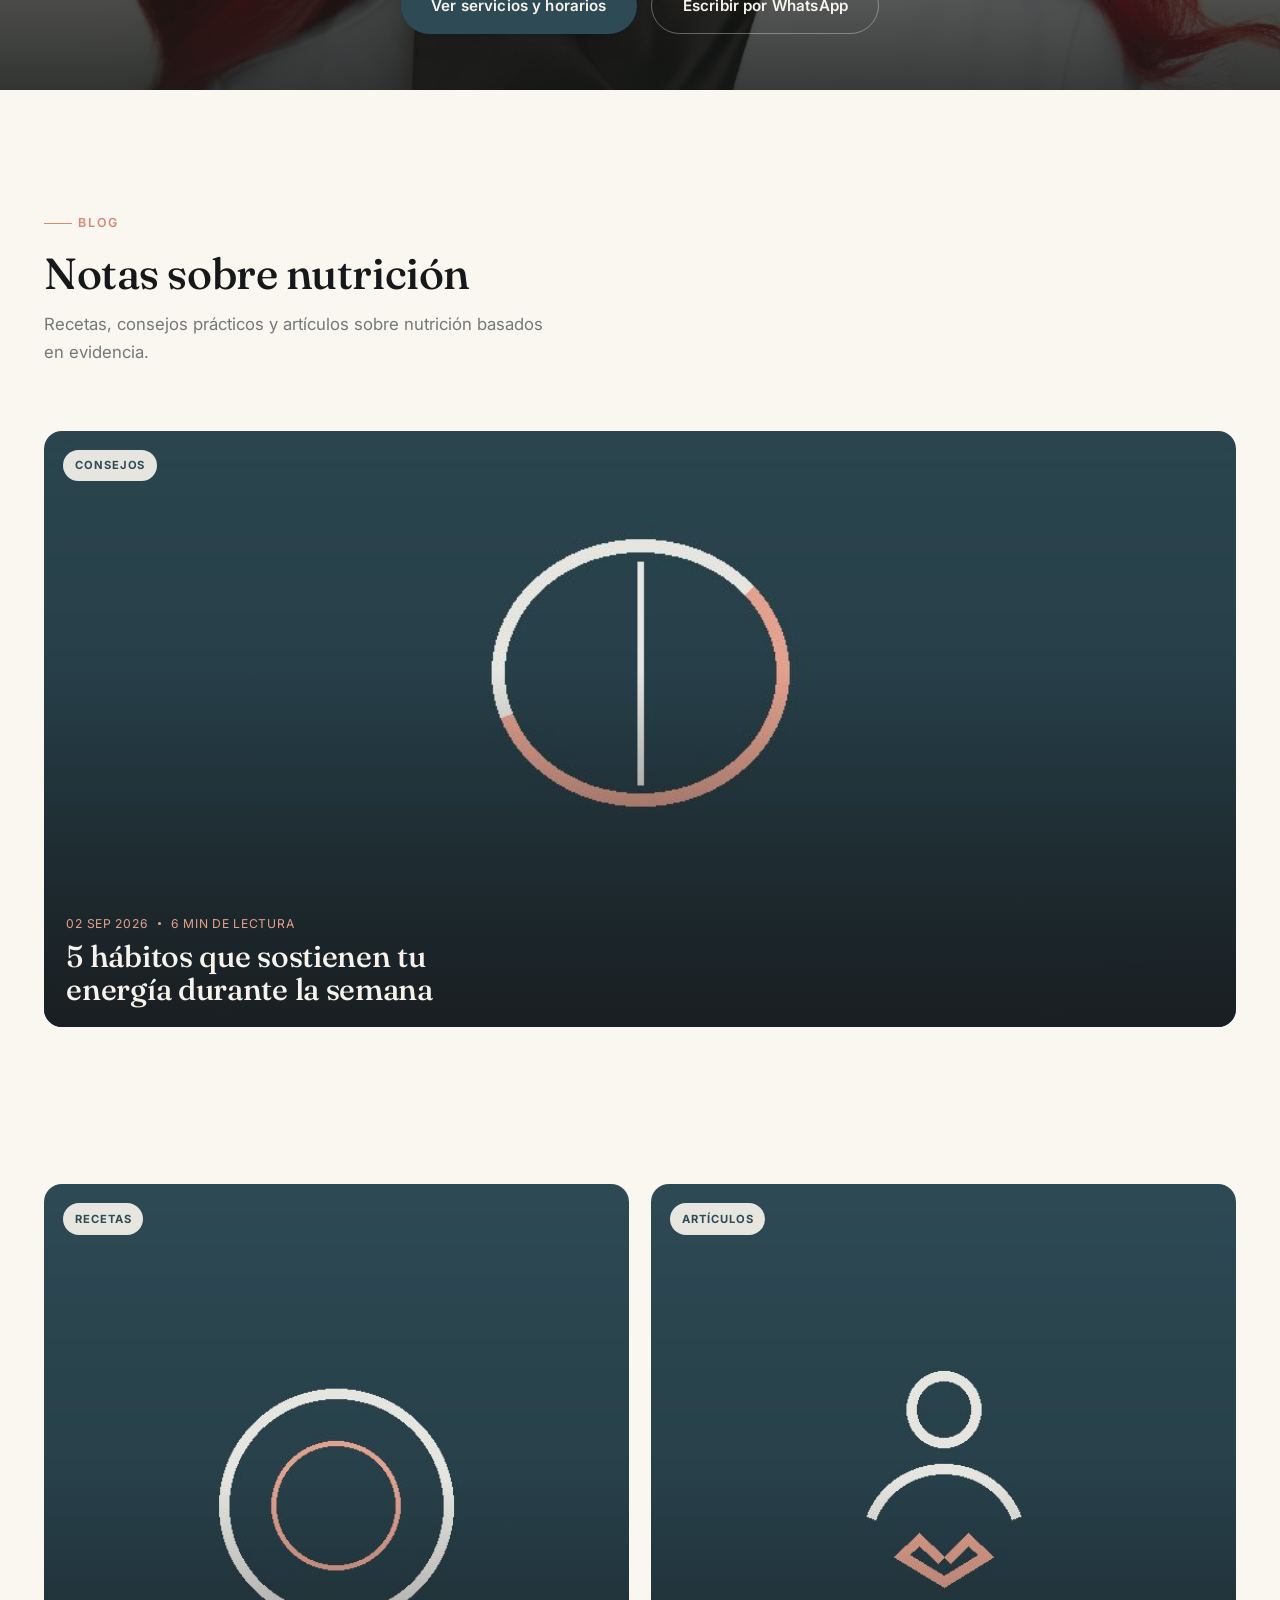
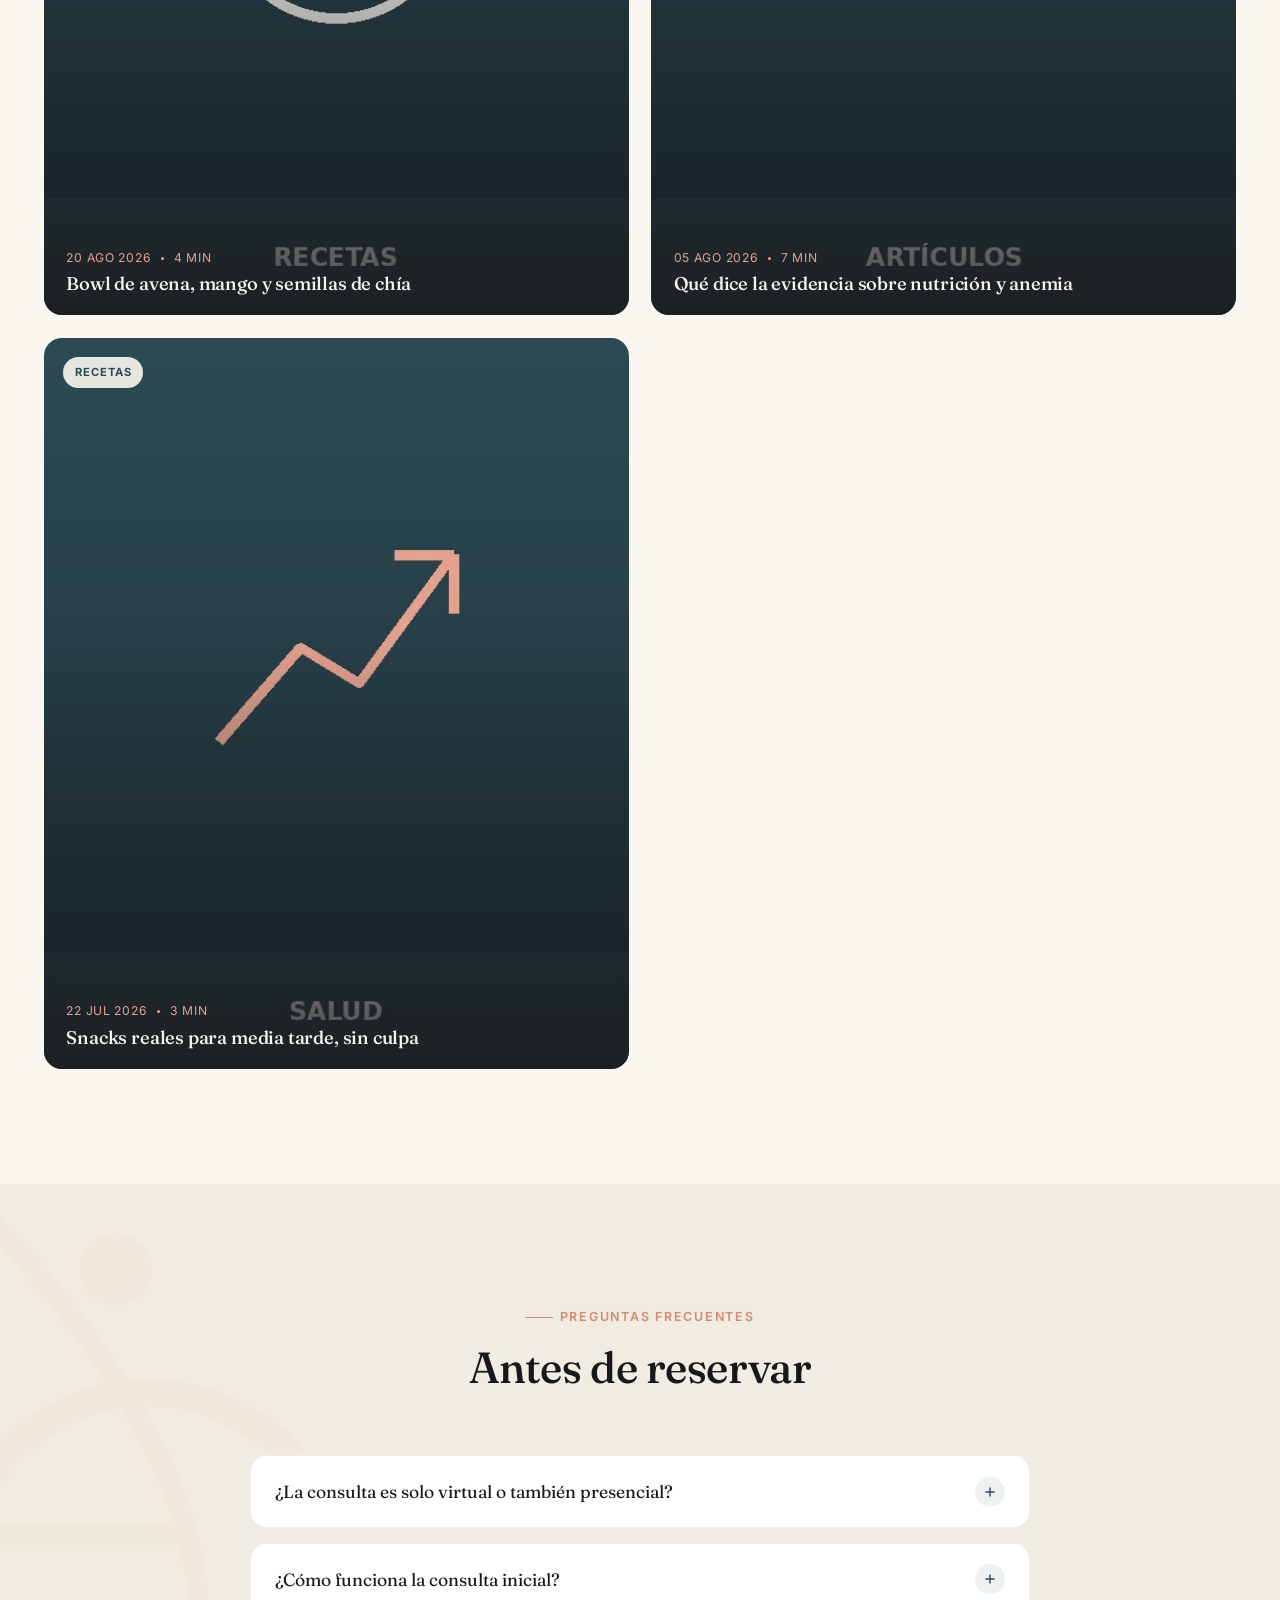
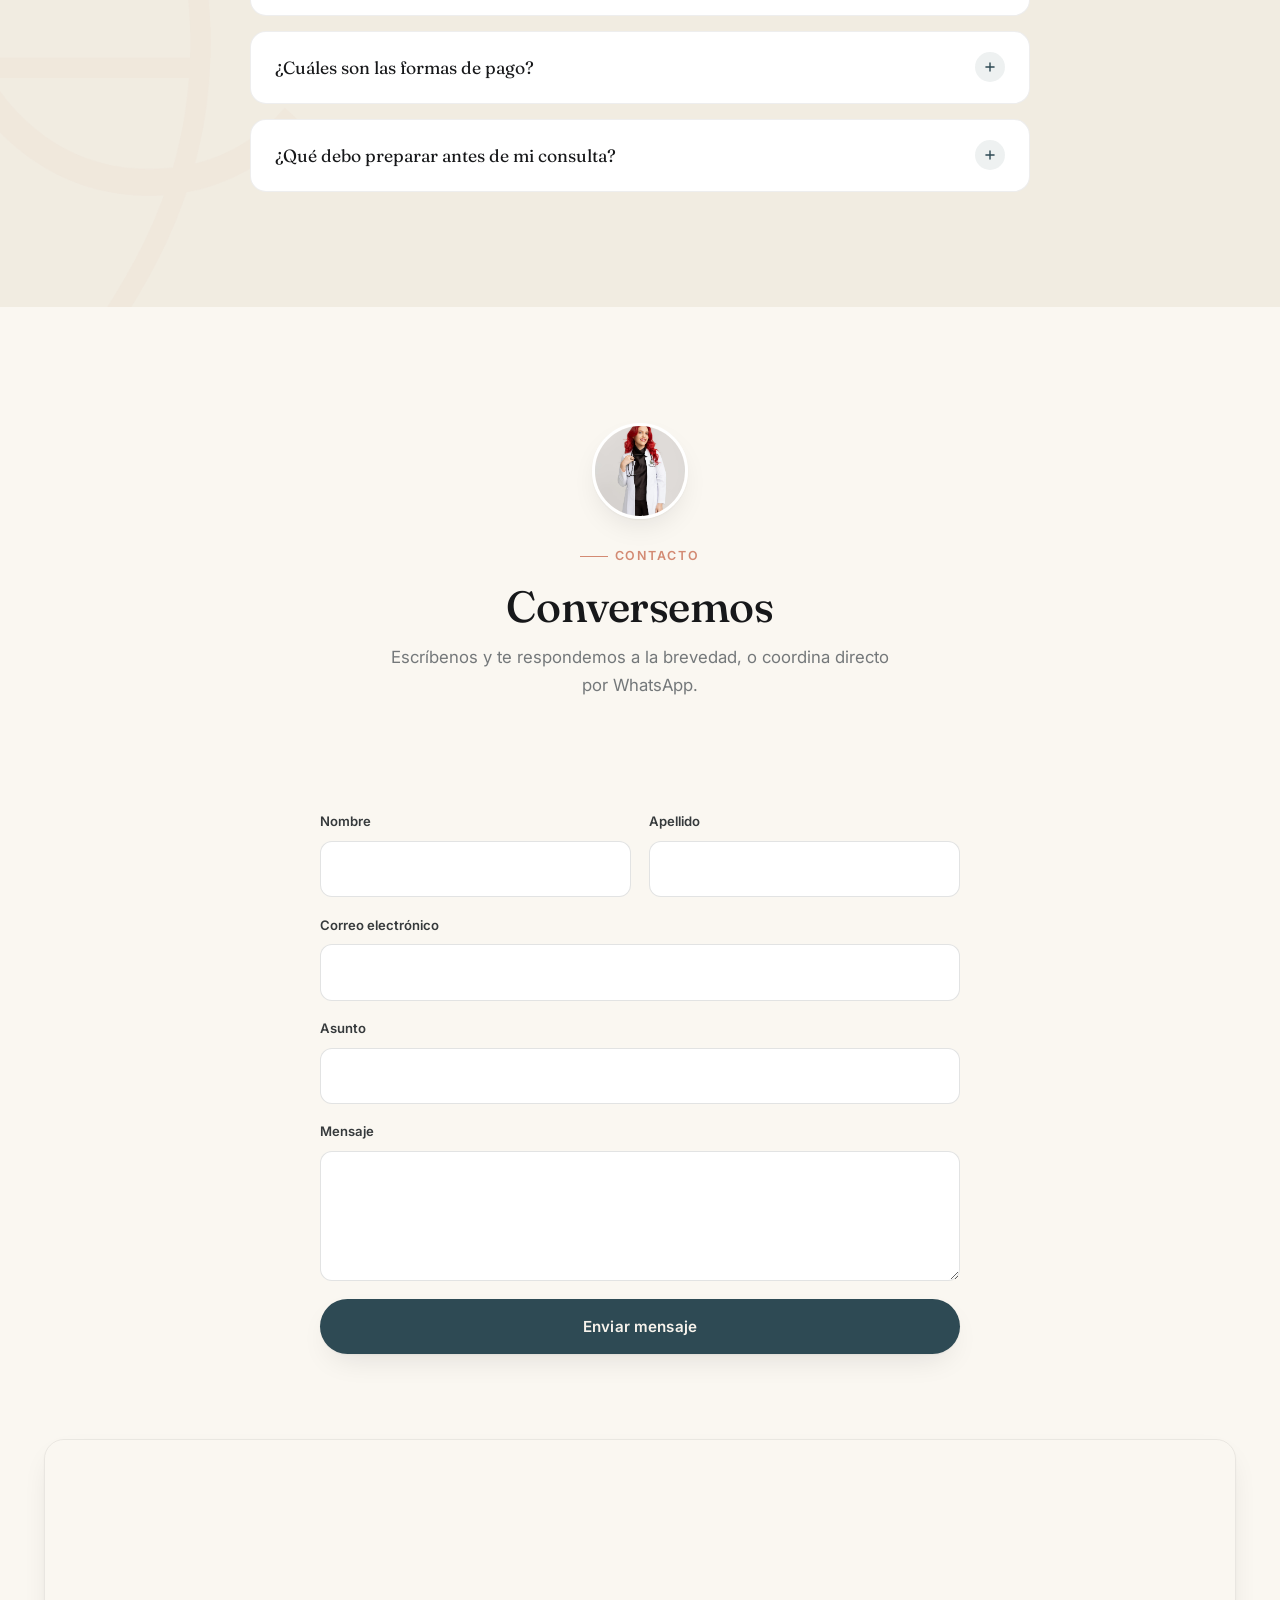
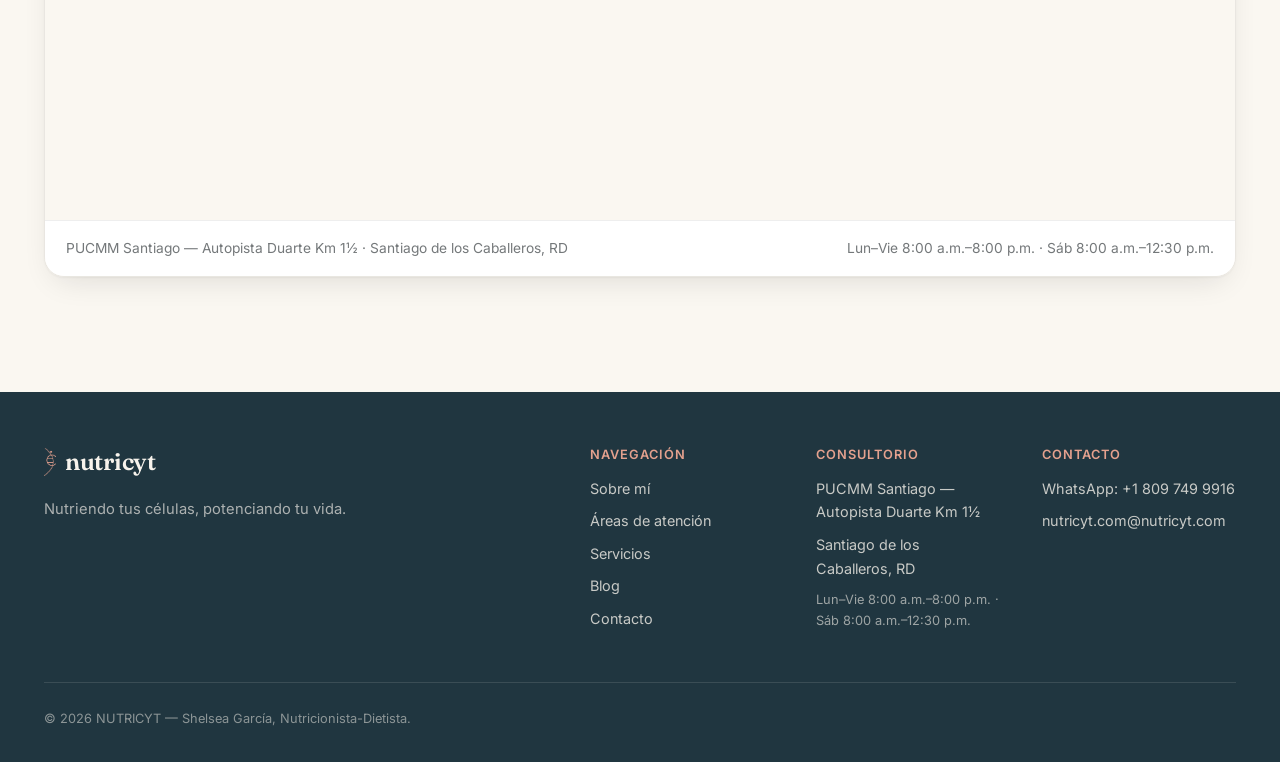
==== commit b34aa413: "Remove homepage ISAK showcase; enlarge CTA band photo The ISAK report teaser on the homepage duplica" ====
--- a/index.html
+++ b/index.html
@@ -315,30 +315,6 @@
   </section>
 
   <!-- =========================================================
-       ISAK
-       ========================================================= -->
-  <section class="section">
-    <div class="container">
-      <div class="isak">
-        <div class="isak-media reveal">
-          <img src="assets/img/informe-isak.jpg" alt="Ejemplo de informe de antropometría ISAK con cinta métrica" loading="lazy" decoding="async">
-        </div>
-        <div class="reveal">
-          <p class="eyebrow">Antropometría ISAK</p>
-          <h2 class="section-title" style="font-size:clamp(1.6rem,2.6vw,2.2rem);">Así luce tu informe antropométrico</h2>
-          <p class="section-sub">Cada evaluación ISAK se traduce en un informe claro que puedes seguir consulta a consulta.</p>
-          <ul class="isak-list">
-            <li><svg width="18" height="18" viewBox="0 0 24 24" fill="none" aria-hidden="true"><path d="M5 13l4 4L19 7" stroke="currentColor" stroke-width="2.2" stroke-linecap="round" stroke-linejoin="round"/></svg> Composición corporal: masa grasa, muscular y ósea</li>
-            <li><svg width="18" height="18" viewBox="0 0 24 24" fill="none" aria-hidden="true"><path d="M5 13l4 4L19 7" stroke="currentColor" stroke-width="2.2" stroke-linecap="round" stroke-linejoin="round"/></svg> 6 pliegues cutáneos y perímetros corporales</li>
-            <li><svg width="18" height="18" viewBox="0 0 24 24" fill="none" aria-hidden="true"><path d="M5 13l4 4L19 7" stroke="currentColor" stroke-width="2.2" stroke-linecap="round" stroke-linejoin="round"/></svg> Diámetros óseos y somatotipo</li>
-            <li><svg width="18" height="18" viewBox="0 0 24 24" fill="none" aria-hidden="true"><path d="M5 13l4 4L19 7" stroke="currentColor" stroke-width="2.2" stroke-linecap="round" stroke-linejoin="round"/></svg> Comparativa de evolución entre consultas</li>
-          </ul>
-        </div>
-      </div>
-    </div>
-  </section>
-
-  <!-- =========================================================
        CTA BAND
        ========================================================= -->
   <section class="cta-band">
--- a/styles.css
+++ b/styles.css
@@ -532,29 +532,15 @@
 .services-band-quote span { font-size: 0.82rem; color: rgba(247,243,236,0.75); }
 
 /* =============================================================
-   9. ISAK showcase
-   ============================================================= */
-.isak {
-  display: grid;
-  gap: 2.5rem;
-  align-items: center;
-}
-.isak-media { border-radius: 20px; overflow: hidden; box-shadow: var(--shadow-lift); }
-.isak-media img { width: 100%; display: block; }
-.isak-list { display: grid; gap: 0.9rem; margin-top: 1.6rem; }
-.isak-list li { display: flex; gap: 0.7rem; align-items: flex-start; font-size: 0.96rem; color: var(--ink-soft); }
-.isak-list li svg { flex-shrink: 0; margin-top: 0.2rem; color: var(--coral-d); }
-
-/* =============================================================
    9b. CTA band (full-bleed break between Servicios y Blog)
    ============================================================= */
-.cta-band { position: relative; min-height: 56vh; display: flex; align-items: center; justify-content: center; overflow: clip; }
+.cta-band { position: relative; min-height: 85vh; display: flex; align-items: flex-end; justify-content: center; overflow: clip; }
 .cta-band-media { position: absolute; inset: 0; }
-.cta-band-media img { width: 100%; height: 100%; object-fit: cover; object-position: 50% 20%; }
+.cta-band-media img { width: 100%; height: 100%; object-fit: cover; object-position: 50% 36%; }
 .cta-band-media::after {
   content: "";
   position: absolute; inset: 0;
-  background: linear-gradient(180deg, rgba(32,54,64,0.78), rgba(23,26,24,0.55) 55%, rgba(32,54,64,0.82));
+  background: linear-gradient(180deg, rgba(23,26,24,0.05) 0%, rgba(23,26,24,0.08) 40%, rgba(23,26,24,0.55) 72%, rgba(23,26,24,0.85) 100%);
 }
 .cta-band-inner { position: relative; z-index: 2; text-align: center; padding-block: 3.5rem; }
 .cta-band-inner .section-title { color: var(--cream); max-width: 22ch; margin-inline: auto; }
@@ -951,7 +937,6 @@
 
 @media (min-width: 720px) {
   .about-grid { grid-template-columns: 0.95fr 1.05fr; }
-  .isak { grid-template-columns: 1.05fr 0.95fr; }
   .services-band-grid { grid-template-columns: 1.1fr 0.9fr; }
   .services-band-media img { min-height: 100%; }
   .form-row { grid-template-columns: 1fr 1fr; }
